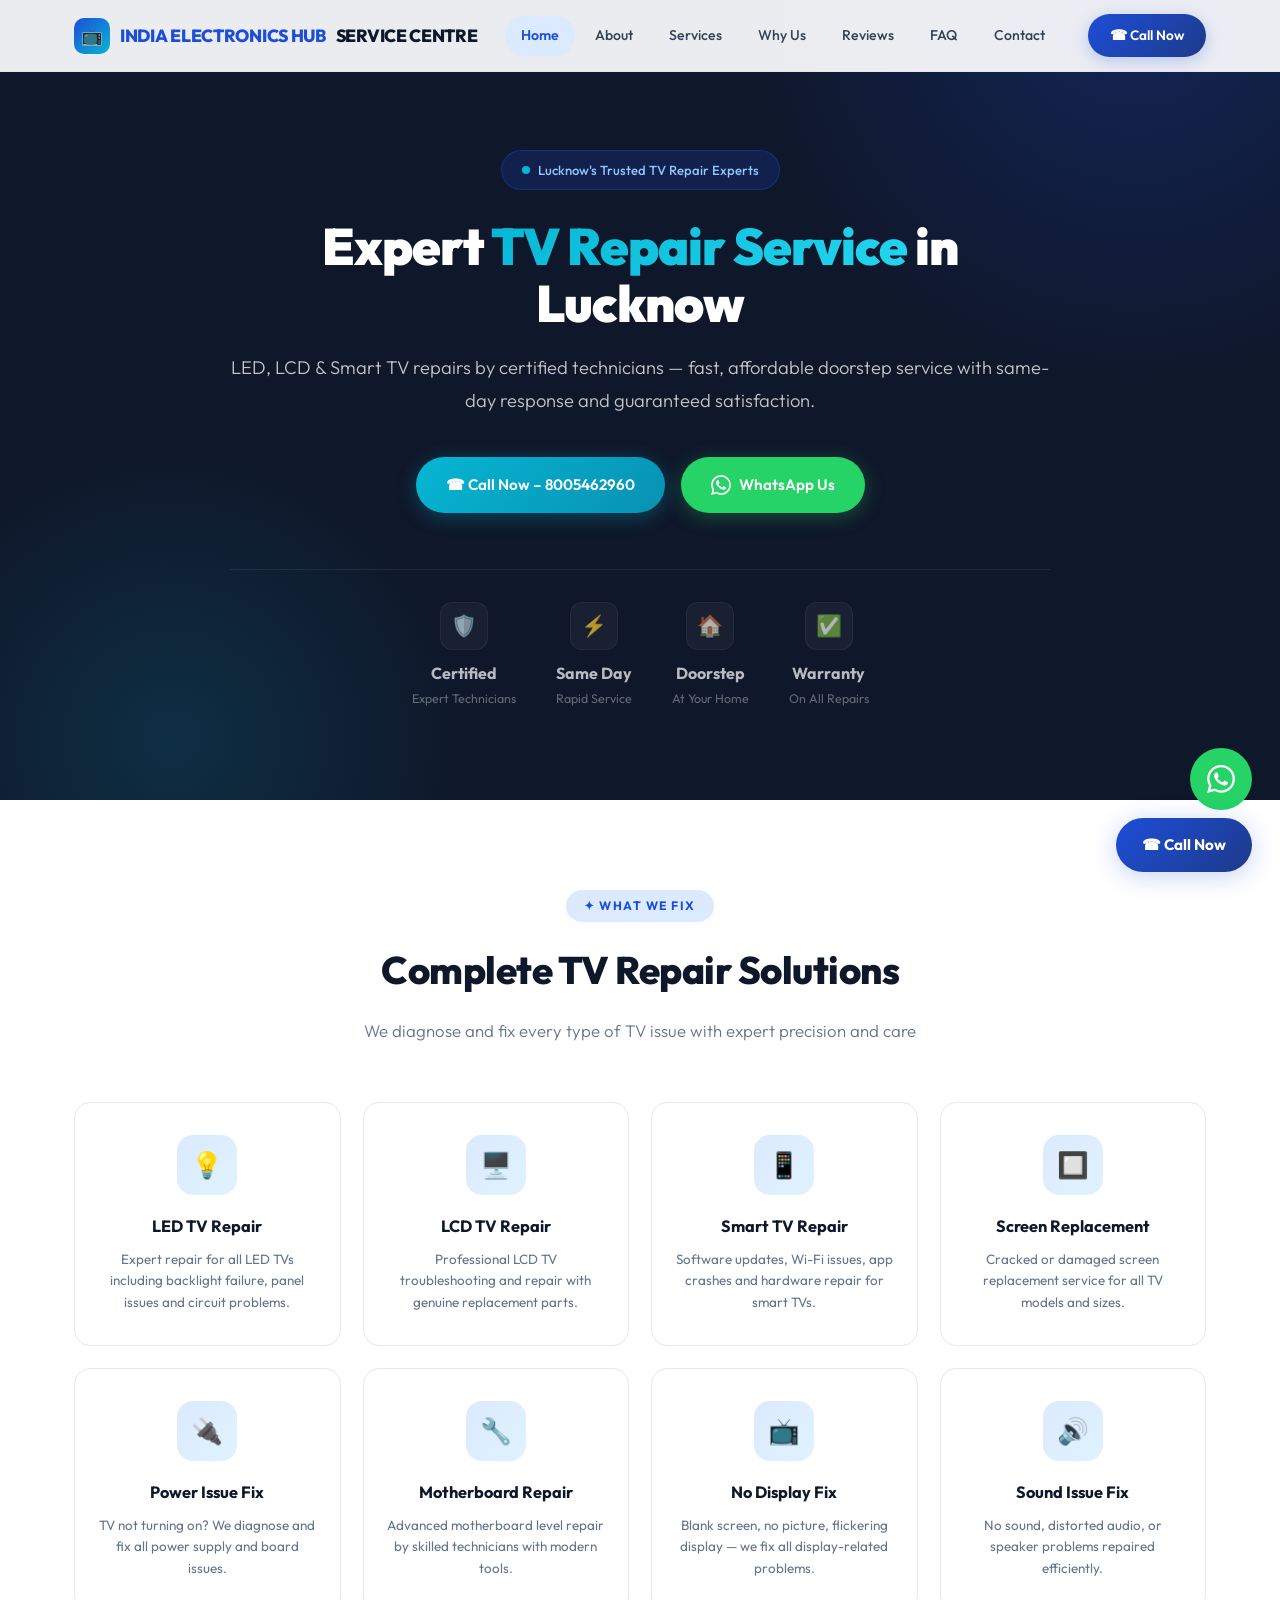
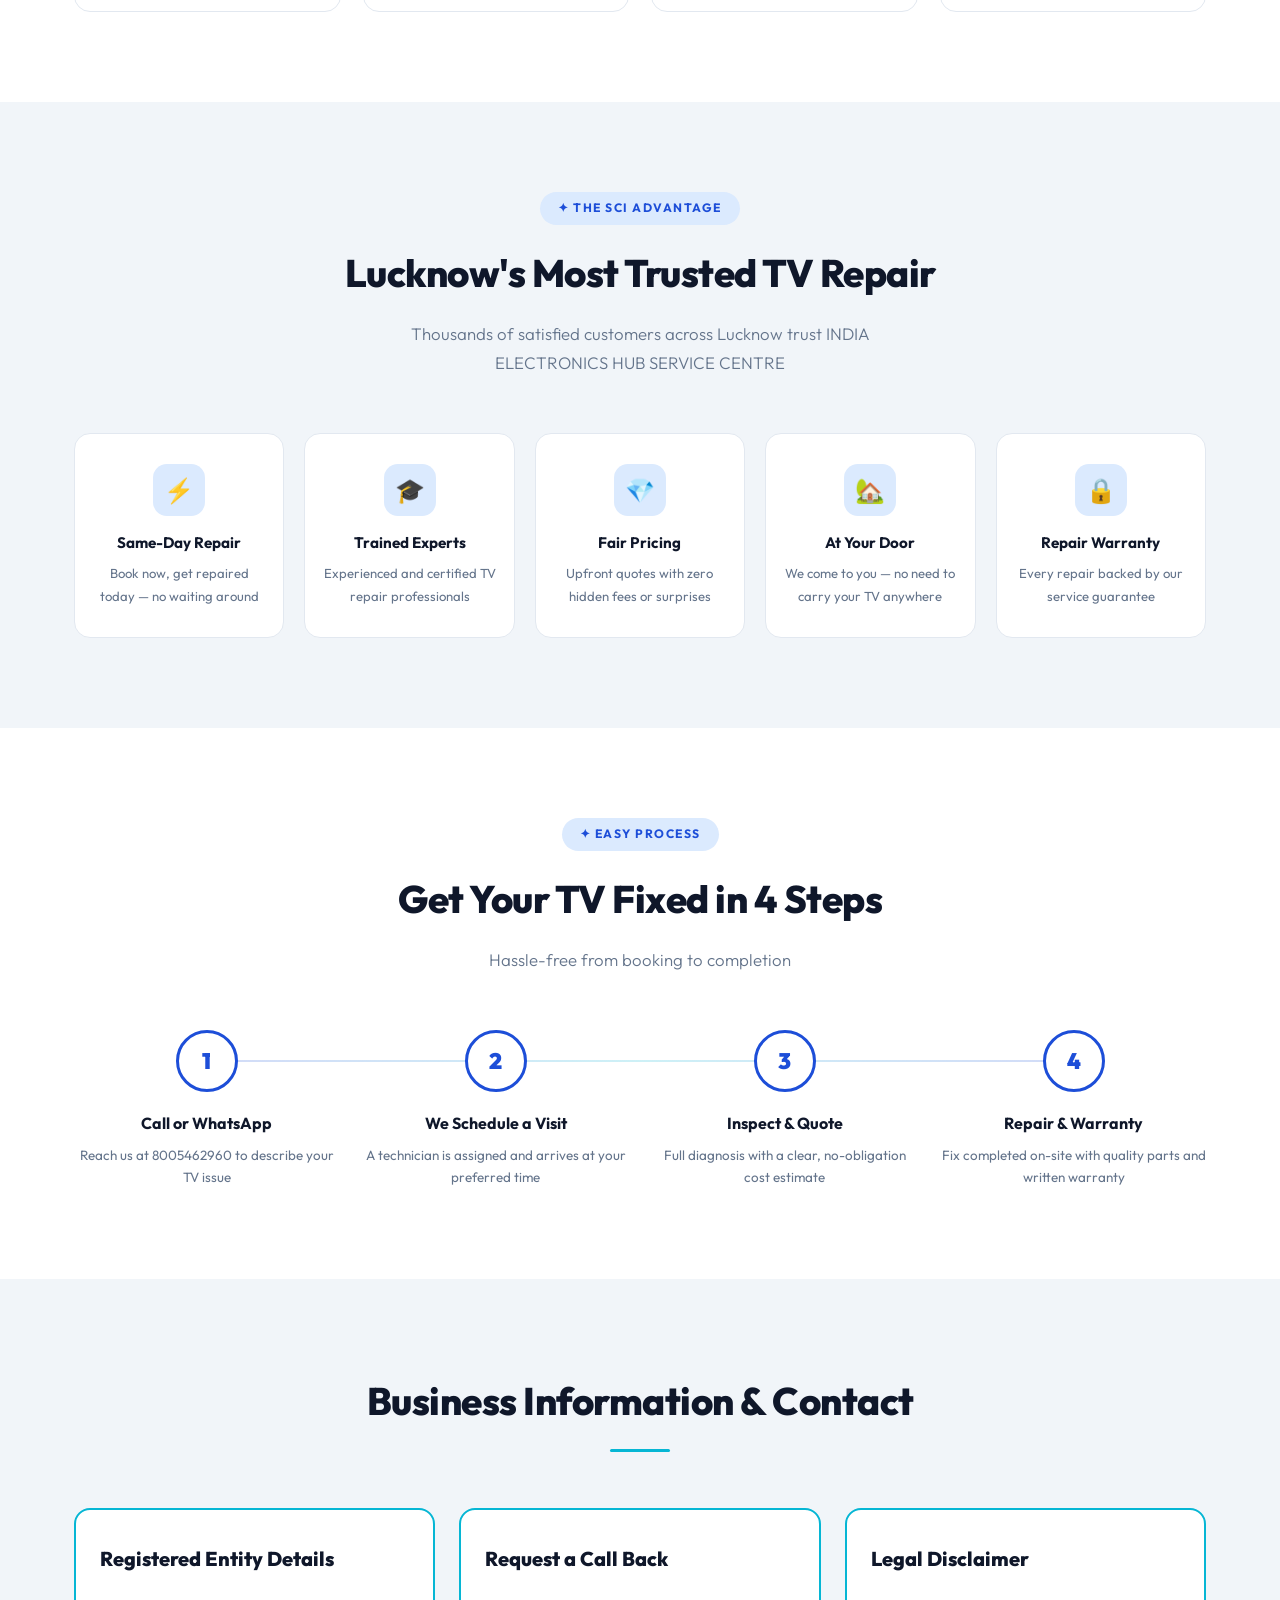
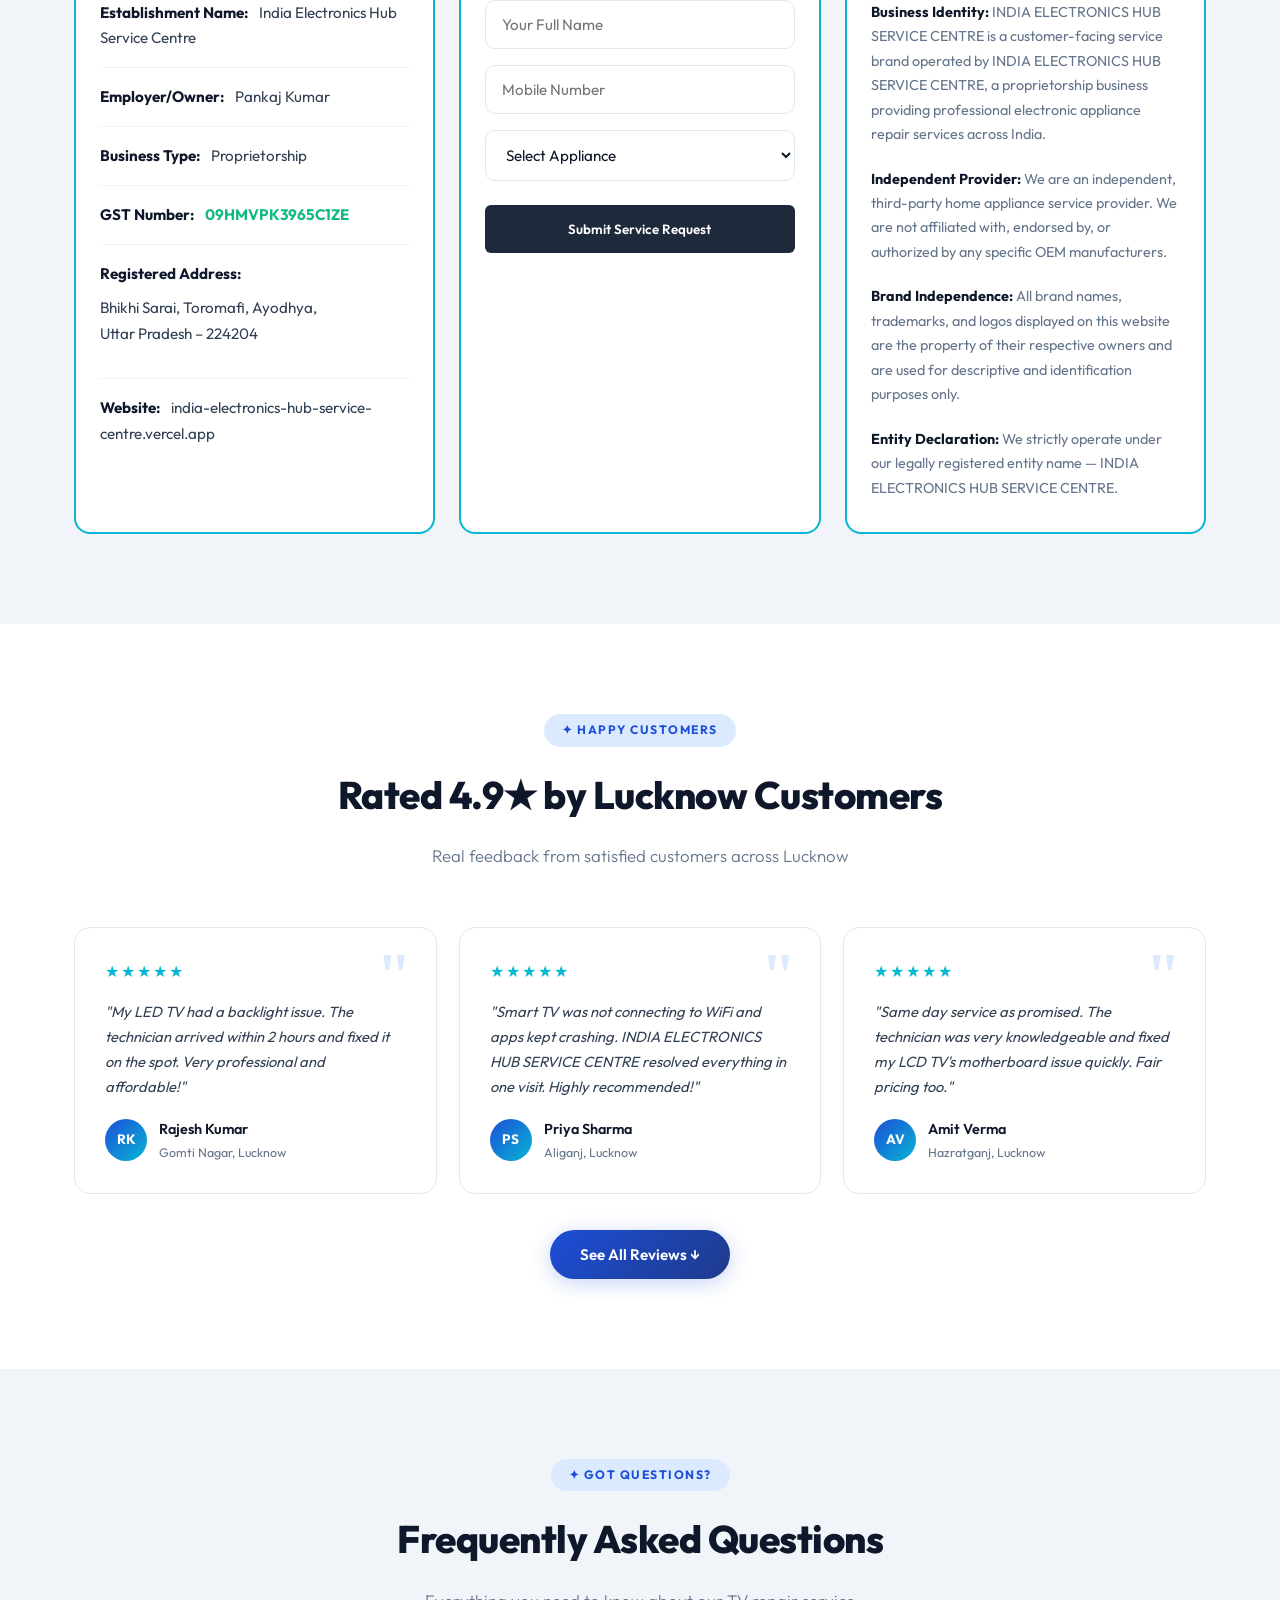
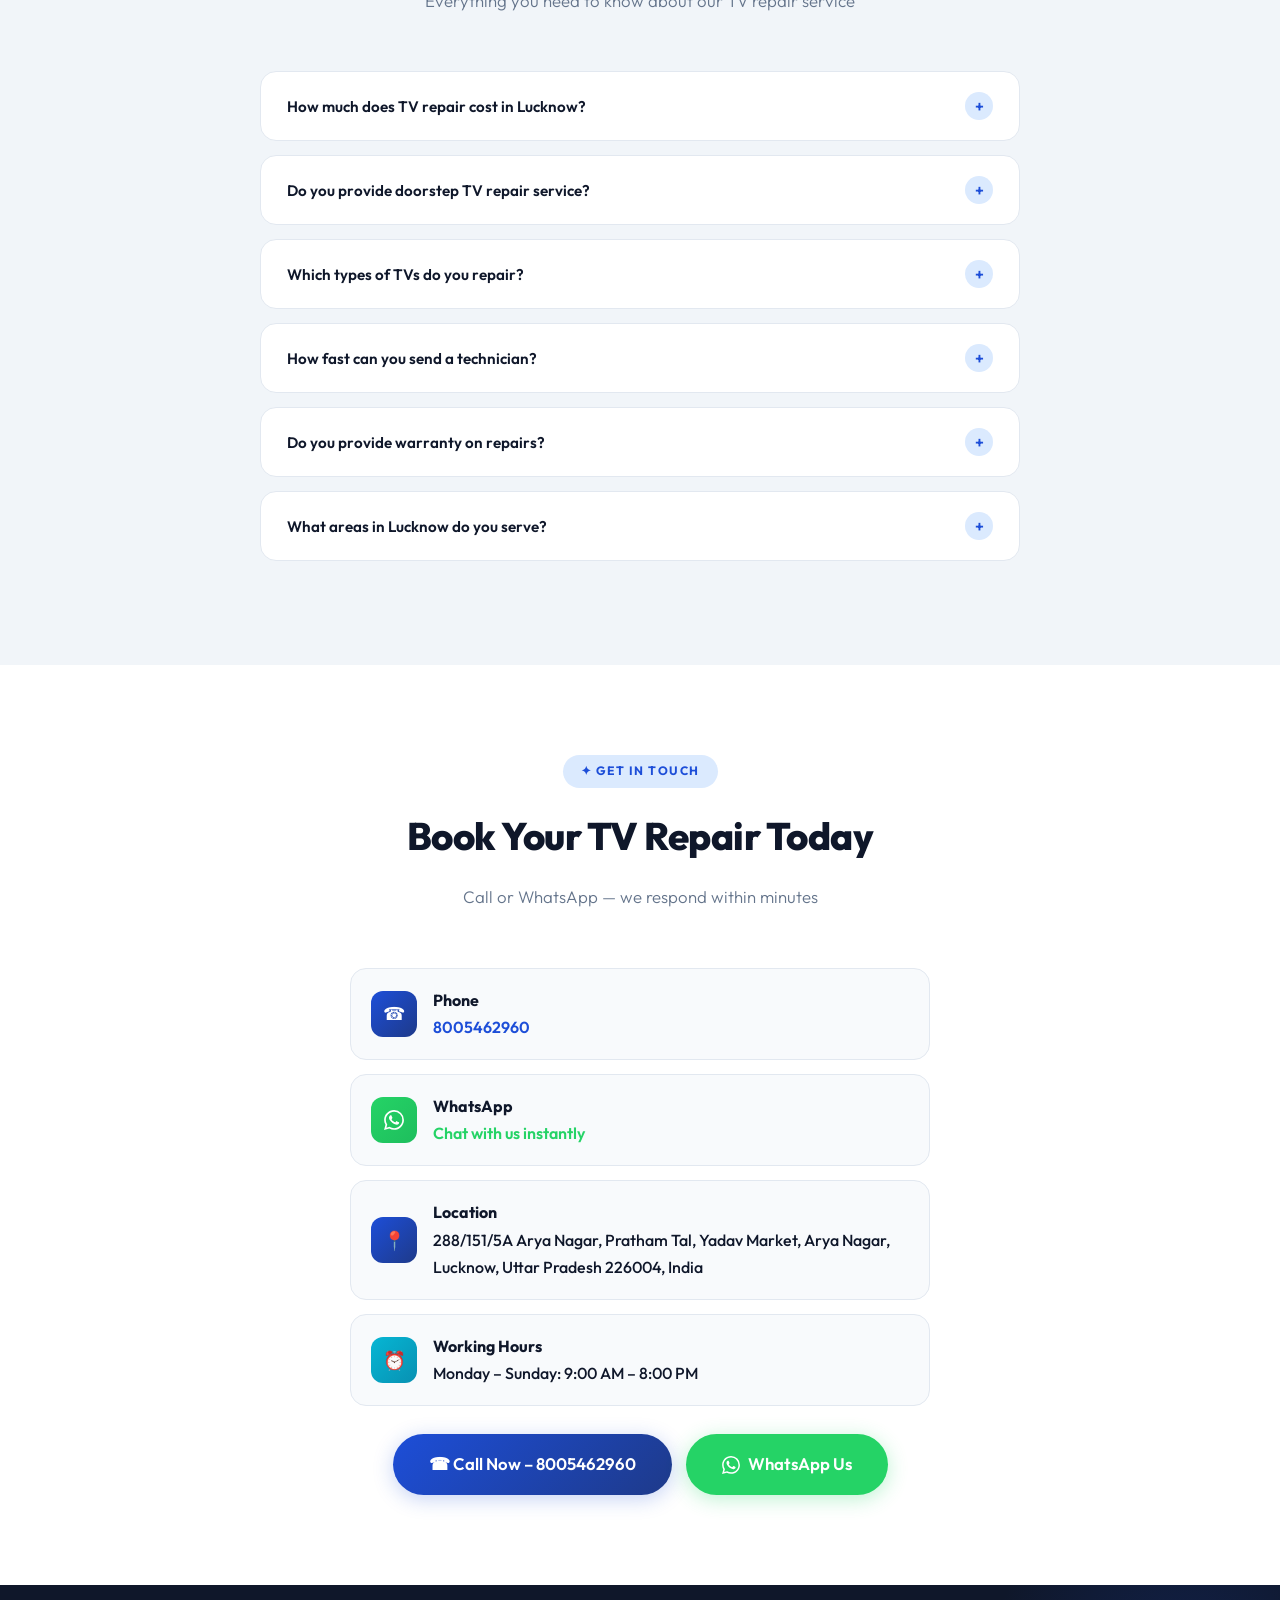
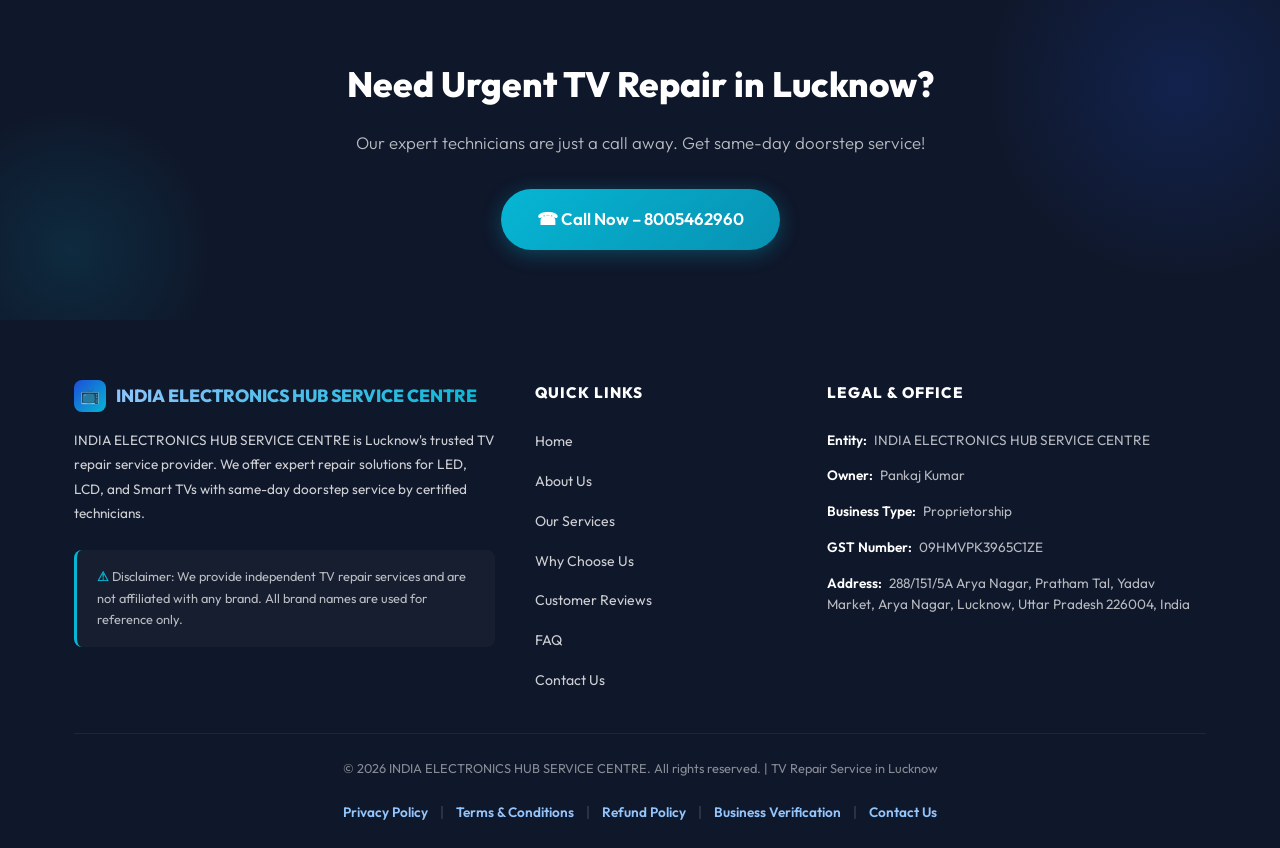
==== index.html @ 9b9910dc "Update About section, adjust card heights, and add About Us links" ====
<!DOCTYPE html>
<html lang="en">
<head>
<meta charset="UTF-8">
<meta name="viewport" content="width=device-width, initial-scale=1.0">
<title>INDIA ELECTRONICS HUB SERVICE CENTRE – Expert TV Repair Service in Lucknow | LED, LCD & Smart TV</title>
<meta name="description" content="INDIA ELECTRONICS HUB SERVICE CENTRE offers expert LED, LCD & Smart TV repair in Lucknow. Same-day doorstep service by certified technicians. Call 8005462960 for instant booking.">
<meta name="keywords" content="TV repair Lucknow, LED TV repair, LCD TV repair, Smart TV repair, TV service centre Lucknow, INDIA ELECTRONICS HUB SERVICE CENTRE">
<link rel="stylesheet" href="style.css">
<link rel="icon" type="image/svg+xml" href="data:image/svg+xml,<svg xmlns='http://www.w3.org/2000/svg' viewBox='0 0 100 100'><text y='.9em' font-size='90'>📺</text></svg>">
</head>
<body>

<!-- HEADER -->
<header class="header" id="header">
  <div class="header-inner">
    <a href="#home" class="logo">
      <span class="logo-icon">📺</span>
      INDIA ELECTRONICS HUB <span>SERVICE CENTRE</span>
    </a>
    <nav class="nav" id="desktopNav">
      <a href="#home" class="active">Home</a>
      <a href="#about">About</a>
      <a href="#services">Services</a>
      <a href="#why">Why Us</a>
      <a href="#reviews">Reviews</a>
      <a href="#faq">FAQ</a>
      <a href="contact.html">Contact</a>
    </nav>
    <a href="tel:8005462960" class="header-cta" id="headerCallBtn">&#9742; Call Now</a>
    <button class="menu-toggle" id="menuToggle" aria-label="Open menu">&#9776;</button>
  </div>
</header>

<!-- MOBILE NAV -->
<div class="mobile-nav" id="mobileNav">
  <button class="close-btn" id="closeNav" aria-label="Close menu">&times;</button>
  <a href="#home">Home</a>
  <a href="#about">About</a>
  <a href="#services">Services</a>
  <a href="#why">Why Us</a>
  <a href="#reviews">Reviews</a>
  <a href="#faq">FAQ</a>
  <a href="contact.html">Contact</a>
  <a href="tel:8005462960" class="mobile-phone-btn">&#9742; Call 8005462960</a>
</div>

<!-- HERO -->
<section class="hero" id="home">
  <div class="container">
    <div class="hero-content">
      <div class="hero-badge">
        <span class="badge-dot"></span>
        Lucknow's Trusted TV Repair Experts
      </div>
      <h1>Expert <span class="highlight">TV Repair Service</span> in Lucknow</h1>
      <p>LED, LCD & Smart TV repairs by certified technicians — fast, affordable doorstep service with same-day response and guaranteed satisfaction.</p>
      <div class="hero-buttons">
        <a href="tel:8005462960" class="btn btn-primary" id="heroCallBtn">&#9742; Call Now &ndash; 8005462960</a>
        <a href="https://wa.me/918005462960?text=Hi%2C%20I%20need%20TV%20repair%20service%20in%20Lucknow" target="_blank" class="btn btn-whatsapp" id="heroWhatsappBtn">
          <svg width="20" height="20" viewBox="0 0 24 24" fill="currentColor"><path d="M17.472 14.382c-.297-.149-1.758-.867-2.03-.967-.273-.099-.471-.148-.67.15-.197.297-.767.966-.94 1.164-.173.199-.347.223-.644.075-.297-.15-1.255-.463-2.39-1.475-.883-.788-1.48-1.761-1.653-2.059-.173-.297-.018-.458.13-.606.134-.133.298-.347.446-.52.149-.174.198-.298.298-.497.099-.198.05-.371-.025-.52-.075-.149-.669-1.612-.916-2.207-.242-.579-.487-.5-.669-.51-.173-.008-.371-.01-.57-.01-.198 0-.52.074-.792.372-.272.297-1.04 1.016-1.04 2.479 0 1.462 1.065 2.875 1.213 3.074.149.198 2.096 3.2 5.077 4.487.709.306 1.262.489 1.694.625.712.227 1.36.195 1.871.118.571-.085 1.758-.719 2.006-1.413.248-.694.248-1.289.173-1.413-.074-.124-.272-.198-.57-.347m-5.421 7.403h-.004a9.87 9.87 0 01-5.031-1.378l-.361-.214-3.741.982.998-3.648-.235-.374a9.86 9.86 0 01-1.51-5.26c.001-5.45 4.436-9.884 9.888-9.884 2.64 0 5.122 1.03 6.988 2.898a9.825 9.825 0 012.893 6.994c-.003 5.45-4.437 9.884-9.885 9.884m8.413-18.297A11.815 11.815 0 0012.05 0C5.495 0 .16 5.335.157 11.892c0 2.096.547 4.142 1.588 5.945L.057 24l6.305-1.654a11.882 11.882 0 005.683 1.448h.005c6.554 0 11.89-5.335 11.893-11.893a11.821 11.821 0 00-3.48-8.413z"/></svg>
          WhatsApp Us
        </a>
      </div>
      <div class="trust-bar">
        <div class="trust-item">
          <div class="t-icon">🛡️</div>
          <strong>Certified</strong>
          <span>Expert Technicians</span>
        </div>
        <div class="trust-item">
          <div class="t-icon">⚡</div>
          <strong>Same Day</strong>
          <span>Rapid Service</span>
        </div>
        <div class="trust-item">
          <div class="t-icon">🏠</div>
          <strong>Doorstep</strong>
          <span>At Your Home</span>
        </div>
        <div class="trust-item">
          <div class="t-icon">✅</div>
          <strong>Warranty</strong>
          <span>On All Repairs</span>
        </div>
      </div>
    </div>
  </div>
</section>

<!-- SERVICES -->
<section class="section" id="services">
  <div class="container">
    <div class="section-header">
      <div class="label">✦ What We Fix</div>
      <h2>Complete TV Repair Solutions</h2>
      <p>We diagnose and fix every type of TV issue with expert precision and care</p>
    </div>
    <div class="services-grid">
      <a href="tel:8005462960" class="service-card" id="serviceLed">
        <div class="s-icon">💡</div>
        <h3>LED TV Repair</h3>
        <p>Expert repair for all LED TVs including backlight failure, panel issues and circuit problems.</p>
      </a>
      <a href="tel:8005462960" class="service-card" id="serviceLcd">
        <div class="s-icon">🖥️</div>
        <h3>LCD TV Repair</h3>
        <p>Professional LCD TV troubleshooting and repair with genuine replacement parts.</p>
      </a>
      <a href="tel:8005462960" class="service-card" id="serviceSmart">
        <div class="s-icon">📱</div>
        <h3>Smart TV Repair</h3>
        <p>Software updates, Wi-Fi issues, app crashes and hardware repair for smart TVs.</p>
      </a>
      <a href="tel:8005462960" class="service-card" id="serviceScreen">
        <div class="s-icon">🔲</div>
        <h3>Screen Replacement</h3>
        <p>Cracked or damaged screen replacement service for all TV models and sizes.</p>
      </a>
      <a href="tel:8005462960" class="service-card" id="servicePower">
        <div class="s-icon">🔌</div>
        <h3>Power Issue Fix</h3>
        <p>TV not turning on? We diagnose and fix all power supply and board issues.</p>
      </a>
      <a href="tel:8005462960" class="service-card" id="serviceMotherboard">
        <div class="s-icon">🔧</div>
        <h3>Motherboard Repair</h3>
        <p>Advanced motherboard level repair by skilled technicians with modern tools.</p>
      </a>
      <a href="tel:8005462960" class="service-card" id="serviceDisplay">
        <div class="s-icon">📺</div>
        <h3>No Display Fix</h3>
        <p>Blank screen, no picture, flickering display — we fix all display-related problems.</p>
      </a>
      <a href="tel:8005462960" class="service-card" id="serviceSound">
        <div class="s-icon">🔊</div>
        <h3>Sound Issue Fix</h3>
        <p>No sound, distorted audio, or speaker problems repaired efficiently.</p>
      </a>
    </div>
  </div>
</section>

<!-- WHY CHOOSE US -->
<section class="section section-alt" id="why">
  <div class="container">
    <div class="section-header">
      <div class="label">✦ The SCI Advantage</div>
      <h2>Lucknow's Most Trusted TV Repair</h2>
      <p>Thousands of satisfied customers across Lucknow trust INDIA ELECTRONICS HUB SERVICE CENTRE</p>
    </div>
    <div class="why-grid">
      <div class="why-card" id="whySameDay">
        <div class="w-icon">⚡</div>
        <h3>Same-Day Repair</h3>
        <p>Book now, get repaired today — no waiting around</p>
      </div>
      <div class="why-card" id="whyCertified">
        <div class="w-icon">🎓</div>
        <h3>Trained Experts</h3>
        <p>Experienced and certified TV repair professionals</p>
      </div>
      <div class="why-card" id="whyPricing">
        <div class="w-icon">💎</div>
        <h3>Fair Pricing</h3>
        <p>Upfront quotes with zero hidden fees or surprises</p>
      </div>
      <div class="why-card" id="whyDoorstep">
        <div class="w-icon">🏡</div>
        <h3>At Your Door</h3>
        <p>We come to you — no need to carry your TV anywhere</p>
      </div>
      <div class="why-card" id="whyWarranty">
        <div class="w-icon">🔒</div>
        <h3>Repair Warranty</h3>
        <p>Every repair backed by our service guarantee</p>
      </div>
    </div>
  </div>
</section>

<!-- HOW IT WORKS -->
<section class="section" id="process">
  <div class="container">
    <div class="section-header">
      <div class="label">✦ Easy Process</div>
      <h2>Get Your TV Fixed in 4 Steps</h2>
      <p>Hassle-free from booking to completion</p>
    </div>
    <div class="process-grid">
      <div class="process-card" id="step1">
        <div class="step">1</div>
        <h3>Call or WhatsApp</h3>
        <p>Reach us at 8005462960 to describe your TV issue</p>
      </div>
      <div class="process-card" id="step2">
        <div class="step">2</div>
        <h3>We Schedule a Visit</h3>
        <p>A technician is assigned and arrives at your preferred time</p>
      </div>
      <div class="process-card" id="step3">
        <div class="step">3</div>
        <h3>Inspect & Quote</h3>
        <p>Full diagnosis with a clear, no-obligation cost estimate</p>
      </div>
      <div class="process-card" id="step4">
        <div class="step">4</div>
        <h3>Repair & Warranty</h3>
        <p>Fix completed on-site with quality parts and written warranty</p>
      </div>
    </div>
  </div>
</section>

<!-- ABOUT -->
<section class="section section-alt" id="about">
  <div class="container">
    <div class="section-header">
      <h2>Business Information & Contact</h2>
      <div style="width:60px;height:3px;background:var(--accent);margin:14px auto;border-radius:2px;"></div>
    </div>
    <div class="about-grid">
      <!-- Registered Entity Details -->
      <div class="about-card">
        <h3>Registered Entity Details</h3>
        <ul class="entity-details">
          <li><strong>Establishment Name:</strong> India Electronics Hub Service Centre</li>
          <li><strong>Employer/Owner:</strong> Pankaj Kumar</li>
          <li><strong>Business Type:</strong> Proprietorship</li>
          <li><strong>GST Number:</strong> <span class="gst-text">09HMVPK3965C1ZE</span></li>
          <li class="address-item"><strong>Registered Address:</strong><br>Bhikhi Sarai, Toromafi, Ayodhya,<br>Uttar Pradesh – 224204</li>
          <li style="border-top:1px dotted var(--border); margin-top:16px; padding-top:16px;"><strong>Website:</strong> india-electronics-hub-service-centre.vercel.app</li>
        </ul>
      </div>

      <!-- Request a Call Back -->
      <div class="about-card form-card">
        <h3>Request a Call Back</h3>
        <form class="callback-form">
          <input type="text" placeholder="Your Full Name" required>
          <input type="tel" placeholder="Mobile Number" required>
          <select required>
            <option value="" disabled selected>Select Appliance</option>
            <option value="led">LED TV</option>
            <option value="lcd">LCD TV</option>
            <option value="smart">Smart TV</option>
            <option value="other">Other</option>
          </select>
          <button type="submit" class="submit-btn">Submit Service Request</button>
        </form>
      </div>

      <!-- Legal Disclaimer -->
      <div class="about-card">
        <h3>Legal Disclaimer</h3>
        <div class="disclaimer-text">
          <p><strong>Business Identity:</strong> INDIA ELECTRONICS HUB SERVICE CENTRE is a customer-facing service brand operated by INDIA ELECTRONICS HUB SERVICE CENTRE, a proprietorship business providing professional electronic appliance repair services across India.</p>
          <p><strong>Independent Provider:</strong> We are an independent, third-party home appliance service provider. We are not affiliated with, endorsed by, or authorized by any specific OEM manufacturers.</p>
          <p><strong>Brand Independence:</strong> All brand names, trademarks, and logos displayed on this website are the property of their respective owners and are used for descriptive and identification purposes only.</p>
          <p><strong>Entity Declaration:</strong> We strictly operate under our legally registered entity name — INDIA ELECTRONICS HUB SERVICE CENTRE.</p>
        </div>
      </div>
    </div>
  </div>
</section>

<!-- REVIEWS -->
<section class="section" id="reviews">
  <div class="container">
    <div class="section-header">
      <div class="label">✦ Happy Customers</div>
      <h2>Rated 4.9★ by Lucknow Customers</h2>
      <p>Real feedback from satisfied customers across Lucknow</p>
    </div>
    <div class="reviews-grid">
      <div class="review-card" id="review1">
        <div class="review-stars">★★★★★</div>
        <p>"My LED TV had a backlight issue. The technician arrived within 2 hours and fixed it on the spot. Very professional and affordable!"</p>
        <div class="reviewer"><div class="reviewer-avatar">RK</div><div><div class="reviewer-name">Rajesh Kumar</div><div class="reviewer-loc">Gomti Nagar, Lucknow</div></div></div>
      </div>
      <div class="review-card" id="review2">
        <div class="review-stars">★★★★★</div>
        <p>"Smart TV was not connecting to WiFi and apps kept crashing. INDIA ELECTRONICS HUB SERVICE CENTRE resolved everything in one visit. Highly recommended!"</p>
        <div class="reviewer"><div class="reviewer-avatar">PS</div><div><div class="reviewer-name">Priya Sharma</div><div class="reviewer-loc">Aliganj, Lucknow</div></div></div>
      </div>
      <div class="review-card" id="review3">
        <div class="review-stars">★★★★★</div>
        <p>"Same day service as promised. The technician was very knowledgeable and fixed my LCD TV's motherboard issue quickly. Fair pricing too."</p>
        <div class="reviewer"><div class="reviewer-avatar">AV</div><div><div class="reviewer-name">Amit Verma</div><div class="reviewer-loc">Hazratganj, Lucknow</div></div></div>
      </div>
      <div class="review-card hidden-review" id="review4">
        <div class="review-stars">★★★★★</div>
        <p>"TV screen had lines appearing on it. Called them and they sent a technician within 2 hours. Great experience, very polite and skilled!"</p>
        <div class="reviewer"><div class="reviewer-avatar">SM</div><div><div class="reviewer-name">Sneha Mishra</div><div class="reviewer-loc">Indira Nagar, Lucknow</div></div></div>
      </div>
      <div class="review-card hidden-review" id="review5">
        <div class="review-stars">★★★★★</div>
        <p>"Very trustworthy service. No hidden charges and the repair was done right in front of me. Will definitely use again for any TV issues."</p>
        <div class="reviewer"><div class="reviewer-avatar">VG</div><div><div class="reviewer-name">Vikram Gupta</div><div class="reviewer-loc">Mahanagar, Lucknow</div></div></div>
      </div>
      <div class="review-card hidden-review" id="review6">
        <div class="review-stars">★★★★★</div>
        <p>"Power issue in my TV was fixed in 30 minutes. The technician explained the problem clearly. Very happy with the service and pricing."</p>
        <div class="reviewer"><div class="reviewer-avatar">NK</div><div><div class="reviewer-name">Neha Kapoor</div><div class="reviewer-loc">Arya Nagar, Lucknow</div></div></div>
      </div>
    </div>
    <div style="text-align:center;margin-top:36px">
      <button class="btn btn-secondary" id="seeAllReviewsBtn" onclick="toggleAllReviews()">See All Reviews ↓</button>
    </div>
  </div>
</section>

<!-- FAQ -->
<section class="section section-alt" id="faq">
  <div class="container">
    <div class="section-header">
      <div class="label">✦ Got Questions?</div>
      <h2>Frequently Asked Questions</h2>
      <p>Everything you need to know about our TV repair service</p>
    </div>
    <div class="faq-list">
      <div class="faq-item" id="faq1">
        <button class="faq-q" onclick="toggleFaq(this)">How much does TV repair cost in Lucknow? <span class="icon">+</span></button>
        <div class="faq-a">TV repair costs depend on the issue and TV model. Basic repairs start from ₹300. After diagnosis, our technician will provide an exact quote before proceeding with the repair.</div>
      </div>
      <div class="faq-item" id="faq2">
        <button class="faq-q" onclick="toggleFaq(this)">Do you provide doorstep TV repair service? <span class="icon">+</span></button>
        <div class="faq-a">Yes! We provide doorstep TV repair service across Lucknow. Our technician will visit your home and repair your TV on the spot in most cases.</div>
      </div>
      <div class="faq-item" id="faq3">
        <button class="faq-q" onclick="toggleFaq(this)">Which types of TVs do you repair? <span class="icon">+</span></button>
        <div class="faq-a">We repair all types of televisions — LED TVs, LCD TVs, Smart TVs, OLED TVs, QLED TVs, curved TVs, and Android TVs of all sizes from all manufacturers.</div>
      </div>
      <div class="faq-item" id="faq4">
        <button class="faq-q" onclick="toggleFaq(this)">How fast can you send a technician? <span class="icon">+</span></button>
        <div class="faq-a">We aim for same-day service across Lucknow. In most areas, a technician can reach you within 2-4 hours of booking. For urgent requests, we prioritize immediate dispatch.</div>
      </div>
      <div class="faq-item" id="faq5">
        <button class="faq-q" onclick="toggleFaq(this)">Do you provide warranty on repairs? <span class="icon">+</span></button>
        <div class="faq-a">Absolutely. All repairs and replacement parts come with a service warranty. The duration depends on the repair type and is communicated upfront before work begins.</div>
      </div>
      <div class="faq-item" id="faq6">
        <button class="faq-q" onclick="toggleFaq(this)">What areas in Lucknow do you serve? <span class="icon">+</span></button>
        <div class="faq-a">We serve all areas across Lucknow including Gomti Nagar, Hazratganj, Aliganj, Indira Nagar, Mahanagar, Arya Nagar, Alambagh, Chinhat, Rajajipuram, Vikas Nagar, and more.</div>
      </div>
    </div>
  </div>
</section>

<!-- CONTACT -->
<section class="section" id="contact">
  <div class="container">
    <div class="section-header">
      <div class="label">✦ Get In Touch</div>
      <h2>Book Your TV Repair Today</h2>
      <p>Call or WhatsApp — we respond within minutes</p>
    </div>
    <div style="max-width:580px;margin:0 auto">
      <div class="contact-detail" id="contactPhone">
        <div class="c-icon">&#9742;</div>
        <div><strong>Phone</strong><br><a href="tel:8005462960" style="color:var(--primary);font-weight:600">8005462960</a></div>
      </div>
      <div class="contact-detail" id="contactWhatsapp">
        <div class="c-icon" style="background:linear-gradient(135deg,var(--whatsapp),#1EBE5D)">
          <svg width="20" height="20" viewBox="0 0 24 24" fill="white"><path d="M17.472 14.382c-.297-.149-1.758-.867-2.03-.967-.273-.099-.471-.148-.67.15-.197.297-.767.966-.94 1.164-.173.199-.347.223-.644.075-.297-.15-1.255-.463-2.39-1.475-.883-.788-1.48-1.761-1.653-2.059-.173-.297-.018-.458.13-.606.134-.133.298-.347.446-.52.149-.174.198-.298.298-.497.099-.198.05-.371-.025-.52-.075-.149-.669-1.612-.916-2.207-.242-.579-.487-.5-.669-.51-.173-.008-.371-.01-.57-.01-.198 0-.52.074-.792.372-.272.297-1.04 1.016-1.04 2.479 0 1.462 1.065 2.875 1.213 3.074.149.198 2.096 3.2 5.077 4.487.709.306 1.262.489 1.694.625.712.227 1.36.195 1.871.118.571-.085 1.758-.719 2.006-1.413.248-.694.248-1.289.173-1.413-.074-.124-.272-.198-.57-.347m-5.421 7.403h-.004a9.87 9.87 0 01-5.031-1.378l-.361-.214-3.741.982.998-3.648-.235-.374a9.86 9.86 0 01-1.51-5.26c.001-5.45 4.436-9.884 9.888-9.884 2.64 0 5.122 1.03 6.988 2.898a9.825 9.825 0 012.893 6.994c-.003 5.45-4.437 9.884-9.885 9.884m8.413-18.297A11.815 11.815 0 0012.05 0C5.495 0 .16 5.335.157 11.892c0 2.096.547 4.142 1.588 5.945L.057 24l6.305-1.654a11.882 11.882 0 005.683 1.448h.005c6.554 0 11.89-5.335 11.893-11.893a11.821 11.821 0 00-3.48-8.413z"/></svg>
        </div>
        <div><strong>WhatsApp</strong><br><a href="https://wa.me/918005462960" target="_blank" style="color:var(--whatsapp);font-weight:600">Chat with us instantly</a></div>
      </div>
      <div class="contact-detail" id="contactArea">
        <div class="c-icon">📍</div>
        <div><strong>Location</strong><br>288/151/5A Arya Nagar, Pratham Tal, Yadav Market, Arya Nagar, Lucknow, Uttar Pradesh 226004, India</div>
      </div>
      <div class="contact-detail" id="contactHours">
        <div class="c-icon" style="background:linear-gradient(135deg,var(--accent),var(--accent-dark))">⏰</div>
        <div><strong>Working Hours</strong><br>Monday – Sunday: 9:00 AM – 8:00 PM</div>
      </div>
      <div style="text-align:center;margin-top:28px;display:flex;gap:14px;justify-content:center;flex-wrap:wrap">
        <a href="tel:8005462960" class="btn btn-secondary" style="padding:16px 36px;font-size:1.05rem" id="contactCallBtn">&#9742; Call Now – 8005462960</a>
        <a href="https://wa.me/918005462960?text=Hi%2C%20I%20need%20TV%20repair%20service%20in%20Lucknow" target="_blank" class="btn btn-whatsapp" style="padding:16px 36px;font-size:1.05rem" id="contactWaBtn">
          <svg width="18" height="18" viewBox="0 0 24 24" fill="currentColor"><path d="M17.472 14.382c-.297-.149-1.758-.867-2.03-.967-.273-.099-.471-.148-.67.15-.197.297-.767.966-.94 1.164-.173.199-.347.223-.644.075-.297-.15-1.255-.463-2.39-1.475-.883-.788-1.48-1.761-1.653-2.059-.173-.297-.018-.458.13-.606.134-.133.298-.347.446-.52.149-.174.198-.298.298-.497.099-.198.05-.371-.025-.52-.075-.149-.669-1.612-.916-2.207-.242-.579-.487-.5-.669-.51-.173-.008-.371-.01-.57-.01-.198 0-.52.074-.792.372-.272.297-1.04 1.016-1.04 2.479 0 1.462 1.065 2.875 1.213 3.074.149.198 2.096 3.2 5.077 4.487.709.306 1.262.489 1.694.625.712.227 1.36.195 1.871.118.571-.085 1.758-.719 2.006-1.413.248-.694.248-1.289.173-1.413-.074-.124-.272-.198-.57-.347m-5.421 7.403h-.004a9.87 9.87 0 01-5.031-1.378l-.361-.214-3.741.982.998-3.648-.235-.374a9.86 9.86 0 01-1.51-5.26c.001-5.45 4.436-9.884 9.888-9.884 2.64 0 5.122 1.03 6.988 2.898a9.825 9.825 0 012.893 6.994c-.003 5.45-4.437 9.884-9.885 9.884m8.413-18.297A11.815 11.815 0 0012.05 0C5.495 0 .16 5.335.157 11.892c0 2.096.547 4.142 1.588 5.945L.057 24l6.305-1.654a11.882 11.882 0 005.683 1.448h.005c6.554 0 11.89-5.335 11.893-11.893a11.821 11.821 0 00-3.48-8.413z"/></svg>
          WhatsApp Us
        </a>
      </div>
    </div>
  </div>
</section>

<!-- CTA BANNER -->
<section class="cta-banner" id="ctaBanner">
  <div class="container">
    <h2>Need Urgent TV Repair in Lucknow?</h2>
    <p>Our expert technicians are just a call away. Get same-day doorstep service!</p>
    <a href="tel:8005462960" class="btn btn-primary" style="font-size:1.05rem;padding:16px 36px" id="ctaCallBtn">&#9742; Call Now – 8005462960</a>
  </div>
</section>

<!-- FOOTER -->
<footer class="footer" id="siteFooter">
  <div class="container">
    <div class="footer-grid">
      <div class="footer-col-about">
        <div class="footer-logo">
          <span class="fl-icon">📺</span>
          <span class="fl-text">INDIA ELECTRONICS HUB SERVICE CENTRE</span>
        </div>
        <p class="footer-about">INDIA ELECTRONICS HUB SERVICE CENTRE is Lucknow's trusted TV repair service provider. We offer expert repair solutions for LED, LCD, and Smart TVs with same-day doorstep service by certified technicians.</p>
        <div class="footer-disclaimer">
          <span class="warning-icon">⚠</span> Disclaimer: We provide independent TV repair services and are not affiliated with any brand. All brand names are used for reference only.
        </div>
      </div>
      <div class="footer-col-links">
        <h4>QUICK LINKS</h4>
        <div class="footer-links">
          <a href="index.html">Home</a>
          <a href="index.html#about">About Us</a>
          <a href="index.html#services">Our Services</a>
          <a href="index.html#why">Why Choose Us</a>
          <a href="index.html#reviews">Customer Reviews</a>
          <a href="index.html#faq">FAQ</a>
          <a href="contact.html">Contact Us</a>
        </div>
      </div>
      <div class="footer-col-legal">
        <h4>LEGAL & OFFICE</h4>
        <ul class="legal-office-list">
          <li><strong>Entity:</strong> INDIA ELECTRONICS HUB SERVICE CENTRE</li>
          <li><strong>Owner:</strong> Pankaj Kumar</li>
          <li><strong>Business Type:</strong> Proprietorship</li>
          <li><strong>GST Number:</strong> 09HMVPK3965C1ZE</li>
          <li><strong>Address:</strong> 288/151/5A Arya Nagar, Pratham Tal, Yadav Market, Arya Nagar, Lucknow, Uttar Pradesh 226004, India</li>
        </ul>
      </div>
    </div>
    <div class="footer-bottom">
      <p class="copyright-text">&copy; 2026 INDIA ELECTRONICS HUB SERVICE CENTRE. All rights reserved. | TV Repair Service in Lucknow</p>
      <div class="footer-bottom-links">
        <a href="privacy-policy.html">Privacy Policy</a> <span class="sep">|</span> 
        <a href="terms-and-conditions.html">Terms & Conditions</a> <span class="sep">|</span> 
        <a href="refund-policy.html">Refund Policy</a> <span class="sep">|</span> 
        <a href="business-verification.html">Business Verification</a> <span class="sep">|</span> 
        <a href="contact.html">Contact Us</a>
      </div>
    </div>
  </div>
</footer>

<!-- FLOATING BUTTONS -->
<a href="https://wa.me/918005462960?text=Hi%2C%20I%20need%20TV%20repair%20service%20in%20Lucknow" target="_blank" class="floating-whatsapp" aria-label="WhatsApp" id="floatingWa">
  <svg width="28" height="28" viewBox="0 0 24 24" fill="white"><path d="M17.472 14.382c-.297-.149-1.758-.867-2.03-.967-.273-.099-.471-.148-.67.15-.197.297-.767.966-.94 1.164-.173.199-.347.223-.644.075-.297-.15-1.255-.463-2.39-1.475-.883-.788-1.48-1.761-1.653-2.059-.173-.297-.018-.458.13-.606.134-.133.298-.347.446-.52.149-.174.198-.298.298-.497.099-.198.05-.371-.025-.52-.075-.149-.669-1.612-.916-2.207-.242-.579-.487-.5-.669-.51-.173-.008-.371-.01-.57-.01-.198 0-.52.074-.792.372-.272.297-1.04 1.016-1.04 2.479 0 1.462 1.065 2.875 1.213 3.074.149.198 2.096 3.2 5.077 4.487.709.306 1.262.489 1.694.625.712.227 1.36.195 1.871.118.571-.085 1.758-.719 2.006-1.413.248-.694.248-1.289.173-1.413-.074-.124-.272-.198-.57-.347m-5.421 7.403h-.004a9.87 9.87 0 01-5.031-1.378l-.361-.214-3.741.982.998-3.648-.235-.374a9.86 9.86 0 01-1.51-5.26c.001-5.45 4.436-9.884 9.888-9.884 2.64 0 5.122 1.03 6.988 2.898a9.825 9.825 0 012.893 6.994c-.003 5.45-4.437 9.884-9.885 9.884m8.413-18.297A11.815 11.815 0 0012.05 0C5.495 0 .16 5.335.157 11.892c0 2.096.547 4.142 1.588 5.945L.057 24l6.305-1.654a11.882 11.882 0 005.683 1.448h.005c6.554 0 11.89-5.335 11.893-11.893a11.821 11.821 0 00-3.48-8.413z"/></svg>
</a>
<a href="tel:8005462960" class="floating-call" id="floatingCall">&#9742; Call Now</a>

<script>
// Sticky header effect
window.addEventListener("scroll", function() {
  document.getElementById("header").classList.toggle("scrolled", window.scrollY > 50);
});

// Mobile nav toggle
document.getElementById("menuToggle").addEventListener("click", function() {
  document.getElementById("mobileNav").classList.add("open");
});
document.getElementById("closeNav").addEventListener("click", function() {
  document.getElementById("mobileNav").classList.remove("open");
});

// Close mobile nav on link click
document.querySelectorAll('.mobile-nav a:not(.close-btn):not(.mobile-phone-btn)').forEach(function(link) {
  link.addEventListener('click', function() {
    document.getElementById('mobileNav').classList.remove('open');
  });
});

// FAQ accordion
function toggleFaq(btn) {
  var item = btn.parentElement;
  document.querySelectorAll('.faq-item.open').forEach(function(el) {
    if (el !== item) el.classList.remove('open');
  });
  item.classList.toggle("open");
}

// Scroll-triggered fade-in animation
var observerOptions = { threshold: 0.15, rootMargin: '0px 0px -40px 0px' };
var observer = new IntersectionObserver(function(entries) {
  entries.forEach(function(entry) {
    if (entry.isIntersecting) {
      entry.target.style.opacity = '1';
      entry.target.style.transform = 'translateY(0)';
    }
  });
}, observerOptions);

document.querySelectorAll('.service-card, .why-card, .process-card, .review-card:not(.hidden-review)').forEach(function(el) {
  el.style.opacity = '0';
  el.style.transform = 'translateY(24px)';
  el.style.transition = 'opacity 0.6s cubic-bezier(0.22,1,0.36,1), transform 0.6s cubic-bezier(0.22,1,0.36,1)';
  observer.observe(el);
});

// Toggle all reviews
function toggleAllReviews() {
  var hidden = document.querySelectorAll('.hidden-review');
  var btn = document.getElementById('seeAllReviewsBtn');
  var isShowing = hidden[0].style.display === 'block';
  hidden.forEach(function(el) {
    if (isShowing) {
      el.style.display = 'none';
    } else {
      el.style.display = 'block';
      el.style.opacity = '0';
      el.style.transform = 'translateY(24px)';
      el.style.transition = 'opacity 0.6s cubic-bezier(0.22,1,0.36,1), transform 0.6s cubic-bezier(0.22,1,0.36,1)';
      setTimeout(function() { el.style.opacity = '1'; el.style.transform = 'translateY(0)'; }, 50);
    }
  });
  btn.textContent = isShowing ? 'See All Reviews ↓' : 'Show Less ↑';
}
</script>
</body>
</html>
---- style.css ----
@import url('https://fonts.googleapis.com/css2?family=Outfit:wght@300;400;500;600;700;800;900&display=swap');

:root {
  /* Tech Blue & Electric Cyan premium palette */
  --primary: #1D4ED8;
  --primary-dark: #1E3A8A;
  --primary-light: #DBEAFE;
  --primary-glow: rgba(29,78,216,0.25);
  --accent: #06B6D4;
  --accent-dark: #0891B2;
  --accent-light: #CFFAFE;
  --dark: #0F172A;
  --dark-card: #1E293B;
  --text: #0F172A;
  --text-mid: #334155;
  --text-light: #64748B;
  --white: #FFFFFF;
  --off-white: #F8FAFC;
  --light-bg: #F1F5F9;
  --border: #E2E8F0;
  --success: #10B981;
  --whatsapp: #25D366;
  --shadow-sm: 0 2px 12px rgba(29,78,216,0.06);
  --shadow-md: 0 8px 30px rgba(29,78,216,0.10);
  --shadow-lg: 0 16px 50px rgba(29,78,216,0.14);
  --shadow-glow: 0 0 40px rgba(29,78,216,0.18);
  --radius: 16px;
  --radius-sm: 10px;
  --radius-xs: 6px;
  --ease: cubic-bezier(0.22, 1, 0.36, 1);
}

*, *::before, *::after { box-sizing: border-box; margin: 0; padding: 0; }
html { scroll-behavior: smooth; scroll-padding-top: 90px; }

body {
  font-family: 'Outfit', sans-serif;
  color: var(--text);
  line-height: 1.7;
  background: var(--white);
  -webkit-font-smoothing: antialiased;
  overflow-x: hidden;
}

a { text-decoration: none; color: inherit; }
ul { list-style: none; }
img { max-width: 100%; display: block; }
.container { max-width: 1180px; margin: 0 auto; padding: 0 24px; }

/* ===== ANIMATIONS ===== */
@keyframes floatY {
  0%, 100% { transform: translateY(0); }
  50% { transform: translateY(-8px); }
}
@keyframes shimmer {
  0% { background-position: -200% center; }
  100% { background-position: 200% center; }
}
@keyframes pulseGlow {
  0%, 100% { box-shadow: 0 0 0 0 var(--primary-glow); }
  50% { box-shadow: 0 0 0 12px rgba(29,78,216,0); }
}
@keyframes pulseWA {
  0%, 100% { box-shadow: 0 4px 20px rgba(37,211,102,0.35); }
  50% { box-shadow: 0 4px 35px rgba(37,211,102,0.55); }
}
@keyframes slideUp {
  from { opacity: 0; transform: translateY(30px); }
  to { opacity: 1; transform: translateY(0); }
}
@keyframes spinSlow {
  from { transform: rotate(0deg); }
  to { transform: rotate(360deg); }
}

/* ===== HEADER ===== */
.header {
  position: fixed; top: 0; left: 0; right: 0; z-index: 1000;
  background: rgba(255,255,255,0.92);
  backdrop-filter: blur(20px) saturate(180%);
  -webkit-backdrop-filter: blur(20px) saturate(180%);
  border-bottom: 1px solid rgba(226,221,240,0.5);
  transition: all 0.4s var(--ease);
}
.header.scrolled {
  box-shadow: var(--shadow-md);
  background: rgba(255,255,255,0.97);
}
.header-inner {
  display: flex; align-items: center; justify-content: space-between;
  padding: 14px 24px; max-width: 1180px; margin: 0 auto;
}
.logo {
  font-size: 1.1rem; font-weight: 800; color: var(--primary);
  display: flex; align-items: center; gap: 10px;
  letter-spacing: -0.3px;
}
.logo span { color: var(--dark); }
.logo-icon {
  width: 36px; height: 36px; border-radius: 10px;
  background: linear-gradient(135deg, var(--primary), var(--accent));
  display: flex; align-items: center; justify-content: center;
  font-size: 1.1rem; color: white;
}
.nav { display: flex; align-items: center; gap: 4px; }
.nav a {
  padding: 8px 16px; border-radius: 50px;
  font-size: 0.88rem; font-weight: 500; color: var(--text-mid);
  transition: all 0.3s var(--ease); position: relative;
}
.nav a:hover, .nav a.active {
  background: var(--primary-light); color: var(--primary); font-weight: 600;
}
.header-cta {
  display: inline-flex; align-items: center; gap: 6px;
  background: linear-gradient(135deg, var(--primary), var(--primary-dark));
  color: var(--white);
  padding: 10px 22px; border-radius: 50px;
  font-weight: 600; font-size: 0.85rem;
  transition: all 0.3s var(--ease);
  box-shadow: 0 4px 15px var(--primary-glow);
}
.header-cta:hover {
  transform: translateY(-2px);
  box-shadow: 0 6px 25px var(--primary-glow);
}
.menu-toggle {
  display: none; background: none; border: none; font-size: 1.5rem;
  color: var(--dark); cursor: pointer;
}

/* ===== HERO ===== */
.hero {
  padding: 150px 0 90px;
  background: var(--dark);
  position: relative; overflow: hidden; color: var(--white);
}
.hero::before {
  content: ''; position: absolute; top: -50%; right: -20%;
  width: 800px; height: 800px; border-radius: 50%;
  background: radial-gradient(circle, rgba(29,78,216,0.25) 0%, transparent 70%);
  animation: floatY 8s ease-in-out infinite;
}
.hero::after {
  content: ''; position: absolute; bottom: -30%; left: -10%;
  width: 600px; height: 600px; border-radius: 50%;
  background: radial-gradient(circle, rgba(6,182,212,0.15) 0%, transparent 70%);
  animation: floatY 10s ease-in-out infinite 2s;
}
.hero-content {
  position: relative; z-index: 2; text-align: center;
  max-width: 820px; margin: 0 auto;
  animation: slideUp 0.8s var(--ease);
}
.hero-badge {
  display: inline-flex; align-items: center; gap: 8px;
  background: rgba(29,78,216,0.2);
  border: 1px solid rgba(29,78,216,0.35);
  padding: 8px 20px; border-radius: 50px;
  font-size: 0.82rem; font-weight: 500; margin-bottom: 28px;
  backdrop-filter: blur(10px);
  color: #93C5FD;
}
.hero-badge .badge-dot {
  width: 8px; height: 8px; border-radius: 50%;
  background: var(--accent); animation: pulseGlow 2s infinite;
}
.hero h1 {
  font-size: 3.2rem; font-weight: 900; line-height: 1.1;
  margin-bottom: 20px; letter-spacing: -1px;
}
.hero h1 .highlight {
  background: linear-gradient(135deg, var(--accent), #22D3EE, var(--accent));
  background-size: 200% auto;
  -webkit-background-clip: text;
  -webkit-text-fill-color: transparent;
  background-clip: text;
  animation: shimmer 4s linear infinite;
}
.hero p {
  font-size: 1.15rem; opacity: 0.75; margin-bottom: 40px;
  line-height: 1.8; font-weight: 300;
}
.hero-buttons { display: flex; gap: 16px; justify-content: center; flex-wrap: wrap; }

/* Buttons */
.btn {
  display: inline-flex; align-items: center; gap: 8px;
  padding: 15px 30px; border-radius: 50px;
  font-weight: 600; font-size: 0.95rem;
  transition: all 0.35s var(--ease); border: none; cursor: pointer;
  font-family: 'Outfit', sans-serif; position: relative; overflow: hidden;
}
.btn-primary {
  background: linear-gradient(135deg, var(--accent), var(--accent-dark));
  color: var(--white);
  box-shadow: 0 4px 20px rgba(6,182,212,0.3);
}
.btn-primary:hover {
  transform: translateY(-3px);
  box-shadow: 0 8px 30px rgba(6,182,212,0.45);
}
.btn-whatsapp {
  background: var(--whatsapp); color: var(--white);
  box-shadow: 0 4px 20px rgba(37,211,102,0.3);
}
.btn-whatsapp:hover {
  background: #1EBE5D; transform: translateY(-3px);
  box-shadow: 0 8px 30px rgba(37,211,102,0.4);
}
.btn-secondary {
  background: linear-gradient(135deg, var(--primary), var(--primary-dark));
  color: var(--white);
  box-shadow: 0 4px 20px var(--primary-glow);
}
.btn-secondary:hover {
  transform: translateY(-3px);
  box-shadow: 0 8px 30px var(--primary-glow);
}

/* Trust Bar */
.trust-bar {
  display: flex; justify-content: center; gap: 40px;
  margin-top: 56px; padding-top: 32px;
  border-top: 1px solid rgba(255,255,255,0.08);
}
.trust-item { text-align: center; font-size: 0.82rem; opacity: 0.7; }
.trust-item .t-icon {
  width: 48px; height: 48px; border-radius: 12px;
  background: rgba(255,255,255,0.06);
  border: 1px solid rgba(255,255,255,0.08);
  display: flex; align-items: center; justify-content: center;
  font-size: 1.3rem; margin: 0 auto 10px;
}
.trust-item strong { display: block; font-size: 1rem; color: var(--white); }
.trust-item span { font-size: 0.78rem; color: rgba(255,255,255,0.5); }

/* ===== SECTIONS ===== */
.section { padding: 90px 0; }
.section-alt { background: var(--light-bg); }
.section-header { text-align: center; margin-bottom: 56px; }
.section-header .label {
  display: inline-flex; align-items: center; gap: 6px;
  background: var(--primary-light); color: var(--primary);
  padding: 6px 18px; border-radius: 50px;
  font-size: 0.76rem; font-weight: 700; text-transform: uppercase;
  letter-spacing: 1.5px; margin-bottom: 16px;
}
.section-header h2 {
  font-size: 2.4rem; font-weight: 800; color: var(--dark);
  margin-bottom: 14px; letter-spacing: -0.5px;
}
.section-header > p {
  color: var(--text-light); max-width: 560px; margin: 0 auto;
  font-size: 1.05rem; font-weight: 300;
}

/* ===== SERVICES ===== */
.services-grid {
  display: grid; grid-template-columns: repeat(4, 1fr); gap: 22px;
}
.service-card {
  background: var(--white); border: 1px solid var(--border);
  border-radius: var(--radius); padding: 32px 22px;
  text-align: center; transition: all 0.4s var(--ease);
  position: relative;
}
.service-card::before {
  content: ''; position: absolute; top: 0; left: 50%;
  transform: translateX(-50%); width: 50px; height: 3px;
  background: linear-gradient(90deg, var(--primary), var(--accent));
  border-radius: 0 0 4px 4px; opacity: 0;
  transition: all 0.4s var(--ease);
}
.service-card:hover {
  transform: translateY(-8px);
  box-shadow: var(--shadow-lg);
  border-color: rgba(29,78,216,0.2);
}
.service-card:hover::before { opacity: 1; width: 80px; }
a.service-card { display: block; color: inherit; cursor: pointer; }
.service-card .s-icon {
  width: 60px; height: 60px; border-radius: 16px;
  background: linear-gradient(135deg, var(--primary-light), #E0F2FE);
  color: var(--primary);
  display: flex; align-items: center; justify-content: center;
  font-size: 1.6rem; margin: 0 auto 18px;
  transition: all 0.4s var(--ease);
}
.service-card:hover .s-icon {
  background: linear-gradient(135deg, var(--primary), var(--primary-dark));
  color: white; transform: scale(1.08);
}
.service-card h3 { font-size: 1.02rem; font-weight: 700; margin-bottom: 8px; }
.service-card p { font-size: 0.84rem; color: var(--text-light); line-height: 1.6; }

/* ===== BRANDS ===== */
.brands-grid {
  display: grid; grid-template-columns: repeat(6, 1fr); gap: 16px;
}
.brand-card {
  background: var(--white); border: 1px solid var(--border);
  border-radius: var(--radius); padding: 22px 14px;
  text-align: center; transition: all 0.4s var(--ease);
  cursor: pointer; position: relative; overflow: hidden;
}
.brand-card::after {
  content: ''; position: absolute; inset: 0;
  background: linear-gradient(135deg, rgba(29,78,216,0.05), rgba(6,182,212,0.05));
  opacity: 0; transition: opacity 0.4s var(--ease);
}
.brand-card:hover {
  transform: translateY(-5px); box-shadow: var(--shadow-md);
  border-color: rgba(29,78,216,0.25);
}
.brand-card:hover::after { opacity: 1; }
.brand-card .b-dot {
  width: 40px; height: 40px; border-radius: 50%;
  margin: 0 auto 10px;
  display: flex; align-items: center; justify-content: center;
  font-size: 1.2rem; font-weight: 800; color: white;
  position: relative; z-index: 1;
}
.brand-card h3 { font-size: 0.85rem; font-weight: 700; position: relative; z-index: 1; }

/* ===== WHY CHOOSE ===== */
.why-grid { display: grid; grid-template-columns: repeat(5, 1fr); gap: 20px; }
.why-card {
  text-align: center; padding: 30px 18px;
  background: var(--white); border-radius: var(--radius);
  border: 1px solid var(--border); transition: all 0.4s var(--ease);
  position: relative; overflow: hidden;
}
.why-card::before {
  content: ''; position: absolute; bottom: 0; left: 0; right: 0;
  height: 3px;
  background: linear-gradient(90deg, var(--primary), var(--accent));
  transform: scaleX(0); transition: transform 0.4s var(--ease);
}
.why-card:hover { transform: translateY(-5px); box-shadow: var(--shadow-md); }
.why-card:hover::before { transform: scaleX(1); }
.why-card .w-icon {
  width: 52px; height: 52px; border-radius: 14px;
  background: var(--primary-light);
  display: flex; align-items: center; justify-content: center;
  font-size: 1.5rem; margin: 0 auto 14px;
  transition: all 0.4s var(--ease);
}
.why-card:hover .w-icon {
  background: linear-gradient(135deg, var(--primary), var(--primary-dark));
  color: white; transform: rotate(-5deg) scale(1.05);
}
.why-card h3 { font-size: 0.95rem; font-weight: 700; margin-bottom: 6px; }
.why-card p { font-size: 0.82rem; color: var(--text-light); }

/* ===== PROCESS ===== */
.process-grid {
  display: grid; grid-template-columns: repeat(4, 1fr); gap: 24px;
  position: relative;
}
.process-grid::before {
  content: ''; position: absolute; top: 30px;
  left: calc(12.5% + 12px); right: calc(12.5% + 12px);
  height: 2px; background: linear-gradient(90deg,
    var(--primary), var(--accent), var(--primary));
  opacity: 0.2;
}
.process-card { text-align: center; position: relative; z-index: 1; }
.process-card .step {
  width: 62px; height: 62px; border-radius: 50%;
  background: var(--white);
  border: 3px solid var(--primary);
  color: var(--primary); display: flex; align-items: center; justify-content: center;
  font-size: 1.4rem; font-weight: 900; margin: 0 auto 18px;
  transition: all 0.4s var(--ease); position: relative;
}
.process-card:hover .step {
  background: linear-gradient(135deg, var(--primary), var(--accent));
  border-color: transparent; color: white;
  transform: scale(1.1);
  box-shadow: 0 0 30px var(--primary-glow);
}
.process-card h3 { font-size: 1rem; font-weight: 700; margin-bottom: 6px; }
.process-card p { font-size: 0.84rem; color: var(--text-light); }

/* ===== REVIEWS ===== */
.reviews-grid { display: grid; grid-template-columns: repeat(3, 1fr); gap: 22px; }
.hidden-review { display: none; }
.review-card {
  background: var(--white); border: 1px solid var(--border);
  border-radius: var(--radius); padding: 30px;
  transition: all 0.4s var(--ease); position: relative;
}
.review-card::before {
  content: '"'; position: absolute; top: 16px; right: 24px;
  font-size: 4rem; font-weight: 900; color: var(--primary-light);
  line-height: 1; font-family: Georgia, serif;
}
.review-card:hover { box-shadow: var(--shadow-md); transform: translateY(-3px); }
.review-stars { color: var(--accent); font-size: 1rem; margin-bottom: 14px; letter-spacing: 2px; }
.review-card > p {
  font-size: 0.92rem; color: var(--text-mid); margin-bottom: 18px;
  font-style: italic; line-height: 1.7; position: relative; z-index: 1;
}
.reviewer { display: flex; align-items: center; gap: 12px; }
.reviewer-avatar {
  width: 42px; height: 42px; border-radius: 50%;
  background: linear-gradient(135deg, var(--primary), var(--accent));
  color: white; display: flex; align-items: center; justify-content: center;
  font-weight: 700; font-size: 0.85rem;
}
.reviewer-name { font-weight: 600; font-size: 0.9rem; }
.reviewer-loc { font-size: 0.78rem; color: var(--text-light); }

/* ===== FAQ ===== */
.faq-list { max-width: 760px; margin: 0 auto; }
.faq-item {
  border: 1px solid var(--border); border-radius: var(--radius);
  margin-bottom: 14px; overflow: hidden; background: var(--white);
  transition: all 0.3s var(--ease);
}
.faq-item:hover { border-color: rgba(29,78,216,0.2); }
.faq-item.open { border-color: var(--primary); box-shadow: var(--shadow-sm); }
.faq-q {
  width: 100%; padding: 20px 26px; background: none; border: none;
  display: flex; align-items: center; justify-content: space-between;
  font-size: 0.95rem; font-weight: 600; font-family: 'Outfit', sans-serif;
  color: var(--text); cursor: pointer; text-align: left;
  transition: all 0.3s var(--ease);
}
.faq-q:hover { color: var(--primary); }
.faq-q .icon {
  width: 28px; height: 28px; border-radius: 50%;
  background: var(--primary-light); color: var(--primary);
  display: flex; align-items: center; justify-content: center;
  font-size: 1rem; font-weight: 600; flex-shrink: 0;
  transition: all 0.4s var(--ease);
}
.faq-item.open .faq-q .icon {
  transform: rotate(45deg);
  background: var(--primary); color: white;
}
.faq-a {
  max-height: 0; overflow: hidden; transition: max-height 0.4s var(--ease);
  padding: 0 26px; font-size: 0.9rem; color: var(--text-light); line-height: 1.8;
}
.faq-item.open .faq-a { max-height: 300px; padding: 0 26px 20px; }

/* ===== CONTACT ===== */
.contact-detail {
  display: flex; align-items: center; gap: 16px;
  padding: 18px 20px; background: var(--off-white); border-radius: var(--radius);
  margin-bottom: 14px; font-weight: 500;
  border: 1px solid var(--border);
  transition: all 0.3s var(--ease);
}
.contact-detail:hover {
  border-color: rgba(29,78,216,0.2);
  box-shadow: var(--shadow-sm);
}
.contact-detail .c-icon {
  width: 46px; height: 46px; border-radius: 12px;
  background: linear-gradient(135deg, var(--primary), var(--primary-dark));
  color: var(--white);
  display: flex; align-items: center; justify-content: center;
  font-size: 1.15rem; flex-shrink: 0;
}

/* ===== CTA BANNER ===== */
.cta-banner {
  padding: 70px 0; text-align: center;
  background: var(--dark);
  position: relative; overflow: hidden;
  color: var(--white);
}
.cta-banner::before {
  content: ''; position: absolute; top: -100px; right: -100px;
  width: 400px; height: 400px; border-radius: 50%;
  background: radial-gradient(circle, rgba(29,78,216,0.2), transparent 70%);
}
.cta-banner::after {
  content: ''; position: absolute; bottom: -80px; left: -80px;
  width: 300px; height: 300px; border-radius: 50%;
  background: radial-gradient(circle, rgba(6,182,212,0.12), transparent 70%);
}
.cta-banner .container { position: relative; z-index: 1; }
.cta-banner h2 { font-size: 2.2rem; font-weight: 800; margin-bottom: 14px; }
.cta-banner p { opacity: 0.7; margin-bottom: 32px; font-size: 1.05rem; font-weight: 300; }

/* ===== FOOTER ===== */
.footer {
  background: var(--dark); color: rgba(255,255,255,0.7);
  padding: 60px 0 0;
  font-size: 0.85rem;
  font-family: 'Outfit', sans-serif;
}
.footer-grid {
  display: grid; grid-template-columns: 2fr 1.2fr 1.8fr; gap: 40px;
  margin-bottom: 40px;
}
.footer-logo {
  font-size: 1.1rem; font-weight: 800; margin-bottom: 16px;
  display: flex; align-items: center; gap: 10px;
}
.footer-logo .fl-icon {
  width: 32px; height: 32px; border-radius: 8px;
  background: linear-gradient(135deg, var(--primary), var(--accent));
  display: flex; align-items: center; justify-content: center;
  font-size: 1rem;
}
.footer-logo .fl-text {
  background: linear-gradient(135deg, #93C5FD, var(--accent));
  -webkit-background-clip: text; -webkit-text-fill-color: transparent;
  background-clip: text;
}
.footer h4 {
  color: var(--white); font-size: 0.95rem; margin-bottom: 24px;
  text-transform: uppercase; letter-spacing: 1px; font-weight: 800;
}
.footer-about { font-size: 0.85rem; line-height: 1.8; margin-bottom: 24px; color: rgba(255,255,255,0.8); }
.footer-disclaimer {
  background: rgba(255,255,255,0.03); border-radius: 8px;
  padding: 16px 20px; font-size: 0.8rem;
  border-left: 3px solid var(--accent);
  line-height: 1.7; color: rgba(255,255,255,0.7);
}
.footer-disclaimer .warning-icon { color: var(--accent); font-weight: bold; }
.footer-links {
  display: flex; flex-direction: column; gap: 16px;
}
.footer-links a {
  display: inline-block; font-size: 0.88rem; color: rgba(255,255,255,0.8);
  transition: all 0.3s var(--ease);
}
.footer-links a:hover { color: var(--accent); padding-left: 4px; }
.legal-office-list {
  list-style: none; padding: 0; margin: 0;
}
.legal-office-list li {
  margin-bottom: 14px; font-size: 0.85rem; color: rgba(255,255,255,0.7); line-height: 1.6;
}
.legal-office-list li strong { color: var(--white); font-weight: 600; margin-right: 4px; }
.footer-bottom {
  border-top: 1px solid rgba(255,255,255,0.06);
  padding: 24px 0;
  display: flex; flex-direction: column; align-items: center; gap: 12px;
}
.copyright-text {
  font-size: 0.8rem; color: rgba(255,255,255,0.5); text-align: center; margin-bottom: 8px;
}
.footer-bottom-links {
  display: flex; gap: 12px; align-items: center; justify-content: center;
  flex-wrap: wrap;
}
.footer-bottom-links a {
  color: #93C5FD; font-weight: 600; font-size: 0.85rem;
  transition: color 0.3s ease;
}
.footer-bottom-links a:hover { color: var(--accent); }
.footer-bottom-links .sep { color: rgba(255,255,255,0.2); font-size: 0.9rem; }

/* ===== FLOATING BUTTONS ===== */
.floating-whatsapp {
  position: fixed; bottom: 90px; right: 28px; z-index: 999;
  width: 62px; height: 62px; border-radius: 50%;
  background: var(--whatsapp); color: var(--white);
  display: flex; align-items: center; justify-content: center;
  font-size: 1.8rem;
  transition: all 0.35s var(--ease); animation: pulseWA 2.5s infinite;
}
.floating-whatsapp:hover { transform: scale(1.1) rotate(-5deg); }
.floating-call {
  position: fixed; bottom: 28px; right: 28px; z-index: 999;
  display: flex; align-items: center; gap: 8px;
  background: linear-gradient(135deg, var(--primary), var(--primary-dark));
  color: var(--white);
  padding: 14px 26px; border-radius: 50px;
  font-weight: 700; font-size: 0.95rem;
  box-shadow: 0 4px 25px var(--primary-glow);
  transition: all 0.35s var(--ease); animation: pulseGlow 2.5s infinite;
}
.floating-call:hover {
  transform: scale(1.05) translateY(-2px);
  box-shadow: 0 8px 35px var(--primary-glow);
}

/* ===== MOBILE NAV ===== */
.mobile-nav {
  display: none; position: fixed; top: 0; left: 0; right: 0; bottom: 0;
  background: rgba(15,23,42,0.97); backdrop-filter: blur(20px);
  z-index: 9999; flex-direction: column;
  align-items: center; justify-content: center; gap: 8px;
}
.mobile-nav.open { display: flex; }
.mobile-nav a {
  color: var(--white); font-size: 1.3rem; font-weight: 600;
  padding: 14px 36px; border-radius: var(--radius-sm);
  transition: all 0.3s var(--ease); text-align: center;
}
.mobile-nav a:hover { background: rgba(29,78,216,0.2); }
.mobile-nav .close-btn {
  position: absolute; top: 18px; right: 18px;
  background: rgba(255,255,255,0.08);
  border: 2px solid rgba(255,255,255,0.15);
  color: var(--white); width: 50px; height: 50px;
  font-size: 1.5rem; cursor: pointer; border-radius: 50%;
  display: flex; align-items: center; justify-content: center;
  transition: all 0.3s var(--ease); z-index: 10000;
}
.mobile-nav .close-btn:hover { background: rgba(29,78,216,0.3); }
.mobile-nav .mobile-phone-btn {
  display: flex; align-items: center; justify-content: center; gap: 10px;
  margin-top: 24px; padding: 16px 40px;
  background: linear-gradient(135deg, var(--primary), var(--accent));
  color: var(--white);
  border-radius: 50px; font-size: 1.15rem; font-weight: 700;
  box-shadow: 0 4px 25px var(--primary-glow);
}

/* ===== PAGE HERO (Sub-pages) ===== */
.page-hero {
  padding: 150px 0 70px;
  background: var(--dark);
  position: relative; overflow: hidden; color: var(--white);
}
.page-hero::before {
  content: ''; position: absolute; top: -40%; right: -15%;
  width: 600px; height: 600px; border-radius: 50%;
  background: radial-gradient(circle, rgba(29,78,216,0.2) 0%, transparent 70%);
  animation: floatY 8s ease-in-out infinite;
}
.page-hero::after {
  content: ''; position: absolute; bottom: -30%; left: -10%;
  width: 400px; height: 400px; border-radius: 50%;
  background: radial-gradient(circle, rgba(6,182,212,0.12) 0%, transparent 70%);
  animation: floatY 10s ease-in-out infinite 2s;
}
.page-hero-content {
  position: relative; z-index: 2; text-align: center;
  max-width: 720px; margin: 0 auto;
  animation: slideUp 0.8s var(--ease);
}
.page-hero h1 {
  font-size: 2.8rem; font-weight: 900; line-height: 1.15;
  margin-bottom: 16px; letter-spacing: -0.5px;
}
.page-hero h1 .highlight {
  background: linear-gradient(135deg, var(--accent), #22D3EE, var(--accent));
  background-size: 200% auto;
  -webkit-background-clip: text;
  -webkit-text-fill-color: transparent;
  background-clip: text;
  animation: shimmer 4s linear infinite;
}
.page-hero p {
  font-size: 1.05rem; opacity: 0.7; line-height: 1.8; font-weight: 300;
}

/* ===== LEGAL CONTENT (Privacy, Terms, Refund) ===== */
.legal-content {
  max-width: 820px; margin: 0 auto;
}
.legal-updated {
  display: inline-flex; align-items: center; gap: 8px;
  background: var(--primary-light); color: var(--primary);
  padding: 8px 20px; border-radius: 50px;
  font-size: 0.82rem; font-weight: 600; margin-bottom: 36px;
}
.legal-update-icon { font-size: 1rem; }
.legal-card {
  background: var(--white); border: 1px solid var(--border);
  border-radius: var(--radius); padding: 32px 36px;
  margin-bottom: 20px; transition: all 0.3s var(--ease);
}
.legal-card:hover {
  border-color: rgba(29,78,216,0.15);
  box-shadow: var(--shadow-sm);
}
.legal-card h2 {
  font-size: 1.25rem; font-weight: 800; color: var(--dark);
  margin-bottom: 16px; padding-bottom: 12px;
  border-bottom: 2px solid var(--primary-light);
}
.legal-card h3 {
  font-size: 1rem; font-weight: 700; color: var(--text);
  margin: 18px 0 10px;
}
.legal-card p {
  font-size: 0.92rem; color: var(--text-mid); line-height: 1.85;
  margin-bottom: 12px;
}
.legal-card ul {
  padding-left: 0; margin: 12px 0;
}
.legal-card ul li {
  position: relative; padding-left: 22px;
  font-size: 0.9rem; color: var(--text-mid); line-height: 1.85;
  margin-bottom: 8px;
}
.legal-card ul li::before {
  content: ''; position: absolute; left: 0; top: 11px;
  width: 8px; height: 8px; border-radius: 50%;
  background: linear-gradient(135deg, var(--primary), var(--accent));
}
.legal-card ul li strong { color: var(--text); }
.legal-card a { color: var(--primary); font-weight: 600; }
.legal-card a:hover { text-decoration: underline; }
.legal-highlight {
  background: var(--accent-light); border: 1px solid rgba(6,182,212,0.3);
  border-radius: var(--radius-sm); padding: 18px 22px; margin: 14px 0;
  border-left: 4px solid var(--accent);
}
.legal-highlight p { margin: 0; color: var(--text); }

/* Legal Contact Card */
.legal-card-contact {
  background: linear-gradient(135deg, rgba(29,78,216,0.03), rgba(6,182,212,0.03));
  border-color: rgba(29,78,216,0.15);
}
.legal-contact-info {
  display: flex; flex-direction: column; gap: 12px; margin-top: 16px;
}
.legal-contact-item {
  display: flex; align-items: center; gap: 14px;
  padding: 12px 16px; background: var(--white);
  border-radius: var(--radius-sm); border: 1px solid var(--border);
  transition: all 0.3s var(--ease);
}
.legal-contact-item:hover {
  border-color: rgba(29,78,216,0.2);
  box-shadow: var(--shadow-sm);
}
.lc-icon {
  width: 38px; height: 38px; border-radius: 10px;
  background: linear-gradient(135deg, var(--primary), var(--primary-dark));
  color: var(--white);
  display: flex; align-items: center; justify-content: center;
  font-size: 1rem; flex-shrink: 0;
}
.lc-icon-wa {
  background: linear-gradient(135deg, var(--whatsapp), #1EBE5D);
}

/* ===== ABOUT SECTION ===== */
.about-grid { display: grid; grid-template-columns: repeat(3, 1fr); gap: 24px; align-items: stretch; }
.about-card {
  background: var(--white); border: 2px solid var(--accent);
  border-radius: var(--radius); padding: 32px 24px;
}
.about-card h3 {
  font-size: 1.25rem; font-weight: 800; color: var(--dark);
  margin-bottom: 24px;
}
.entity-details { list-style: none; padding: 0; margin: 0; }
.entity-details li {
  font-size: 0.95rem; color: var(--text-mid); padding-bottom: 16px; margin-bottom: 16px;
  border-bottom: 1px dotted var(--border);
}
.entity-details li:last-child { border-bottom: none; margin-bottom: 0; padding-bottom: 0; }
.entity-details li strong { color: var(--text); display: inline-block; margin-right: 8px; }
.gst-text { color: var(--success); font-weight: 700; }
.address-item { border-bottom: none !important; }
.address-item strong { display: block; margin-bottom: 8px; }

.callback-form { display: flex; flex-direction: column; gap: 16px; }
.callback-form input, .callback-form select {
  width: 100%; padding: 14px 16px; border: 1px solid var(--border);
  border-radius: var(--radius-sm); font-family: 'Outfit', sans-serif;
  font-size: 0.95rem; color: var(--text); background: var(--white); outline: none;
}
.callback-form input:focus, .callback-form select:focus {
  border-color: var(--accent); box-shadow: 0 0 0 3px var(--accent-light);
}
.submit-btn {
  background: var(--dark-card); color: var(--white); width: 100%;
  justify-content: center; padding: 16px; margin-top: 8px; border-radius: var(--radius-xs);
  border: none; cursor: pointer; font-weight: 600; font-family: 'Outfit', sans-serif;
  transition: all 0.3s var(--ease);
}
.submit-btn:hover { background: var(--dark); }

.disclaimer-text p {
  font-size: 0.9rem; color: var(--text-light); line-height: 1.7;
  margin-bottom: 20px;
}
.disclaimer-text p:last-child { margin-bottom: 0; }
.disclaimer-text strong { color: var(--text); font-weight: 700; }

@media (max-width: 992px) {
  .about-grid { grid-template-columns: 1fr; }
}

/* ===== CONTACT PAGE ===== */
.contact-page-grid {
  display: grid; grid-template-columns: 1.2fr 1fr; gap: 40px;
  align-items: start;
}
.contact-form-wrapper {
  background: var(--white); border: 1px solid var(--border);
  border-radius: var(--radius); padding: 40px;
  box-shadow: var(--shadow-sm);
}
.form-header { margin-bottom: 28px; }
.form-header h2 {
  font-size: 1.5rem; font-weight: 800; color: var(--dark);
  margin-bottom: 6px;
}
.form-header p { color: var(--text-light); font-size: 0.92rem; }
.contact-form { display: flex; flex-direction: column; gap: 18px; }
.form-row { display: grid; grid-template-columns: 1fr 1fr; gap: 18px; }
.form-group { display: flex; flex-direction: column; gap: 6px; }
.form-group label {
  font-size: 0.85rem; font-weight: 600; color: var(--text);
}
.form-group .required { color: #EF4444; }
.form-group input,
.form-group select,
.form-group textarea {
  padding: 13px 16px; border: 1px solid var(--border);
  border-radius: var(--radius-sm); font-family: 'Outfit', sans-serif;
  font-size: 0.92rem; color: var(--text);
  background: var(--off-white); transition: all 0.3s var(--ease);
  outline: none;
}
.form-group input:focus,
.form-group select:focus,
.form-group textarea:focus {
  border-color: var(--primary); box-shadow: 0 0 0 3px var(--primary-glow);
  background: var(--white);
}
.form-group input::placeholder,
.form-group textarea::placeholder {
  color: var(--text-light); font-weight: 300;
}
.form-group textarea { resize: vertical; min-height: 100px; }
.form-group select { cursor: pointer; }
.form-submit-btn {
  width: 100%; justify-content: center; padding: 16px;
  font-size: 1rem; margin-top: 4px;
}
.form-success {
  text-align: center; padding: 48px 24px;
  animation: slideUp 0.5s var(--ease);
}
.form-success .success-icon { font-size: 3.5rem; margin-bottom: 16px; }
.form-success h3 {
  font-size: 1.4rem; font-weight: 800; color: var(--dark);
  margin-bottom: 10px;
}
.form-success p { color: var(--text-light); font-size: 0.95rem; }

/* Contact Sidebar */
.contact-info-sidebar { display: flex; flex-direction: column; gap: 24px; }
.info-card {
  background: var(--white); border: 1px solid var(--border);
  border-radius: var(--radius); overflow: hidden;
  box-shadow: var(--shadow-sm);
}
.info-card-header {
  padding: 24px 28px 18px;
  background: linear-gradient(135deg, rgba(29,78,216,0.04), rgba(6,182,212,0.04));
  border-bottom: 1px solid var(--border);
}
.info-card-header h3 {
  font-size: 1.15rem; font-weight: 800; color: var(--dark);
  margin-bottom: 4px;
}
.info-card-header p { color: var(--text-light); font-size: 0.85rem; }
.info-items { padding: 8px 14px; }
.info-item {
  display: flex; align-items: center; gap: 14px;
  padding: 14px; border-radius: var(--radius-sm);
  transition: all 0.3s var(--ease); cursor: default;
}
a.info-item { cursor: pointer; }
.info-item:hover { background: var(--light-bg); }
.info-icon {
  width: 42px; height: 42px; border-radius: 12px;
  background: linear-gradient(135deg, var(--primary), var(--primary-dark));
  color: var(--white);
  display: flex; align-items: center; justify-content: center;
  font-size: 1.1rem; flex-shrink: 0;
}
.info-icon-wa {
  background: linear-gradient(135deg, var(--whatsapp), #1EBE5D);
}
.info-icon-hours {
  background: linear-gradient(135deg, var(--accent), var(--accent-dark));
}
.info-item strong {
  display: block; font-size: 0.88rem; font-weight: 700; color: var(--text);
}
.info-item span {
  font-size: 0.82rem; color: var(--text-light);
}

/* Map Card */
.map-card {
  background: var(--white); border: 1px solid var(--border);
  border-radius: var(--radius); padding: 24px;
  box-shadow: var(--shadow-sm);
}
.map-card h3 {
  font-size: 1.05rem; font-weight: 700; color: var(--dark);
  margin-bottom: 14px;
}
.map-embed { border-radius: 12px; overflow: hidden; margin-bottom: 12px; }
.map-note {
  font-size: 0.82rem; color: var(--text-light);
  text-align: center; margin-top: 8px;
}

/* ===== REFUND HIGHLIGHTS ===== */
.refund-highlights {
  display: grid; grid-template-columns: repeat(3, 1fr); gap: 18px;
  margin-bottom: 36px;
}
.refund-highlight-card {
  text-align: center; padding: 28px 18px;
  background: var(--white); border: 1px solid var(--border);
  border-radius: var(--radius);
  transition: all 0.4s var(--ease);
}
.refund-highlight-card:hover {
  transform: translateY(-5px); box-shadow: var(--shadow-md);
  border-color: rgba(29,78,216,0.2);
}
.rh-icon {
  width: 52px; height: 52px; border-radius: 14px;
  background: var(--primary-light);
  display: flex; align-items: center; justify-content: center;
  font-size: 1.5rem; margin: 0 auto 12px;
}
.refund-highlight-card h3 {
  font-size: 0.95rem; font-weight: 700; color: var(--dark);
  margin-bottom: 4px;
}
.refund-highlight-card p {
  font-size: 0.82rem; color: var(--text-light); line-height: 1.6;
}

/* Refund Scenarios */
.refund-scenario {
  border-radius: var(--radius-sm); padding: 18px 22px; margin: 16px 0;
}
.refund-scenario h3 { margin: 0 0 12px; font-size: 0.95rem; }
.refund-eligible {
  background: rgba(16,185,129,0.06); border: 1px solid rgba(16,185,129,0.2);
  border-left: 4px solid var(--success);
}
.refund-ineligible {
  background: rgba(239,68,68,0.04); border: 1px solid rgba(239,68,68,0.15);
  border-left: 4px solid #EF4444;
}

/* Refund Steps */
.refund-steps { display: flex; flex-direction: column; gap: 16px; margin-top: 16px; }
.refund-step {
  display: flex; align-items: flex-start; gap: 16px;
  padding: 16px; background: var(--off-white);
  border-radius: var(--radius-sm); border: 1px solid var(--border);
}
.rs-number {
  width: 38px; height: 38px; border-radius: 50%;
  background: linear-gradient(135deg, var(--primary), var(--accent));
  color: var(--white); display: flex; align-items: center; justify-content: center;
  font-weight: 800; font-size: 0.95rem; flex-shrink: 0;
}
.refund-step h4 {
  font-size: 0.92rem; font-weight: 700; color: var(--dark);
  margin-bottom: 2px;
}
.refund-step p {
  font-size: 0.85rem; color: var(--text-mid); line-height: 1.7; margin: 0;
}

/* Timeline Table */
.timeline-table { overflow-x: auto; margin-top: 16px; }
.timeline-table table {
  width: 100%; border-collapse: collapse;
  border-radius: var(--radius-sm); overflow: hidden;
  border: 1px solid var(--border);
}
.timeline-table th {
  background: linear-gradient(135deg, var(--primary), var(--primary-dark));
  color: var(--white); padding: 14px 18px;
  font-size: 0.85rem; font-weight: 700; text-align: left;
}
.timeline-table td {
  padding: 14px 18px; font-size: 0.88rem; color: var(--text-mid);
  border-bottom: 1px solid var(--border);
}
.timeline-table tr:last-child td { border-bottom: none; }
.timeline-table tr:hover td { background: var(--light-bg); }

/* ===== RESPONSIVE ===== */
@media (max-width: 1024px) {
  .services-grid { grid-template-columns: repeat(2, 1fr); }
  .why-grid { grid-template-columns: repeat(3, 1fr); }
  .brands-grid { grid-template-columns: repeat(3, 1fr); }
  .footer-grid { grid-template-columns: 1fr 1fr; }
  .contact-page-grid { grid-template-columns: 1fr; }
  .refund-highlights { grid-template-columns: repeat(3, 1fr); }
}
@media (max-width: 768px) {
  .nav { display: none; }
  .menu-toggle { display: block; }
  .header-inner { padding: 10px 16px; }
  .logo { font-size: 0.75rem; gap: 6px; flex-wrap: wrap; max-width: 70%; line-height: 1.2; }
  .logo-icon { width: 28px; height: 28px; font-size: 0.85rem; border-radius: 6px; }
  .header-cta { display: none; }
  .hero { padding: 130px 0 70px; }
  .hero h1 { font-size: 2rem; }
  .hero p { font-size: 0.95rem; }
  .section { padding: 60px 0; }
  .section-header h2 { font-size: 1.7rem; }
  .services-grid { grid-template-columns: 1fr 1fr; gap: 14px; }
  .why-grid { grid-template-columns: 1fr 1fr; }
  .process-grid { grid-template-columns: 1fr 1fr; gap: 18px; }
  .process-grid::before { display: none; }
  .reviews-grid { grid-template-columns: 1fr; }
  .trust-bar { flex-wrap: wrap; gap: 20px; }
  .hero-buttons { flex-direction: column; align-items: center; }
  .brands-grid { grid-template-columns: repeat(3, 1fr); gap: 12px; }
  .footer-grid { grid-template-columns: 1fr; gap: 32px; }
  .footer { padding-bottom: 80px; }
  .floating-whatsapp { bottom: 85px; right: 20px; width: 56px; height: 56px; font-size: 1.6rem; }
  .floating-call { 
    bottom: 0; left: 0; right: 0; width: 100%; border-radius: 0; 
    justify-content: center; padding: 16px; font-size: 1.1rem; 
    box-shadow: 0 -4px 25px rgba(29,78,216,0.3); animation: none;
  }
  .cta-banner h2 { font-size: 1.6rem; }
  .page-hero { padding: 130px 0 60px; }
  .page-hero h1 { font-size: 2rem; }
  .page-hero p { font-size: 0.92rem; }
  .contact-page-grid { grid-template-columns: 1fr; gap: 28px; }
  .contact-form-wrapper { padding: 28px 22px; }
  .legal-card { padding: 24px 22px; }
  .form-row { grid-template-columns: 1fr; }
  .refund-highlights { grid-template-columns: 1fr; }
}
@media (max-width: 480px) {
  .services-grid { grid-template-columns: 1fr; }
  .why-grid { grid-template-columns: 1fr; }
  .process-grid { grid-template-columns: 1fr; }
  .brands-grid { grid-template-columns: repeat(2, 1fr); }
  .hero h1 { font-size: 1.7rem; }
  .trust-bar { gap: 14px; }
  .trust-item .t-icon { width: 40px; height: 40px; font-size: 1.1rem; }
  .page-hero h1 { font-size: 1.7rem; }
  .legal-card { padding: 20px 18px; }
  .legal-card h2 { font-size: 1.1rem; }
  .contact-form-wrapper { padding: 22px 16px; }
}
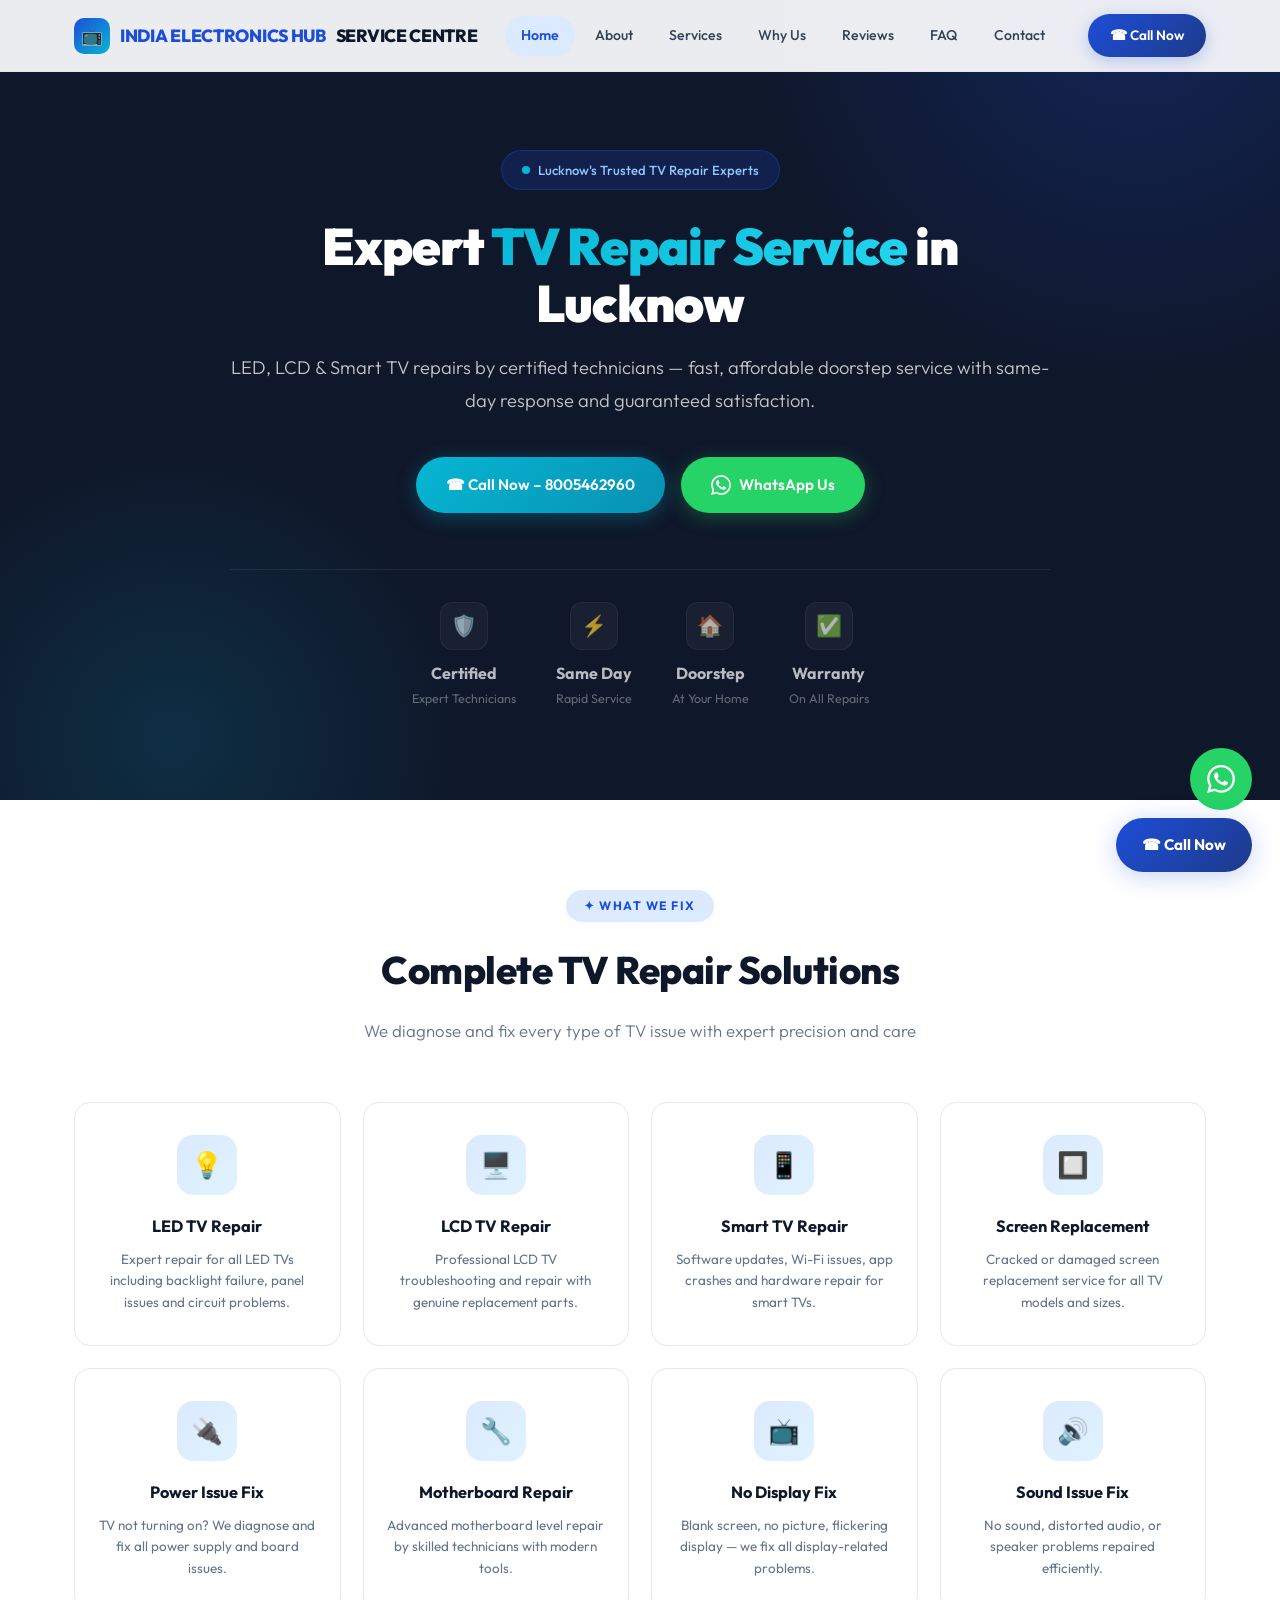
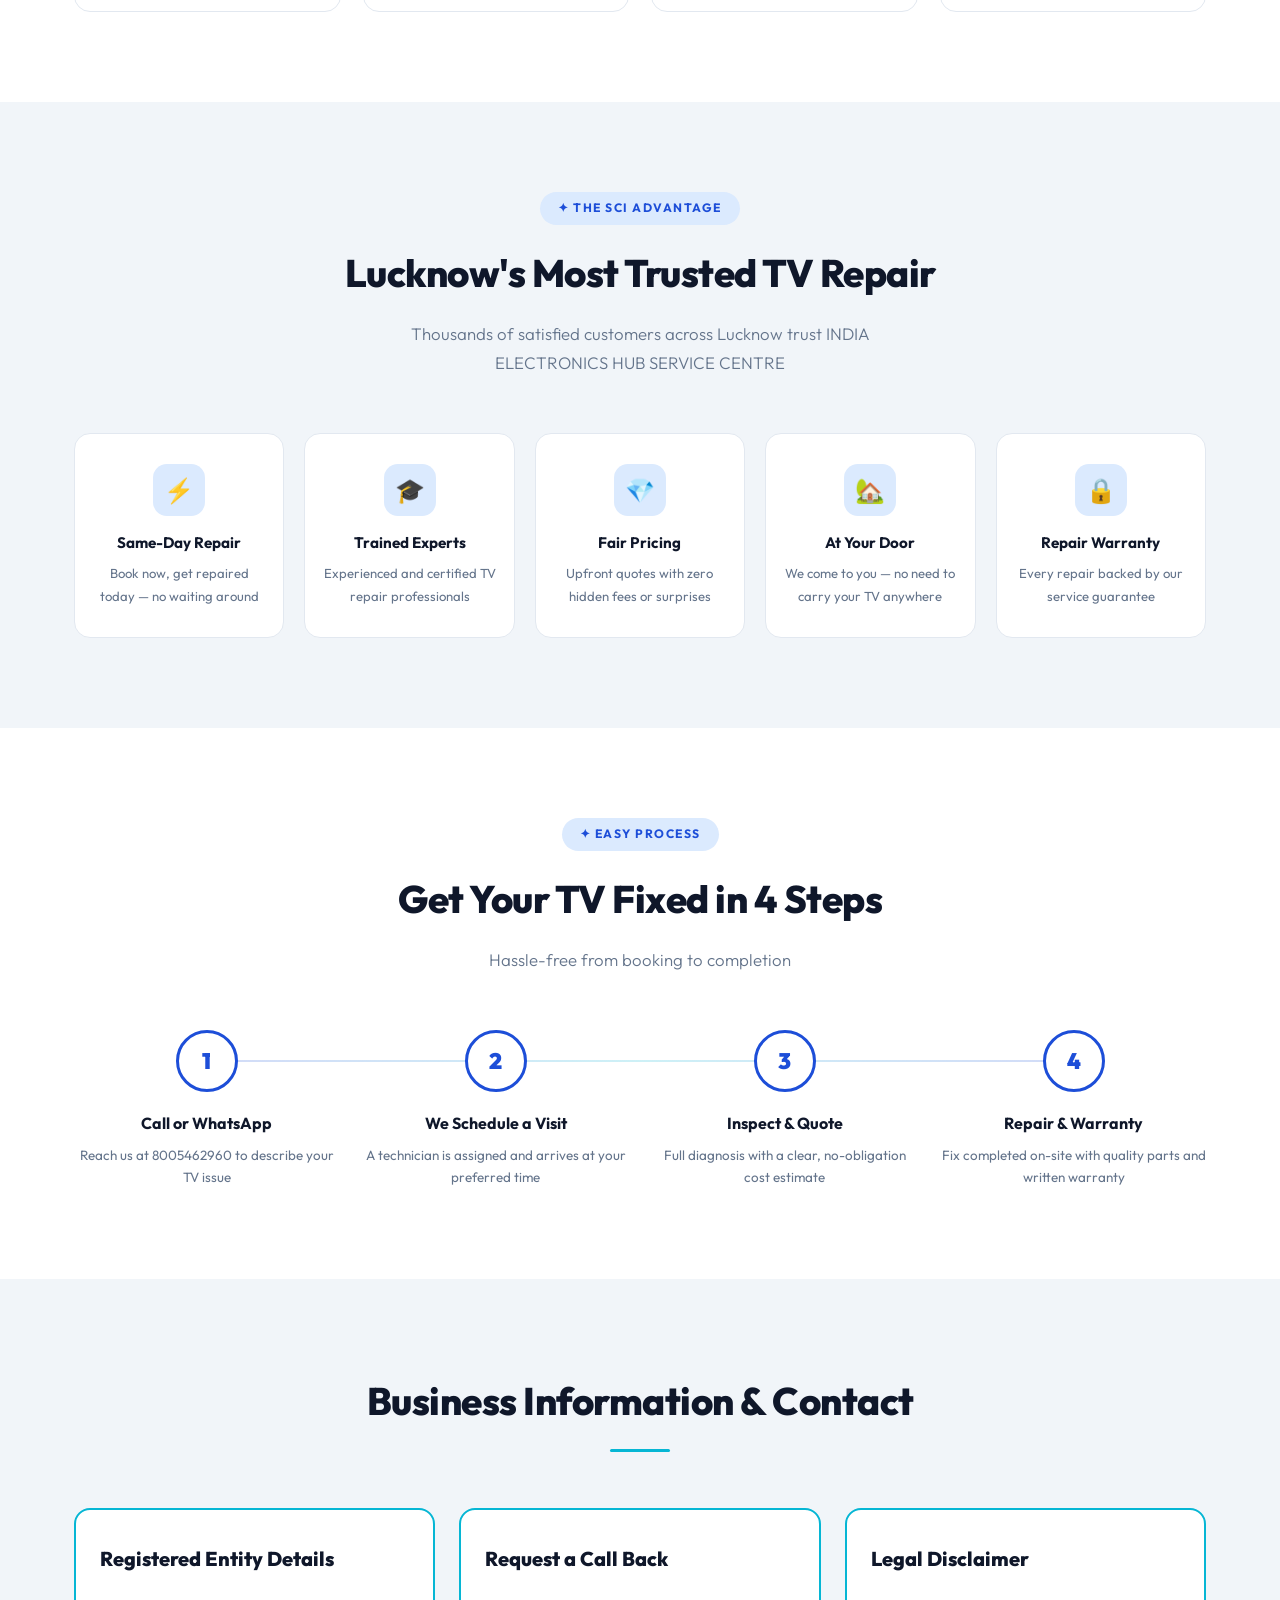
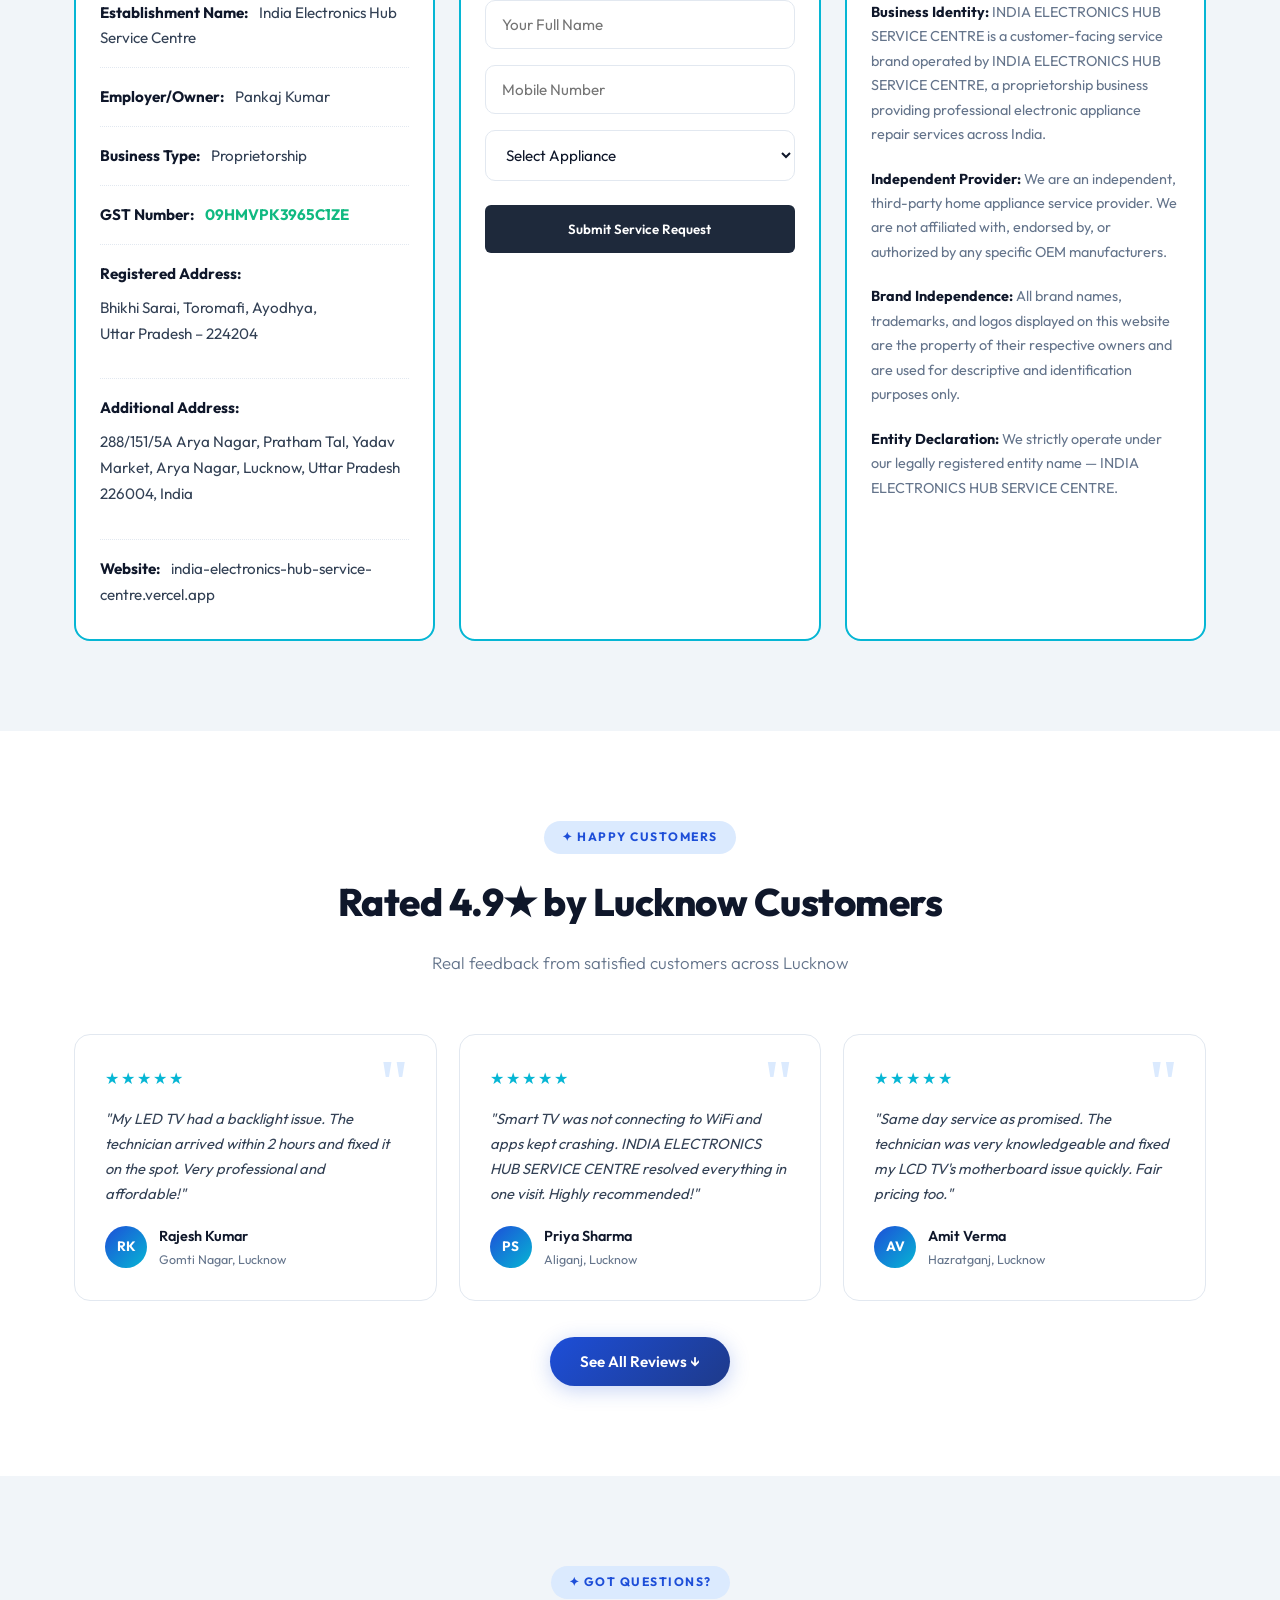
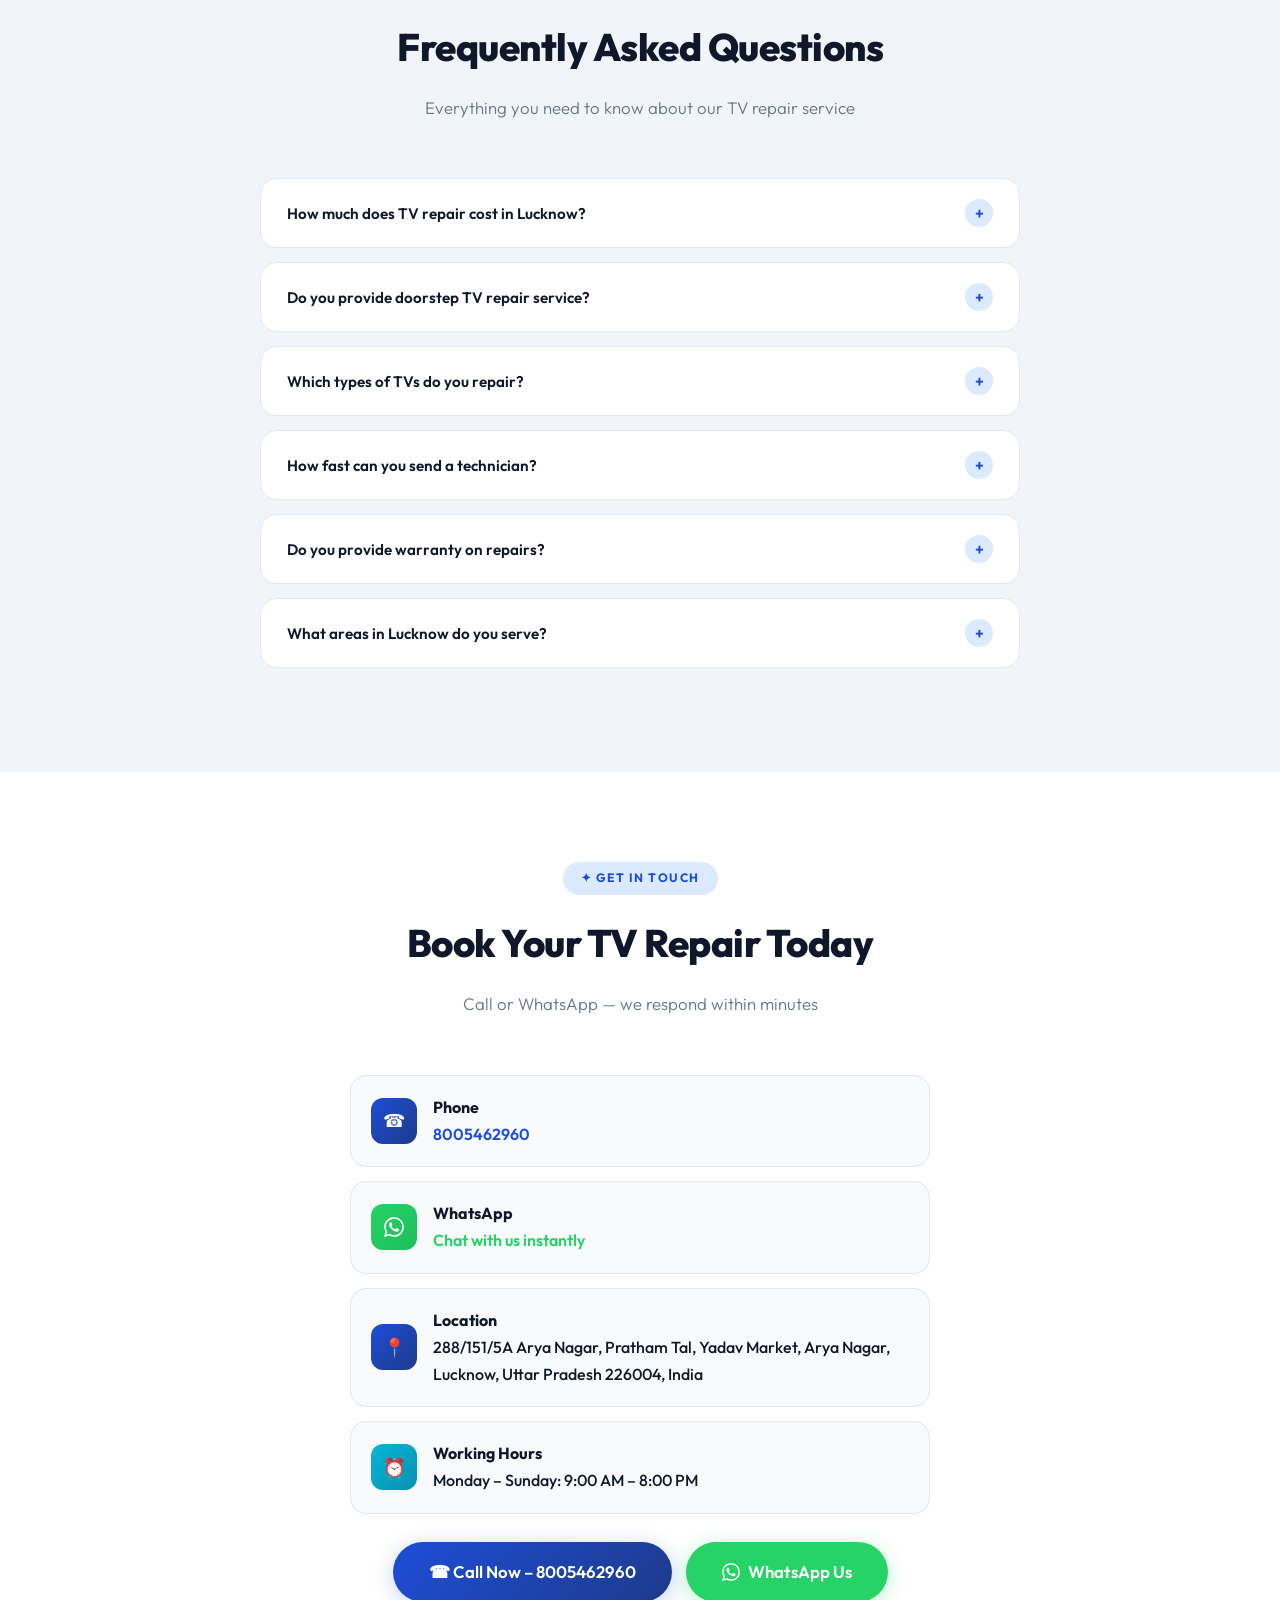
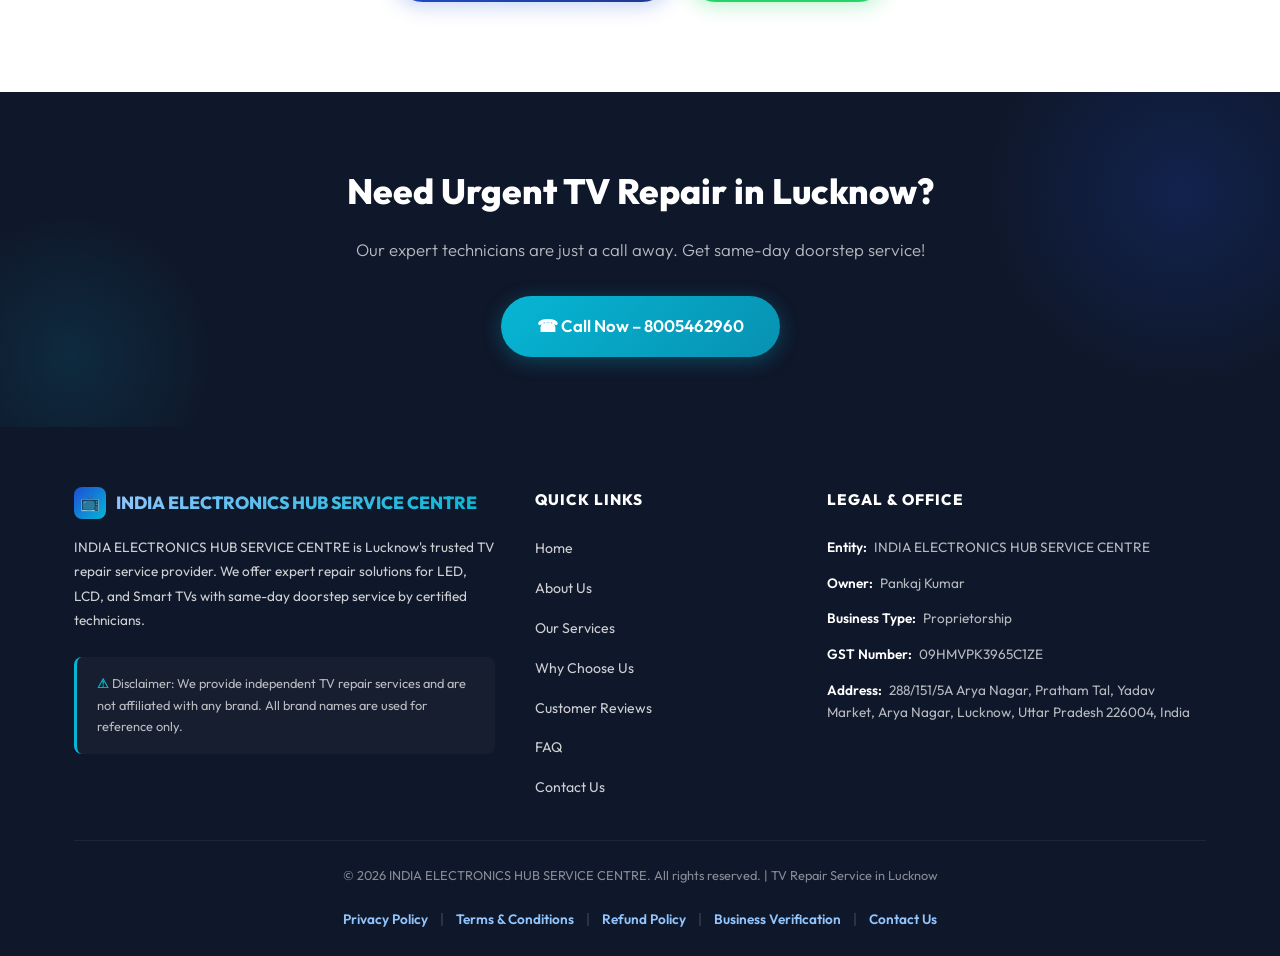
==== commit 08935dbe: "Update registered and additional address in About section" ====
--- a/index.html
+++ b/index.html
@@ -229,6 +229,7 @@
           <li><strong>Business Type:</strong> Proprietorship</li>
           <li><strong>GST Number:</strong> <span class="gst-text">09HMVPK3965C1ZE</span></li>
           <li class="address-item"><strong>Registered Address:</strong><br>Bhikhi Sarai, Toromafi, Ayodhya,<br>Uttar Pradesh – 224204</li>
+          <li class="address-item" style="border-top:1px dotted var(--border); margin-top:16px; padding-top:16px;"><strong>Additional Address:</strong><br>288/151/5A Arya Nagar, Pratham Tal, Yadav Market, Arya Nagar, Lucknow, Uttar Pradesh 226004, India</li>
           <li style="border-top:1px dotted var(--border); margin-top:16px; padding-top:16px;"><strong>Website:</strong> india-electronics-hub-service-centre.vercel.app</li>
         </ul>
       </div>
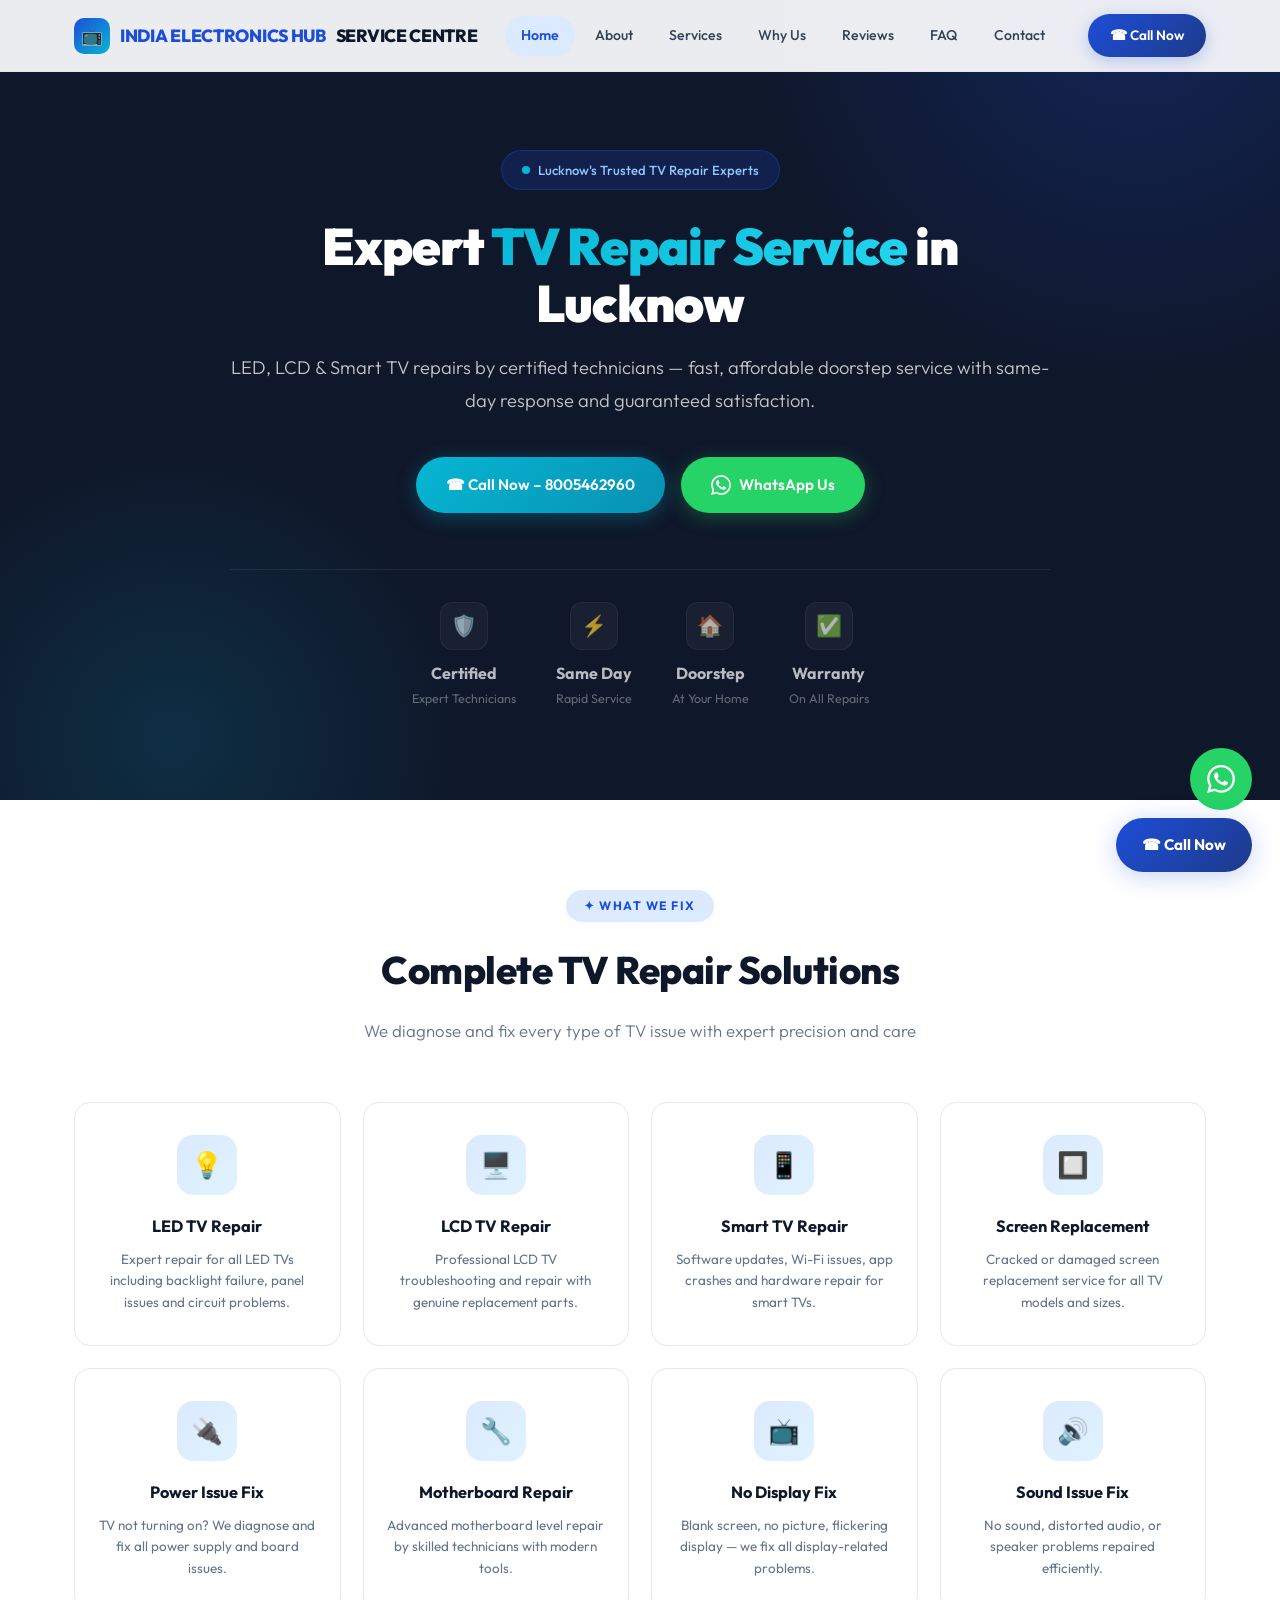
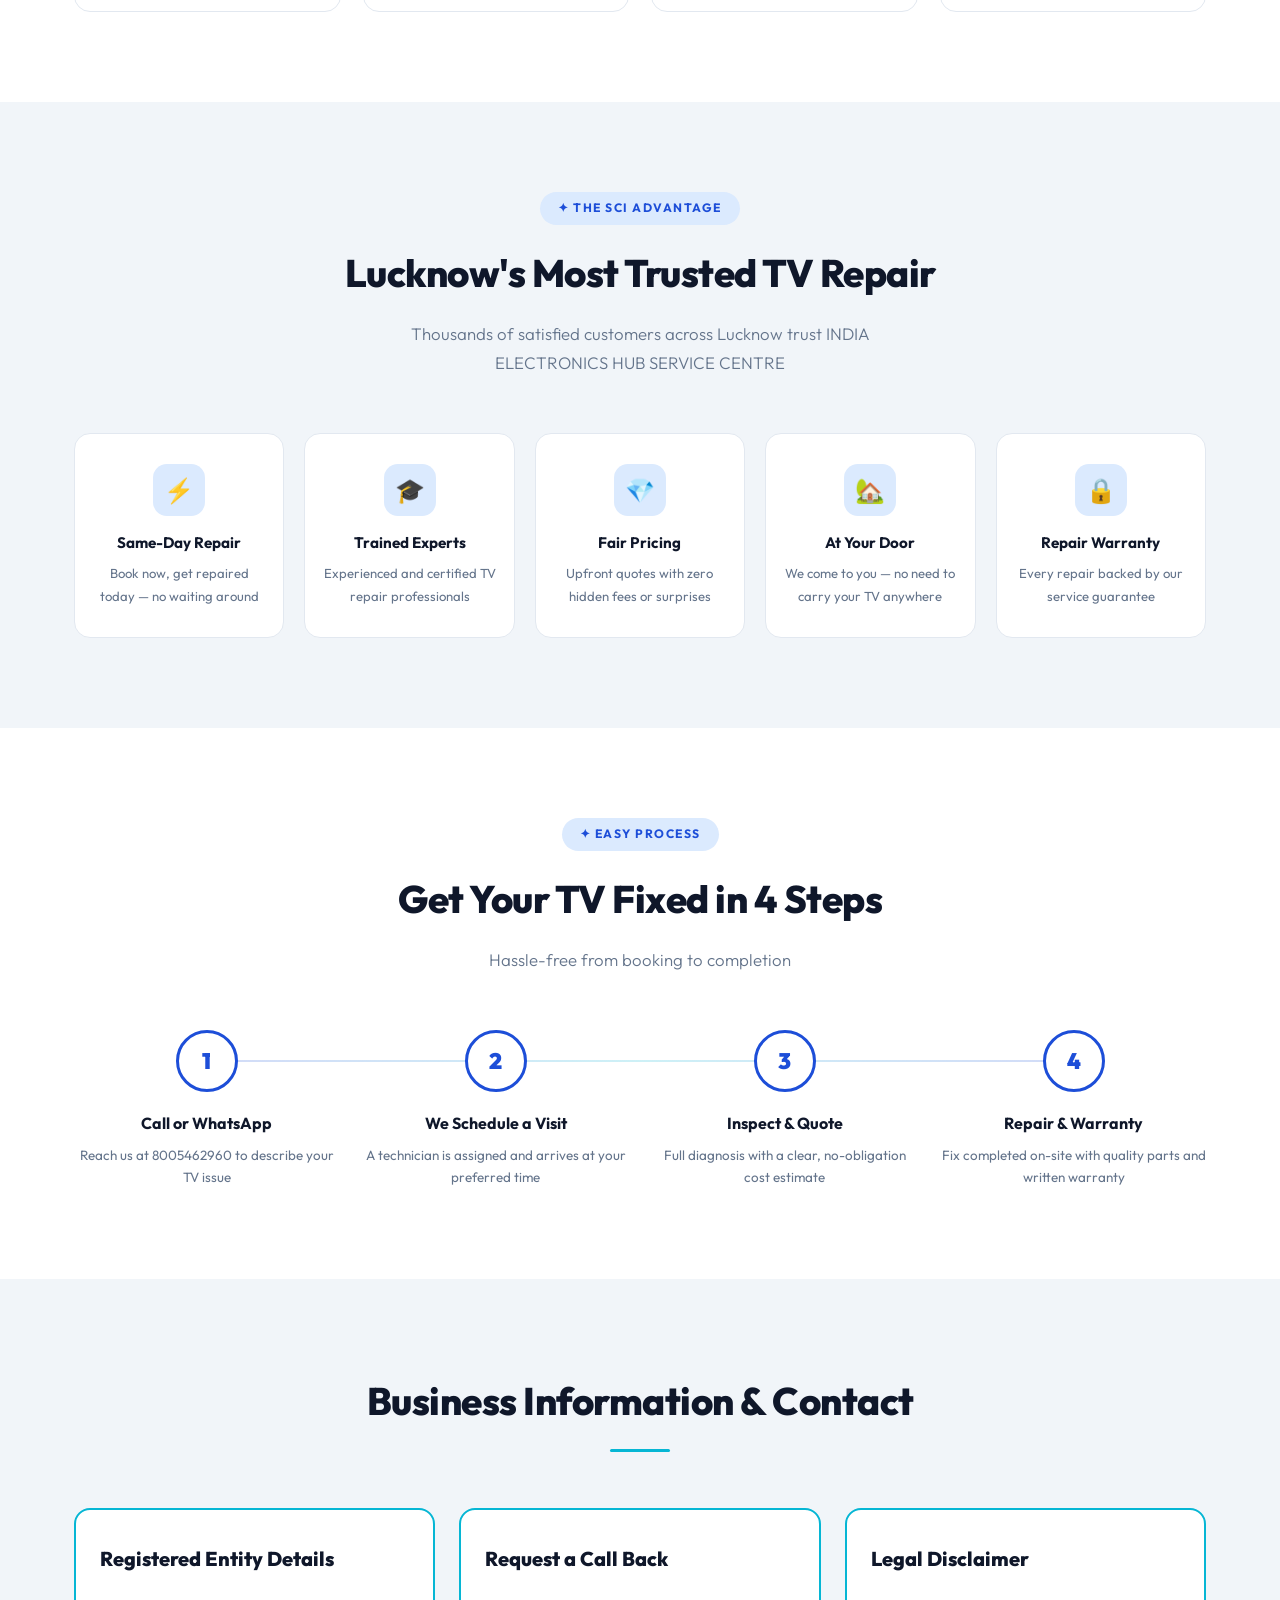
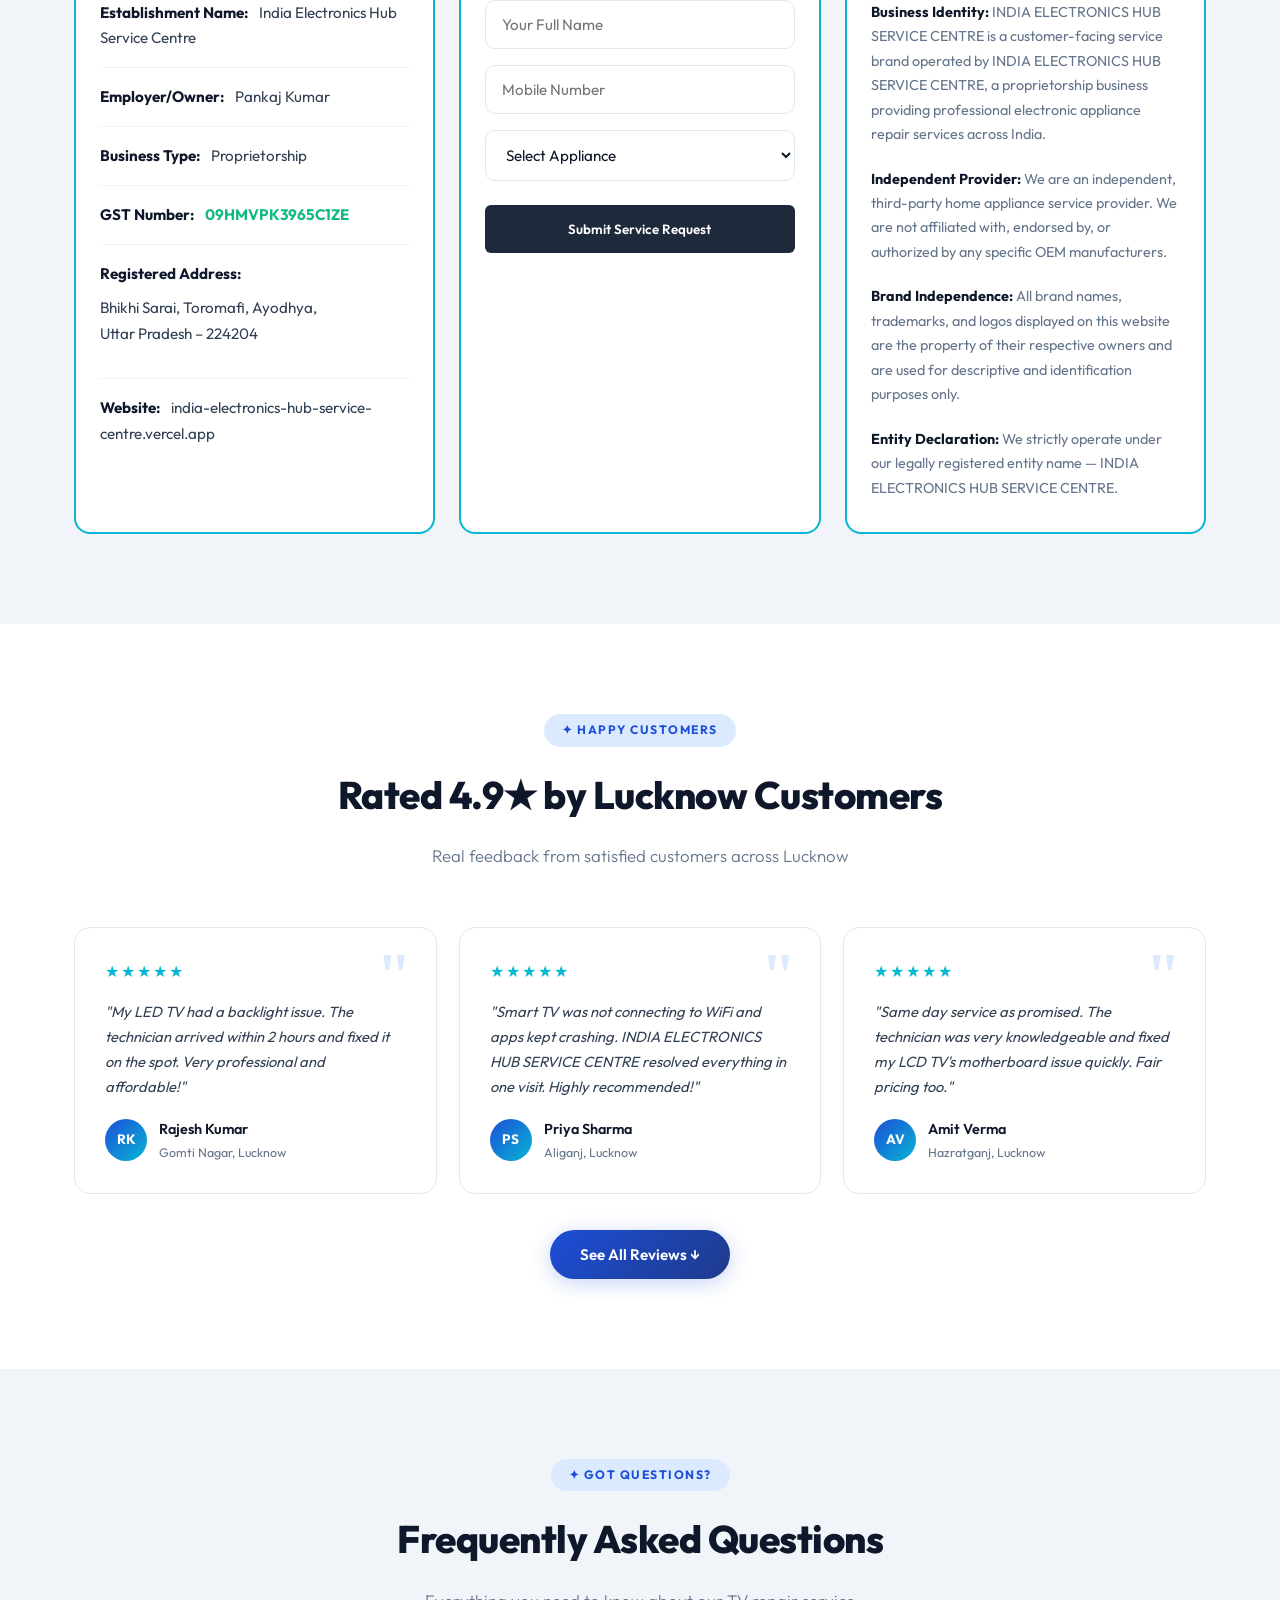
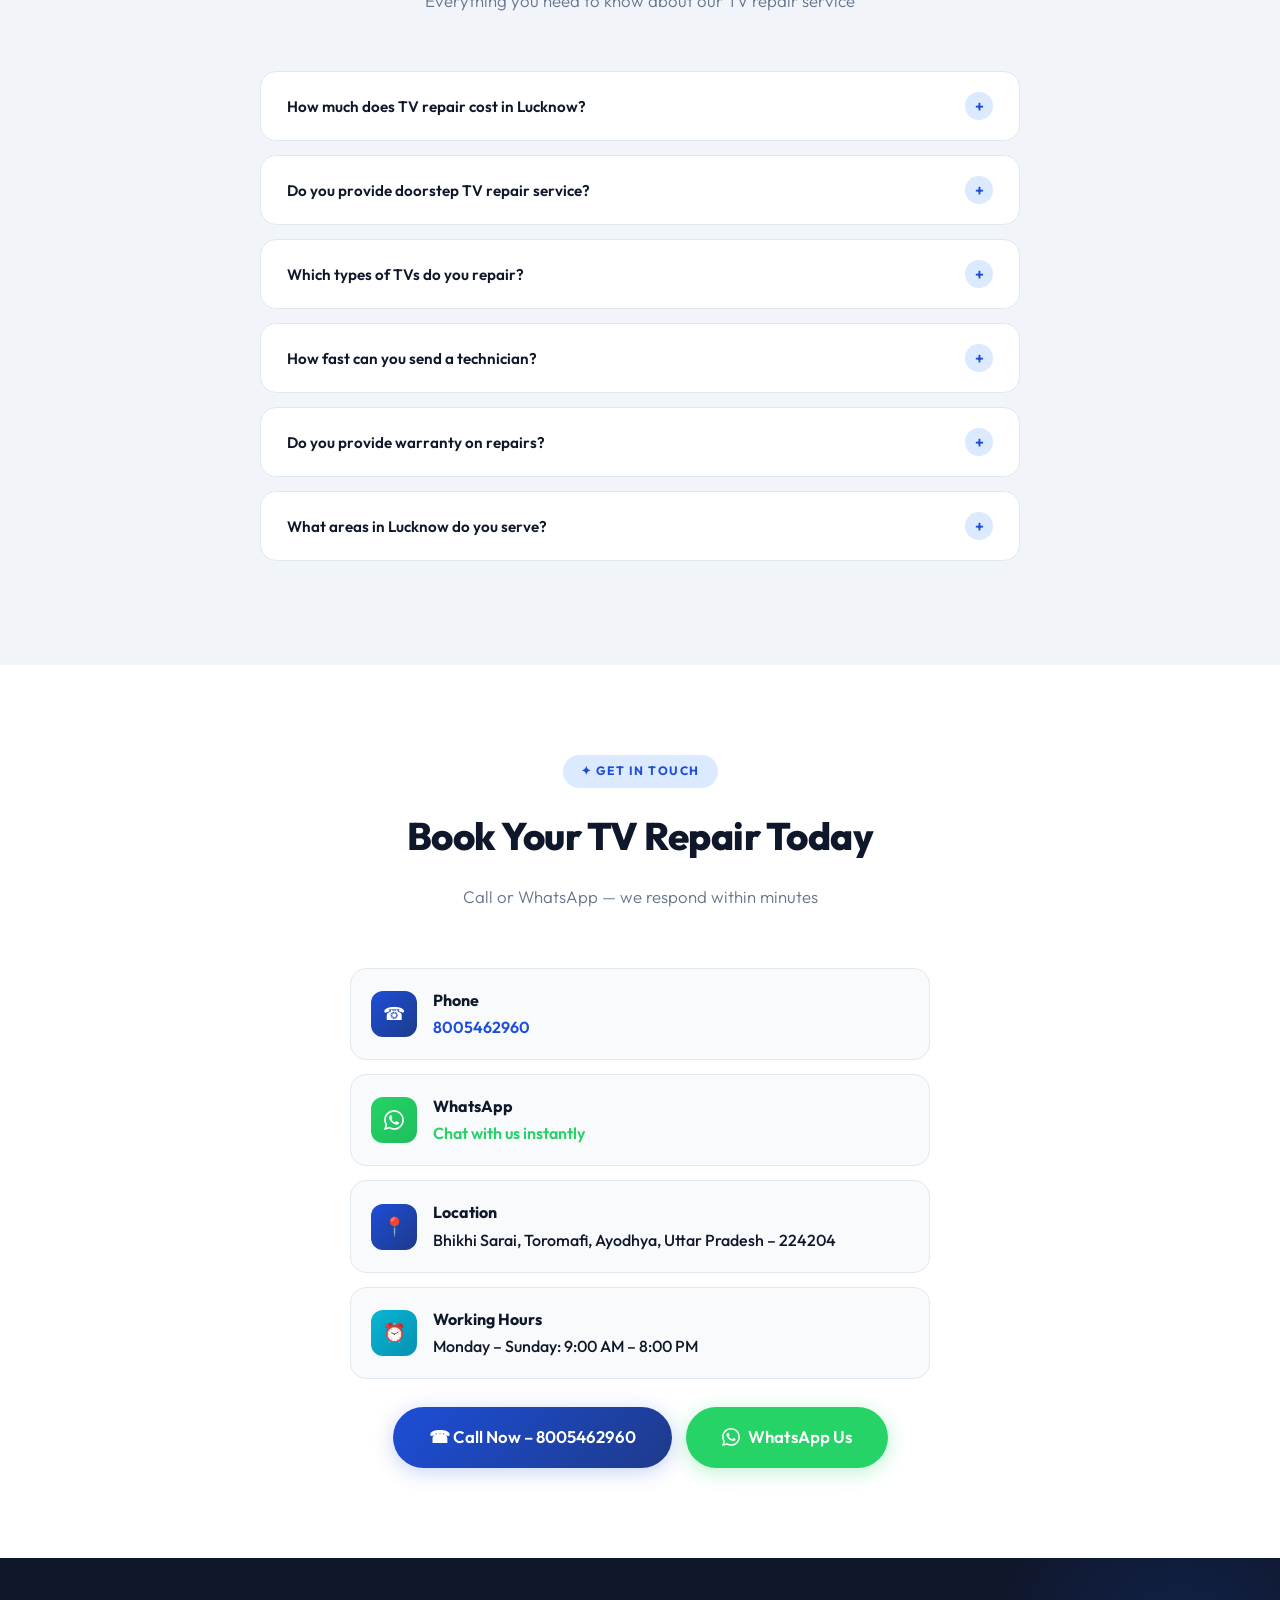
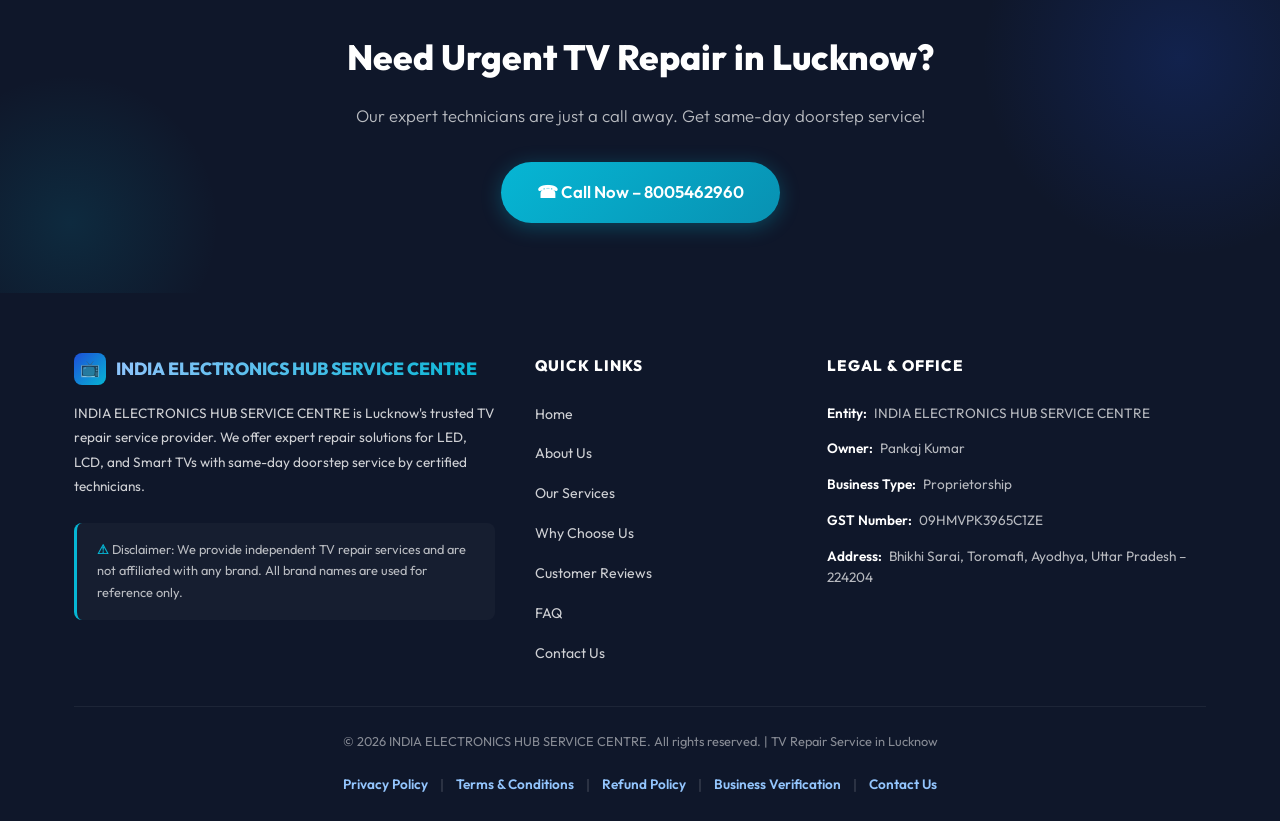
==== commit 679a62f1: "Update address to Ayodhya" ====
--- a/index.html
+++ b/index.html
@@ -229,7 +229,7 @@
           <li><strong>Business Type:</strong> Proprietorship</li>
           <li><strong>GST Number:</strong> <span class="gst-text">09HMVPK3965C1ZE</span></li>
           <li class="address-item"><strong>Registered Address:</strong><br>Bhikhi Sarai, Toromafi, Ayodhya,<br>Uttar Pradesh – 224204</li>
-          <li class="address-item" style="border-top:1px dotted var(--border); margin-top:16px; padding-top:16px;"><strong>Additional Address:</strong><br>288/151/5A Arya Nagar, Pratham Tal, Yadav Market, Arya Nagar, Lucknow, Uttar Pradesh 226004, India</li>
+
           <li style="border-top:1px dotted var(--border); margin-top:16px; padding-top:16px;"><strong>Website:</strong> india-electronics-hub-service-centre.vercel.app</li>
         </ul>
       </div>
@@ -369,7 +369,7 @@
       </div>
       <div class="contact-detail" id="contactArea">
         <div class="c-icon">📍</div>
-        <div><strong>Location</strong><br>288/151/5A Arya Nagar, Pratham Tal, Yadav Market, Arya Nagar, Lucknow, Uttar Pradesh 226004, India</div>
+        <div><strong>Location</strong><br>Bhikhi Sarai, Toromafi, Ayodhya, Uttar Pradesh – 224204</div>
       </div>
       <div class="contact-detail" id="contactHours">
         <div class="c-icon" style="background:linear-gradient(135deg,var(--accent),var(--accent-dark))">⏰</div>
@@ -428,7 +428,7 @@
           <li><strong>Owner:</strong> Pankaj Kumar</li>
           <li><strong>Business Type:</strong> Proprietorship</li>
           <li><strong>GST Number:</strong> 09HMVPK3965C1ZE</li>
-          <li><strong>Address:</strong> 288/151/5A Arya Nagar, Pratham Tal, Yadav Market, Arya Nagar, Lucknow, Uttar Pradesh 226004, India</li>
+          <li><strong>Address:</strong> Bhikhi Sarai, Toromafi, Ayodhya, Uttar Pradesh – 224204</li>
         </ul>
       </div>
     </div>
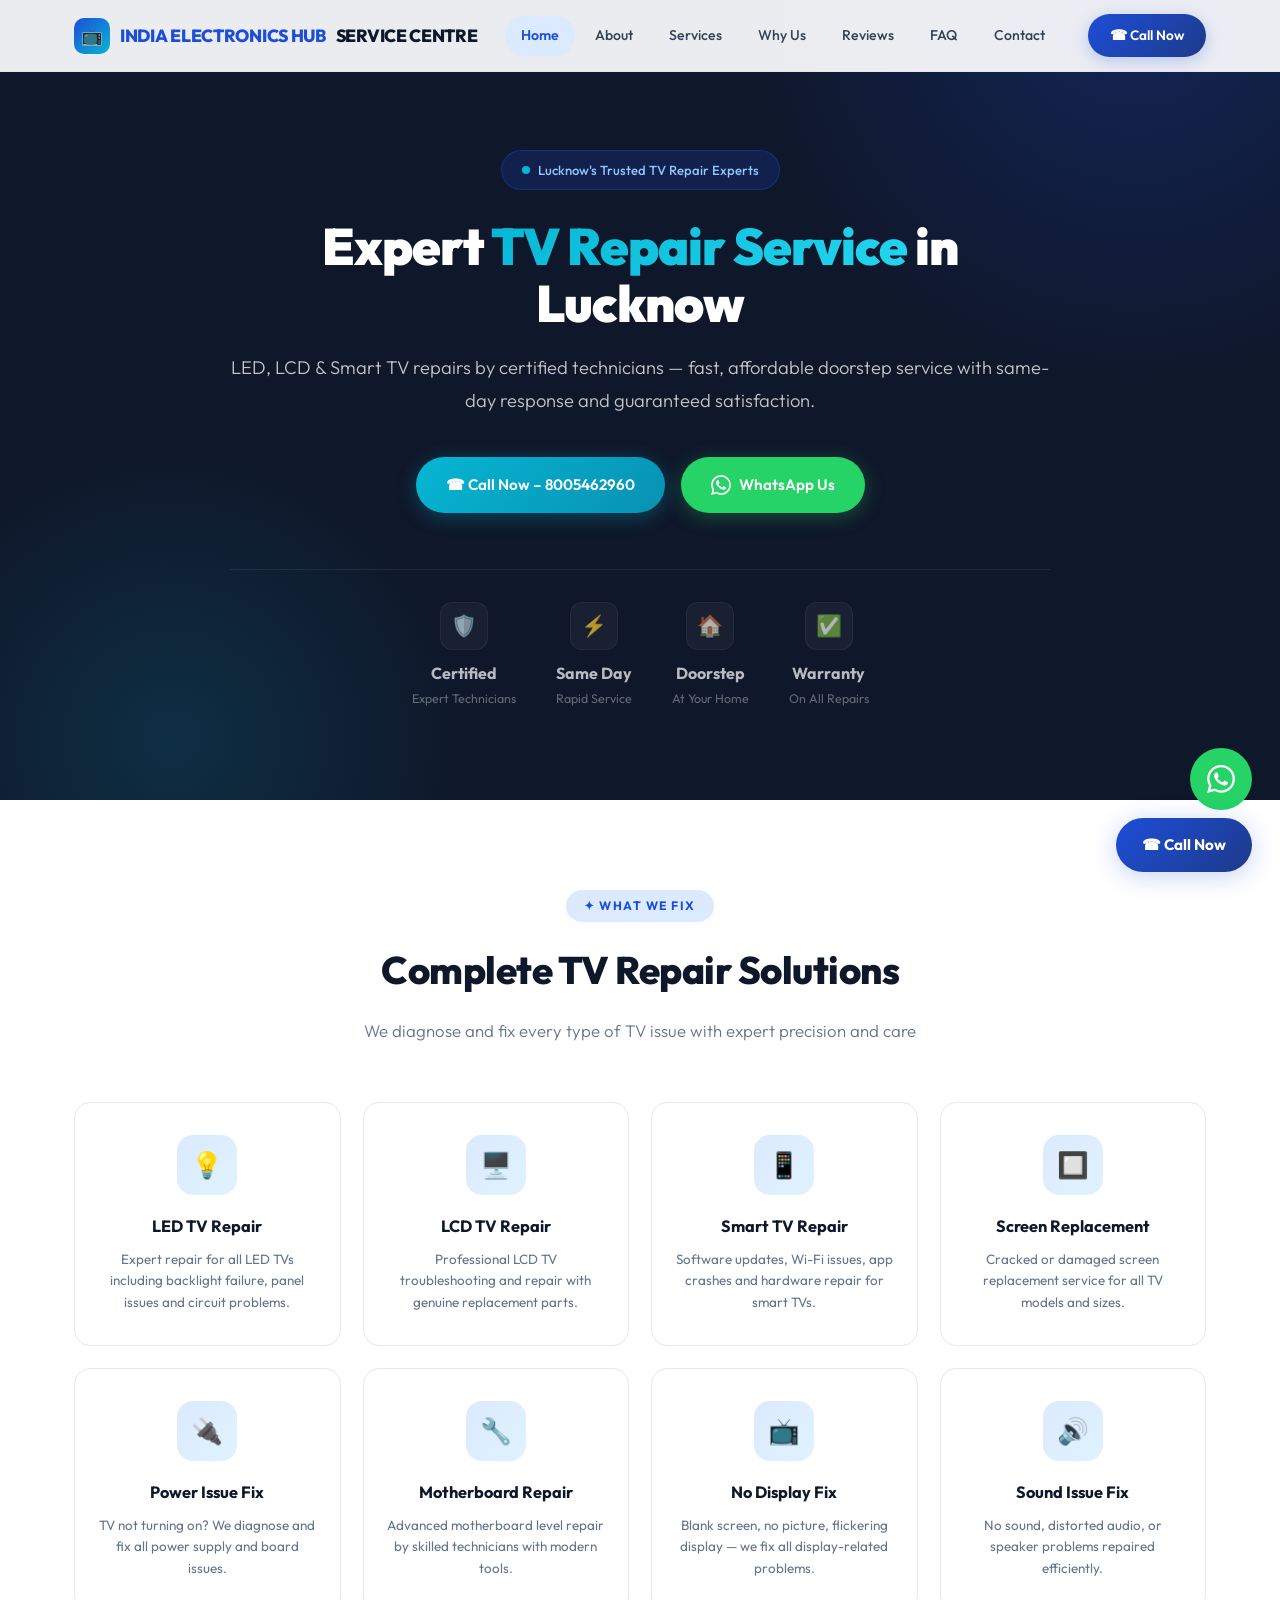
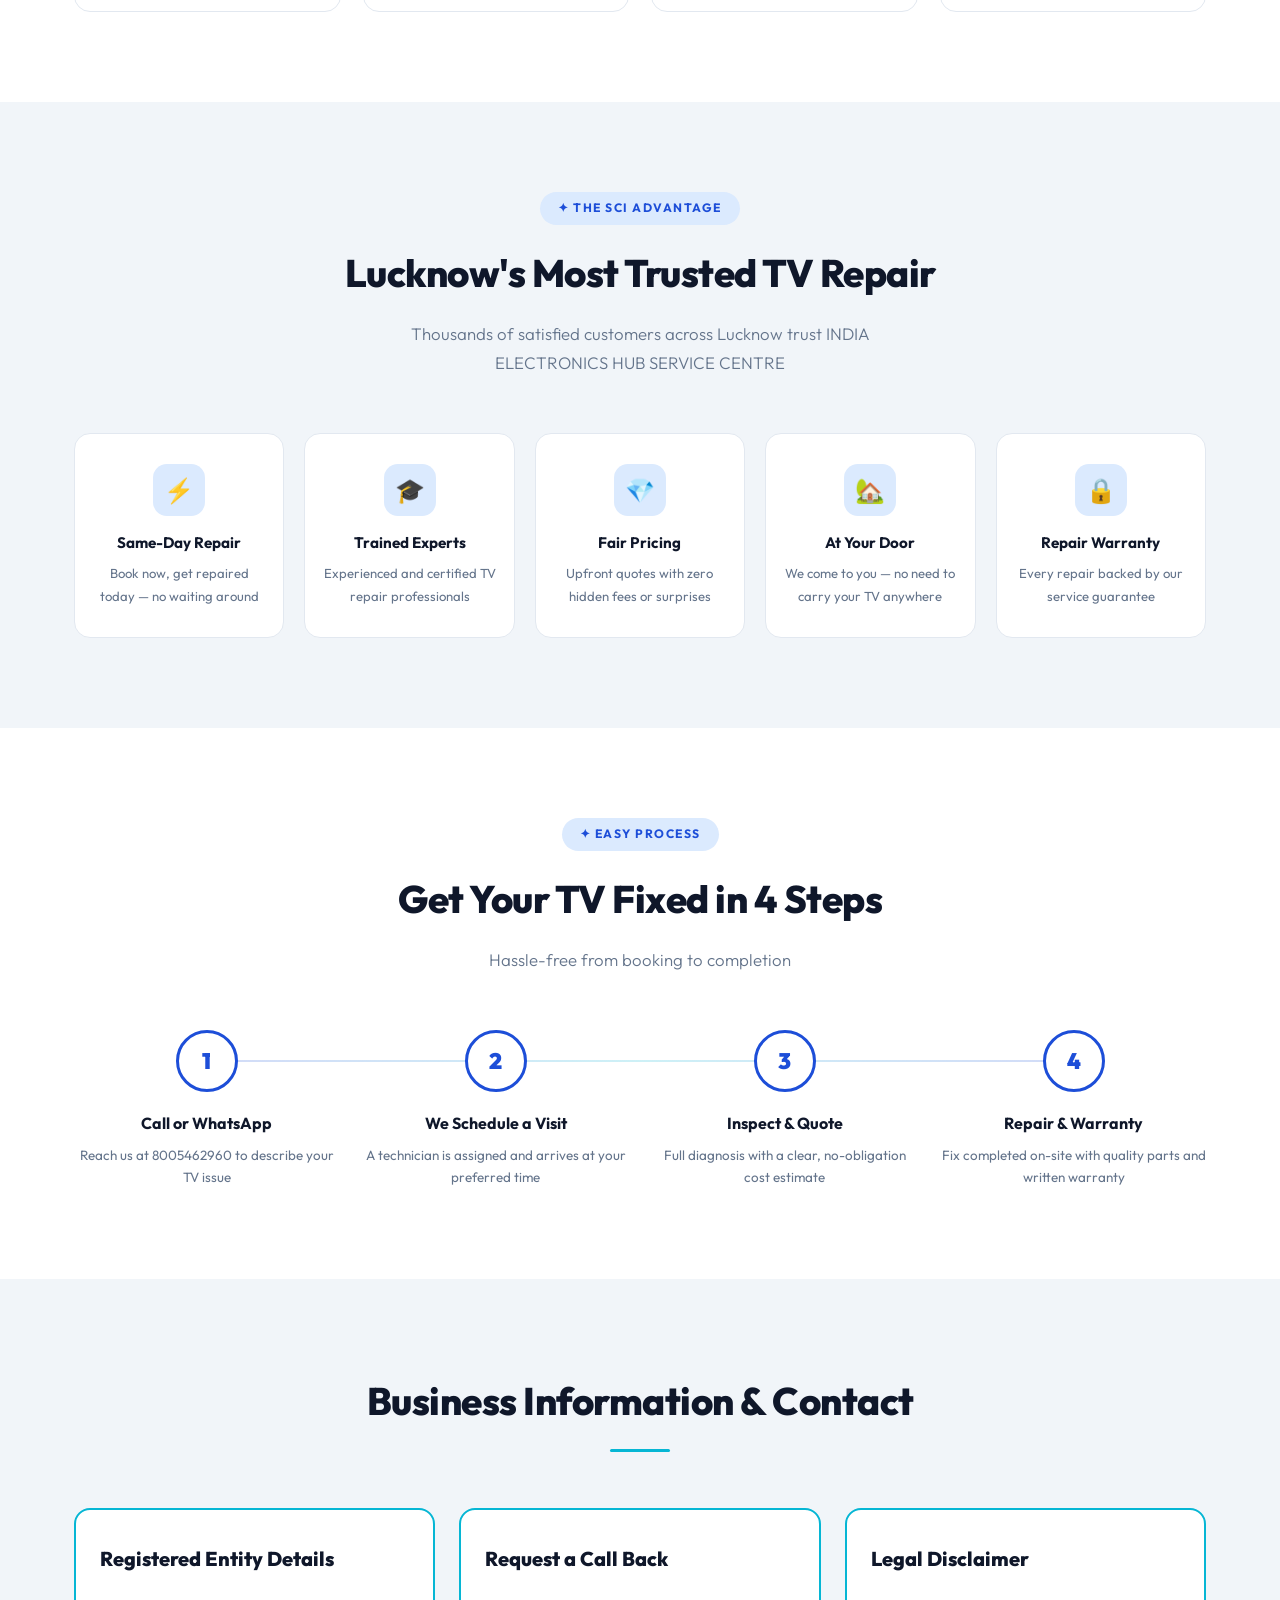
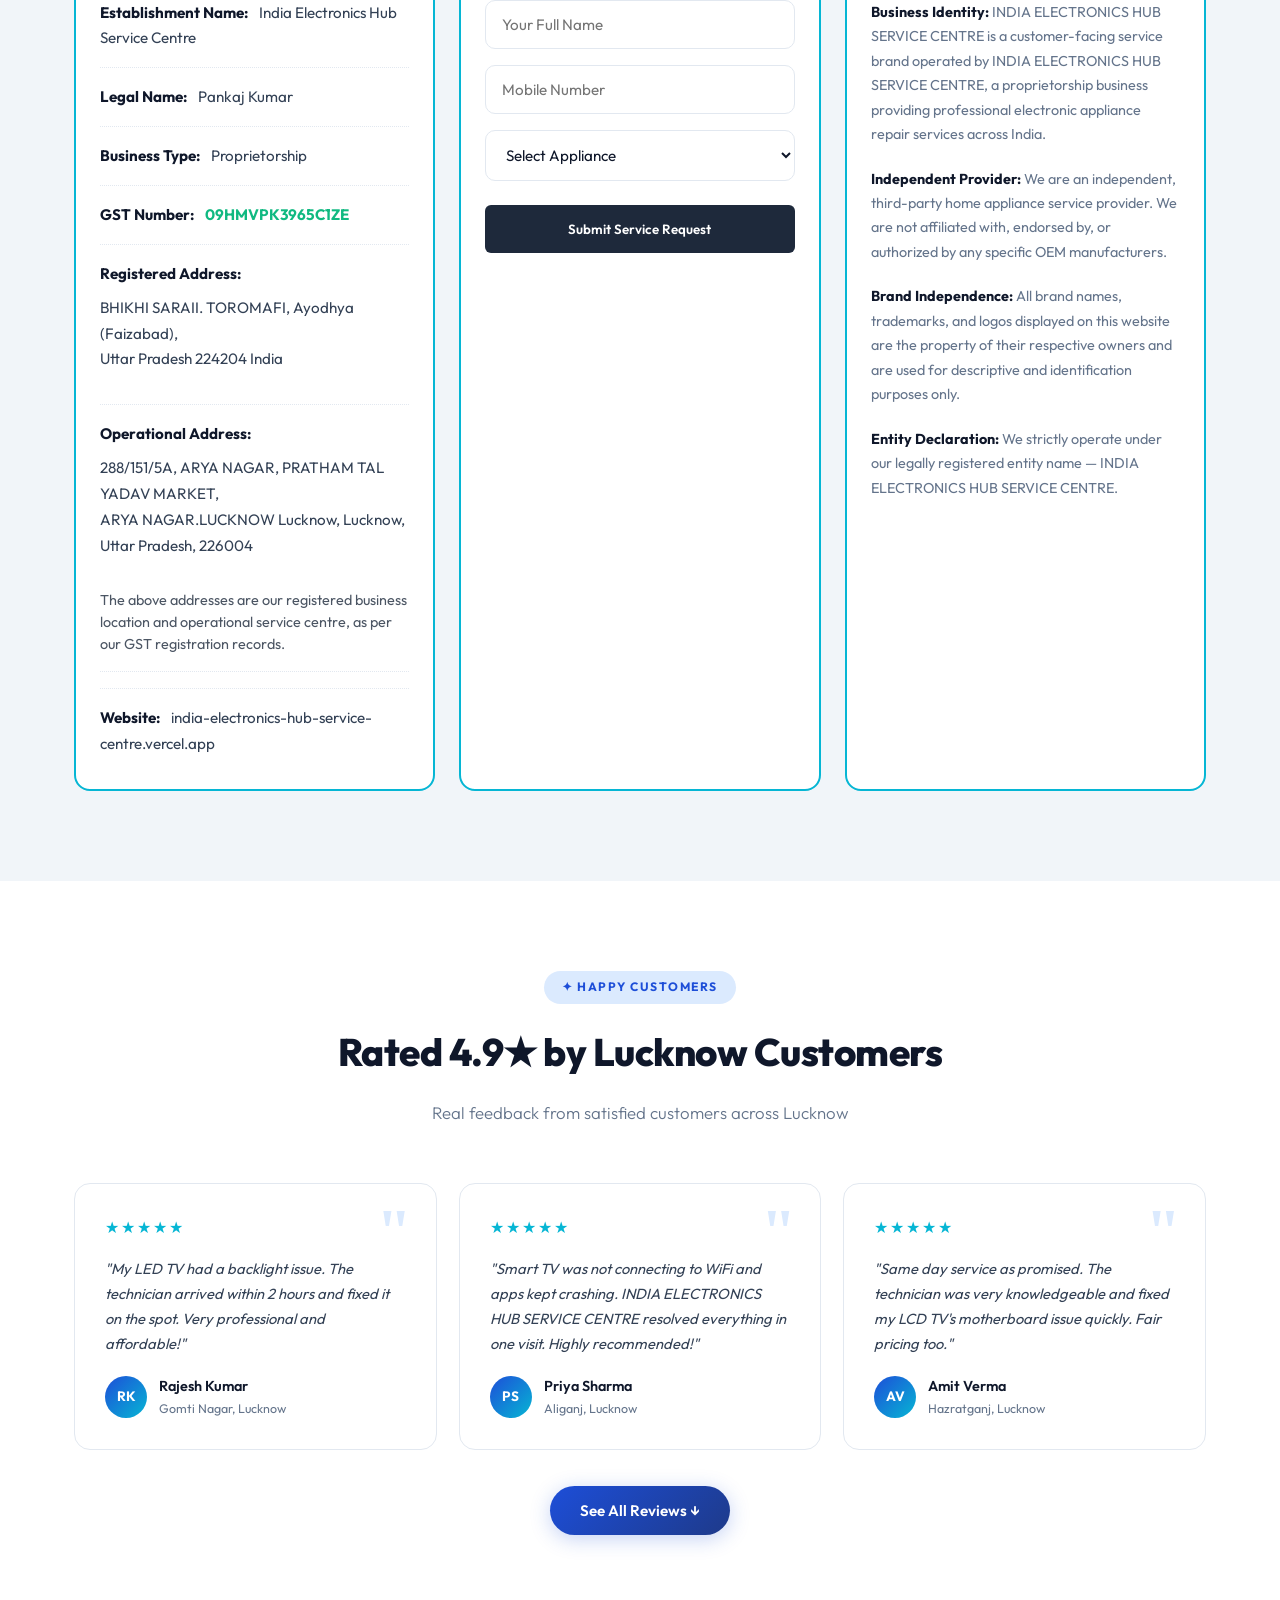
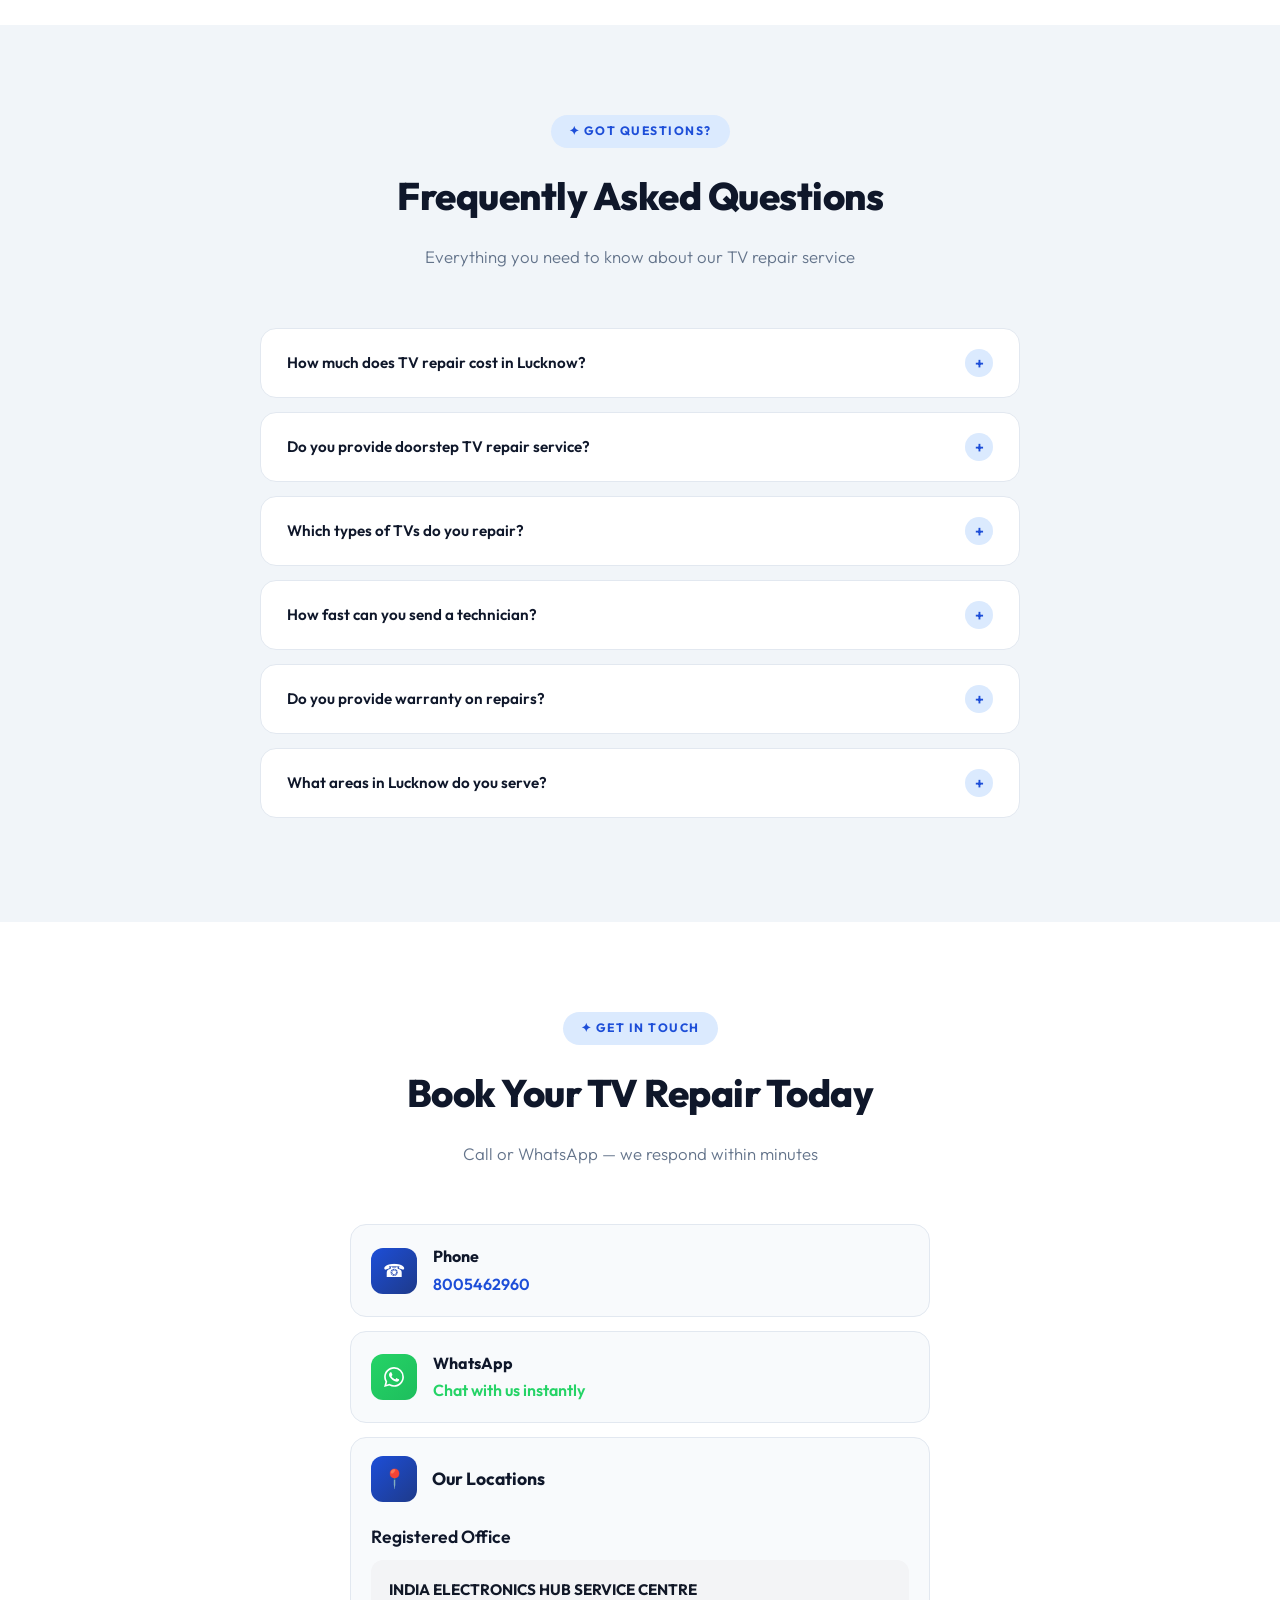
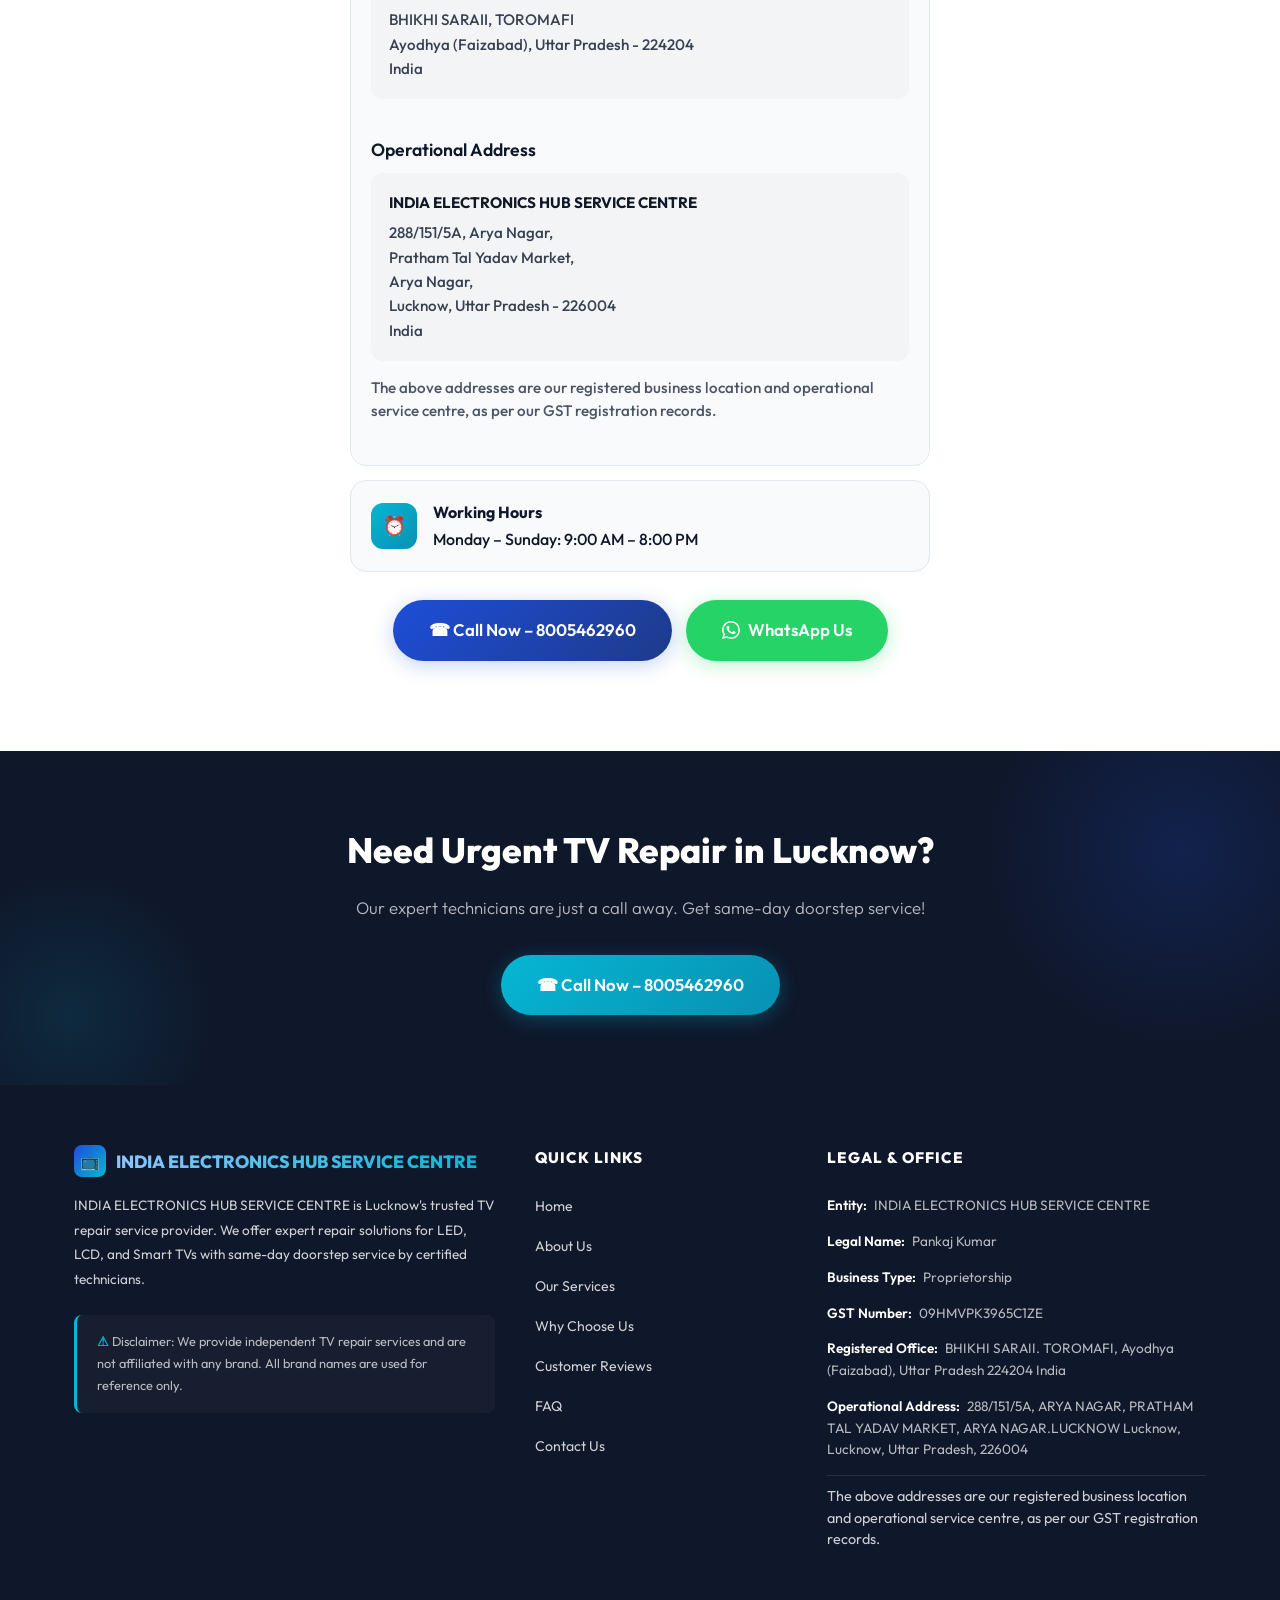
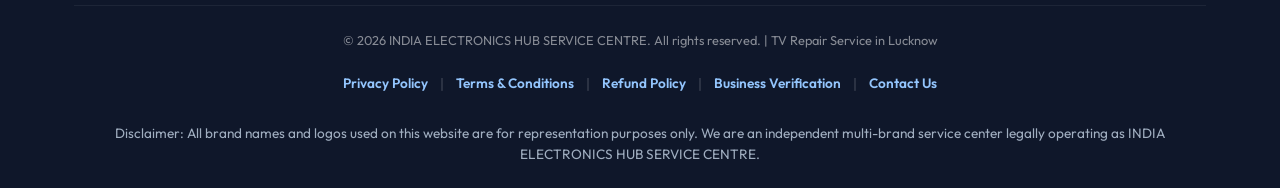
==== commit b36306f1: "Update addresses, add GBP SEO signals, and fix disclaimers" ====
--- a/index.html
+++ b/index.html
@@ -8,6 +8,40 @@
 <meta name="keywords" content="TV repair Lucknow, LED TV repair, LCD TV repair, Smart TV repair, TV service centre Lucknow, INDIA ELECTRONICS HUB SERVICE CENTRE">
 <link rel="stylesheet" href="style.css">
 <link rel="icon" type="image/svg+xml" href="data:image/svg+xml,<svg xmlns='http://www.w3.org/2000/svg' viewBox='0 0 100 100'><text y='.9em' font-size='90'>📺</text></svg>">
+<link rel="canonical" href="https://india-electronics-hub-service-centre.vercel.app/">
+<meta property="og:title" content="INDIA ELECTRONICS HUB SERVICE CENTRE - TV Repair">
+<meta property="og:description" content="Expert LED, LCD & Smart TV repair in Lucknow. Same-day doorstep service. Call 8005462960.">
+<meta property="og:url" content="https://india-electronics-hub-service-centre.vercel.app/">
+<meta property="og:type" content="website">
+<script type="application/ld+json">
+{
+  "@context": "https://schema.org",
+  "@type": "LocalBusiness",
+  "name": "INDIA ELECTRONICS HUB SERVICE CENTRE",
+  "url": "https://india-electronics-hub-service-centre.vercel.app/",
+  "telephone": "+918005462960",
+  "address": [
+    {
+      "@type": "PostalAddress",
+      "streetAddress": "BHIKHI SARAII, TOROMAFI",
+      "addressLocality": "Ayodhya",
+      "addressRegion": "UP",
+      "postalCode": "224204",
+      "addressCountry": "IN"
+    },
+    {
+      "@type": "PostalAddress",
+      "streetAddress": "288/151/5A, ARYA NAGAR, PRATHAM TAL YADAV MARKET",
+      "addressLocality": "Lucknow",
+      "addressRegion": "UP",
+      "postalCode": "226004",
+      "addressCountry": "IN"
+    }
+  ],
+  "areaServed": ["Lucknow", "Ayodhya"],
+  "priceRange": "₹₹"
+}
+</script>
 </head>
 <body>
 
@@ -225,10 +259,12 @@
         <h3>Registered Entity Details</h3>
         <ul class="entity-details">
           <li><strong>Establishment Name:</strong> India Electronics Hub Service Centre</li>
-          <li><strong>Employer/Owner:</strong> Pankaj Kumar</li>
+          <li><strong>Legal Name:</strong> Pankaj Kumar</li>
           <li><strong>Business Type:</strong> Proprietorship</li>
           <li><strong>GST Number:</strong> <span class="gst-text">09HMVPK3965C1ZE</span></li>
-          <li class="address-item"><strong>Registered Address:</strong><br>Bhikhi Sarai, Toromafi, Ayodhya,<br>Uttar Pradesh – 224204</li>
+          <li class="address-item"><strong>Registered Address:</strong><br>BHIKHI SARAII. TOROMAFI, Ayodhya (Faizabad),<br>Uttar Pradesh 224204 India</li>
+          <li class="address-item" style="border-top:1px dotted var(--border); margin-top:16px; padding-top:16px;"><strong>Operational Address:</strong><br>288/151/5A, ARYA NAGAR, PRATHAM TAL YADAV MARKET,<br>ARYA NAGAR.LUCKNOW Lucknow, Lucknow,<br>Uttar Pradesh, 226004</li>
+          <li class="address-note" style="margin-top:10px; font-size:0.9rem; color: #4b5563; line-height:1.5;">The above addresses are our registered business location and operational service centre, as per our GST registration records.</li>
 
           <li style="border-top:1px dotted var(--border); margin-top:16px; padding-top:16px;"><strong>Website:</strong> india-electronics-hub-service-centre.vercel.app</li>
         </ul>
@@ -367,9 +403,33 @@
         </div>
         <div><strong>WhatsApp</strong><br><a href="https://wa.me/918005462960" target="_blank" style="color:var(--whatsapp);font-weight:600">Chat with us instantly</a></div>
       </div>
-      <div class="contact-detail" id="contactArea">
-        <div class="c-icon">📍</div>
-        <div><strong>Location</strong><br>Bhikhi Sarai, Toromafi, Ayodhya, Uttar Pradesh – 224204</div>
+      <div class="contact-detail" id="contactArea" style="flex-direction: column; align-items: stretch; gap: 0;">
+        <div style="display: flex; align-items: center; gap: 15px; margin-bottom: 5px;">
+          <div class="c-icon">📍</div>
+          <strong style="font-size:1.1rem; color: var(--text-dark);">Our Locations</strong>
+        </div>
+        
+        <div class="address-card-heading" style="margin-top: 15px;">Registered Office</div>
+        <div class="address-custom-card">
+          <strong>INDIA ELECTRONICS HUB SERVICE CENTRE</strong>
+          BHIKHI SARAII, TOROMAFI<br>
+          Ayodhya (Faizabad), Uttar Pradesh - 224204<br>
+          India
+        </div>
+
+        <div class="address-card-heading">Operational Address</div>
+        <div class="address-custom-card">
+          <strong>INDIA ELECTRONICS HUB SERVICE CENTRE</strong>
+          288/151/5A, Arya Nagar,<br>
+          Pratham Tal Yadav Market,<br>
+          Arya Nagar,<br>
+          Lucknow, Uttar Pradesh - 226004<br>
+          India
+        </div>
+
+        <div class="address-note">
+          The above addresses are our registered business location and operational service centre, as per our GST registration records.
+        </div>
       </div>
       <div class="contact-detail" id="contactHours">
         <div class="c-icon" style="background:linear-gradient(135deg,var(--accent),var(--accent-dark))">⏰</div>
@@ -425,10 +485,12 @@
         <h4>LEGAL & OFFICE</h4>
         <ul class="legal-office-list">
           <li><strong>Entity:</strong> INDIA ELECTRONICS HUB SERVICE CENTRE</li>
-          <li><strong>Owner:</strong> Pankaj Kumar</li>
+          <li><strong>Legal Name:</strong> Pankaj Kumar</li>
           <li><strong>Business Type:</strong> Proprietorship</li>
           <li><strong>GST Number:</strong> 09HMVPK3965C1ZE</li>
-          <li><strong>Address:</strong> Bhikhi Sarai, Toromafi, Ayodhya, Uttar Pradesh – 224204</li>
+          <li><strong>Registered Office:</strong> <address style="display:inline;font-style:normal;">BHIKHI SARAII. TOROMAFI, Ayodhya (Faizabad), Uttar Pradesh 224204 India</address></li>
+          <li><strong>Operational Address:</strong> <address style="display:inline;font-style:normal;">288/151/5A, ARYA NAGAR, PRATHAM TAL YADAV MARKET, ARYA NAGAR.LUCKNOW Lucknow, Lucknow, Uttar Pradesh, 226004</address></li>
+          <li style="margin-top:10px; font-size:0.9rem; color:rgba(255,255,255,0.8); line-height:1.5; border-top:1px solid rgba(255,255,255,0.1); padding-top:10px;">The above addresses are our registered business location and operational service centre, as per our GST registration records.</li>
         </ul>
       </div>
     </div>
@@ -441,6 +503,7 @@
         <a href="business-verification.html">Business Verification</a> <span class="sep">|</span> 
         <a href="contact.html">Contact Us</a>
       </div>
+      <p class="disclaimer-text" style="font-size: 0.85rem; color: #a0aec0; margin-top: 15px; text-align: center; line-height: 1.5; padding: 0 15px;">Disclaimer: All brand names and logos used on this website are for representation purposes only. We are an independent multi-brand service center legally operating as INDIA ELECTRONICS HUB SERVICE CENTRE.</p>
     </div>
   </div>
 </footer>
--- a/style.css
+++ b/style.css
@@ -1053,3 +1053,34 @@
   .legal-card h2 { font-size: 1.1rem; }
   .contact-form-wrapper { padding: 22px 16px; }
 }
+
+/* Custom Address Cards */
+.address-card-heading {
+  font-size: 1.1rem;
+  font-weight: 600;
+  margin-top: 20px;
+  margin-bottom: 8px;
+  color: var(--text-dark);
+}
+.address-custom-card {
+  background-color: #f3f4f6;
+  border-radius: 12px;
+  padding: 18px;
+  font-size: 0.95rem;
+  line-height: 1.6;
+  color: #374151;
+  margin-bottom: 16px;
+  word-break: break-word;
+}
+.address-custom-card strong {
+  color: #111827;
+  font-weight: 700;
+  display: block;
+  margin-bottom: 6px;
+}
+.address-note {
+  font-size: 0.95rem;
+  color: #4b5563;
+  margin-bottom: 24px;
+  line-height: 1.5;
+}
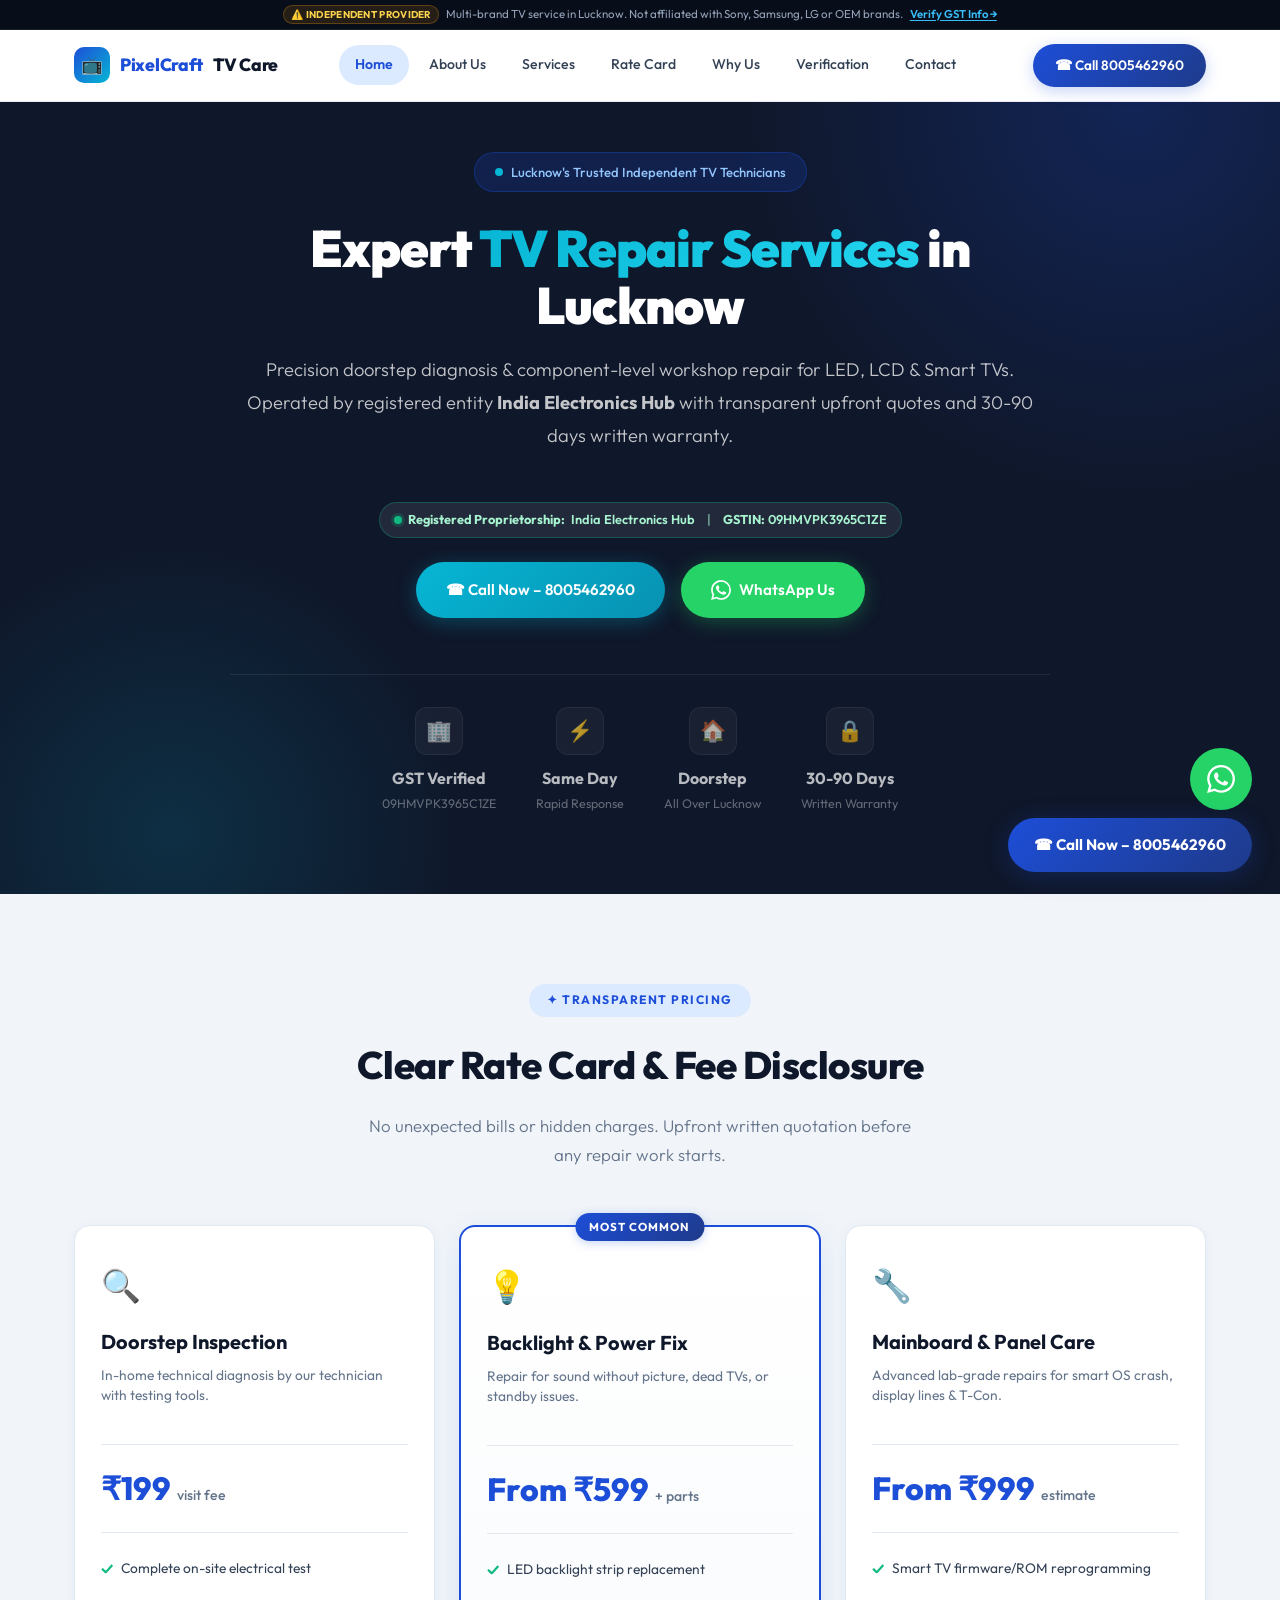
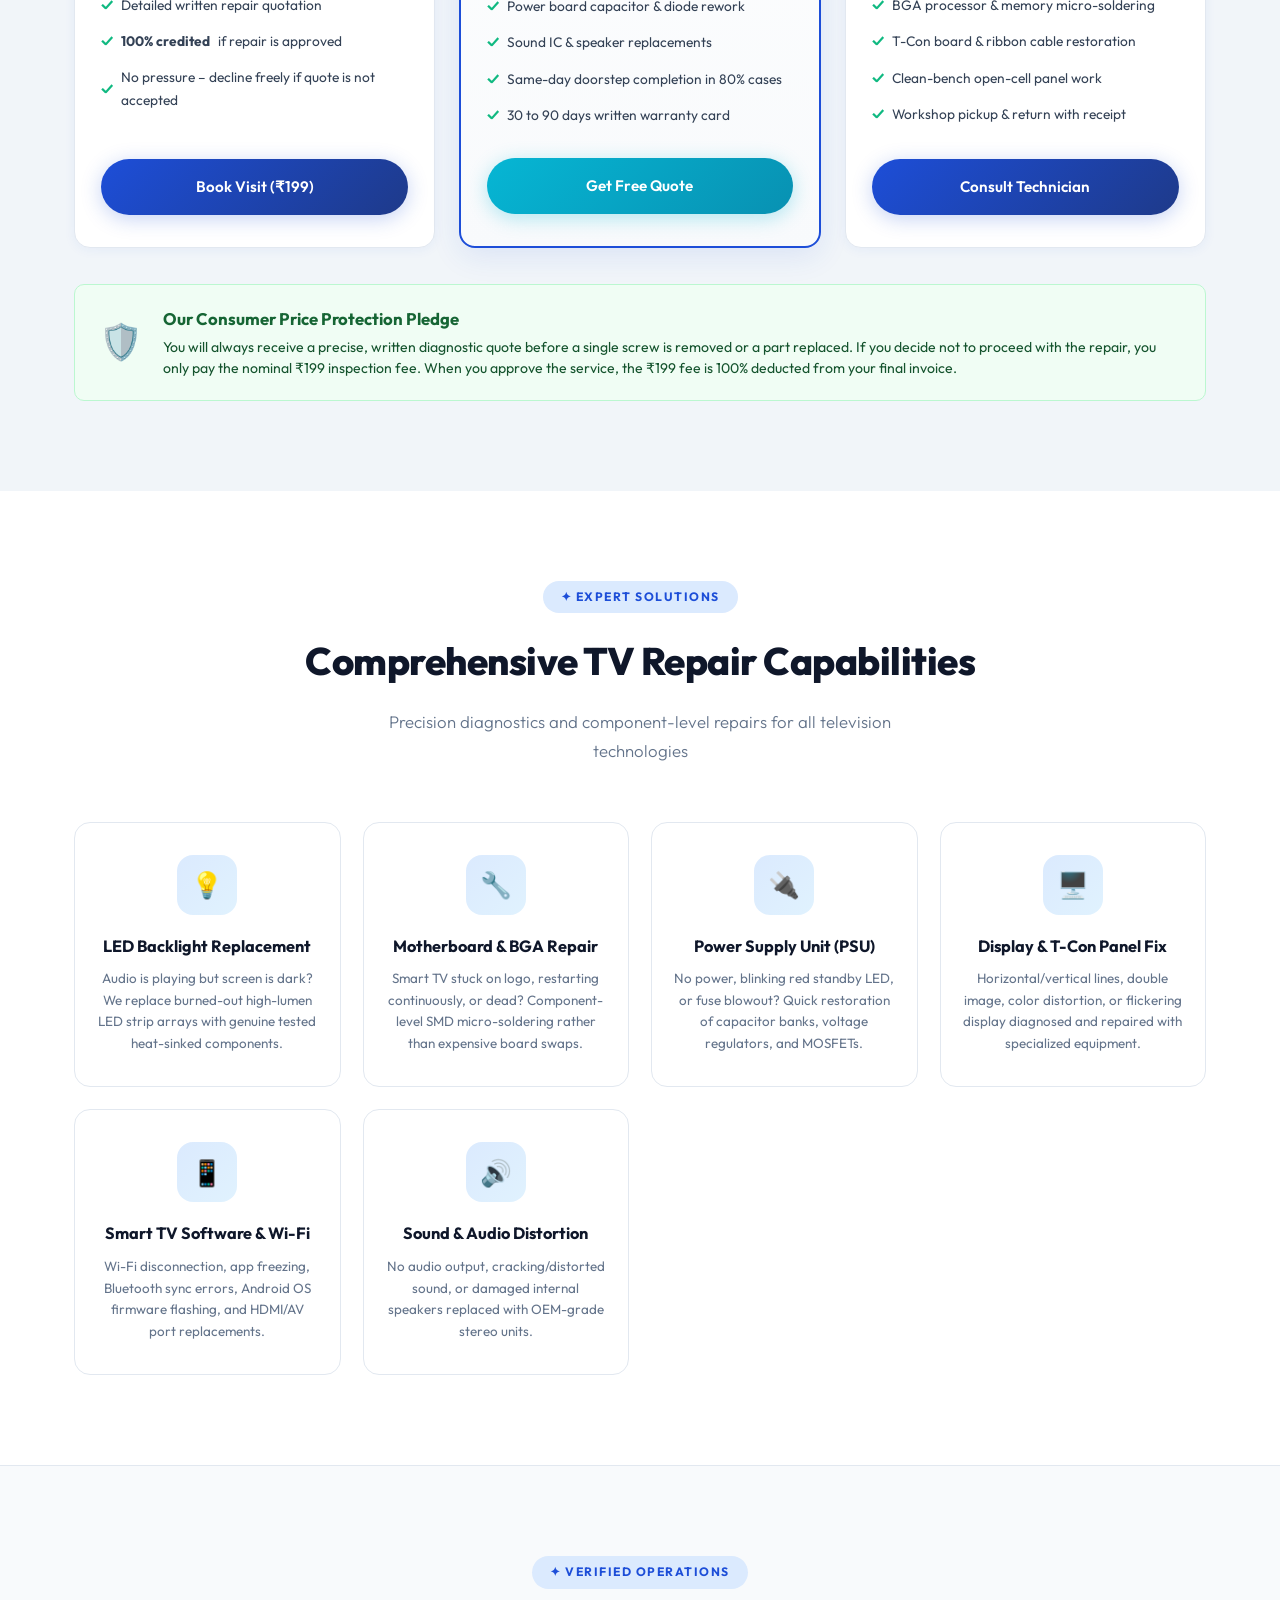
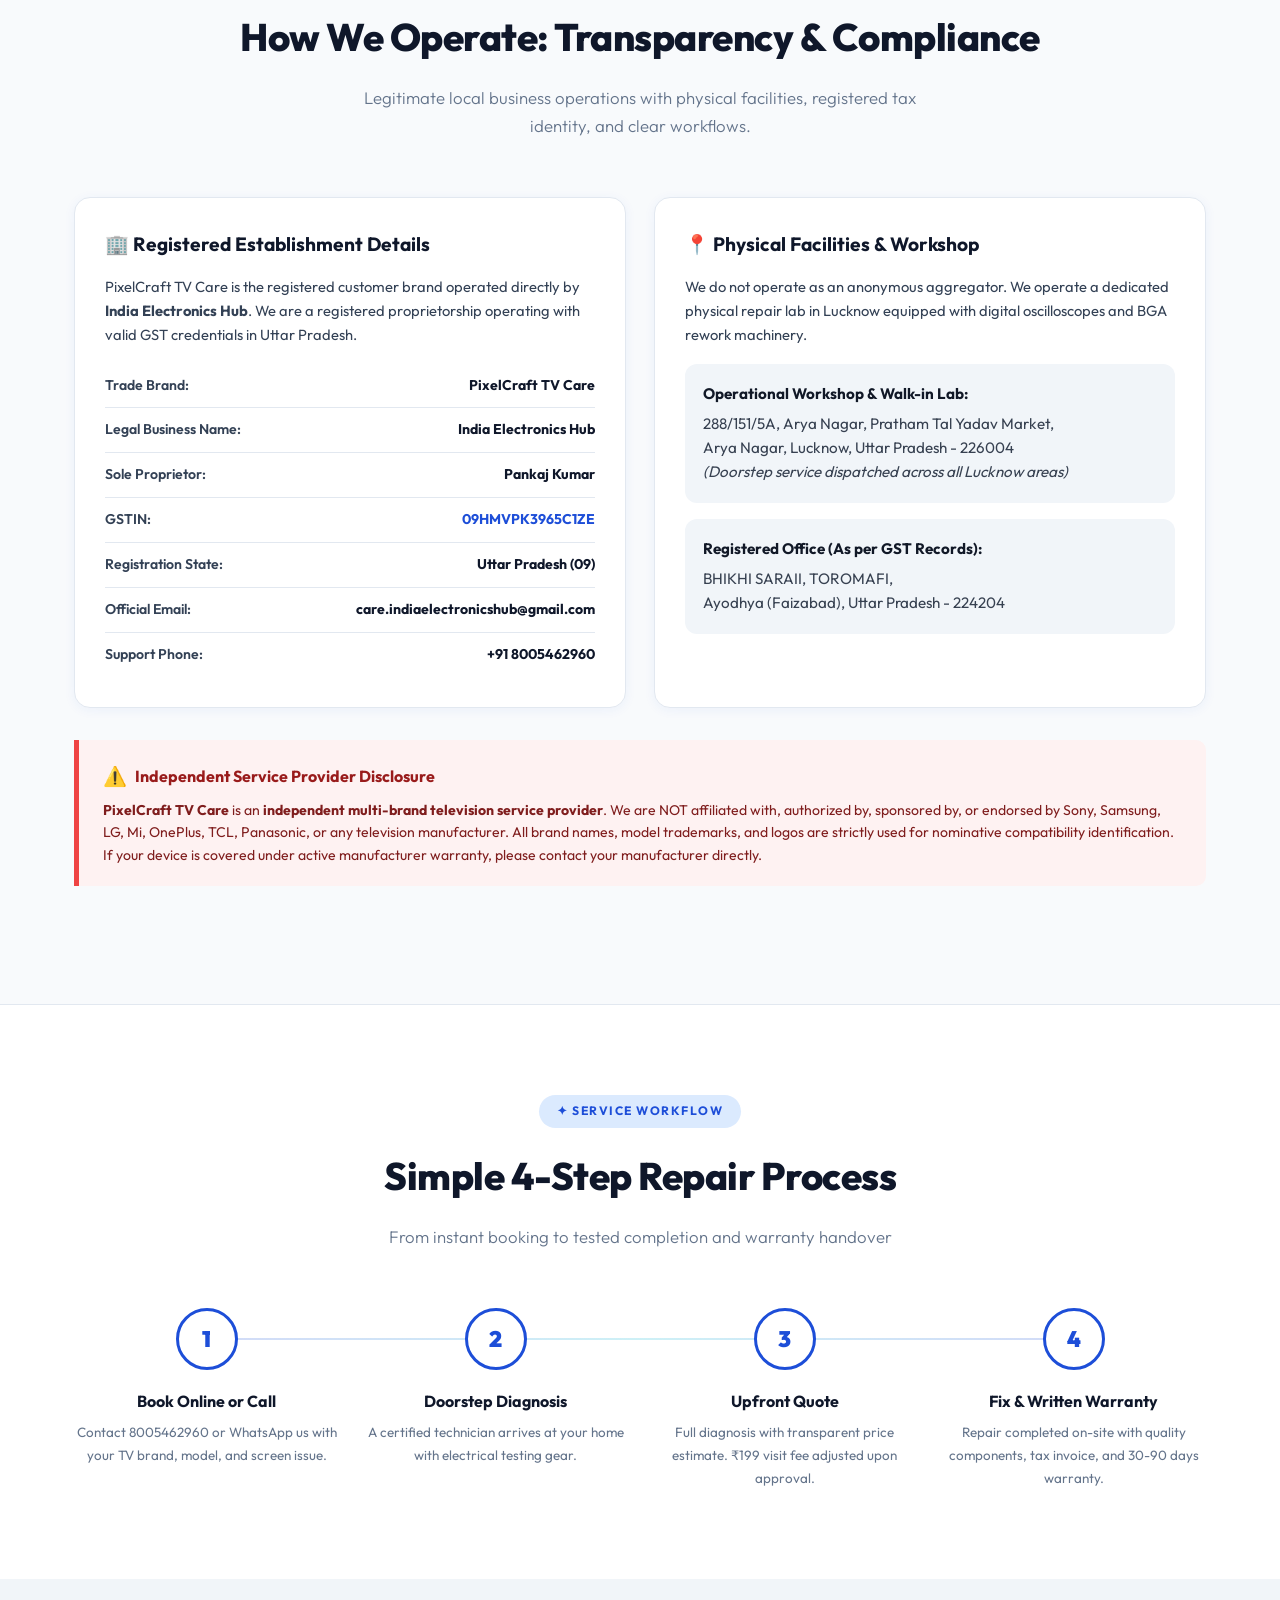
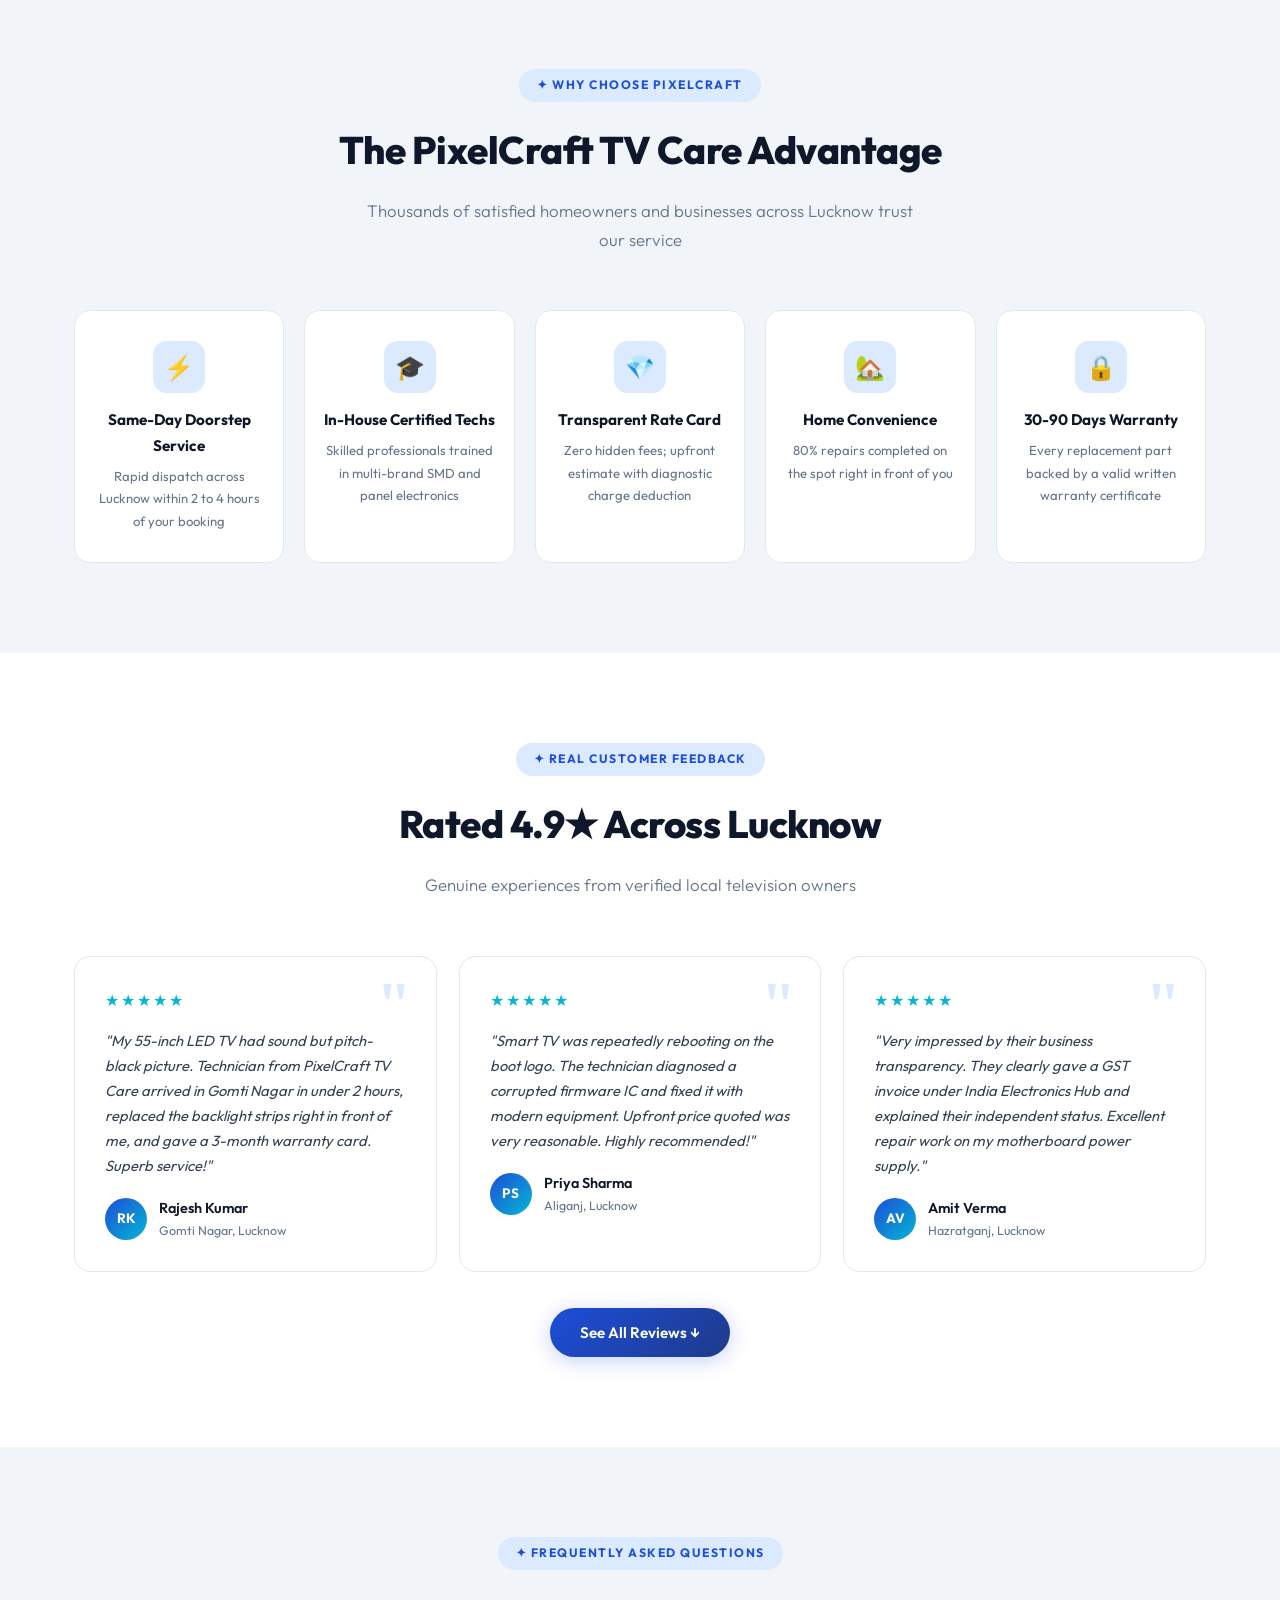
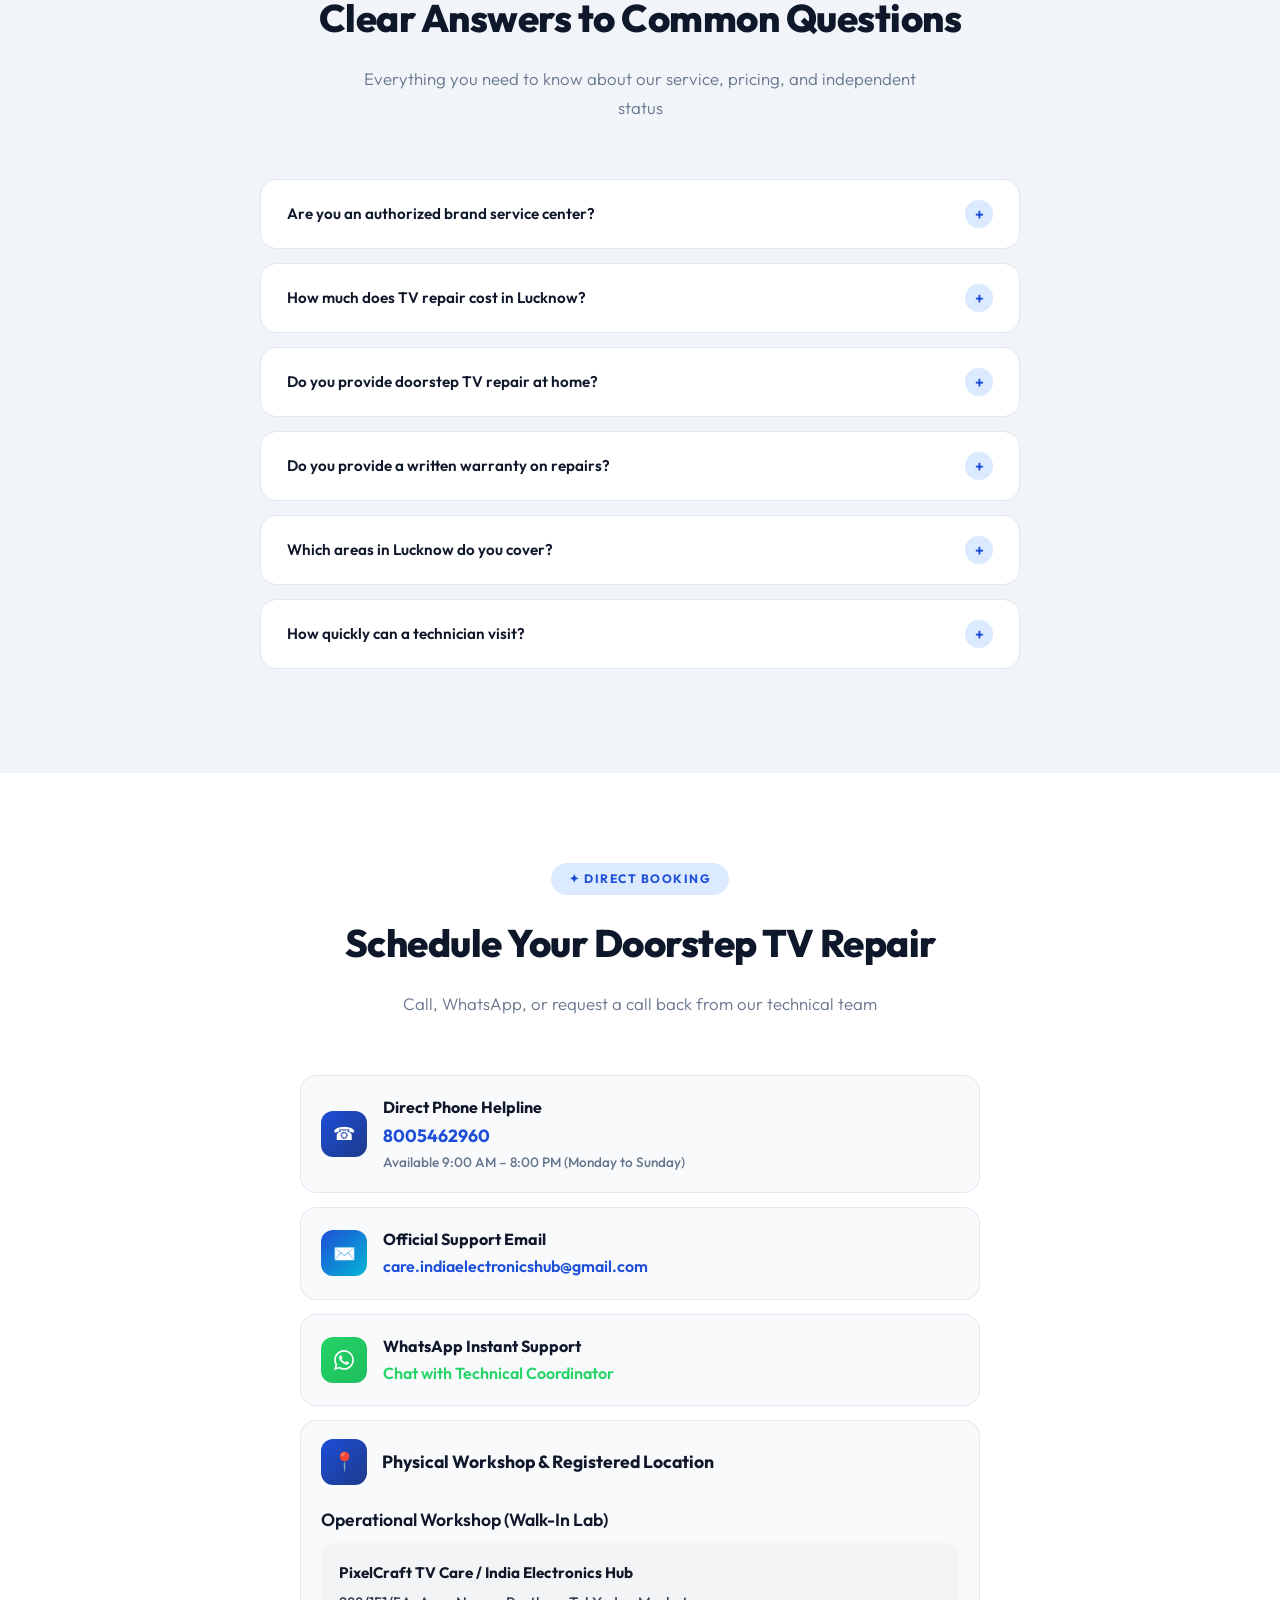
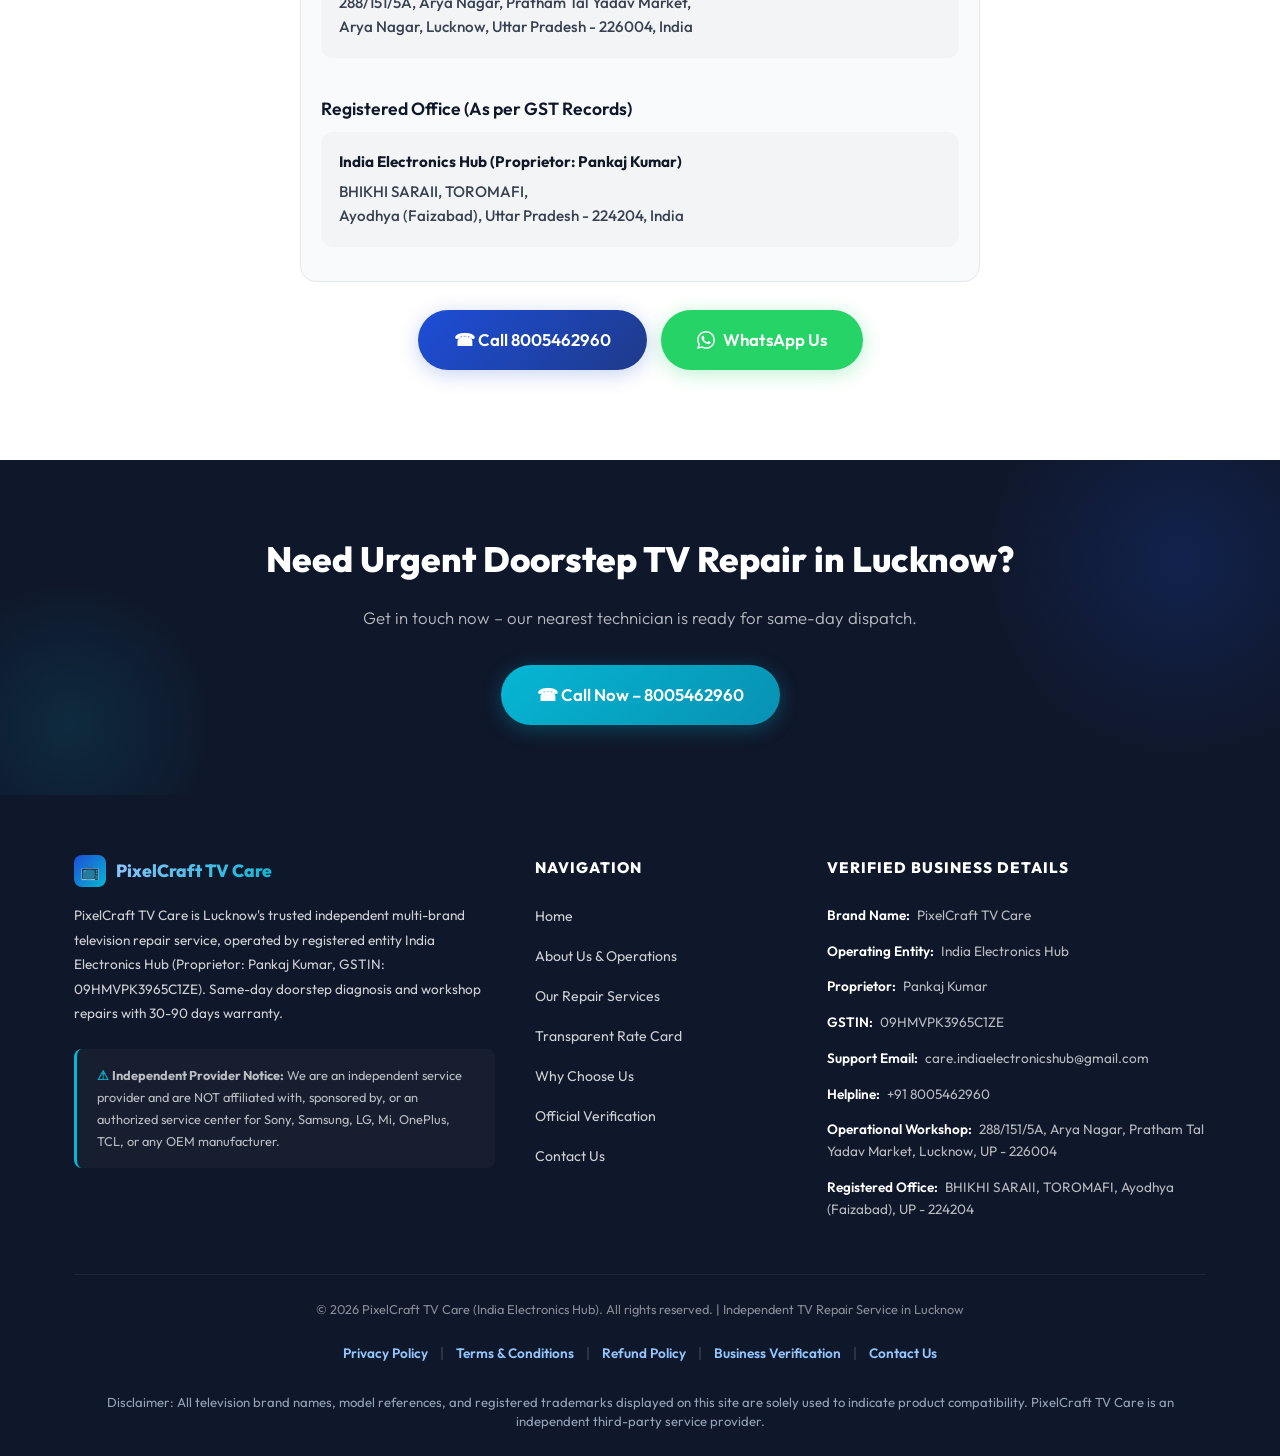
==== commit d1cd242b: "Revamp site for Google Ads BOV compliance, rebrand to PixelCraft TV Care, and mobile optimization" ====
--- a/index.html
+++ b/index.html
@@ -3,23 +3,25 @@
 <head>
 <meta charset="UTF-8">
 <meta name="viewport" content="width=device-width, initial-scale=1.0">
-<title>INDIA ELECTRONICS HUB SERVICE CENTRE – Expert TV Repair Service in Lucknow | LED, LCD & Smart TV</title>
-<meta name="description" content="INDIA ELECTRONICS HUB SERVICE CENTRE offers expert LED, LCD & Smart TV repair in Lucknow. Same-day doorstep service by certified technicians. Call 8005462960 for instant booking.">
-<meta name="keywords" content="TV repair Lucknow, LED TV repair, LCD TV repair, Smart TV repair, TV service centre Lucknow, INDIA ELECTRONICS HUB SERVICE CENTRE">
+<title>PixelCraft TV Care – Independent TV Repair Service in Lucknow | LED, LCD & Smart TV</title>
+<meta name="description" content="PixelCraft TV Care offers expert LED, LCD & Smart TV repair in Lucknow. Same-day doorstep service by certified technicians. Operated by India Electronics Hub (GSTIN: 09HMVPK3965C1ZE). Call 8005462960.">
+<meta name="keywords" content="TV repair Lucknow, LED TV repair Lucknow, Smart TV repair Lucknow, LCD TV service Lucknow, PixelCraft TV Care, India Electronics Hub, Pankaj Kumar">
 <link rel="stylesheet" href="style.css">
 <link rel="icon" type="image/svg+xml" href="data:image/svg+xml,<svg xmlns='http://www.w3.org/2000/svg' viewBox='0 0 100 100'><text y='.9em' font-size='90'>📺</text></svg>">
 <link rel="canonical" href="https://india-electronics-hub-service-centre.vercel.app/">
-<meta property="og:title" content="INDIA ELECTRONICS HUB SERVICE CENTRE - TV Repair">
-<meta property="og:description" content="Expert LED, LCD & Smart TV repair in Lucknow. Same-day doorstep service. Call 8005462960.">
+<meta property="og:title" content="PixelCraft TV Care - Independent TV Repair Lucknow">
+<meta property="og:description" content="Expert LED, LCD & Smart TV repair in Lucknow. Same-day doorstep service by India Electronics Hub (GST: 09HMVPK3965C1ZE). Call 8005462960.">
 <meta property="og:url" content="https://india-electronics-hub-service-centre.vercel.app/">
 <meta property="og:type" content="website">
 <script type="application/ld+json">
 {
   "@context": "https://schema.org",
   "@type": "LocalBusiness",
-  "name": "INDIA ELECTRONICS HUB SERVICE CENTRE",
+  "name": "PixelCraft TV Care",
+  "alternateName": "India Electronics Hub",
   "url": "https://india-electronics-hub-service-centre.vercel.app/",
   "telephone": "+918005462960",
+  "email": "care.indiaelectronicshub@gmail.com",
   "address": [
     {
       "@type": "PostalAddress",
@@ -38,30 +40,48 @@
       "addressCountry": "IN"
     }
   ],
+  "openingHoursSpecification": [
+    {
+      "@type": "OpeningHoursSpecification",
+      "dayOfWeek": ["Monday","Tuesday","Wednesday","Thursday","Friday","Saturday","Sunday"],
+      "opens": "09:00",
+      "closes": "20:00"
+    }
+  ],
   "areaServed": ["Lucknow", "Ayodhya"],
-  "priceRange": "₹₹"
+  "priceRange": "₹₹",
+  "taxID": "09HMVPK3965C1ZE"
 }
 </script>
 </head>
 <body>
 
+<!-- TOP COMPLIANCE BAR -->
+<div class="top-compliance-bar">
+  <div class="top-compliance-inner">
+    <span class="compliance-tag">⚠️ Independent Provider</span>
+    <span class="compliance-text">Multi-brand TV service in Lucknow. Not affiliated with Sony, Samsung, LG or OEM brands.</span>
+    <a href="business-verification.html" class="compliance-link">Verify GST Info &rarr;</a>
+  </div>
+</div>
+
 <!-- HEADER -->
 <header class="header" id="header">
   <div class="header-inner">
-    <a href="#home" class="logo">
+    <a href="index.html" class="logo">
       <span class="logo-icon">📺</span>
-      INDIA ELECTRONICS HUB <span>SERVICE CENTRE</span>
+      PixelCraft <span>TV Care</span>
     </a>
     <nav class="nav" id="desktopNav">
-      <a href="#home" class="active">Home</a>
-      <a href="#about">About</a>
+      <a href="index.html" class="active">Home</a>
+      <a href="about.html">About Us</a>
       <a href="#services">Services</a>
+      <a href="#pricing">Rate Card</a>
       <a href="#why">Why Us</a>
-      <a href="#reviews">Reviews</a>
-      <a href="#faq">FAQ</a>
+      <a href="business-verification.html">Verification</a>
       <a href="contact.html">Contact</a>
     </nav>
-    <a href="tel:8005462960" class="header-cta" id="headerCallBtn">&#9742; Call Now</a>
+    <a href="tel:8005462960" class="header-cta" id="headerCallBtn">&#9742; Call 8005462960</a>
     <button class="menu-toggle" id="menuToggle" aria-label="Open menu">&#9776;</button>
   </div>
 </header>
@@ -69,12 +89,12 @@
 <!-- MOBILE NAV -->
 <div class="mobile-nav" id="mobileNav">
   <button class="close-btn" id="closeNav" aria-label="Close menu">&times;</button>
-  <a href="#home">Home</a>
-  <a href="#about">About</a>
+  <a href="index.html">Home</a>
+  <a href="about.html">About Us</a>
   <a href="#services">Services</a>
+  <a href="#pricing">Rate Card</a>
   <a href="#why">Why Us</a>
-  <a href="#reviews">Reviews</a>
-  <a href="#faq">FAQ</a>
+  <a href="business-verification.html">Verification</a>
   <a href="contact.html">Contact</a>
   <a href="tel:8005462960" class="mobile-phone-btn">&#9742; Call 8005462960</a>
 </div>
@@ -85,10 +105,22 @@
     <div class="hero-content">
       <div class="hero-badge">
         <span class="badge-dot"></span>
-        Lucknow's Trusted TV Repair Experts
-      </div>
-      <h1>Expert <span class="highlight">TV Repair Service</span> in Lucknow</h1>
-      <p>LED, LCD & Smart TV repairs by certified technicians — fast, affordable doorstep service with same-day response and guaranteed satisfaction.</p>
+        Lucknow's Trusted Independent TV Technicians
+      </div>
+      <h1>Expert <span class="highlight">TV Repair Services</span> in Lucknow</h1>
+      <p>Precision doorstep diagnosis & component-level workshop repair for LED, LCD & Smart TVs. Operated by registered entity <strong>India Electronics Hub</strong> with transparent upfront quotes and 30-90 days written warranty.</p>
+      
+      <div style="margin-bottom: 24px;">
+        <div class="verified-entity-badge" style="background:rgba(255,255,255,0.08);color:#A7F3D0;border-color:rgba(16,185,129,0.3);">
+          <span style="display:inline-flex;align-items:center;gap:6px;">
+            <span class="verified-dot"></span>
+            <strong>Registered Proprietorship:</strong> India Electronics Hub
+          </span>
+          <span style="opacity:0.6;margin:0 4px;">|</span>
+          <span><strong>GSTIN:</strong> 09HMVPK3965C1ZE</span>
+        </div>
+      </div>
+
       <div class="hero-buttons">
         <a href="tel:8005462960" class="btn btn-primary" id="heroCallBtn">&#9742; Call Now &ndash; 8005462960</a>
         <a href="https://wa.me/918005462960?text=Hi%2C%20I%20need%20TV%20repair%20service%20in%20Lucknow" target="_blank" class="btn btn-whatsapp" id="heroWhatsappBtn">
@@ -96,27 +128,110 @@
           WhatsApp Us
         </a>
       </div>
+
       <div class="trust-bar">
         <div class="trust-item">
-          <div class="t-icon">🛡️</div>
-          <strong>Certified</strong>
-          <span>Expert Technicians</span>
+          <div class="t-icon">🏢</div>
+          <strong>GST Verified</strong>
+          <span>09HMVPK3965C1ZE</span>
         </div>
         <div class="trust-item">
           <div class="t-icon">⚡</div>
           <strong>Same Day</strong>
-          <span>Rapid Service</span>
+          <span>Rapid Response</span>
         </div>
         <div class="trust-item">
           <div class="t-icon">🏠</div>
           <strong>Doorstep</strong>
-          <span>At Your Home</span>
+          <span>All Over Lucknow</span>
         </div>
         <div class="trust-item">
-          <div class="t-icon">✅</div>
-          <strong>Warranty</strong>
-          <span>On All Repairs</span>
-        </div>
+          <div class="t-icon">🔒</div>
+          <strong>30-90 Days</strong>
+          <span>Written Warranty</span>
+        </div>
+      </div>
+    </div>
+  </div>
+</section>
+
+<!-- TRANSPARENT PRICING & RATE CARD (CRUCIAL FOR GOOGLE ADS VERIFICATION) -->
+<section class="section section-alt" id="pricing">
+  <div class="container">
+    <div class="section-header">
+      <div class="label">✦ Transparent Pricing</div>
+      <h2>Clear Rate Card & Fee Disclosure</h2>
+      <p>No unexpected bills or hidden charges. Upfront written quotation before any repair work starts.</p>
+    </div>
+
+    <div class="pricing-grid">
+      <!-- Card 1: Doorstep Inspection -->
+      <div class="pricing-card">
+        <div class="pricing-header">
+          <div class="pricing-icon">🔍</div>
+          <h3 class="pricing-title">Doorstep Inspection</h3>
+          <p class="pricing-desc">In-home technical diagnosis by our technician with testing tools.</p>
+        </div>
+        <div class="pricing-cost">
+          <div class="pricing-amount">₹199 <span>visit fee</span></div>
+        </div>
+        <ul class="pricing-features">
+          <li>Complete on-site electrical test</li>
+          <li>Detailed written repair quotation</li>
+          <li><strong>100% credited</strong> if repair is approved</li>
+          <li>No pressure &ndash; decline freely if quote is not accepted</li>
+        </ul>
+        <a href="tel:8005462960" class="btn btn-secondary" style="width:100%;justify-content:center;">Book Visit (₹199)</a>
+      </div>
+
+      <!-- Card 2: Modular & Board Fixes (Featured) -->
+      <div class="pricing-card featured">
+        <div class="pricing-badge">Most Common</div>
+        <div class="pricing-header">
+          <div class="pricing-icon">💡</div>
+          <h3 class="pricing-title">Backlight & Power Fix</h3>
+          <p class="pricing-desc">Repair for sound without picture, dead TVs, or standby issues.</p>
+        </div>
+        <div class="pricing-cost">
+          <div class="pricing-amount">From ₹599 <span>+ parts</span></div>
+        </div>
+        <ul class="pricing-features">
+          <li>LED backlight strip replacement</li>
+          <li>Power board capacitor & diode rework</li>
+          <li>Sound IC & speaker replacements</li>
+          <li>Same-day doorstep completion in 80% cases</li>
+          <li>30 to 90 days written warranty card</li>
+        </ul>
+        <a href="tel:8005462960" class="btn btn-primary" style="width:100%;justify-content:center;">Get Free Quote</a>
+      </div>
+
+      <!-- Card 3: Advanced Motherboard & Panel -->
+      <div class="pricing-card">
+        <div class="pricing-header">
+          <div class="pricing-icon">🔧</div>
+          <h3 class="pricing-title">Mainboard & Panel Care</h3>
+          <p class="pricing-desc">Advanced lab-grade repairs for smart OS crash, display lines & T-Con.</p>
+        </div>
+        <div class="pricing-cost">
+          <div class="pricing-amount">From ₹999 <span>estimate</span></div>
+        </div>
+        <ul class="pricing-features">
+          <li>Smart TV firmware/ROM reprogramming</li>
+          <li>BGA processor & memory micro-soldering</li>
+          <li>T-Con board & ribbon cable restoration</li>
+          <li>Clean-bench open-cell panel work</li>
+          <li>Workshop pickup & return with receipt</li>
+        </ul>
+        <a href="tel:8005462960" class="btn btn-secondary" style="width:100%;justify-content:center;">Consult Technician</a>
+      </div>
+    </div>
+
+    <!-- Pricing Guarantee Box -->
+    <div class="pricing-guarantee-box">
+      <div class="pricing-guarantee-icon">🛡️</div>
+      <div class="pricing-guarantee-content">
+        <h4>Our Consumer Price Protection Pledge</h4>
+        <p>You will always receive a precise, written diagnostic quote before a single screw is removed or a part replaced. If you decide not to proceed with the repair, you only pay the nominal ₹199 inspection fee. When you approve the service, the ₹199 fee is 100% deducted from your final invoice.</p>
       </div>
     </div>
   </div>
@@ -126,51 +241,128 @@
 <section class="section" id="services">
   <div class="container">
     <div class="section-header">
-      <div class="label">✦ What We Fix</div>
-      <h2>Complete TV Repair Solutions</h2>
-      <p>We diagnose and fix every type of TV issue with expert precision and care</p>
+      <div class="label">✦ Expert Solutions</div>
+      <h2>Comprehensive TV Repair Capabilities</h2>
+      <p>Precision diagnostics and component-level repairs for all television technologies</p>
     </div>
     <div class="services-grid">
       <a href="tel:8005462960" class="service-card" id="serviceLed">
         <div class="s-icon">💡</div>
-        <h3>LED TV Repair</h3>
-        <p>Expert repair for all LED TVs including backlight failure, panel issues and circuit problems.</p>
+        <h3>LED Backlight Replacement</h3>
+        <p>Audio is playing but screen is dark? We replace burned-out high-lumen LED strip arrays with genuine tested heat-sinked components.</p>
       </a>
-      <a href="tel:8005462960" class="service-card" id="serviceLcd">
+      <a href="tel:8005462960" class="service-card" id="serviceMotherboard">
+        <div class="s-icon">🔧</div>
+        <h3>Motherboard & BGA Repair</h3>
+        <p>Smart TV stuck on logo, restarting continuously, or dead? Component-level SMD micro-soldering rather than expensive board swaps.</p>
+      </a>
+      <a href="tel:8005462960" class="service-card" id="servicePower">
+        <div class="s-icon">🔌</div>
+        <h3>Power Supply Unit (PSU)</h3>
+        <p>No power, blinking red standby LED, or fuse blowout? Quick restoration of capacitor banks, voltage regulators, and MOSFETs.</p>
+      </a>
+      <a href="tel:8005462960" class="service-card" id="serviceDisplay">
         <div class="s-icon">🖥️</div>
-        <h3>LCD TV Repair</h3>
-        <p>Professional LCD TV troubleshooting and repair with genuine replacement parts.</p>
+        <h3>Display & T-Con Panel Fix</h3>
+        <p>Horizontal/vertical lines, double image, color distortion, or flickering display diagnosed and repaired with specialized equipment.</p>
       </a>
       <a href="tel:8005462960" class="service-card" id="serviceSmart">
         <div class="s-icon">📱</div>
-        <h3>Smart TV Repair</h3>
-        <p>Software updates, Wi-Fi issues, app crashes and hardware repair for smart TVs.</p>
-      </a>
-      <a href="tel:8005462960" class="service-card" id="serviceScreen">
-        <div class="s-icon">🔲</div>
-        <h3>Screen Replacement</h3>
-        <p>Cracked or damaged screen replacement service for all TV models and sizes.</p>
-      </a>
-      <a href="tel:8005462960" class="service-card" id="servicePower">
-        <div class="s-icon">🔌</div>
-        <h3>Power Issue Fix</h3>
-        <p>TV not turning on? We diagnose and fix all power supply and board issues.</p>
-      </a>
-      <a href="tel:8005462960" class="service-card" id="serviceMotherboard">
-        <div class="s-icon">🔧</div>
-        <h3>Motherboard Repair</h3>
-        <p>Advanced motherboard level repair by skilled technicians with modern tools.</p>
-      </a>
-      <a href="tel:8005462960" class="service-card" id="serviceDisplay">
-        <div class="s-icon">📺</div>
-        <h3>No Display Fix</h3>
-        <p>Blank screen, no picture, flickering display — we fix all display-related problems.</p>
+        <h3>Smart TV Software & Wi-Fi</h3>
+        <p>Wi-Fi disconnection, app freezing, Bluetooth sync errors, Android OS firmware flashing, and HDMI/AV port replacements.</p>
       </a>
       <a href="tel:8005462960" class="service-card" id="serviceSound">
         <div class="s-icon">🔊</div>
-        <h3>Sound Issue Fix</h3>
-        <p>No sound, distorted audio, or speaker problems repaired efficiently.</p>
+        <h3>Sound & Audio Distortion</h3>
+        <p>No audio output, cracking/distorted sound, or damaged internal speakers replaced with OEM-grade stereo units.</p>
       </a>
+    </div>
+  </div>
+</section>
+
+<!-- OPERATIONAL TRANSPARENCY & VERIFIED BUSINESS SHOWCASE -->
+<section class="section transparency-section" id="transparency">
+  <div class="container">
+    <div class="section-header">
+      <div class="label">✦ Verified Operations</div>
+      <h2>How We Operate: Transparency & Compliance</h2>
+      <p>Legitimate local business operations with physical facilities, registered tax identity, and clear workflows.</p>
+    </div>
+
+    <div class="transparency-grid">
+      <!-- Card 1: Registered Entity Details -->
+      <div class="transparency-card">
+        <h3>🏢 Registered Establishment Details</h3>
+        <p>PixelCraft TV Care is the registered customer brand operated directly by <strong>India Electronics Hub</strong>. We are a registered proprietorship operating with valid GST credentials in Uttar Pradesh.</p>
+        
+        <ul class="verification-kv-list">
+          <li><span class="kv-key">Trade Brand:</span> <span class="kv-value">PixelCraft TV Care</span></li>
+          <li><span class="kv-key">Legal Business Name:</span> <span class="kv-value">India Electronics Hub</span></li>
+          <li><span class="kv-key">Sole Proprietor:</span> <span class="kv-value">Pankaj Kumar</span></li>
+          <li><span class="kv-key">GSTIN:</span> <span class="kv-value" style="color:var(--primary)">09HMVPK3965C1ZE</span></li>
+          <li><span class="kv-key">Registration State:</span> <span class="kv-value">Uttar Pradesh (09)</span></li>
+          <li><span class="kv-key">Official Email:</span> <span class="kv-value">care.indiaelectronicshub@gmail.com</span></li>
+          <li><span class="kv-key">Support Phone:</span> <span class="kv-value">+91 8005462960</span></li>
+        </ul>
+      </div>
+
+      <!-- Card 2: Physical Workshop & Service Area -->
+      <div class="transparency-card">
+        <h3>📍 Physical Facilities & Workshop</h3>
+        <p>We do not operate as an anonymous aggregator. We operate a dedicated physical repair lab in Lucknow equipped with digital oscilloscopes and BGA rework machinery.</p>
+
+        <div class="address-custom-card" style="margin-top:14px;background:#F1F5F9;">
+          <strong>Operational Workshop & Walk-in Lab:</strong>
+          288/151/5A, Arya Nagar, Pratham Tal Yadav Market,<br>
+          Arya Nagar, Lucknow, Uttar Pradesh - 226004<br>
+          <em>(Doorstep service dispatched across all Lucknow areas)</em>
+        </div>
+
+        <div class="address-custom-card" style="background:#F1F5F9;">
+          <strong>Registered Office (As per GST Records):</strong>
+          BHIKHI SARAII, TOROMAFI,<br>
+          Ayodhya (Faizabad), Uttar Pradesh - 224204
+        </div>
+      </div>
+    </div>
+
+    <!-- Prominent Disclaimer Box -->
+    <div class="prominent-disclaimer-box" style="margin-top:32px;">
+      <h4><span style="font-size:1.2rem">⚠️</span> Independent Service Provider Disclosure</h4>
+      <p><strong>PixelCraft TV Care</strong> is an <strong>independent multi-brand television service provider</strong>. We are NOT affiliated with, authorized by, sponsored by, or endorsed by Sony, Samsung, LG, Mi, OnePlus, TCL, Panasonic, or any television manufacturer. All brand names, model trademarks, and logos are strictly used for nominative compatibility identification. If your device is covered under active manufacturer warranty, please contact your manufacturer directly.</p>
+    </div>
+  </div>
+</section>
+
+<!-- HOW IT WORKS -->
+<section class="section" id="process">
+  <div class="container">
+    <div class="section-header">
+      <div class="label">✦ Service Workflow</div>
+      <h2>Simple 4-Step Repair Process</h2>
+      <p>From instant booking to tested completion and warranty handover</p>
+    </div>
+    <div class="process-grid">
+      <div class="process-card" id="step1">
+        <div class="step">1</div>
+        <h3>Book Online or Call</h3>
+        <p>Contact 8005462960 or WhatsApp us with your TV brand, model, and screen issue.</p>
+      </div>
+      <div class="process-card" id="step2">
+        <div class="step">2</div>
+        <h3>Doorstep Diagnosis</h3>
+        <p>A certified technician arrives at your home with electrical testing gear.</p>
+      </div>
+      <div class="process-card" id="step3">
+        <div class="step">3</div>
+        <h3>Upfront Quote</h3>
+        <p>Full diagnosis with transparent price estimate. ₹199 visit fee adjusted upon approval.</p>
+      </div>
+      <div class="process-card" id="step4">
+        <div class="step">4</div>
+        <h3>Fix & Written Warranty</h3>
+        <p>Repair completed on-site with quality components, tax invoice, and 30-90 days warranty.</p>
+      </div>
     </div>
   </div>
 </section>
@@ -179,123 +371,35 @@
 <section class="section section-alt" id="why">
   <div class="container">
     <div class="section-header">
-      <div class="label">✦ The SCI Advantage</div>
-      <h2>Lucknow's Most Trusted TV Repair</h2>
-      <p>Thousands of satisfied customers across Lucknow trust INDIA ELECTRONICS HUB SERVICE CENTRE</p>
+      <div class="label">✦ Why Choose PixelCraft</div>
+      <h2>The PixelCraft TV Care Advantage</h2>
+      <p>Thousands of satisfied homeowners and businesses across Lucknow trust our service</p>
     </div>
     <div class="why-grid">
       <div class="why-card" id="whySameDay">
         <div class="w-icon">⚡</div>
-        <h3>Same-Day Repair</h3>
-        <p>Book now, get repaired today — no waiting around</p>
+        <h3>Same-Day Doorstep Service</h3>
+        <p>Rapid dispatch across Lucknow within 2 to 4 hours of your booking</p>
       </div>
       <div class="why-card" id="whyCertified">
         <div class="w-icon">🎓</div>
-        <h3>Trained Experts</h3>
-        <p>Experienced and certified TV repair professionals</p>
+        <h3>In-House Certified Techs</h3>
+        <p>Skilled professionals trained in multi-brand SMD and panel electronics</p>
       </div>
       <div class="why-card" id="whyPricing">
         <div class="w-icon">💎</div>
-        <h3>Fair Pricing</h3>
-        <p>Upfront quotes with zero hidden fees or surprises</p>
+        <h3>Transparent Rate Card</h3>
+        <p>Zero hidden fees; upfront estimate with diagnostic charge deduction</p>
       </div>
       <div class="why-card" id="whyDoorstep">
         <div class="w-icon">🏡</div>
-        <h3>At Your Door</h3>
-        <p>We come to you — no need to carry your TV anywhere</p>
+        <h3>Home Convenience</h3>
+        <p>80% repairs completed on the spot right in front of you</p>
       </div>
       <div class="why-card" id="whyWarranty">
         <div class="w-icon">🔒</div>
-        <h3>Repair Warranty</h3>
-        <p>Every repair backed by our service guarantee</p>
-      </div>
-    </div>
-  </div>
-</section>
-
-<!-- HOW IT WORKS -->
-<section class="section" id="process">
-  <div class="container">
-    <div class="section-header">
-      <div class="label">✦ Easy Process</div>
-      <h2>Get Your TV Fixed in 4 Steps</h2>
-      <p>Hassle-free from booking to completion</p>
-    </div>
-    <div class="process-grid">
-      <div class="process-card" id="step1">
-        <div class="step">1</div>
-        <h3>Call or WhatsApp</h3>
-        <p>Reach us at 8005462960 to describe your TV issue</p>
-      </div>
-      <div class="process-card" id="step2">
-        <div class="step">2</div>
-        <h3>We Schedule a Visit</h3>
-        <p>A technician is assigned and arrives at your preferred time</p>
-      </div>
-      <div class="process-card" id="step3">
-        <div class="step">3</div>
-        <h3>Inspect & Quote</h3>
-        <p>Full diagnosis with a clear, no-obligation cost estimate</p>
-      </div>
-      <div class="process-card" id="step4">
-        <div class="step">4</div>
-        <h3>Repair & Warranty</h3>
-        <p>Fix completed on-site with quality parts and written warranty</p>
-      </div>
-    </div>
-  </div>
-</section>
-
-<!-- ABOUT -->
-<section class="section section-alt" id="about">
-  <div class="container">
-    <div class="section-header">
-      <h2>Business Information & Contact</h2>
-      <div style="width:60px;height:3px;background:var(--accent);margin:14px auto;border-radius:2px;"></div>
-    </div>
-    <div class="about-grid">
-      <!-- Registered Entity Details -->
-      <div class="about-card">
-        <h3>Registered Entity Details</h3>
-        <ul class="entity-details">
-          <li><strong>Establishment Name:</strong> India Electronics Hub Service Centre</li>
-          <li><strong>Legal Name:</strong> Pankaj Kumar</li>
-          <li><strong>Business Type:</strong> Proprietorship</li>
-          <li><strong>GST Number:</strong> <span class="gst-text">09HMVPK3965C1ZE</span></li>
-          <li class="address-item"><strong>Registered Address:</strong><br>BHIKHI SARAII. TOROMAFI, Ayodhya (Faizabad),<br>Uttar Pradesh 224204 India</li>
-          <li class="address-item" style="border-top:1px dotted var(--border); margin-top:16px; padding-top:16px;"><strong>Operational Address:</strong><br>288/151/5A, ARYA NAGAR, PRATHAM TAL YADAV MARKET,<br>ARYA NAGAR.LUCKNOW Lucknow, Lucknow,<br>Uttar Pradesh, 226004</li>
-          <li class="address-note" style="margin-top:10px; font-size:0.9rem; color: #4b5563; line-height:1.5;">The above addresses are our registered business location and operational service centre, as per our GST registration records.</li>
-
-          <li style="border-top:1px dotted var(--border); margin-top:16px; padding-top:16px;"><strong>Website:</strong> india-electronics-hub-service-centre.vercel.app</li>
-        </ul>
-      </div>
-
-      <!-- Request a Call Back -->
-      <div class="about-card form-card">
-        <h3>Request a Call Back</h3>
-        <form class="callback-form">
-          <input type="text" placeholder="Your Full Name" required>
-          <input type="tel" placeholder="Mobile Number" required>
-          <select required>
-            <option value="" disabled selected>Select Appliance</option>
-            <option value="led">LED TV</option>
-            <option value="lcd">LCD TV</option>
-            <option value="smart">Smart TV</option>
-            <option value="other">Other</option>
-          </select>
-          <button type="submit" class="submit-btn">Submit Service Request</button>
-        </form>
-      </div>
-
-      <!-- Legal Disclaimer -->
-      <div class="about-card">
-        <h3>Legal Disclaimer</h3>
-        <div class="disclaimer-text">
-          <p><strong>Business Identity:</strong> INDIA ELECTRONICS HUB SERVICE CENTRE is a customer-facing service brand operated by INDIA ELECTRONICS HUB SERVICE CENTRE, a proprietorship business providing professional electronic appliance repair services across India.</p>
-          <p><strong>Independent Provider:</strong> We are an independent, third-party home appliance service provider. We are not affiliated with, endorsed by, or authorized by any specific OEM manufacturers.</p>
-          <p><strong>Brand Independence:</strong> All brand names, trademarks, and logos displayed on this website are the property of their respective owners and are used for descriptive and identification purposes only.</p>
-          <p><strong>Entity Declaration:</strong> We strictly operate under our legally registered entity name — INDIA ELECTRONICS HUB SERVICE CENTRE.</p>
-        </div>
+        <h3>30-90 Days Warranty</h3>
+        <p>Every replacement part backed by a valid written warranty certificate</p>
       </div>
     </div>
   </div>
@@ -305,39 +409,39 @@
 <section class="section" id="reviews">
   <div class="container">
     <div class="section-header">
-      <div class="label">✦ Happy Customers</div>
-      <h2>Rated 4.9★ by Lucknow Customers</h2>
-      <p>Real feedback from satisfied customers across Lucknow</p>
+      <div class="label">✦ Real Customer Feedback</div>
+      <h2>Rated 4.9★ Across Lucknow</h2>
+      <p>Genuine experiences from verified local television owners</p>
     </div>
     <div class="reviews-grid">
       <div class="review-card" id="review1">
         <div class="review-stars">★★★★★</div>
-        <p>"My LED TV had a backlight issue. The technician arrived within 2 hours and fixed it on the spot. Very professional and affordable!"</p>
+        <p>"My 55-inch LED TV had sound but pitch-black picture. Technician from PixelCraft TV Care arrived in Gomti Nagar in under 2 hours, replaced the backlight strips right in front of me, and gave a 3-month warranty card. Superb service!"</p>
         <div class="reviewer"><div class="reviewer-avatar">RK</div><div><div class="reviewer-name">Rajesh Kumar</div><div class="reviewer-loc">Gomti Nagar, Lucknow</div></div></div>
       </div>
       <div class="review-card" id="review2">
         <div class="review-stars">★★★★★</div>
-        <p>"Smart TV was not connecting to WiFi and apps kept crashing. INDIA ELECTRONICS HUB SERVICE CENTRE resolved everything in one visit. Highly recommended!"</p>
+        <p>"Smart TV was repeatedly rebooting on the boot logo. The technician diagnosed a corrupted firmware IC and fixed it with modern equipment. Upfront price quoted was very reasonable. Highly recommended!"</p>
         <div class="reviewer"><div class="reviewer-avatar">PS</div><div><div class="reviewer-name">Priya Sharma</div><div class="reviewer-loc">Aliganj, Lucknow</div></div></div>
       </div>
       <div class="review-card" id="review3">
         <div class="review-stars">★★★★★</div>
-        <p>"Same day service as promised. The technician was very knowledgeable and fixed my LCD TV's motherboard issue quickly. Fair pricing too."</p>
+        <p>"Very impressed by their business transparency. They clearly gave a GST invoice under India Electronics Hub and explained their independent status. Excellent repair work on my motherboard power supply."</p>
         <div class="reviewer"><div class="reviewer-avatar">AV</div><div><div class="reviewer-name">Amit Verma</div><div class="reviewer-loc">Hazratganj, Lucknow</div></div></div>
       </div>
       <div class="review-card hidden-review" id="review4">
         <div class="review-stars">★★★★★</div>
-        <p>"TV screen had lines appearing on it. Called them and they sent a technician within 2 hours. Great experience, very polite and skilled!"</p>
+        <p>"Screen had faint horizontal flickering. The technician inspected the T-Con ribbon cables and fixed the issue without demanding an expensive panel change. Very honest team."</p>
         <div class="reviewer"><div class="reviewer-avatar">SM</div><div><div class="reviewer-name">Sneha Mishra</div><div class="reviewer-loc">Indira Nagar, Lucknow</div></div></div>
       </div>
       <div class="review-card hidden-review" id="review5">
         <div class="review-stars">★★★★★</div>
-        <p>"Very trustworthy service. No hidden charges and the repair was done right in front of me. Will definitely use again for any TV issues."</p>
+        <p>"Zero hidden charges. They clearly told me the inspection charge of ₹199 would be deducted from my final bill, which they did. The repair was completed in 45 minutes."</p>
         <div class="reviewer"><div class="reviewer-avatar">VG</div><div><div class="reviewer-name">Vikram Gupta</div><div class="reviewer-loc">Mahanagar, Lucknow</div></div></div>
       </div>
       <div class="review-card hidden-review" id="review6">
         <div class="review-stars">★★★★★</div>
-        <p>"Power issue in my TV was fixed in 30 minutes. The technician explained the problem clearly. Very happy with the service and pricing."</p>
+        <p>"Power surge killed my TV during a thunderstorm. Technician replaced the internal surge diode and capacitors on the power supply board. Saved me from buying a new TV."</p>
         <div class="reviewer"><div class="reviewer-avatar">NK</div><div><div class="reviewer-name">Neha Kapoor</div><div class="reviewer-loc">Arya Nagar, Lucknow</div></div></div>
       </div>
     </div>
@@ -351,92 +455,99 @@
 <section class="section section-alt" id="faq">
   <div class="container">
     <div class="section-header">
-      <div class="label">✦ Got Questions?</div>
-      <h2>Frequently Asked Questions</h2>
-      <p>Everything you need to know about our TV repair service</p>
+      <div class="label">✦ Frequently Asked Questions</div>
+      <h2>Clear Answers to Common Questions</h2>
+      <p>Everything you need to know about our service, pricing, and independent status</p>
     </div>
     <div class="faq-list">
       <div class="faq-item" id="faq1">
+        <button class="faq-q" onclick="toggleFaq(this)">Are you an authorized brand service center? <span class="icon">+</span></button>
+        <div class="faq-a">No. PixelCraft TV Care is an <strong>independent multi-brand third-party television repair facility</strong> operated by India Electronics Hub (Proprietor: Pankaj Kumar, GSTIN: 09HMVPK3965C1ZE). We are not affiliated with, endorsed by, or authorized by Samsung, Sony, LG, Mi, or any specific TV manufacturer. We specialize in post-warranty repair solutions with genuine-grade tested components.</div>
+      </div>
+      <div class="faq-item" id="faq2">
         <button class="faq-q" onclick="toggleFaq(this)">How much does TV repair cost in Lucknow? <span class="icon">+</span></button>
-        <div class="faq-a">TV repair costs depend on the issue and TV model. Basic repairs start from ₹300. After diagnosis, our technician will provide an exact quote before proceeding with the repair.</div>
-      </div>
-      <div class="faq-item" id="faq2">
-        <button class="faq-q" onclick="toggleFaq(this)">Do you provide doorstep TV repair service? <span class="icon">+</span></button>
-        <div class="faq-a">Yes! We provide doorstep TV repair service across Lucknow. Our technician will visit your home and repair your TV on the spot in most cases.</div>
+        <div class="faq-a">Our doorstep inspection/visiting fee is ₹199. After thorough electrical diagnosis, our technician provides an exact written quote based on the faulty component (e.g. backlight strips from ₹599, power supply rework from ₹599). If you approve the repair, the <strong>entire ₹199 visit fee is credited</strong> towards your repair bill.</div>
       </div>
       <div class="faq-item" id="faq3">
-        <button class="faq-q" onclick="toggleFaq(this)">Which types of TVs do you repair? <span class="icon">+</span></button>
-        <div class="faq-a">We repair all types of televisions — LED TVs, LCD TVs, Smart TVs, OLED TVs, QLED TVs, curved TVs, and Android TVs of all sizes from all manufacturers.</div>
+        <button class="faq-q" onclick="toggleFaq(this)">Do you provide doorstep TV repair at home? <span class="icon">+</span></button>
+        <div class="faq-a">Yes! More than 80% of common TV issues (LED backlights, power supply capacitors, speaker faults, software crashes) are diagnosed and repaired right at your home in your presence. In rare cases requiring BGA micro-soldering or panel bonding, the unit is taken to our Arya Nagar workshop with a signed acknowledgement receipt.</div>
       </div>
       <div class="faq-item" id="faq4">
-        <button class="faq-q" onclick="toggleFaq(this)">How fast can you send a technician? <span class="icon">+</span></button>
-        <div class="faq-a">We aim for same-day service across Lucknow. In most areas, a technician can reach you within 2-4 hours of booking. For urgent requests, we prioritize immediate dispatch.</div>
+        <button class="faq-q" onclick="toggleFaq(this)">Do you provide a written warranty on repairs? <span class="icon">+</span></button>
+        <div class="faq-a">Yes. Every repair and replacement component is backed by our official written warranty certificate (ranging from 30 to 90 days depending on the component). If the same fault reoccurs within the warranty period, we fix it free of charge.</div>
       </div>
       <div class="faq-item" id="faq5">
-        <button class="faq-q" onclick="toggleFaq(this)">Do you provide warranty on repairs? <span class="icon">+</span></button>
-        <div class="faq-a">Absolutely. All repairs and replacement parts come with a service warranty. The duration depends on the repair type and is communicated upfront before work begins.</div>
+        <button class="faq-q" onclick="toggleFaq(this)">Which areas in Lucknow do you cover? <span class="icon">+</span></button>
+        <div class="faq-a">We provide same-day doorstep service across all sectors and localities of Lucknow, including Gomti Nagar, Hazratganj, Aliganj, Indira Nagar, Mahanagar, Arya Nagar, Alambagh, Charbagh, Chinhat, Rajajipuram, Vikas Nagar, Ashiyana, and surrounding areas.</div>
       </div>
       <div class="faq-item" id="faq6">
-        <button class="faq-q" onclick="toggleFaq(this)">What areas in Lucknow do you serve? <span class="icon">+</span></button>
-        <div class="faq-a">We serve all areas across Lucknow including Gomti Nagar, Hazratganj, Aliganj, Indira Nagar, Mahanagar, Arya Nagar, Alambagh, Chinhat, Rajajipuram, Vikas Nagar, and more.</div>
-      </div>
-    </div>
-  </div>
-</section>
-
-<!-- CONTACT -->
+        <button class="faq-q" onclick="toggleFaq(this)">How quickly can a technician visit? <span class="icon">+</span></button>
+        <div class="faq-a">We aim for same-day dispatch. In most Lucknow areas, our nearest mobile technician can arrive at your premises within 2 to 4 hours of confirmation. For emergency requests, priority dispatch is available.</div>
+      </div>
+    </div>
+  </div>
+</section>
+
+<!-- CONTACT & BOOKING -->
 <section class="section" id="contact">
   <div class="container">
     <div class="section-header">
-      <div class="label">✦ Get In Touch</div>
-      <h2>Book Your TV Repair Today</h2>
-      <p>Call or WhatsApp — we respond within minutes</p>
-    </div>
-    <div style="max-width:580px;margin:0 auto">
+      <div class="label">✦ Direct Booking</div>
+      <h2>Schedule Your Doorstep TV Repair</h2>
+      <p>Call, WhatsApp, or request a call back from our technical team</p>
+    </div>
+
+    <div style="max-width:680px;margin:0 auto">
       <div class="contact-detail" id="contactPhone">
         <div class="c-icon">&#9742;</div>
-        <div><strong>Phone</strong><br><a href="tel:8005462960" style="color:var(--primary);font-weight:600">8005462960</a></div>
-      </div>
+        <div>
+          <strong>Direct Phone Helpline</strong><br>
+          <a href="tel:8005462960" style="color:var(--primary);font-weight:700;font-size:1.1rem">8005462960</a>
+          <span style="font-size:0.85rem;color:var(--text-light);display:block;">Available 9:00 AM – 8:00 PM (Monday to Sunday)</span>
+        </div>
+      </div>
+
+      <div class="contact-detail" id="contactEmail">
+        <div class="c-icon" style="background:linear-gradient(135deg,var(--primary),var(--accent))">✉️</div>
+        <div>
+          <strong>Official Support Email</strong><br>
+          <a href="mailto:care.indiaelectronicshub@gmail.com" style="color:var(--primary);font-weight:600">care.indiaelectronicshub@gmail.com</a>
+        </div>
+      </div>
+
       <div class="contact-detail" id="contactWhatsapp">
         <div class="c-icon" style="background:linear-gradient(135deg,var(--whatsapp),#1EBE5D)">
           <svg width="20" height="20" viewBox="0 0 24 24" fill="white"><path d="M17.472 14.382c-.297-.149-1.758-.867-2.03-.967-.273-.099-.471-.148-.67.15-.197.297-.767.966-.94 1.164-.173.199-.347.223-.644.075-.297-.15-1.255-.463-2.39-1.475-.883-.788-1.48-1.761-1.653-2.059-.173-.297-.018-.458.13-.606.134-.133.298-.347.446-.52.149-.174.198-.298.298-.497.099-.198.05-.371-.025-.52-.075-.149-.669-1.612-.916-2.207-.242-.579-.487-.5-.669-.51-.173-.008-.371-.01-.57-.01-.198 0-.52.074-.792.372-.272.297-1.04 1.016-1.04 2.479 0 1.462 1.065 2.875 1.213 3.074.149.198 2.096 3.2 5.077 4.487.709.306 1.262.489 1.694.625.712.227 1.36.195 1.871.118.571-.085 1.758-.719 2.006-1.413.248-.694.248-1.289.173-1.413-.074-.124-.272-.198-.57-.347m-5.421 7.403h-.004a9.87 9.87 0 01-5.031-1.378l-.361-.214-3.741.982.998-3.648-.235-.374a9.86 9.86 0 01-1.51-5.26c.001-5.45 4.436-9.884 9.888-9.884 2.64 0 5.122 1.03 6.988 2.898a9.825 9.825 0 012.893 6.994c-.003 5.45-4.437 9.884-9.885 9.884m8.413-18.297A11.815 11.815 0 0012.05 0C5.495 0 .16 5.335.157 11.892c0 2.096.547 4.142 1.588 5.945L.057 24l6.305-1.654a11.882 11.882 0 005.683 1.448h.005c6.554 0 11.89-5.335 11.893-11.893a11.821 11.821 0 00-3.48-8.413z"/></svg>
         </div>
-        <div><strong>WhatsApp</strong><br><a href="https://wa.me/918005462960" target="_blank" style="color:var(--whatsapp);font-weight:600">Chat with us instantly</a></div>
-      </div>
-      <div class="contact-detail" id="contactArea" style="flex-direction: column; align-items: stretch; gap: 0;">
+        <div>
+          <strong>WhatsApp Instant Support</strong><br>
+          <a href="https://wa.me/918005462960?text=Hi%2C%20I%20need%20TV%20repair%20service%20in%20Lucknow" target="_blank" style="color:var(--whatsapp);font-weight:600">Chat with Technical Coordinator</a>
+        </div>
+      </div>
+
+      <div class="contact-detail" id="contactLocation" style="flex-direction: column; align-items: stretch; gap: 0;">
         <div style="display: flex; align-items: center; gap: 15px; margin-bottom: 5px;">
           <div class="c-icon">📍</div>
-          <strong style="font-size:1.1rem; color: var(--text-dark);">Our Locations</strong>
+          <strong style="font-size:1.1rem; color: var(--text);">Physical Workshop & Registered Location</strong>
         </div>
         
-        <div class="address-card-heading" style="margin-top: 15px;">Registered Office</div>
+        <div class="address-card-heading" style="margin-top: 15px;">Operational Workshop (Walk-In Lab)</div>
         <div class="address-custom-card">
-          <strong>INDIA ELECTRONICS HUB SERVICE CENTRE</strong>
-          BHIKHI SARAII, TOROMAFI<br>
-          Ayodhya (Faizabad), Uttar Pradesh - 224204<br>
-          India
-        </div>
-
-        <div class="address-card-heading">Operational Address</div>
+          <strong>PixelCraft TV Care / India Electronics Hub</strong>
+          288/151/5A, Arya Nagar, Pratham Tal Yadav Market,<br>
+          Arya Nagar, Lucknow, Uttar Pradesh - 226004, India
+        </div>
+
+        <div class="address-card-heading">Registered Office (As per GST Records)</div>
         <div class="address-custom-card">
-          <strong>INDIA ELECTRONICS HUB SERVICE CENTRE</strong>
-          288/151/5A, Arya Nagar,<br>
-          Pratham Tal Yadav Market,<br>
-          Arya Nagar,<br>
-          Lucknow, Uttar Pradesh - 226004<br>
-          India
-        </div>
-
-        <div class="address-note">
-          The above addresses are our registered business location and operational service centre, as per our GST registration records.
-        </div>
-      </div>
-      <div class="contact-detail" id="contactHours">
-        <div class="c-icon" style="background:linear-gradient(135deg,var(--accent),var(--accent-dark))">⏰</div>
-        <div><strong>Working Hours</strong><br>Monday – Sunday: 9:00 AM – 8:00 PM</div>
-      </div>
+          <strong>India Electronics Hub (Proprietor: Pankaj Kumar)</strong>
+          BHIKHI SARAII, TOROMAFI,<br>
+          Ayodhya (Faizabad), Uttar Pradesh - 224204, India
+        </div>
+      </div>
+
       <div style="text-align:center;margin-top:28px;display:flex;gap:14px;justify-content:center;flex-wrap:wrap">
-        <a href="tel:8005462960" class="btn btn-secondary" style="padding:16px 36px;font-size:1.05rem" id="contactCallBtn">&#9742; Call Now – 8005462960</a>
+        <a href="tel:8005462960" class="btn btn-secondary" style="padding:16px 36px;font-size:1.05rem" id="contactCallBtn">&#9742; Call 8005462960</a>
         <a href="https://wa.me/918005462960?text=Hi%2C%20I%20need%20TV%20repair%20service%20in%20Lucknow" target="_blank" class="btn btn-whatsapp" style="padding:16px 36px;font-size:1.05rem" id="contactWaBtn">
           <svg width="18" height="18" viewBox="0 0 24 24" fill="currentColor"><path d="M17.472 14.382c-.297-.149-1.758-.867-2.03-.967-.273-.099-.471-.148-.67.15-.197.297-.767.966-.94 1.164-.173.199-.347.223-.644.075-.297-.15-1.255-.463-2.39-1.475-.883-.788-1.48-1.761-1.653-2.059-.173-.297-.018-.458.13-.606.134-.133.298-.347.446-.52.149-.174.198-.298.298-.497.099-.198.05-.371-.025-.52-.075-.149-.669-1.612-.916-2.207-.242-.579-.487-.5-.669-.51-.173-.008-.371-.01-.57-.01-.198 0-.52.074-.792.372-.272.297-1.04 1.016-1.04 2.479 0 1.462 1.065 2.875 1.213 3.074.149.198 2.096 3.2 5.077 4.487.709.306 1.262.489 1.694.625.712.227 1.36.195 1.871.118.571-.085 1.758-.719 2.006-1.413.248-.694.248-1.289.173-1.413-.074-.124-.272-.198-.57-.347m-5.421 7.403h-.004a9.87 9.87 0 01-5.031-1.378l-.361-.214-3.741.982.998-3.648-.235-.374a9.86 9.86 0 01-1.51-5.26c.001-5.45 4.436-9.884 9.888-9.884 2.64 0 5.122 1.03 6.988 2.898a9.825 9.825 0 012.893 6.994c-.003 5.45-4.437 9.884-9.885 9.884m8.413-18.297A11.815 11.815 0 0012.05 0C5.495 0 .16 5.335.157 11.892c0 2.096.547 4.142 1.588 5.945L.057 24l6.305-1.654a11.882 11.882 0 005.683 1.448h.005c6.554 0 11.89-5.335 11.893-11.893a11.821 11.821 0 00-3.48-8.413z"/></svg>
           WhatsApp Us
@@ -449,9 +560,9 @@
 <!-- CTA BANNER -->
 <section class="cta-banner" id="ctaBanner">
   <div class="container">
-    <h2>Need Urgent TV Repair in Lucknow?</h2>
-    <p>Our expert technicians are just a call away. Get same-day doorstep service!</p>
-    <a href="tel:8005462960" class="btn btn-primary" style="font-size:1.05rem;padding:16px 36px" id="ctaCallBtn">&#9742; Call Now – 8005462960</a>
+    <h2>Need Urgent Doorstep TV Repair in Lucknow?</h2>
+    <p>Get in touch now &ndash; our nearest technician is ready for same-day dispatch.</p>
+    <a href="tel:8005462960" class="btn btn-primary" style="font-size:1.05rem;padding:16px 36px" id="ctaCallBtn">&#9742; Call Now &ndash; 8005462960</a>
   </div>
 </section>
 
@@ -462,40 +573,41 @@
       <div class="footer-col-about">
         <div class="footer-logo">
           <span class="fl-icon">📺</span>
-          <span class="fl-text">INDIA ELECTRONICS HUB SERVICE CENTRE</span>
-        </div>
-        <p class="footer-about">INDIA ELECTRONICS HUB SERVICE CENTRE is Lucknow's trusted TV repair service provider. We offer expert repair solutions for LED, LCD, and Smart TVs with same-day doorstep service by certified technicians.</p>
+          <span class="fl-text">PixelCraft TV Care</span>
+        </div>
+        <p class="footer-about">PixelCraft TV Care is Lucknow's trusted independent multi-brand television repair service, operated by registered entity India Electronics Hub (Proprietor: Pankaj Kumar, GSTIN: 09HMVPK3965C1ZE). Same-day doorstep diagnosis and workshop repairs with 30-90 days warranty.</p>
         <div class="footer-disclaimer">
-          <span class="warning-icon">⚠</span> Disclaimer: We provide independent TV repair services and are not affiliated with any brand. All brand names are used for reference only.
+          <span class="warning-icon">⚠</span> <strong>Independent Provider Notice:</strong> We are an independent service provider and are NOT affiliated with, sponsored by, or an authorized service center for Sony, Samsung, LG, Mi, OnePlus, TCL, or any OEM manufacturer.
         </div>
       </div>
       <div class="footer-col-links">
-        <h4>QUICK LINKS</h4>
+        <h4>NAVIGATION</h4>
         <div class="footer-links">
           <a href="index.html">Home</a>
-          <a href="index.html#about">About Us</a>
-          <a href="index.html#services">Our Services</a>
-          <a href="index.html#why">Why Choose Us</a>
-          <a href="index.html#reviews">Customer Reviews</a>
-          <a href="index.html#faq">FAQ</a>
+          <a href="about.html">About Us & Operations</a>
+          <a href="#services">Our Repair Services</a>
+          <a href="#pricing">Transparent Rate Card</a>
+          <a href="#why">Why Choose Us</a>
+          <a href="business-verification.html">Official Verification</a>
           <a href="contact.html">Contact Us</a>
         </div>
       </div>
       <div class="footer-col-legal">
-        <h4>LEGAL & OFFICE</h4>
+        <h4>VERIFIED BUSINESS DETAILS</h4>
         <ul class="legal-office-list">
-          <li><strong>Entity:</strong> INDIA ELECTRONICS HUB SERVICE CENTRE</li>
-          <li><strong>Legal Name:</strong> Pankaj Kumar</li>
-          <li><strong>Business Type:</strong> Proprietorship</li>
-          <li><strong>GST Number:</strong> 09HMVPK3965C1ZE</li>
-          <li><strong>Registered Office:</strong> <address style="display:inline;font-style:normal;">BHIKHI SARAII. TOROMAFI, Ayodhya (Faizabad), Uttar Pradesh 224204 India</address></li>
-          <li><strong>Operational Address:</strong> <address style="display:inline;font-style:normal;">288/151/5A, ARYA NAGAR, PRATHAM TAL YADAV MARKET, ARYA NAGAR.LUCKNOW Lucknow, Lucknow, Uttar Pradesh, 226004</address></li>
-          <li style="margin-top:10px; font-size:0.9rem; color:rgba(255,255,255,0.8); line-height:1.5; border-top:1px solid rgba(255,255,255,0.1); padding-top:10px;">The above addresses are our registered business location and operational service centre, as per our GST registration records.</li>
+          <li><strong>Brand Name:</strong> PixelCraft TV Care</li>
+          <li><strong>Operating Entity:</strong> India Electronics Hub</li>
+          <li><strong>Proprietor:</strong> Pankaj Kumar</li>
+          <li><strong>GSTIN:</strong> 09HMVPK3965C1ZE</li>
+          <li><strong>Support Email:</strong> care.indiaelectronicshub@gmail.com</li>
+          <li><strong>Helpline:</strong> +91 8005462960</li>
+          <li><strong>Operational Workshop:</strong> 288/151/5A, Arya Nagar, Pratham Tal Yadav Market, Lucknow, UP - 226004</li>
+          <li><strong>Registered Office:</strong> BHIKHI SARAII, TOROMAFI, Ayodhya (Faizabad), UP - 224204</li>
         </ul>
       </div>
     </div>
     <div class="footer-bottom">
-      <p class="copyright-text">&copy; 2026 INDIA ELECTRONICS HUB SERVICE CENTRE. All rights reserved. | TV Repair Service in Lucknow</p>
+      <p class="copyright-text">&copy; 2026 PixelCraft TV Care (India Electronics Hub). All rights reserved. | Independent TV Repair Service in Lucknow</p>
       <div class="footer-bottom-links">
         <a href="privacy-policy.html">Privacy Policy</a> <span class="sep">|</span> 
         <a href="terms-and-conditions.html">Terms & Conditions</a> <span class="sep">|</span> 
@@ -503,7 +615,7 @@
         <a href="business-verification.html">Business Verification</a> <span class="sep">|</span> 
         <a href="contact.html">Contact Us</a>
       </div>
-      <p class="disclaimer-text" style="font-size: 0.85rem; color: #a0aec0; margin-top: 15px; text-align: center; line-height: 1.5; padding: 0 15px;">Disclaimer: All brand names and logos used on this website are for representation purposes only. We are an independent multi-brand service center legally operating as INDIA ELECTRONICS HUB SERVICE CENTRE.</p>
+      <p class="disclaimer-text" style="font-size: 0.82rem; color: #94A3B8; margin-top: 15px; text-align: center; line-height: 1.5; padding: 0 15px;">Disclaimer: All television brand names, model references, and registered trademarks displayed on this site are solely used to indicate product compatibility. PixelCraft TV Care is an independent third-party service provider.</p>
     </div>
   </div>
 </footer>
@@ -512,12 +624,12 @@
 <a href="https://wa.me/918005462960?text=Hi%2C%20I%20need%20TV%20repair%20service%20in%20Lucknow" target="_blank" class="floating-whatsapp" aria-label="WhatsApp" id="floatingWa">
   <svg width="28" height="28" viewBox="0 0 24 24" fill="white"><path d="M17.472 14.382c-.297-.149-1.758-.867-2.03-.967-.273-.099-.471-.148-.67.15-.197.297-.767.966-.94 1.164-.173.199-.347.223-.644.075-.297-.15-1.255-.463-2.39-1.475-.883-.788-1.48-1.761-1.653-2.059-.173-.297-.018-.458.13-.606.134-.133.298-.347.446-.52.149-.174.198-.298.298-.497.099-.198.05-.371-.025-.52-.075-.149-.669-1.612-.916-2.207-.242-.579-.487-.5-.669-.51-.173-.008-.371-.01-.57-.01-.198 0-.52.074-.792.372-.272.297-1.04 1.016-1.04 2.479 0 1.462 1.065 2.875 1.213 3.074.149.198 2.096 3.2 5.077 4.487.709.306 1.262.489 1.694.625.712.227 1.36.195 1.871.118.571-.085 1.758-.719 2.006-1.413.248-.694.248-1.289.173-1.413-.074-.124-.272-.198-.57-.347m-5.421 7.403h-.004a9.87 9.87 0 01-5.031-1.378l-.361-.214-3.741.982.998-3.648-.235-.374a9.86 9.86 0 01-1.51-5.26c.001-5.45 4.436-9.884 9.888-9.884 2.64 0 5.122 1.03 6.988 2.898a9.825 9.825 0 012.893 6.994c-.003 5.45-4.437 9.884-9.885 9.884m8.413-18.297A11.815 11.815 0 0012.05 0C5.495 0 .16 5.335.157 11.892c0 2.096.547 4.142 1.588 5.945L.057 24l6.305-1.654a11.882 11.882 0 005.683 1.448h.005c6.554 0 11.89-5.335 11.893-11.893a11.821 11.821 0 00-3.48-8.413z"/></svg>
 </a>
-<a href="tel:8005462960" class="floating-call" id="floatingCall">&#9742; Call Now</a>
+<a href="tel:8005462960" class="floating-call" id="floatingCall">&#9742; Call Now – 8005462960</a>
 
 <script>
 // Sticky header effect
 window.addEventListener("scroll", function() {
-  document.getElementById("header").classList.toggle("scrolled", window.scrollY > 50);
+  document.getElementById("header").classList.toggle("scrolled", window.scrollY > 40);
 });
 
 // Mobile nav toggle
@@ -528,7 +640,6 @@
   document.getElementById("mobileNav").classList.remove("open");
 });
 
-// Close mobile nav on link click
 document.querySelectorAll('.mobile-nav a:not(.close-btn):not(.mobile-phone-btn)').forEach(function(link) {
   link.addEventListener('click', function() {
     document.getElementById('mobileNav').classList.remove('open');
@@ -545,7 +656,7 @@
 }
 
 // Scroll-triggered fade-in animation
-var observerOptions = { threshold: 0.15, rootMargin: '0px 0px -40px 0px' };
+var observerOptions = { threshold: 0.12, rootMargin: '0px 0px -30px 0px' };
 var observer = new IntersectionObserver(function(entries) {
   entries.forEach(function(entry) {
     if (entry.isIntersecting) {
@@ -555,10 +666,10 @@
   });
 }, observerOptions);
 
-document.querySelectorAll('.service-card, .why-card, .process-card, .review-card:not(.hidden-review)').forEach(function(el) {
+document.querySelectorAll('.service-card, .why-card, .process-card, .pricing-card, .review-card:not(.hidden-review)').forEach(function(el) {
   el.style.opacity = '0';
-  el.style.transform = 'translateY(24px)';
-  el.style.transition = 'opacity 0.6s cubic-bezier(0.22,1,0.36,1), transform 0.6s cubic-bezier(0.22,1,0.36,1)';
+  el.style.transform = 'translateY(20px)';
+  el.style.transition = 'opacity 0.5s cubic-bezier(0.22,1,0.36,1), transform 0.5s cubic-bezier(0.22,1,0.36,1)';
   observer.observe(el);
 });
 
@@ -573,8 +684,8 @@
     } else {
       el.style.display = 'block';
       el.style.opacity = '0';
-      el.style.transform = 'translateY(24px)';
-      el.style.transition = 'opacity 0.6s cubic-bezier(0.22,1,0.36,1), transform 0.6s cubic-bezier(0.22,1,0.36,1)';
+      el.style.transform = 'translateY(20px)';
+      el.style.transition = 'opacity 0.5s cubic-bezier(0.22,1,0.36,1), transform 0.5s cubic-bezier(0.22,1,0.36,1)';
       setTimeout(function() { el.style.opacity = '1'; el.style.transform = 'translateY(0)'; }, 50);
     }
   });
--- a/style.css
+++ b/style.css
@@ -75,16 +75,16 @@
 
 /* ===== HEADER ===== */
 .header {
-  position: fixed; top: 0; left: 0; right: 0; z-index: 1000;
-  background: rgba(255,255,255,0.92);
+  position: sticky; top: 0; left: 0; right: 0; z-index: 1000;
+  background: rgba(255,255,255,0.96);
   backdrop-filter: blur(20px) saturate(180%);
   -webkit-backdrop-filter: blur(20px) saturate(180%);
-  border-bottom: 1px solid rgba(226,221,240,0.5);
-  transition: all 0.4s var(--ease);
+  border-bottom: 1px solid rgba(226,221,240,0.6);
+  transition: all 0.3s var(--ease);
 }
 .header.scrolled {
   box-shadow: var(--shadow-md);
-  background: rgba(255,255,255,0.97);
+  background: rgba(255,255,255,0.98);
 }
 .header-inner {
   display: flex; align-items: center; justify-content: space-between;
@@ -131,7 +131,7 @@
 
 /* ===== HERO ===== */
 .hero {
-  padding: 150px 0 90px;
+  padding: 50px 0 80px;
   background: var(--dark);
   position: relative; overflow: hidden; color: var(--white);
 }
@@ -619,7 +619,7 @@
 
 /* ===== PAGE HERO (Sub-pages) ===== */
 .page-hero {
-  padding: 150px 0 70px;
+  padding: 50px 0 60px;
   background: var(--dark);
   position: relative; overflow: hidden; color: var(--white);
 }
@@ -1003,55 +1003,143 @@
   .refund-highlights { grid-template-columns: repeat(3, 1fr); }
 }
 @media (max-width: 768px) {
+  body { padding-bottom: 54px; }
   .nav { display: none; }
   .menu-toggle { display: block; }
   .header-inner { padding: 10px 16px; }
-  .logo { font-size: 0.75rem; gap: 6px; flex-wrap: wrap; max-width: 70%; line-height: 1.2; }
-  .logo-icon { width: 28px; height: 28px; font-size: 0.85rem; border-radius: 6px; }
+  .logo { font-size: 0.95rem; gap: 8px; font-weight: 800; max-width: 80%; }
+  .logo-icon { width: 30px; height: 30px; font-size: 0.95rem; border-radius: 8px; flex-shrink: 0; }
   .header-cta { display: none; }
-  .hero { padding: 130px 0 70px; }
-  .hero h1 { font-size: 2rem; }
-  .hero p { font-size: 0.95rem; }
-  .section { padding: 60px 0; }
-  .section-header h2 { font-size: 1.7rem; }
-  .services-grid { grid-template-columns: 1fr 1fr; gap: 14px; }
-  .why-grid { grid-template-columns: 1fr 1fr; }
-  .process-grid { grid-template-columns: 1fr 1fr; gap: 18px; }
+  
+  /* Hero spacing without overlap */
+  .hero { padding: 36px 0 46px; }
+  .hero h1 { font-size: 1.85rem; line-height: 1.25; margin-bottom: 12px; }
+  .hero p { font-size: 0.92rem; line-height: 1.6; margin-bottom: 22px; }
+  .hero-badge { font-size: 0.75rem; padding: 6px 14px; margin-bottom: 16px; }
+  
+  /* Responsive verified entity badge */
+  .verified-entity-badge {
+    display: flex;
+    flex-direction: column;
+    align-items: center;
+    gap: 4px;
+    padding: 10px 14px;
+    border-radius: 12px;
+    font-size: 0.76rem;
+    line-height: 1.45;
+    text-align: center;
+    max-width: 100%;
+    margin: 0 auto 20px;
+    box-sizing: border-box;
+    word-break: break-word;
+  }
+  
+  /* Hero CTA buttons */
+  .hero-buttons {
+    display: flex;
+    flex-direction: column;
+    gap: 10px;
+    width: 100%;
+    max-width: 320px;
+    margin: 0 auto;
+  }
+  .hero-buttons .btn {
+    width: 100%;
+    justify-content: center;
+    padding: 13px 18px;
+    font-size: 0.92rem;
+  }
+  
+  /* Trust bar 2x2 grid */
+  .trust-bar {
+    display: grid;
+    grid-template-columns: 1fr 1fr;
+    gap: 10px;
+    margin-top: 30px;
+    padding-top: 20px;
+  }
+  .trust-item {
+    background: rgba(255,255,255,0.04);
+    border: 1px solid rgba(255,255,255,0.08);
+    border-radius: 12px;
+    padding: 10px 8px;
+    text-align: center;
+  }
+  .trust-item .t-icon {
+    width: 36px;
+    height: 36px;
+    font-size: 1.1rem;
+    margin: 0 auto 6px;
+    border-radius: 8px;
+  }
+  .trust-item strong { font-size: 0.85rem; }
+  .trust-item span { font-size: 0.72rem; }
+  
+  /* Sections & Layouts */
+  .section { padding: 48px 0; }
+  .section-header { margin-bottom: 36px; }
+  .section-header h2 { font-size: 1.6rem; }
+  .section-header p { font-size: 0.88rem; }
+  
+  .services-grid { grid-template-columns: 1fr; gap: 14px; }
+  .service-card { padding: 22px 18px; }
+  
+  .why-grid { grid-template-columns: 1fr; gap: 12px; }
+  .why-card { padding: 20px 16px; }
+  
+  .process-grid { grid-template-columns: 1fr; gap: 14px; }
   .process-grid::before { display: none; }
-  .reviews-grid { grid-template-columns: 1fr; }
-  .trust-bar { flex-wrap: wrap; gap: 20px; }
-  .hero-buttons { flex-direction: column; align-items: center; }
-  .brands-grid { grid-template-columns: repeat(3, 1fr); gap: 12px; }
-  .footer-grid { grid-template-columns: 1fr; gap: 32px; }
-  .footer { padding-bottom: 80px; }
-  .floating-whatsapp { bottom: 85px; right: 20px; width: 56px; height: 56px; font-size: 1.6rem; }
+  .process-card { padding: 22px 18px; }
+  
+  .reviews-grid { grid-template-columns: 1fr; gap: 14px; }
+  .review-card { padding: 20px 16px; }
+  
+  .brands-grid { grid-template-columns: repeat(2, 1fr); gap: 10px; }
+  .footer-grid { grid-template-columns: 1fr; gap: 28px; }
+  .footer { padding-bottom: 70px; }
+  
+  /* Bottom Floating Bars without overlap */
   .floating-call { 
-    bottom: 0; left: 0; right: 0; width: 100%; border-radius: 0; 
-    justify-content: center; padding: 16px; font-size: 1.1rem; 
-    box-shadow: 0 -4px 25px rgba(29,78,216,0.3); animation: none;
+    bottom: 0; left: 0; right: 0; width: 100%; height: 50px;
+    border-radius: 0; justify-content: center; align-items: center;
+    padding: 0 16px; font-size: 1rem; font-weight: 700;
+    box-shadow: 0 -4px 20px rgba(0,0,0,0.2); animation: none;
+    z-index: 999;
   }
-  .cta-banner h2 { font-size: 1.6rem; }
-  .page-hero { padding: 130px 0 60px; }
-  .page-hero h1 { font-size: 2rem; }
-  .page-hero p { font-size: 0.92rem; }
-  .contact-page-grid { grid-template-columns: 1fr; gap: 28px; }
-  .contact-form-wrapper { padding: 28px 22px; }
-  .legal-card { padding: 24px 22px; }
-  .form-row { grid-template-columns: 1fr; }
-  .refund-highlights { grid-template-columns: 1fr; }
+  .floating-whatsapp {
+    bottom: 62px; right: 16px; width: 50px; height: 50px;
+    font-size: 1.4rem; z-index: 998;
+    box-shadow: 0 4px 16px rgba(37,211,102,0.4);
+  }
+  
+  .cta-banner { padding: 50px 0; }
+  .cta-banner h2 { font-size: 1.5rem; }
+  .cta-banner p { font-size: 0.9rem; margin-bottom: 24px; }
+  
+  .page-hero { padding: 36px 0 40px; }
+  .page-hero h1 { font-size: 1.8rem; }
+  .page-hero p { font-size: 0.9rem; }
+  
+  .contact-page-grid { grid-template-columns: 1fr; gap: 24px; }
+  .contact-form-wrapper { padding: 22px 16px; }
+  .legal-card { padding: 20px 16px; }
+  .legal-card h2 { font-size: 1.15rem; }
+  .form-row { grid-template-columns: 1fr; gap: 0; }
+  .refund-highlights { grid-template-columns: 1fr; gap: 14px; }
+  
+  /* Input accessibility: 16px avoids iOS zoom */
+  input, select, textarea { font-size: 16px !important; }
 }
 @media (max-width: 480px) {
-  .services-grid { grid-template-columns: 1fr; }
-  .why-grid { grid-template-columns: 1fr; }
-  .process-grid { grid-template-columns: 1fr; }
-  .brands-grid { grid-template-columns: repeat(2, 1fr); }
   .hero h1 { font-size: 1.7rem; }
-  .trust-bar { gap: 14px; }
-  .trust-item .t-icon { width: 40px; height: 40px; font-size: 1.1rem; }
-  .page-hero h1 { font-size: 1.7rem; }
-  .legal-card { padding: 20px 18px; }
-  .legal-card h2 { font-size: 1.1rem; }
-  .contact-form-wrapper { padding: 22px 16px; }
+  .page-hero h1 { font-size: 1.65rem; }
+  .section-header h2 { font-size: 1.45rem; }
+  .trust-bar { gap: 8px; }
+  .trust-item { padding: 8px 6px; }
+  .trust-item .t-icon { width: 32px; height: 32px; font-size: 1rem; }
+  .legal-card { padding: 18px 14px; }
+  .legal-card h2 { font-size: 1.05rem; }
+  .contact-form-wrapper { padding: 18px 14px; }
 }
 
 /* Custom Address Cards */
@@ -1084,3 +1172,381 @@
   margin-bottom: 24px;
   line-height: 1.5;
 }
+
+/* ==========================================================================
+   GOOGLE ADS BOV COMPLIANCE & REVAMP STYLES (PixelCraft TV Care)
+   ========================================================================== */
+
+/* Top Compliance & Independent Provider Alert Bar (Ultra-Sleek) */
+.top-compliance-bar {
+  background: #080D1A;
+  color: #94A3B8;
+  font-size: 0.72rem;
+  line-height: 1.4;
+  border-bottom: 1px solid rgba(255,255,255,0.07);
+  padding: 5px 14px;
+  position: relative;
+  z-index: 1001;
+  text-align: center;
+}
+.top-compliance-inner {
+  display: block;
+  text-align: center;
+  max-width: 1180px;
+  margin: 0 auto;
+  line-height: 1.4;
+}
+.compliance-tag {
+  display: inline-flex;
+  align-items: center;
+  gap: 3px;
+  background: rgba(245, 158, 11, 0.12);
+  color: #FCD34D;
+  border: 1px solid rgba(245, 158, 11, 0.28);
+  padding: 1.5px 7px;
+  border-radius: 999px;
+  font-weight: 700;
+  text-transform: uppercase;
+  letter-spacing: 0.3px;
+  font-size: 0.62rem;
+  white-space: nowrap;
+  vertical-align: middle;
+  margin-right: 5px;
+}
+.compliance-text {
+  color: #94A3B8;
+  font-size: 0.72rem;
+  margin: 0;
+  display: inline;
+  vertical-align: middle;
+}
+.compliance-text strong {
+  color: #E2E8F0;
+  font-weight: 600;
+}
+.compliance-link {
+  color: #38BDF8;
+  font-weight: 600;
+  white-space: nowrap;
+  font-size: 0.71rem;
+  text-decoration: underline;
+  text-underline-offset: 2px;
+  transition: color 0.2s ease;
+  display: inline;
+  vertical-align: middle;
+  margin-left: 5px;
+}
+.compliance-link:hover {
+  color: #7DD3FC;
+}
+
+/* Header adjustment for compliance bar */
+.header {
+  padding-top: 0;
+}
+.header-with-compliance {
+  box-shadow: 0 4px 20px rgba(0,0,0,0.06);
+}
+
+/* Verified Entity Mini Badge */
+.verified-entity-badge {
+  display: inline-flex;
+  align-items: center;
+  gap: 8px;
+  background: rgba(16, 185, 129, 0.12);
+  border: 1px solid rgba(16, 185, 129, 0.35);
+  color: #065F46;
+  padding: 6px 14px;
+  border-radius: 50px;
+  font-size: 0.8rem;
+  font-weight: 600;
+  margin-top: 10px;
+}
+.verified-dot {
+  width: 8px;
+  height: 8px;
+  border-radius: 50%;
+  background: #10B981;
+  display: inline-block;
+  box-shadow: 0 0 0 3px rgba(16, 185, 129, 0.2);
+}
+
+/* Rate Card & Transparent Pricing */
+.pricing-grid {
+  display: grid;
+  grid-template-columns: repeat(3, 1fr);
+  gap: 24px;
+  margin-top: 36px;
+}
+.pricing-card {
+  background: var(--white);
+  border-radius: var(--radius);
+  border: 1px solid var(--border);
+  padding: 32px 26px;
+  box-shadow: var(--shadow-sm);
+  display: flex;
+  flex-direction: column;
+  position: relative;
+  transition: all 0.35s var(--ease);
+}
+.pricing-card:hover {
+  transform: translateY(-6px);
+  box-shadow: var(--shadow-lg);
+  border-color: var(--primary-light);
+}
+.pricing-card.featured {
+  border: 2px solid var(--primary);
+  background: linear-gradient(180deg, #FFFFFF 0%, #F8FAFC 100%);
+  box-shadow: var(--shadow-md);
+}
+.pricing-card.featured .pricing-badge {
+  position: absolute;
+  top: -14px;
+  left: 50%;
+  transform: translateX(-50%);
+  background: linear-gradient(135deg, var(--primary), var(--primary-dark));
+  color: var(--white);
+  font-size: 0.72rem;
+  font-weight: 700;
+  text-transform: uppercase;
+  letter-spacing: 1px;
+  padding: 4px 14px;
+  border-radius: 50px;
+  box-shadow: 0 2px 10px var(--primary-glow);
+}
+.pricing-header {
+  margin-bottom: 20px;
+}
+.pricing-icon {
+  font-size: 2rem;
+  margin-bottom: 12px;
+}
+.pricing-title {
+  font-size: 1.25rem;
+  font-weight: 700;
+  color: var(--dark);
+  margin-bottom: 6px;
+}
+.pricing-desc {
+  font-size: 0.86rem;
+  color: var(--text-light);
+  line-height: 1.5;
+}
+.pricing-cost {
+  margin: 18px 0;
+  padding: 16px 0;
+  border-top: 1px solid var(--border);
+  border-bottom: 1px solid var(--border);
+}
+.pricing-amount {
+  font-size: 2rem;
+  font-weight: 800;
+  color: var(--primary);
+}
+.pricing-amount span {
+  font-size: 0.88rem;
+  font-weight: 500;
+  color: var(--text-light);
+}
+.pricing-features {
+  list-style: none;
+  padding: 0;
+  margin: 0 0 24px 0;
+  flex: 1;
+}
+.pricing-features li {
+  font-size: 0.86rem;
+  color: var(--text-mid);
+  padding: 6px 0;
+  display: flex;
+  align-items: center;
+  gap: 8px;
+}
+.pricing-features li::before {
+  content: '✓';
+  color: var(--success);
+  font-weight: 800;
+  font-size: 0.9rem;
+}
+.pricing-guarantee-box {
+  background: #F0FDF4;
+  border: 1px solid #BBF7D0;
+  border-radius: var(--radius-sm);
+  padding: 20px 24px;
+  margin-top: 36px;
+  display: flex;
+  align-items: center;
+  gap: 20px;
+}
+.pricing-guarantee-icon {
+  font-size: 2.2rem;
+}
+.pricing-guarantee-content h4 {
+  font-size: 1.05rem;
+  font-weight: 700;
+  color: #166534;
+  margin-bottom: 4px;
+}
+.pricing-guarantee-content p {
+  font-size: 0.88rem;
+  color: #14532D;
+  margin: 0;
+  line-height: 1.5;
+}
+
+/* Operational Transparency & Business Verification Showcase */
+.transparency-section {
+  background: #F8FAFC;
+  border-top: 1px solid var(--border);
+  border-bottom: 1px solid var(--border);
+}
+.transparency-grid {
+  display: grid;
+  grid-template-columns: repeat(2, 1fr);
+  gap: 28px;
+  margin-top: 36px;
+}
+.transparency-card {
+  background: var(--white);
+  border: 1px solid var(--border);
+  border-radius: var(--radius);
+  padding: 30px;
+  box-shadow: var(--shadow-sm);
+}
+.transparency-card h3 {
+  font-size: 1.2rem;
+  font-weight: 700;
+  color: var(--dark);
+  margin-bottom: 14px;
+  display: flex;
+  align-items: center;
+  gap: 10px;
+}
+.transparency-card p {
+  font-size: 0.92rem;
+  color: var(--text-mid);
+  line-height: 1.65;
+  margin-bottom: 16px;
+}
+.verification-kv-list {
+  list-style: none;
+  padding: 0;
+  margin: 0;
+}
+.verification-kv-list li {
+  display: flex;
+  justify-content: space-between;
+  padding: 10px 0;
+  border-bottom: 1px solid var(--border);
+  font-size: 0.88rem;
+}
+.verification-kv-list li:last-child {
+  border-bottom: none;
+}
+.verification-kv-list .kv-key {
+  font-weight: 600;
+  color: var(--text-mid);
+}
+.verification-kv-list .kv-value {
+  font-weight: 700;
+  color: var(--dark);
+  text-align: right;
+}
+
+/* About Page Specific Styles */
+.about-hero-stats {
+  display: flex;
+  justify-content: center;
+  gap: 24px;
+  margin-top: 32px;
+  flex-wrap: wrap;
+}
+.about-stat {
+  background: rgba(255,255,255,0.08);
+  border: 1px solid rgba(255,255,255,0.15);
+  border-radius: var(--radius-sm);
+  padding: 16px 28px;
+  text-align: center;
+}
+.about-stat-num {
+  font-size: 1.8rem;
+  font-weight: 800;
+  color: var(--accent);
+  display: block;
+}
+.about-stat-label {
+  font-size: 0.8rem;
+  color: rgba(255,255,255,0.7);
+  text-transform: uppercase;
+  letter-spacing: 0.5px;
+}
+.charter-card {
+  background: #FFFBEB;
+  border: 1px solid #FDE68A;
+  border-radius: var(--radius);
+  padding: 32px;
+  margin-top: 36px;
+}
+.charter-card h3 {
+  color: #92400E;
+  font-size: 1.25rem;
+  font-weight: 700;
+  margin-bottom: 12px;
+  display: flex;
+  align-items: center;
+  gap: 10px;
+}
+.charter-card p {
+  color: #78350F;
+  font-size: 0.92rem;
+  line-height: 1.65;
+  margin-bottom: 12px;
+}
+
+/* Prominent Disclaimer Callout Box */
+.prominent-disclaimer-box {
+  background: #FEF2F2;
+  border-left: 5px solid #EF4444;
+  border-radius: 0 var(--radius-sm) var(--radius-sm) 0;
+  padding: 20px 24px;
+  margin: 28px 0;
+}
+.prominent-disclaimer-box h4 {
+  color: #991B1B;
+  font-size: 1rem;
+  font-weight: 700;
+  margin-bottom: 6px;
+  display: flex;
+  align-items: center;
+  gap: 8px;
+}
+.prominent-disclaimer-box p {
+  color: #7F1D1D;
+  font-size: 0.88rem;
+  line-height: 1.6;
+  margin: 0;
+}
+
+/* Responsive Overrides */
+@media (max-width: 900px) {
+  .pricing-grid { grid-template-columns: 1fr; }
+  .transparency-grid { grid-template-columns: 1fr; }
+  .pricing-guarantee-box { flex-direction: column; text-align: center; }
+  .legal-contact-info { flex-direction: column; gap: 12px; }
+  .contact-detail { padding: 14px 16px; }
+  .contact-detail .c-icon { width: 42px; height: 42px; font-size: 1.15rem; }
+}
+
+@media (max-width: 480px) {
+  .container { padding: 0 16px; }
+  .pricing-card { padding: 20px 16px; }
+  .pricing-amount { font-size: 1.7rem; }
+  .transparency-card { padding: 20px 14px; }
+  .top-compliance-bar { padding: 4px 8px; }
+  .top-compliance-inner { display: block; text-align: center; line-height: 1.35; }
+  .top-compliance-bar .compliance-text { font-size: 0.66rem; line-height: 1.35; color: #94A3B8; }
+  .top-compliance-bar .compliance-link { font-size: 0.66rem; margin-left: 4px; }
+  .top-compliance-bar .compliance-tag { font-size: 0.56rem; padding: 1px 5px; margin-right: 3px; }
+  .charter-card { padding: 20px 16px; }
+  .prominent-disclaimer-box { padding: 16px 14px; }
+}
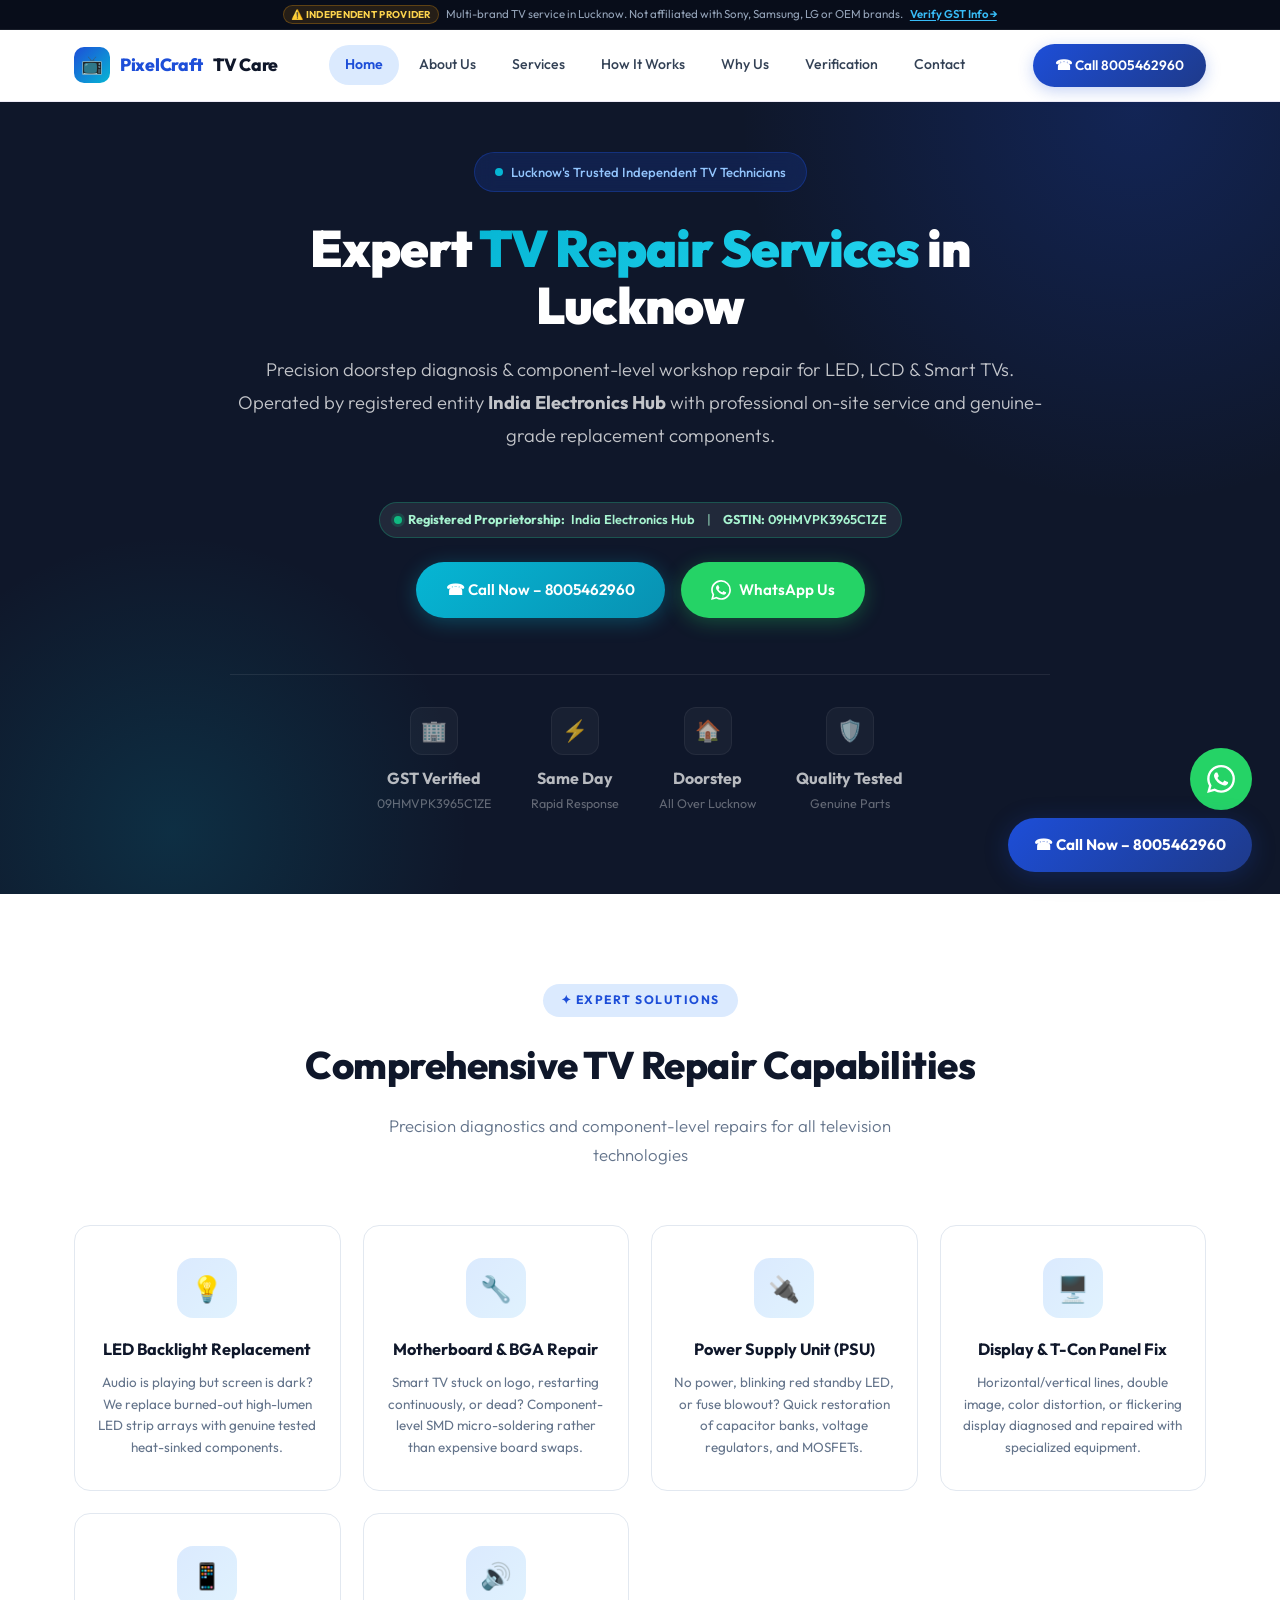
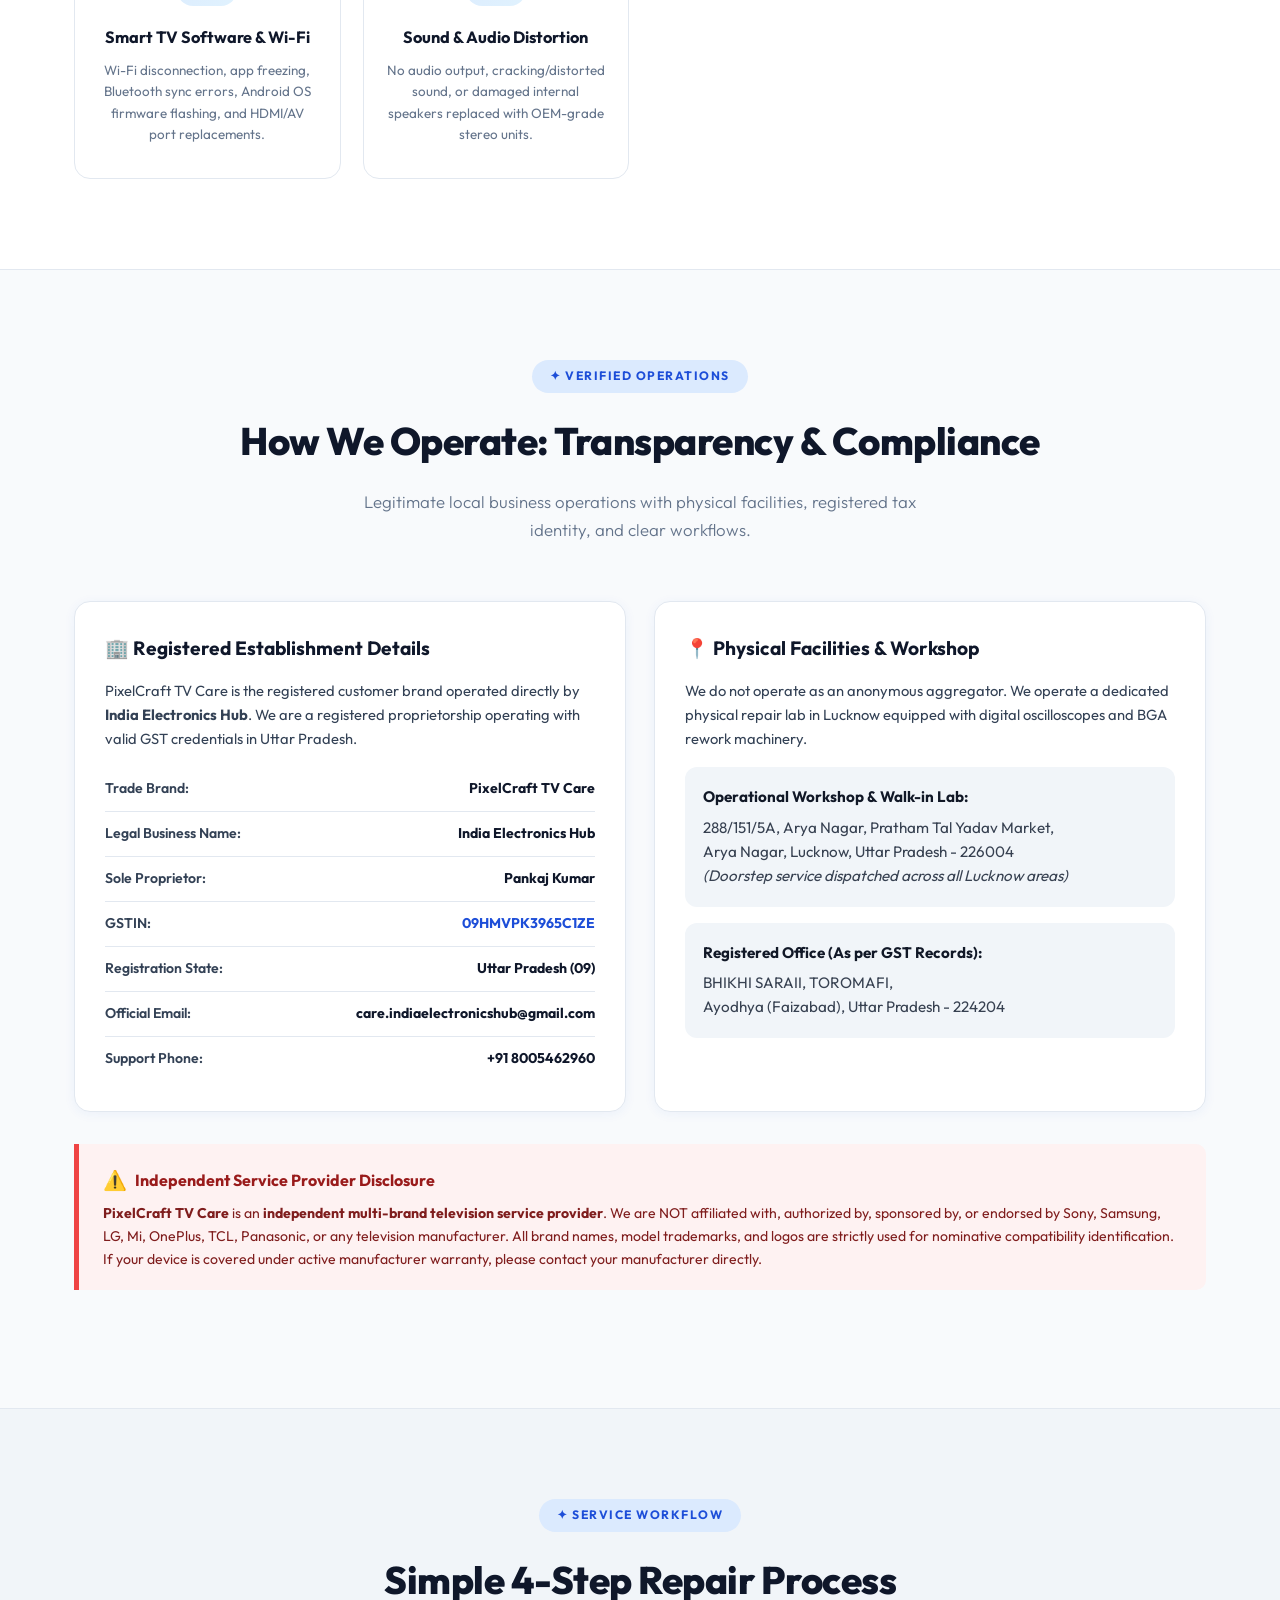
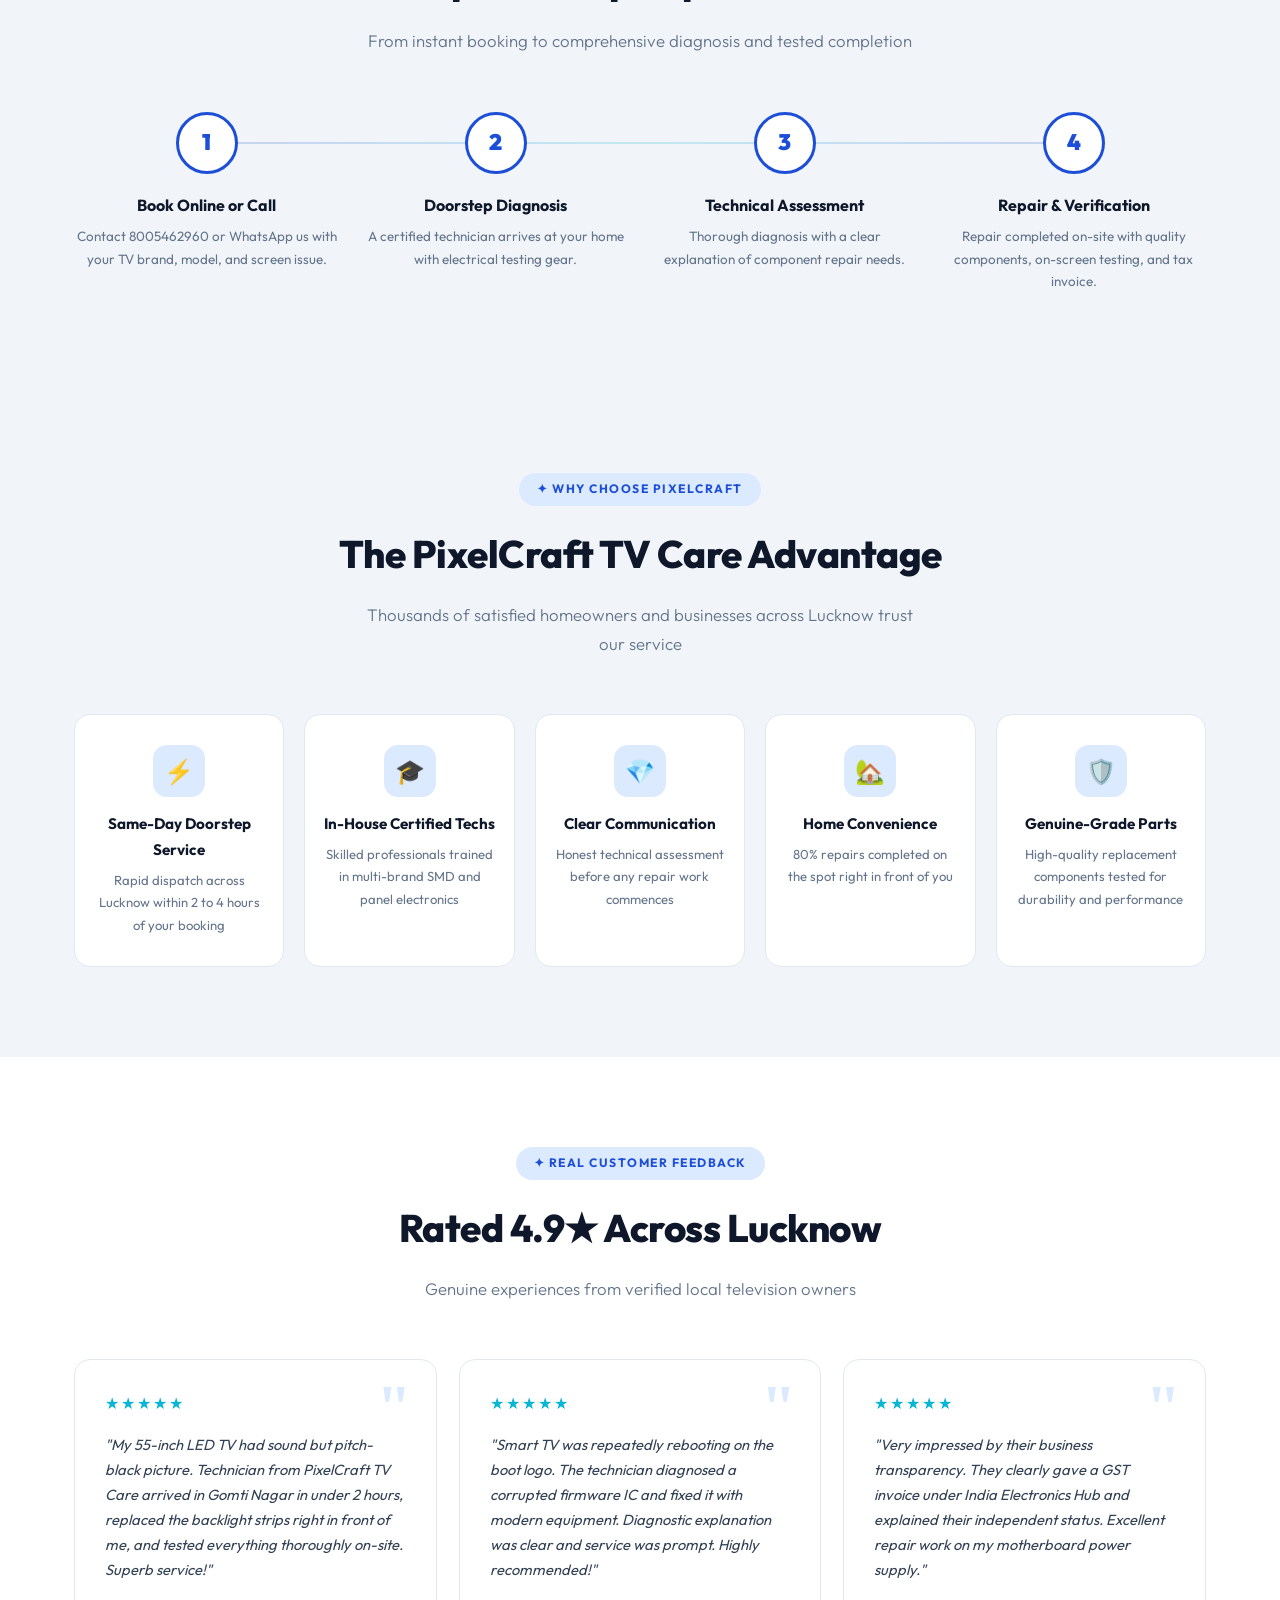
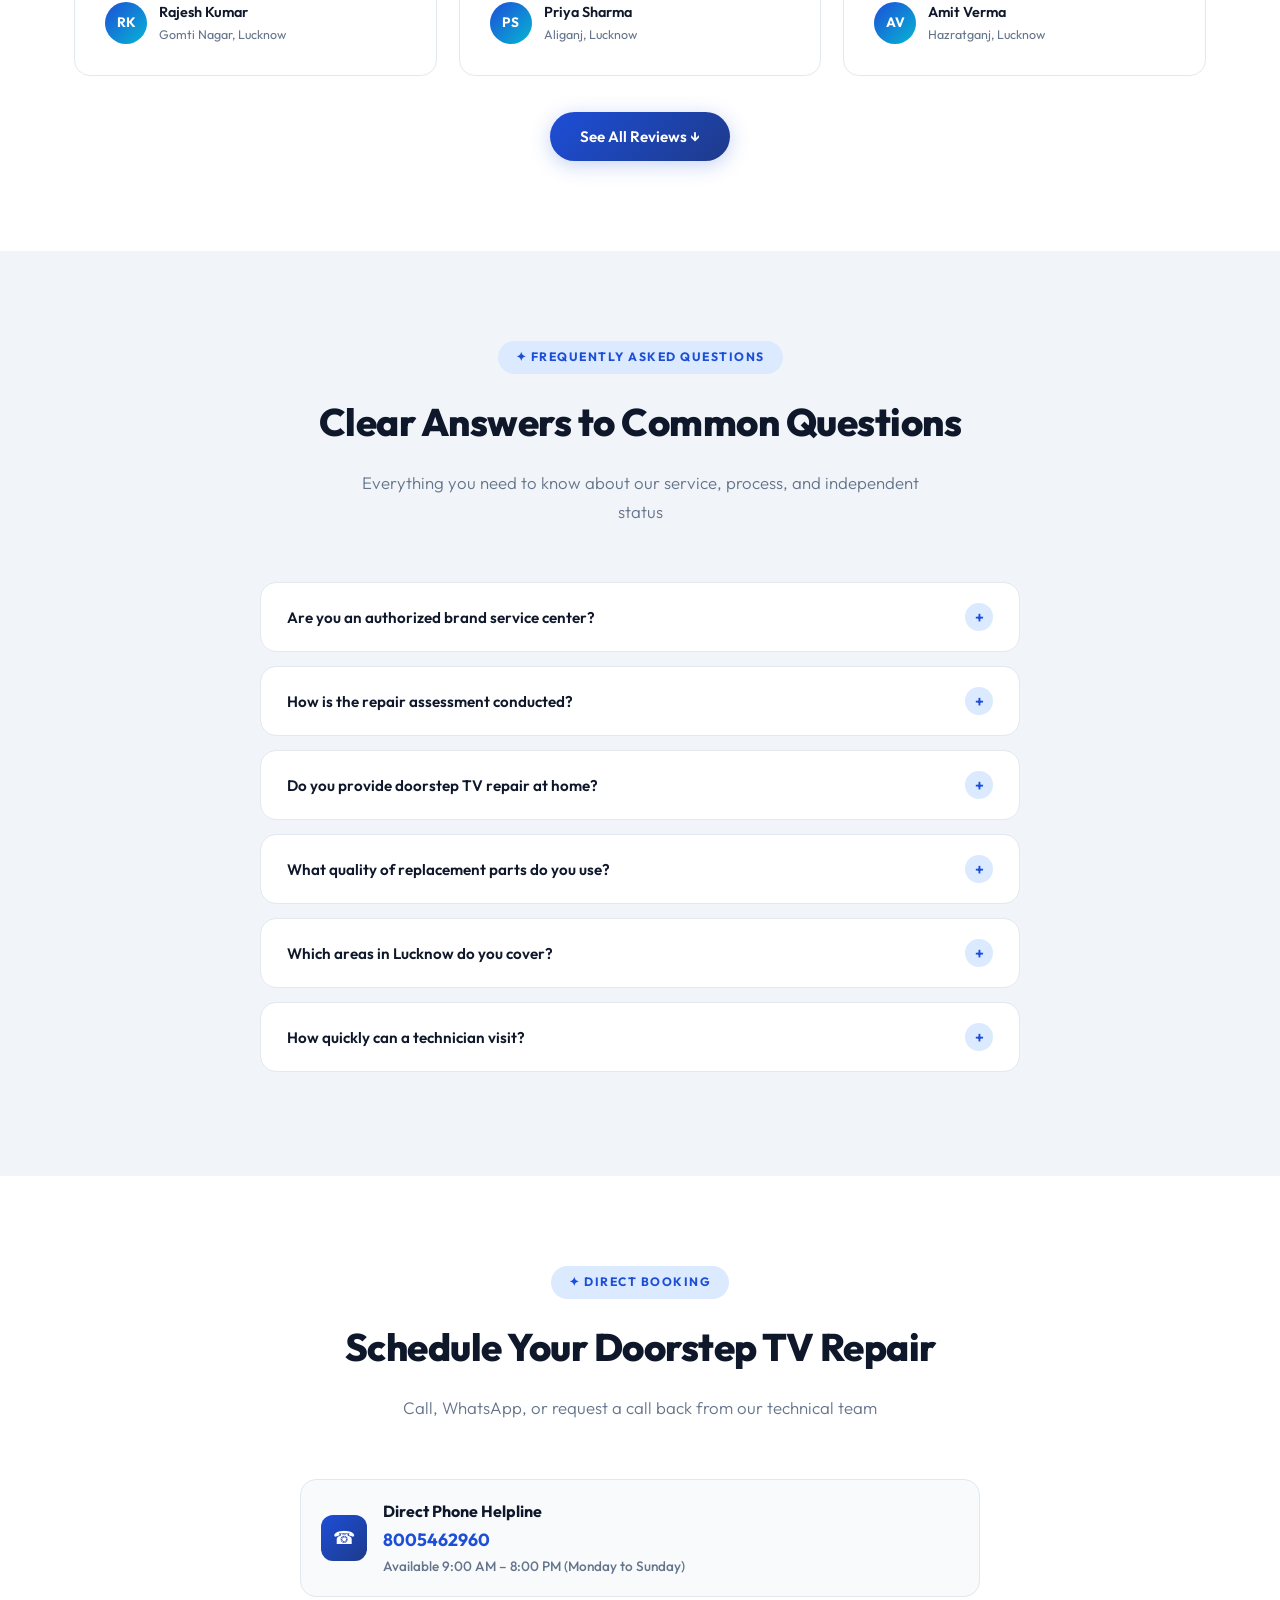
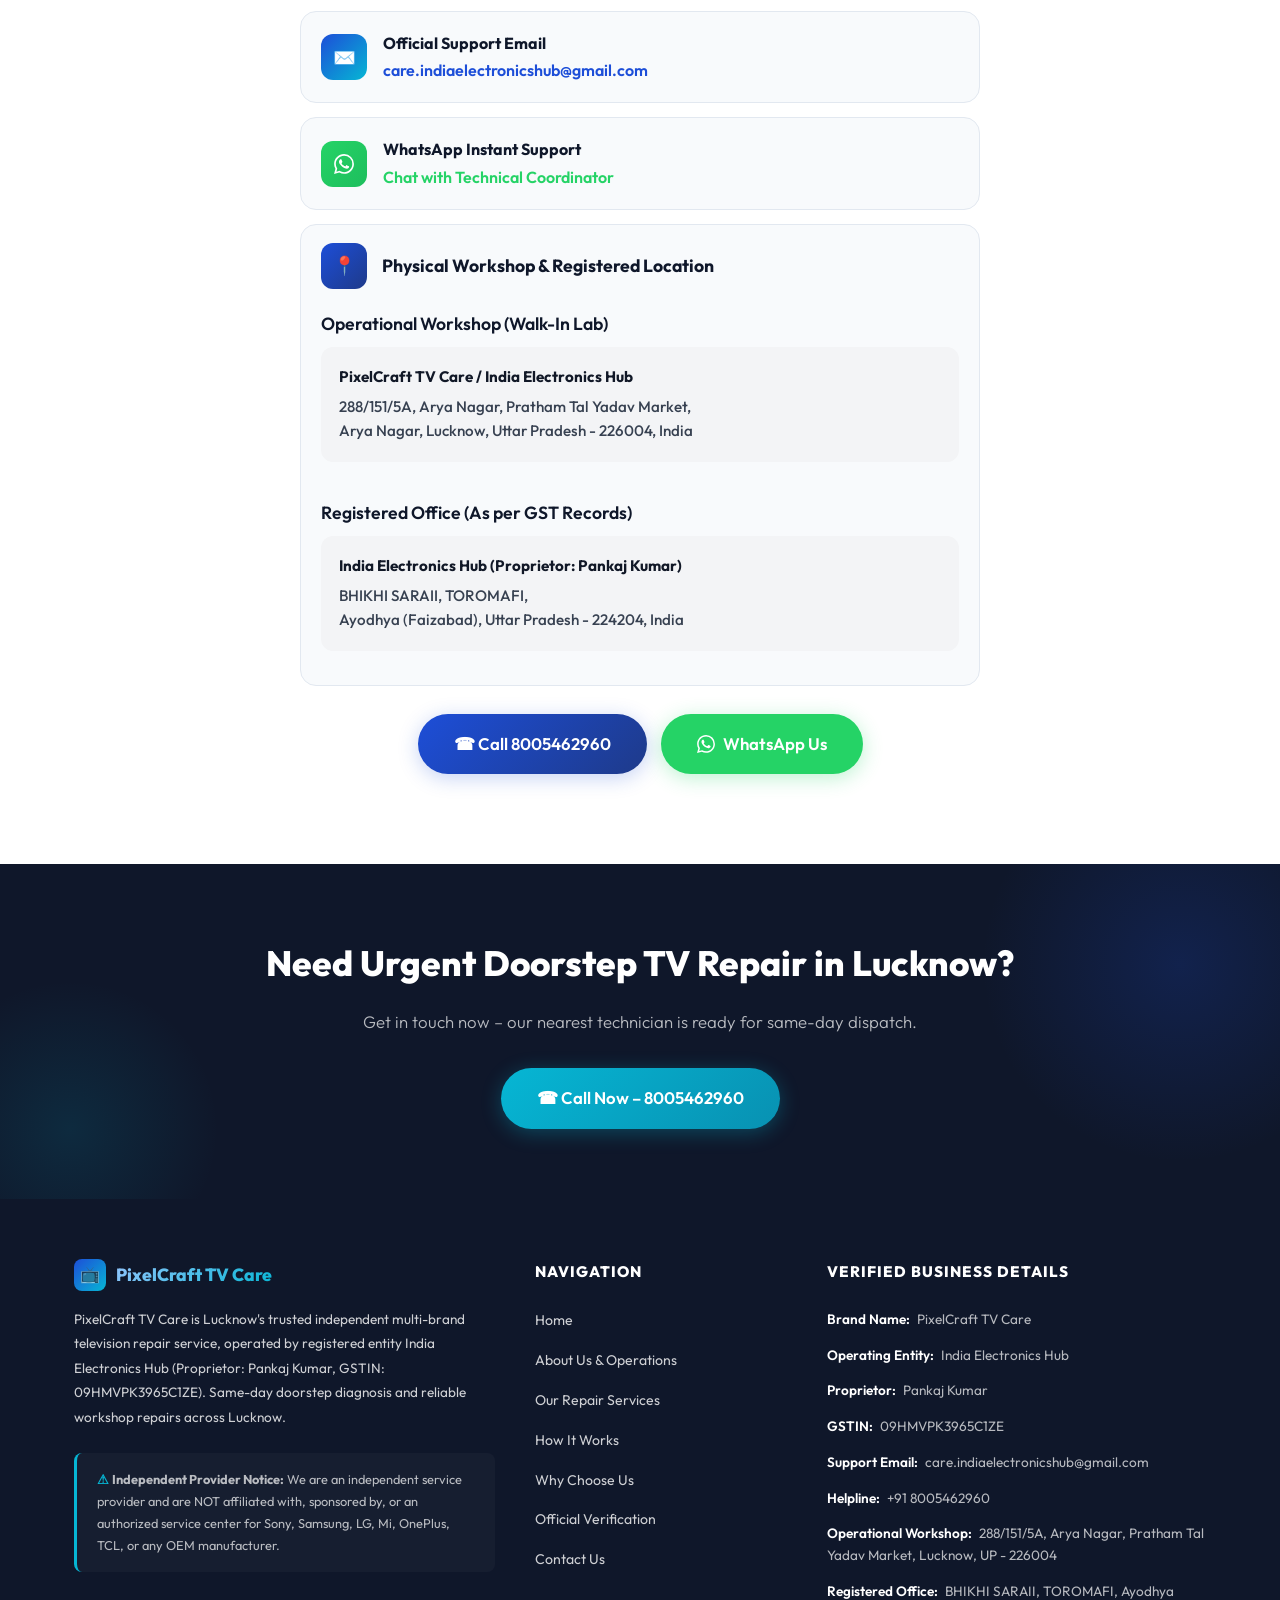
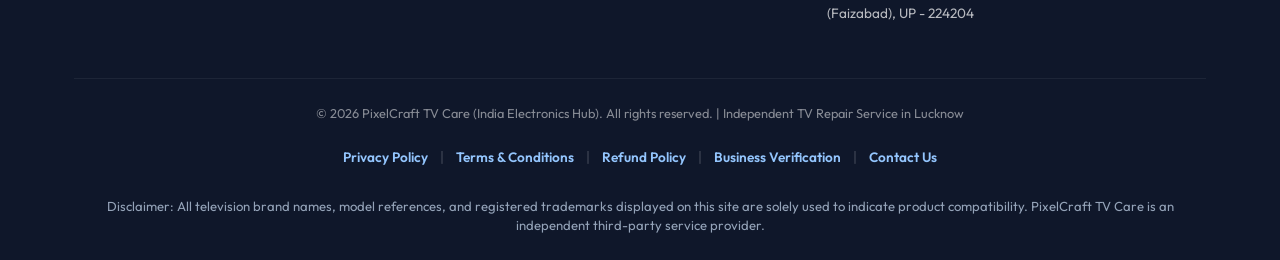
==== commit db7ee4e4: "Remove pricing and written warranty claims; update production URL to tv-repair-lucknow.vercel.app" ====
--- a/index.html
+++ b/index.html
@@ -8,10 +8,10 @@
 <meta name="keywords" content="TV repair Lucknow, LED TV repair Lucknow, Smart TV repair Lucknow, LCD TV service Lucknow, PixelCraft TV Care, India Electronics Hub, Pankaj Kumar">
 <link rel="stylesheet" href="style.css">
 <link rel="icon" type="image/svg+xml" href="data:image/svg+xml,<svg xmlns='http://www.w3.org/2000/svg' viewBox='0 0 100 100'><text y='.9em' font-size='90'>📺</text></svg>">
-<link rel="canonical" href="https://india-electronics-hub-service-centre.vercel.app/">
+<link rel="canonical" href="https://tv-repair-lucknow.vercel.app/">
 <meta property="og:title" content="PixelCraft TV Care - Independent TV Repair Lucknow">
 <meta property="og:description" content="Expert LED, LCD & Smart TV repair in Lucknow. Same-day doorstep service by India Electronics Hub (GST: 09HMVPK3965C1ZE). Call 8005462960.">
-<meta property="og:url" content="https://india-electronics-hub-service-centre.vercel.app/">
+<meta property="og:url" content="https://tv-repair-lucknow.vercel.app/">
 <meta property="og:type" content="website">
 <script type="application/ld+json">
 {
@@ -19,7 +19,7 @@
   "@type": "LocalBusiness",
   "name": "PixelCraft TV Care",
   "alternateName": "India Electronics Hub",
-  "url": "https://india-electronics-hub-service-centre.vercel.app/",
+  "url": "https://tv-repair-lucknow.vercel.app/",
   "telephone": "+918005462960",
   "email": "care.indiaelectronicshub@gmail.com",
   "address": [
@@ -49,7 +49,6 @@
     }
   ],
   "areaServed": ["Lucknow", "Ayodhya"],
-  "priceRange": "₹₹",
   "taxID": "09HMVPK3965C1ZE"
 }
 </script>
@@ -76,7 +75,7 @@
       <a href="index.html" class="active">Home</a>
       <a href="about.html">About Us</a>
       <a href="#services">Services</a>
-      <a href="#pricing">Rate Card</a>
+      <a href="#process">How It Works</a>
       <a href="#why">Why Us</a>
       <a href="business-verification.html">Verification</a>
       <a href="contact.html">Contact</a>
@@ -92,7 +91,7 @@
   <a href="index.html">Home</a>
   <a href="about.html">About Us</a>
   <a href="#services">Services</a>
-  <a href="#pricing">Rate Card</a>
+  <a href="#process">How It Works</a>
   <a href="#why">Why Us</a>
   <a href="business-verification.html">Verification</a>
   <a href="contact.html">Contact</a>
@@ -108,7 +107,7 @@
         Lucknow's Trusted Independent TV Technicians
       </div>
       <h1>Expert <span class="highlight">TV Repair Services</span> in Lucknow</h1>
-      <p>Precision doorstep diagnosis & component-level workshop repair for LED, LCD & Smart TVs. Operated by registered entity <strong>India Electronics Hub</strong> with transparent upfront quotes and 30-90 days written warranty.</p>
+      <p>Precision doorstep diagnosis & component-level workshop repair for LED, LCD & Smart TVs. Operated by registered entity <strong>India Electronics Hub</strong> with professional on-site service and genuine-grade replacement components.</p>
       
       <div style="margin-bottom: 24px;">
         <div class="verified-entity-badge" style="background:rgba(255,255,255,0.08);color:#A7F3D0;border-color:rgba(16,185,129,0.3);">
@@ -146,92 +145,10 @@
           <span>All Over Lucknow</span>
         </div>
         <div class="trust-item">
-          <div class="t-icon">🔒</div>
-          <strong>30-90 Days</strong>
-          <span>Written Warranty</span>
-        </div>
-      </div>
-    </div>
-  </div>
-</section>
-
-<!-- TRANSPARENT PRICING & RATE CARD (CRUCIAL FOR GOOGLE ADS VERIFICATION) -->
-<section class="section section-alt" id="pricing">
-  <div class="container">
-    <div class="section-header">
-      <div class="label">✦ Transparent Pricing</div>
-      <h2>Clear Rate Card & Fee Disclosure</h2>
-      <p>No unexpected bills or hidden charges. Upfront written quotation before any repair work starts.</p>
-    </div>
-
-    <div class="pricing-grid">
-      <!-- Card 1: Doorstep Inspection -->
-      <div class="pricing-card">
-        <div class="pricing-header">
-          <div class="pricing-icon">🔍</div>
-          <h3 class="pricing-title">Doorstep Inspection</h3>
-          <p class="pricing-desc">In-home technical diagnosis by our technician with testing tools.</p>
-        </div>
-        <div class="pricing-cost">
-          <div class="pricing-amount">₹199 <span>visit fee</span></div>
-        </div>
-        <ul class="pricing-features">
-          <li>Complete on-site electrical test</li>
-          <li>Detailed written repair quotation</li>
-          <li><strong>100% credited</strong> if repair is approved</li>
-          <li>No pressure &ndash; decline freely if quote is not accepted</li>
-        </ul>
-        <a href="tel:8005462960" class="btn btn-secondary" style="width:100%;justify-content:center;">Book Visit (₹199)</a>
-      </div>
-
-      <!-- Card 2: Modular & Board Fixes (Featured) -->
-      <div class="pricing-card featured">
-        <div class="pricing-badge">Most Common</div>
-        <div class="pricing-header">
-          <div class="pricing-icon">💡</div>
-          <h3 class="pricing-title">Backlight & Power Fix</h3>
-          <p class="pricing-desc">Repair for sound without picture, dead TVs, or standby issues.</p>
-        </div>
-        <div class="pricing-cost">
-          <div class="pricing-amount">From ₹599 <span>+ parts</span></div>
-        </div>
-        <ul class="pricing-features">
-          <li>LED backlight strip replacement</li>
-          <li>Power board capacitor & diode rework</li>
-          <li>Sound IC & speaker replacements</li>
-          <li>Same-day doorstep completion in 80% cases</li>
-          <li>30 to 90 days written warranty card</li>
-        </ul>
-        <a href="tel:8005462960" class="btn btn-primary" style="width:100%;justify-content:center;">Get Free Quote</a>
-      </div>
-
-      <!-- Card 3: Advanced Motherboard & Panel -->
-      <div class="pricing-card">
-        <div class="pricing-header">
-          <div class="pricing-icon">🔧</div>
-          <h3 class="pricing-title">Mainboard & Panel Care</h3>
-          <p class="pricing-desc">Advanced lab-grade repairs for smart OS crash, display lines & T-Con.</p>
-        </div>
-        <div class="pricing-cost">
-          <div class="pricing-amount">From ₹999 <span>estimate</span></div>
-        </div>
-        <ul class="pricing-features">
-          <li>Smart TV firmware/ROM reprogramming</li>
-          <li>BGA processor & memory micro-soldering</li>
-          <li>T-Con board & ribbon cable restoration</li>
-          <li>Clean-bench open-cell panel work</li>
-          <li>Workshop pickup & return with receipt</li>
-        </ul>
-        <a href="tel:8005462960" class="btn btn-secondary" style="width:100%;justify-content:center;">Consult Technician</a>
-      </div>
-    </div>
-
-    <!-- Pricing Guarantee Box -->
-    <div class="pricing-guarantee-box">
-      <div class="pricing-guarantee-icon">🛡️</div>
-      <div class="pricing-guarantee-content">
-        <h4>Our Consumer Price Protection Pledge</h4>
-        <p>You will always receive a precise, written diagnostic quote before a single screw is removed or a part replaced. If you decide not to proceed with the repair, you only pay the nominal ₹199 inspection fee. When you approve the service, the ₹199 fee is 100% deducted from your final invoice.</p>
+          <div class="t-icon">🛡️</div>
+          <strong>Quality Tested</strong>
+          <span>Genuine Parts</span>
+        </div>
       </div>
     </div>
   </div>
@@ -335,12 +252,12 @@
 </section>
 
 <!-- HOW IT WORKS -->
-<section class="section" id="process">
+<section class="section section-alt" id="process">
   <div class="container">
     <div class="section-header">
       <div class="label">✦ Service Workflow</div>
       <h2>Simple 4-Step Repair Process</h2>
-      <p>From instant booking to tested completion and warranty handover</p>
+      <p>From instant booking to comprehensive diagnosis and tested completion</p>
     </div>
     <div class="process-grid">
       <div class="process-card" id="step1">
@@ -355,13 +272,13 @@
       </div>
       <div class="process-card" id="step3">
         <div class="step">3</div>
-        <h3>Upfront Quote</h3>
-        <p>Full diagnosis with transparent price estimate. ₹199 visit fee adjusted upon approval.</p>
+        <h3>Technical Assessment</h3>
+        <p>Thorough diagnosis with a clear explanation of component repair needs.</p>
       </div>
       <div class="process-card" id="step4">
         <div class="step">4</div>
-        <h3>Fix & Written Warranty</h3>
-        <p>Repair completed on-site with quality components, tax invoice, and 30-90 days warranty.</p>
+        <h3>Repair & Verification</h3>
+        <p>Repair completed on-site with quality components, on-screen testing, and tax invoice.</p>
       </div>
     </div>
   </div>
@@ -386,20 +303,20 @@
         <h3>In-House Certified Techs</h3>
         <p>Skilled professionals trained in multi-brand SMD and panel electronics</p>
       </div>
-      <div class="why-card" id="whyPricing">
+      <div class="why-card" id="whyTransparent">
         <div class="w-icon">💎</div>
-        <h3>Transparent Rate Card</h3>
-        <p>Zero hidden fees; upfront estimate with diagnostic charge deduction</p>
+        <h3>Clear Communication</h3>
+        <p>Honest technical assessment before any repair work commences</p>
       </div>
       <div class="why-card" id="whyDoorstep">
         <div class="w-icon">🏡</div>
         <h3>Home Convenience</h3>
         <p>80% repairs completed on the spot right in front of you</p>
       </div>
-      <div class="why-card" id="whyWarranty">
-        <div class="w-icon">🔒</div>
-        <h3>30-90 Days Warranty</h3>
-        <p>Every replacement part backed by a valid written warranty certificate</p>
+      <div class="why-card" id="whyQuality">
+        <div class="w-icon">🛡️</div>
+        <h3>Genuine-Grade Parts</h3>
+        <p>High-quality replacement components tested for durability and performance</p>
       </div>
     </div>
   </div>
@@ -416,12 +333,12 @@
     <div class="reviews-grid">
       <div class="review-card" id="review1">
         <div class="review-stars">★★★★★</div>
-        <p>"My 55-inch LED TV had sound but pitch-black picture. Technician from PixelCraft TV Care arrived in Gomti Nagar in under 2 hours, replaced the backlight strips right in front of me, and gave a 3-month warranty card. Superb service!"</p>
+        <p>"My 55-inch LED TV had sound but pitch-black picture. Technician from PixelCraft TV Care arrived in Gomti Nagar in under 2 hours, replaced the backlight strips right in front of me, and tested everything thoroughly on-site. Superb service!"</p>
         <div class="reviewer"><div class="reviewer-avatar">RK</div><div><div class="reviewer-name">Rajesh Kumar</div><div class="reviewer-loc">Gomti Nagar, Lucknow</div></div></div>
       </div>
       <div class="review-card" id="review2">
         <div class="review-stars">★★★★★</div>
-        <p>"Smart TV was repeatedly rebooting on the boot logo. The technician diagnosed a corrupted firmware IC and fixed it with modern equipment. Upfront price quoted was very reasonable. Highly recommended!"</p>
+        <p>"Smart TV was repeatedly rebooting on the boot logo. The technician diagnosed a corrupted firmware IC and fixed it with modern equipment. Diagnostic explanation was clear and service was prompt. Highly recommended!"</p>
         <div class="reviewer"><div class="reviewer-avatar">PS</div><div><div class="reviewer-name">Priya Sharma</div><div class="reviewer-loc">Aliganj, Lucknow</div></div></div>
       </div>
       <div class="review-card" id="review3">
@@ -436,7 +353,7 @@
       </div>
       <div class="review-card hidden-review" id="review5">
         <div class="review-stars">★★★★★</div>
-        <p>"Zero hidden charges. They clearly told me the inspection charge of ₹199 would be deducted from my final bill, which they did. The repair was completed in 45 minutes."</p>
+        <p>"Zero hidden complications and completely honest service. The repair was completed in 45 minutes with genuine parts."</p>
         <div class="reviewer"><div class="reviewer-avatar">VG</div><div><div class="reviewer-name">Vikram Gupta</div><div class="reviewer-loc">Mahanagar, Lucknow</div></div></div>
       </div>
       <div class="review-card hidden-review" id="review6">
@@ -457,7 +374,7 @@
     <div class="section-header">
       <div class="label">✦ Frequently Asked Questions</div>
       <h2>Clear Answers to Common Questions</h2>
-      <p>Everything you need to know about our service, pricing, and independent status</p>
+      <p>Everything you need to know about our service, process, and independent status</p>
     </div>
     <div class="faq-list">
       <div class="faq-item" id="faq1">
@@ -465,16 +382,16 @@
         <div class="faq-a">No. PixelCraft TV Care is an <strong>independent multi-brand third-party television repair facility</strong> operated by India Electronics Hub (Proprietor: Pankaj Kumar, GSTIN: 09HMVPK3965C1ZE). We are not affiliated with, endorsed by, or authorized by Samsung, Sony, LG, Mi, or any specific TV manufacturer. We specialize in post-warranty repair solutions with genuine-grade tested components.</div>
       </div>
       <div class="faq-item" id="faq2">
-        <button class="faq-q" onclick="toggleFaq(this)">How much does TV repair cost in Lucknow? <span class="icon">+</span></button>
-        <div class="faq-a">Our doorstep inspection/visiting fee is ₹199. After thorough electrical diagnosis, our technician provides an exact written quote based on the faulty component (e.g. backlight strips from ₹599, power supply rework from ₹599). If you approve the repair, the <strong>entire ₹199 visit fee is credited</strong> towards your repair bill.</div>
+        <button class="faq-q" onclick="toggleFaq(this)">How is the repair assessment conducted? <span class="icon">+</span></button>
+        <div class="faq-a">Our technician visits your location and performs an electrical diagnosis using specialized testing instruments. Once the exact issue is identified (such as power board, backlight, or display processor), our technician explains the necessary repairs before starting any work.</div>
       </div>
       <div class="faq-item" id="faq3">
         <button class="faq-q" onclick="toggleFaq(this)">Do you provide doorstep TV repair at home? <span class="icon">+</span></button>
         <div class="faq-a">Yes! More than 80% of common TV issues (LED backlights, power supply capacitors, speaker faults, software crashes) are diagnosed and repaired right at your home in your presence. In rare cases requiring BGA micro-soldering or panel bonding, the unit is taken to our Arya Nagar workshop with a signed acknowledgement receipt.</div>
       </div>
       <div class="faq-item" id="faq4">
-        <button class="faq-q" onclick="toggleFaq(this)">Do you provide a written warranty on repairs? <span class="icon">+</span></button>
-        <div class="faq-a">Yes. Every repair and replacement component is backed by our official written warranty certificate (ranging from 30 to 90 days depending on the component). If the same fault reoccurs within the warranty period, we fix it free of charge.</div>
+        <button class="faq-q" onclick="toggleFaq(this)">What quality of replacement parts do you use? <span class="icon">+</span></button>
+        <div class="faq-a">We use high-grade, pre-tested electronic components and OEM-spec modules compatible with your TV brand and model. All repairs are verified on-site with multi-meter and signal testing before handover.</div>
       </div>
       <div class="faq-item" id="faq5">
         <button class="faq-q" onclick="toggleFaq(this)">Which areas in Lucknow do you cover? <span class="icon">+</span></button>
@@ -575,7 +492,7 @@
           <span class="fl-icon">📺</span>
           <span class="fl-text">PixelCraft TV Care</span>
         </div>
-        <p class="footer-about">PixelCraft TV Care is Lucknow's trusted independent multi-brand television repair service, operated by registered entity India Electronics Hub (Proprietor: Pankaj Kumar, GSTIN: 09HMVPK3965C1ZE). Same-day doorstep diagnosis and workshop repairs with 30-90 days warranty.</p>
+        <p class="footer-about">PixelCraft TV Care is Lucknow's trusted independent multi-brand television repair service, operated by registered entity India Electronics Hub (Proprietor: Pankaj Kumar, GSTIN: 09HMVPK3965C1ZE). Same-day doorstep diagnosis and reliable workshop repairs across Lucknow.</p>
         <div class="footer-disclaimer">
           <span class="warning-icon">⚠</span> <strong>Independent Provider Notice:</strong> We are an independent service provider and are NOT affiliated with, sponsored by, or an authorized service center for Sony, Samsung, LG, Mi, OnePlus, TCL, or any OEM manufacturer.
         </div>
@@ -586,7 +503,7 @@
           <a href="index.html">Home</a>
           <a href="about.html">About Us & Operations</a>
           <a href="#services">Our Repair Services</a>
-          <a href="#pricing">Transparent Rate Card</a>
+          <a href="#process">How It Works</a>
           <a href="#why">Why Choose Us</a>
           <a href="business-verification.html">Official Verification</a>
           <a href="contact.html">Contact Us</a>
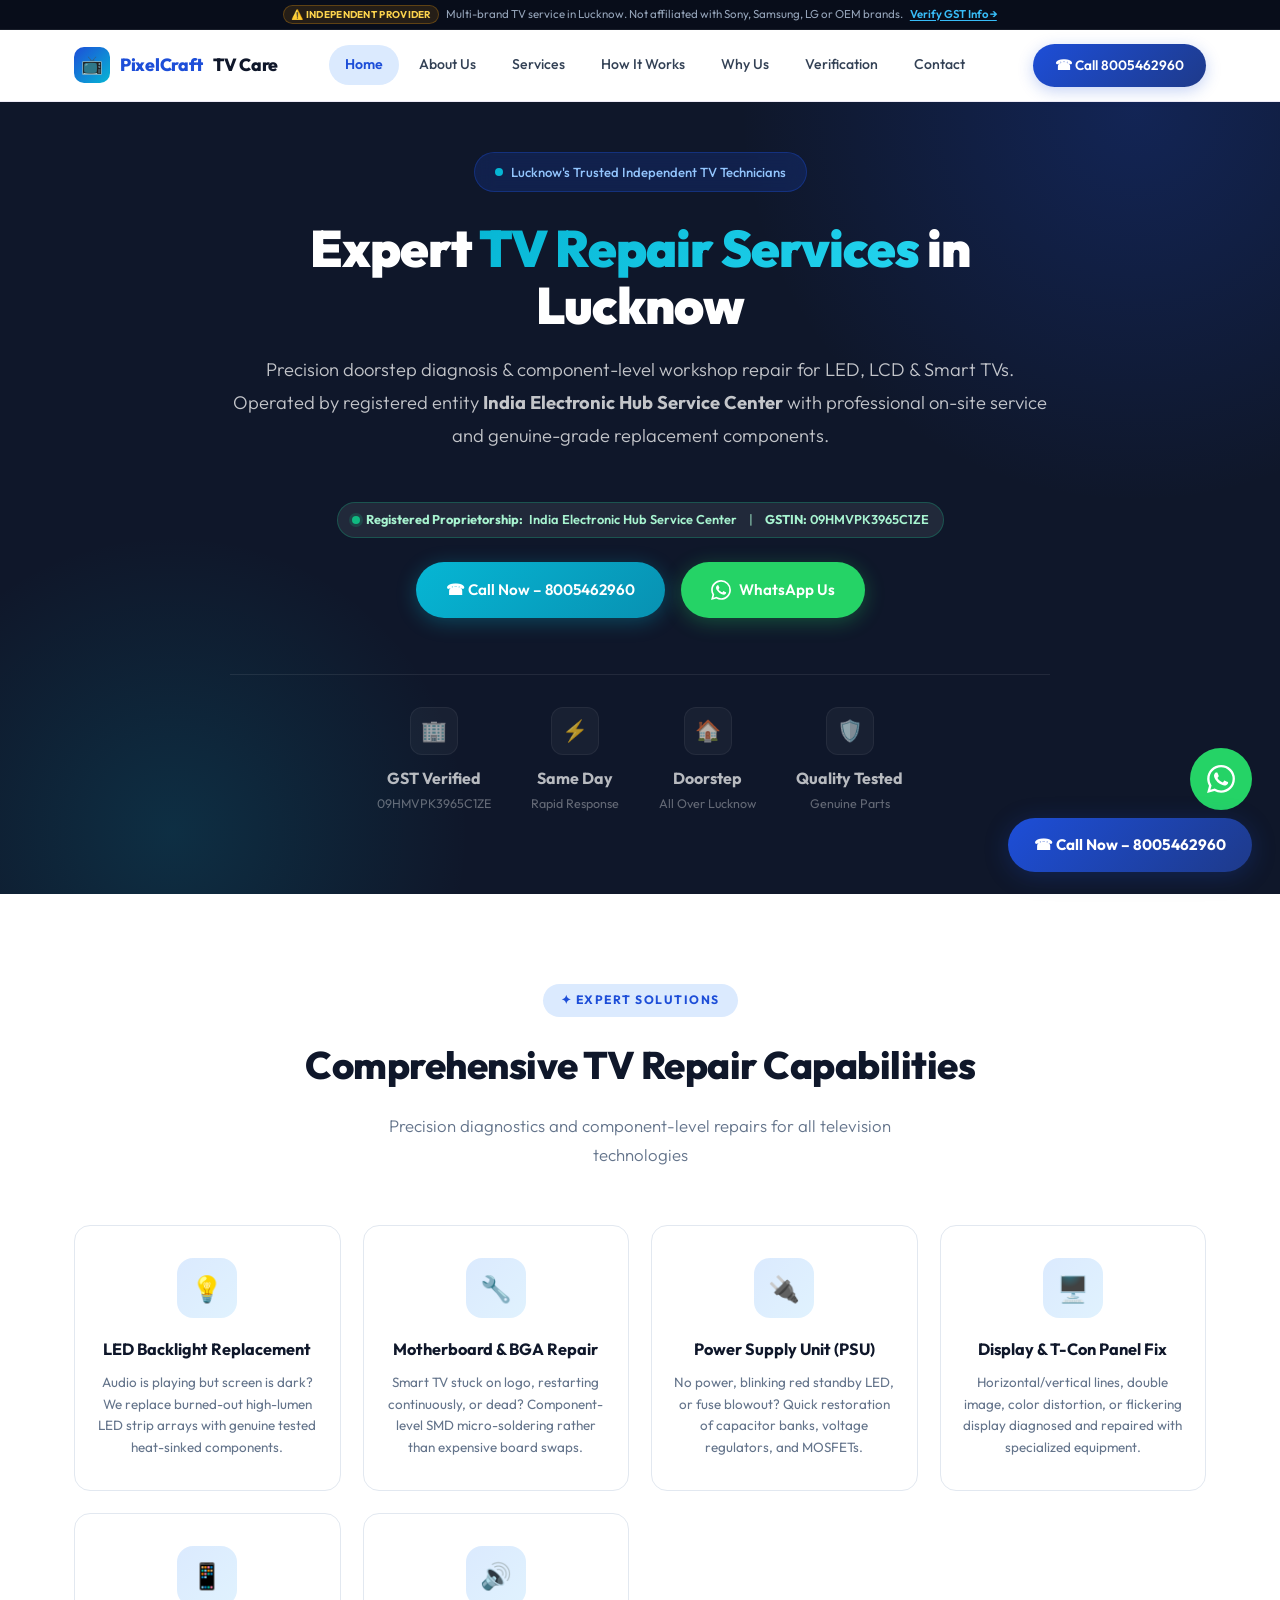
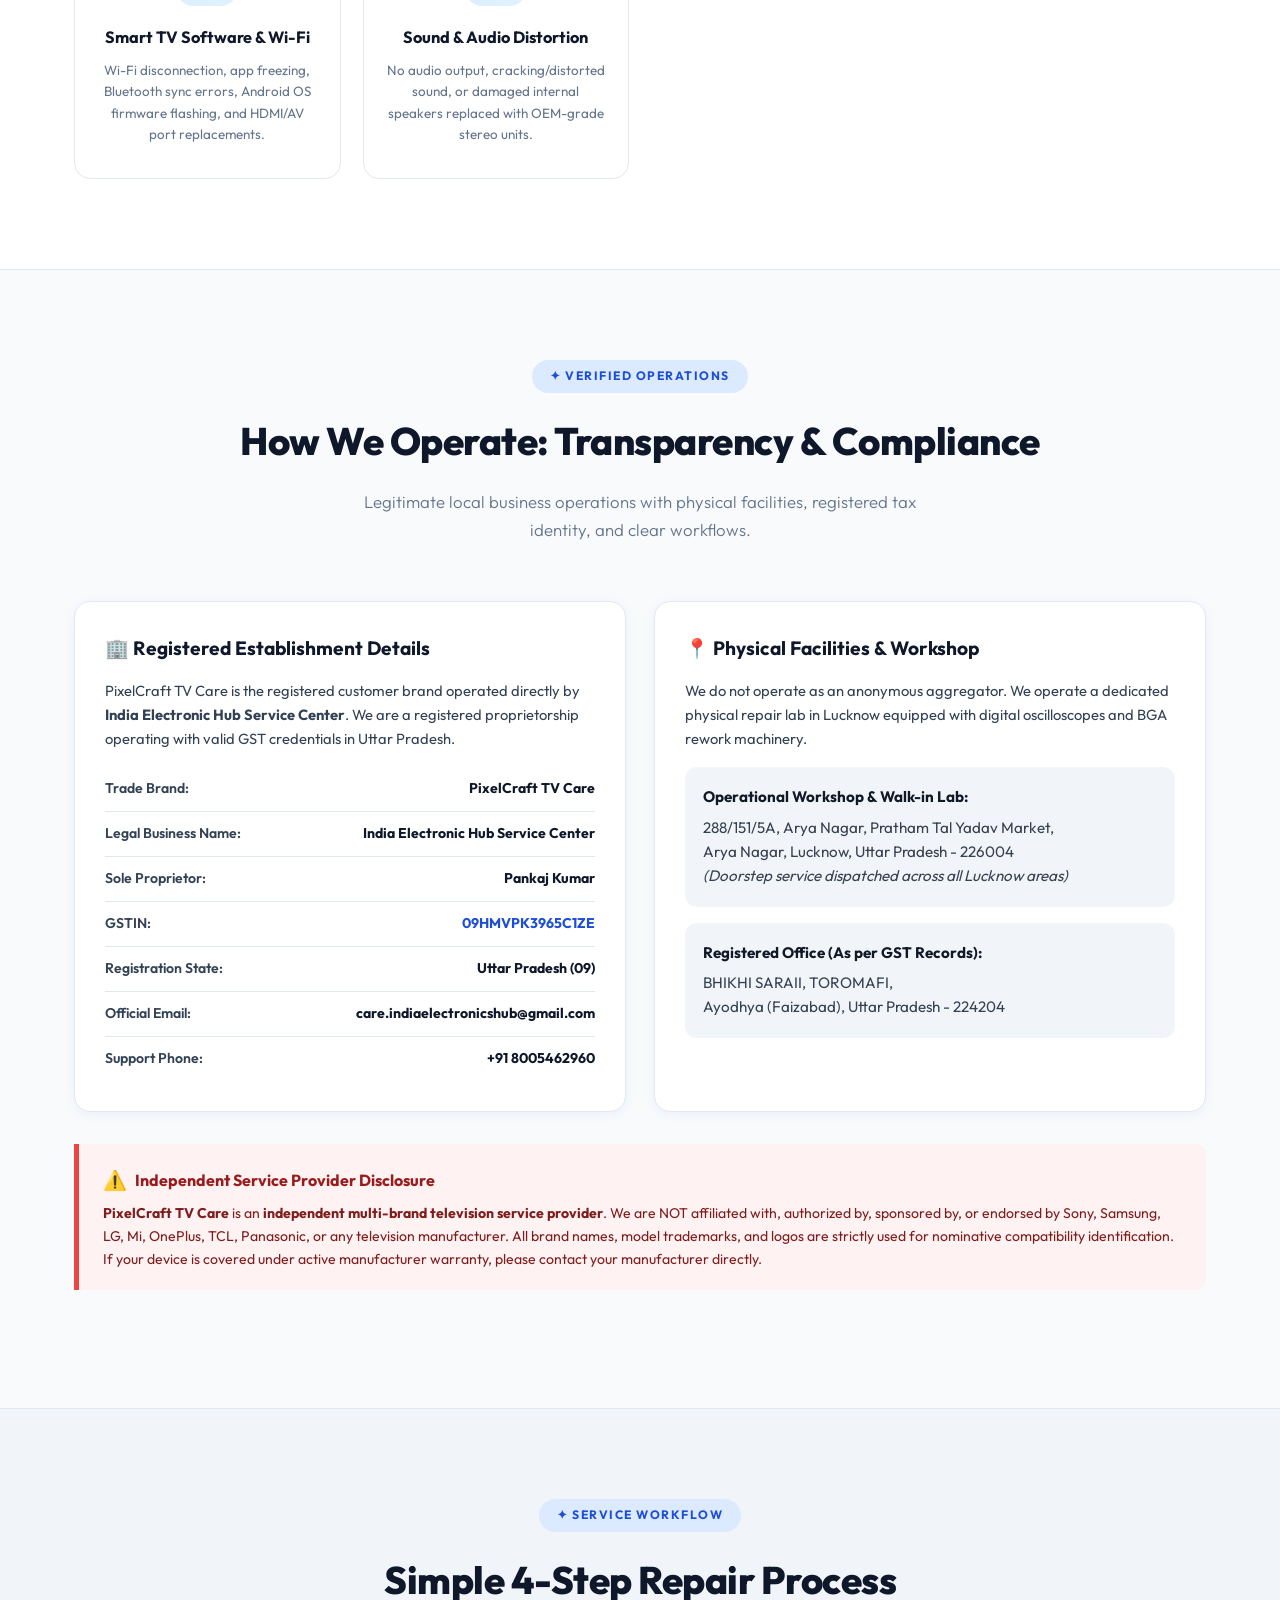
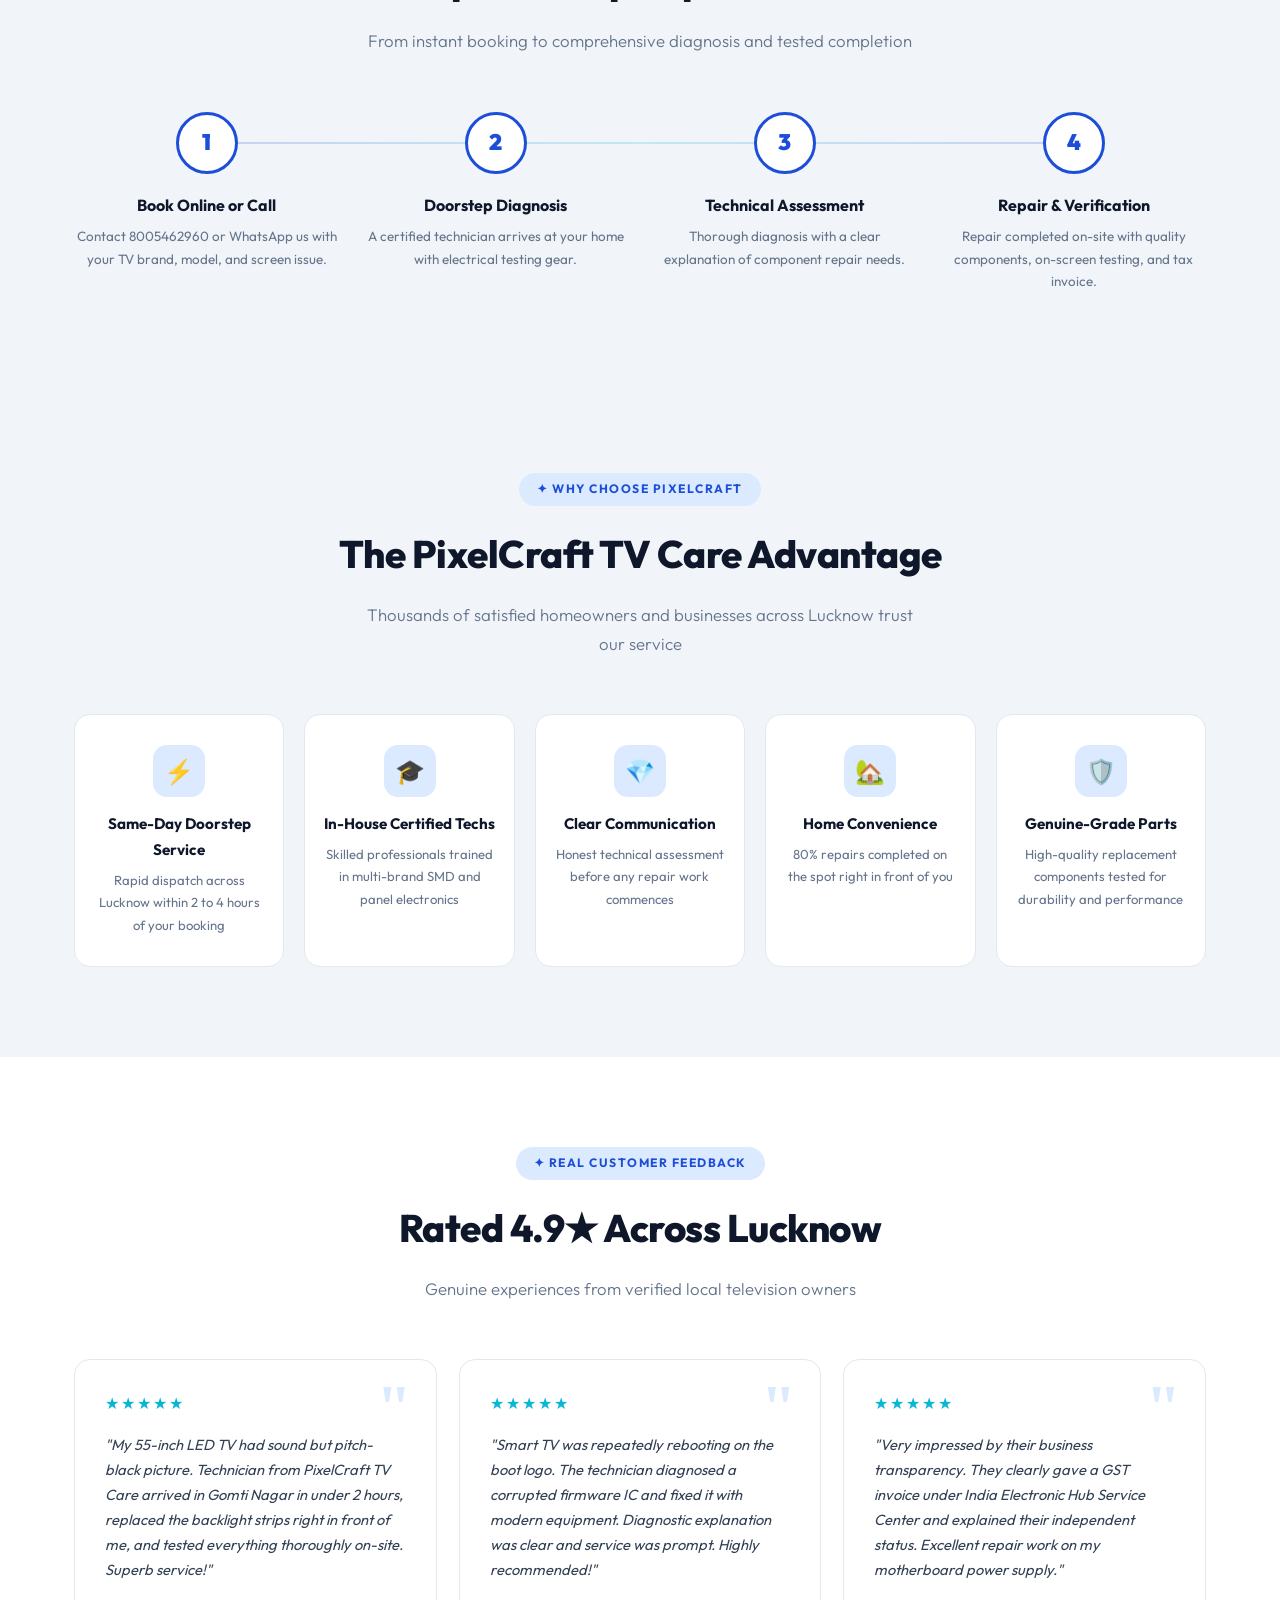
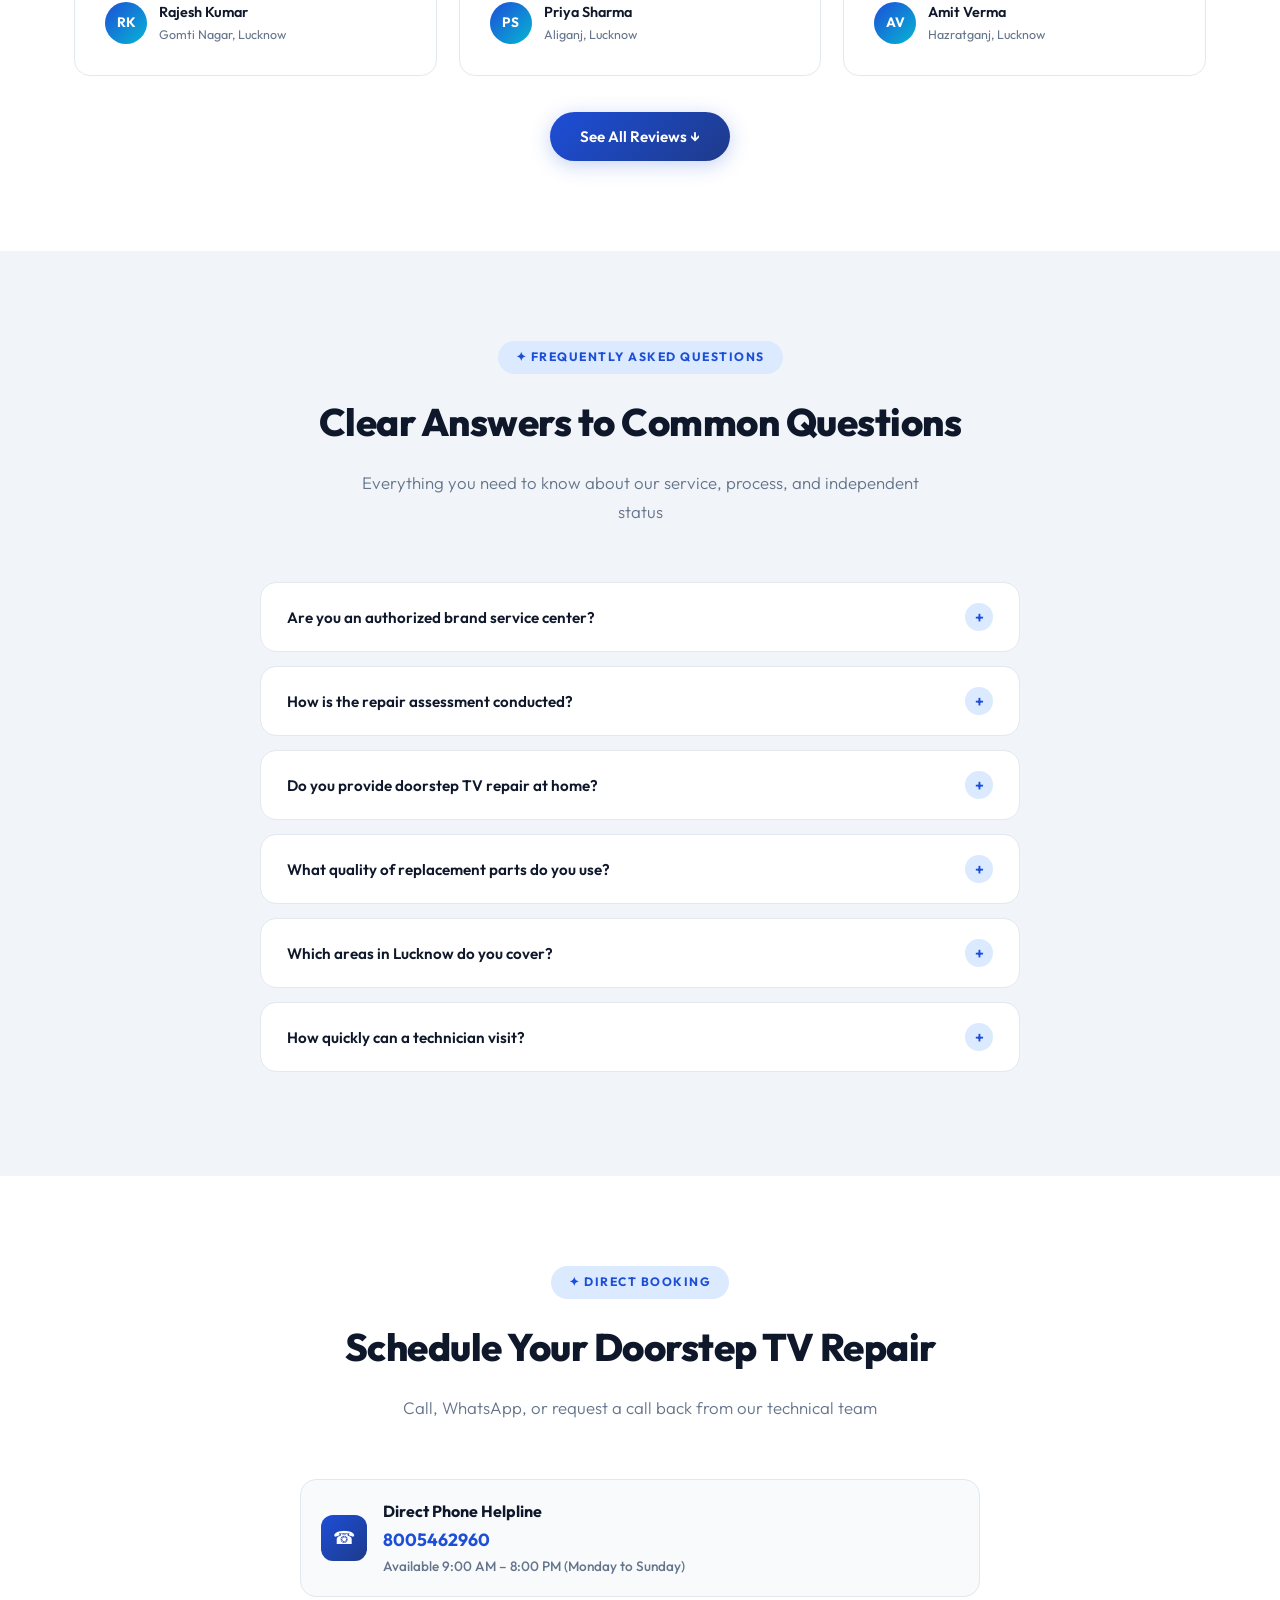
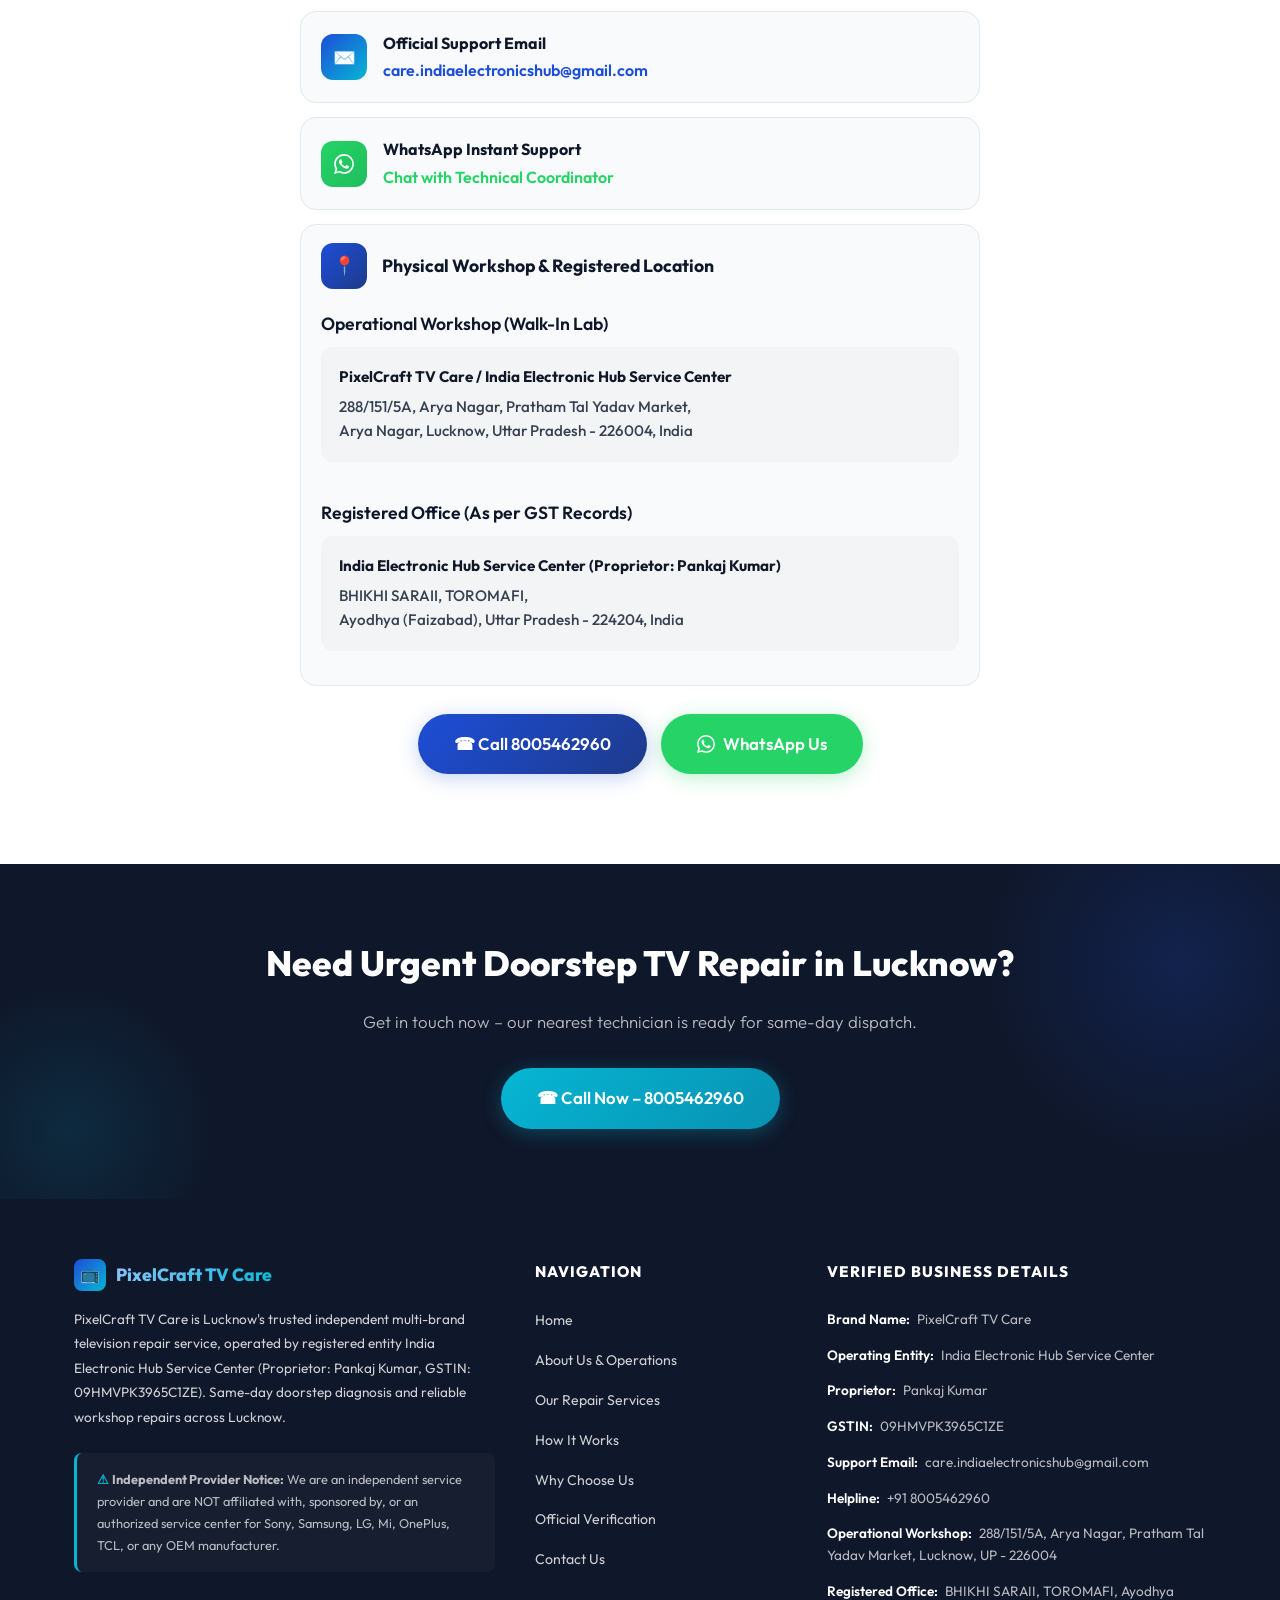
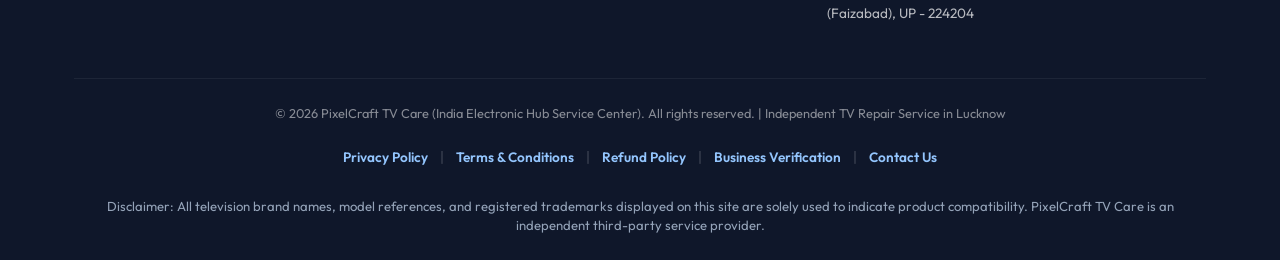
==== commit 6352acee: "Update entity name to India Electronic Hub Service Center across all pages" ====
--- a/index.html
+++ b/index.html
@@ -4,13 +4,13 @@
 <meta charset="UTF-8">
 <meta name="viewport" content="width=device-width, initial-scale=1.0">
 <title>PixelCraft TV Care – Independent TV Repair Service in Lucknow | LED, LCD & Smart TV</title>
-<meta name="description" content="PixelCraft TV Care offers expert LED, LCD & Smart TV repair in Lucknow. Same-day doorstep service by certified technicians. Operated by India Electronics Hub (GSTIN: 09HMVPK3965C1ZE). Call 8005462960.">
-<meta name="keywords" content="TV repair Lucknow, LED TV repair Lucknow, Smart TV repair Lucknow, LCD TV service Lucknow, PixelCraft TV Care, India Electronics Hub, Pankaj Kumar">
+<meta name="description" content="PixelCraft TV Care offers expert LED, LCD & Smart TV repair in Lucknow. Same-day doorstep service by certified technicians. Operated by India Electronic Hub Service Center (GSTIN: 09HMVPK3965C1ZE). Call 8005462960.">
+<meta name="keywords" content="TV repair Lucknow, LED TV repair Lucknow, Smart TV repair Lucknow, LCD TV service Lucknow, PixelCraft TV Care, India Electronic Hub Service Center, Pankaj Kumar">
 <link rel="stylesheet" href="style.css">
 <link rel="icon" type="image/svg+xml" href="data:image/svg+xml,<svg xmlns='http://www.w3.org/2000/svg' viewBox='0 0 100 100'><text y='.9em' font-size='90'>📺</text></svg>">
 <link rel="canonical" href="https://tv-repair-lucknow.vercel.app/">
 <meta property="og:title" content="PixelCraft TV Care - Independent TV Repair Lucknow">
-<meta property="og:description" content="Expert LED, LCD & Smart TV repair in Lucknow. Same-day doorstep service by India Electronics Hub (GST: 09HMVPK3965C1ZE). Call 8005462960.">
+<meta property="og:description" content="Expert LED, LCD & Smart TV repair in Lucknow. Same-day doorstep service by India Electronic Hub Service Center (GST: 09HMVPK3965C1ZE). Call 8005462960.">
 <meta property="og:url" content="https://tv-repair-lucknow.vercel.app/">
 <meta property="og:type" content="website">
 <script type="application/ld+json">
@@ -18,7 +18,7 @@
   "@context": "https://schema.org",
   "@type": "LocalBusiness",
   "name": "PixelCraft TV Care",
-  "alternateName": "India Electronics Hub",
+  "alternateName": "India Electronic Hub Service Center",
   "url": "https://tv-repair-lucknow.vercel.app/",
   "telephone": "+918005462960",
   "email": "care.indiaelectronicshub@gmail.com",
@@ -107,13 +107,13 @@
         Lucknow's Trusted Independent TV Technicians
       </div>
       <h1>Expert <span class="highlight">TV Repair Services</span> in Lucknow</h1>
-      <p>Precision doorstep diagnosis & component-level workshop repair for LED, LCD & Smart TVs. Operated by registered entity <strong>India Electronics Hub</strong> with professional on-site service and genuine-grade replacement components.</p>
+      <p>Precision doorstep diagnosis & component-level workshop repair for LED, LCD & Smart TVs. Operated by registered entity <strong>India Electronic Hub Service Center</strong> with professional on-site service and genuine-grade replacement components.</p>
       
       <div style="margin-bottom: 24px;">
         <div class="verified-entity-badge" style="background:rgba(255,255,255,0.08);color:#A7F3D0;border-color:rgba(16,185,129,0.3);">
           <span style="display:inline-flex;align-items:center;gap:6px;">
             <span class="verified-dot"></span>
-            <strong>Registered Proprietorship:</strong> India Electronics Hub
+            <strong>Registered Proprietorship:</strong> India Electronic Hub Service Center
           </span>
           <span style="opacity:0.6;margin:0 4px;">|</span>
           <span><strong>GSTIN:</strong> 09HMVPK3965C1ZE</span>
@@ -210,11 +210,11 @@
       <!-- Card 1: Registered Entity Details -->
       <div class="transparency-card">
         <h3>🏢 Registered Establishment Details</h3>
-        <p>PixelCraft TV Care is the registered customer brand operated directly by <strong>India Electronics Hub</strong>. We are a registered proprietorship operating with valid GST credentials in Uttar Pradesh.</p>
+        <p>PixelCraft TV Care is the registered customer brand operated directly by <strong>India Electronic Hub Service Center</strong>. We are a registered proprietorship operating with valid GST credentials in Uttar Pradesh.</p>
         
         <ul class="verification-kv-list">
           <li><span class="kv-key">Trade Brand:</span> <span class="kv-value">PixelCraft TV Care</span></li>
-          <li><span class="kv-key">Legal Business Name:</span> <span class="kv-value">India Electronics Hub</span></li>
+          <li><span class="kv-key">Legal Business Name:</span> <span class="kv-value">India Electronic Hub Service Center</span></li>
           <li><span class="kv-key">Sole Proprietor:</span> <span class="kv-value">Pankaj Kumar</span></li>
           <li><span class="kv-key">GSTIN:</span> <span class="kv-value" style="color:var(--primary)">09HMVPK3965C1ZE</span></li>
           <li><span class="kv-key">Registration State:</span> <span class="kv-value">Uttar Pradesh (09)</span></li>
@@ -343,7 +343,7 @@
       </div>
       <div class="review-card" id="review3">
         <div class="review-stars">★★★★★</div>
-        <p>"Very impressed by their business transparency. They clearly gave a GST invoice under India Electronics Hub and explained their independent status. Excellent repair work on my motherboard power supply."</p>
+        <p>"Very impressed by their business transparency. They clearly gave a GST invoice under India Electronic Hub Service Center and explained their independent status. Excellent repair work on my motherboard power supply."</p>
         <div class="reviewer"><div class="reviewer-avatar">AV</div><div><div class="reviewer-name">Amit Verma</div><div class="reviewer-loc">Hazratganj, Lucknow</div></div></div>
       </div>
       <div class="review-card hidden-review" id="review4">
@@ -379,7 +379,7 @@
     <div class="faq-list">
       <div class="faq-item" id="faq1">
         <button class="faq-q" onclick="toggleFaq(this)">Are you an authorized brand service center? <span class="icon">+</span></button>
-        <div class="faq-a">No. PixelCraft TV Care is an <strong>independent multi-brand third-party television repair facility</strong> operated by India Electronics Hub (Proprietor: Pankaj Kumar, GSTIN: 09HMVPK3965C1ZE). We are not affiliated with, endorsed by, or authorized by Samsung, Sony, LG, Mi, or any specific TV manufacturer. We specialize in post-warranty repair solutions with genuine-grade tested components.</div>
+        <div class="faq-a">No. PixelCraft TV Care is an <strong>independent multi-brand third-party television repair facility</strong> operated by India Electronic Hub Service Center (Proprietor: Pankaj Kumar, GSTIN: 09HMVPK3965C1ZE). We are not affiliated with, endorsed by, or authorized by Samsung, Sony, LG, Mi, or any specific TV manufacturer. We specialize in post-warranty repair solutions with genuine-grade tested components.</div>
       </div>
       <div class="faq-item" id="faq2">
         <button class="faq-q" onclick="toggleFaq(this)">How is the repair assessment conducted? <span class="icon">+</span></button>
@@ -450,14 +450,14 @@
         
         <div class="address-card-heading" style="margin-top: 15px;">Operational Workshop (Walk-In Lab)</div>
         <div class="address-custom-card">
-          <strong>PixelCraft TV Care / India Electronics Hub</strong>
+          <strong>PixelCraft TV Care / India Electronic Hub Service Center</strong>
           288/151/5A, Arya Nagar, Pratham Tal Yadav Market,<br>
           Arya Nagar, Lucknow, Uttar Pradesh - 226004, India
         </div>
 
         <div class="address-card-heading">Registered Office (As per GST Records)</div>
         <div class="address-custom-card">
-          <strong>India Electronics Hub (Proprietor: Pankaj Kumar)</strong>
+          <strong>India Electronic Hub Service Center (Proprietor: Pankaj Kumar)</strong>
           BHIKHI SARAII, TOROMAFI,<br>
           Ayodhya (Faizabad), Uttar Pradesh - 224204, India
         </div>
@@ -492,7 +492,7 @@
           <span class="fl-icon">📺</span>
           <span class="fl-text">PixelCraft TV Care</span>
         </div>
-        <p class="footer-about">PixelCraft TV Care is Lucknow's trusted independent multi-brand television repair service, operated by registered entity India Electronics Hub (Proprietor: Pankaj Kumar, GSTIN: 09HMVPK3965C1ZE). Same-day doorstep diagnosis and reliable workshop repairs across Lucknow.</p>
+        <p class="footer-about">PixelCraft TV Care is Lucknow's trusted independent multi-brand television repair service, operated by registered entity India Electronic Hub Service Center (Proprietor: Pankaj Kumar, GSTIN: 09HMVPK3965C1ZE). Same-day doorstep diagnosis and reliable workshop repairs across Lucknow.</p>
         <div class="footer-disclaimer">
           <span class="warning-icon">⚠</span> <strong>Independent Provider Notice:</strong> We are an independent service provider and are NOT affiliated with, sponsored by, or an authorized service center for Sony, Samsung, LG, Mi, OnePlus, TCL, or any OEM manufacturer.
         </div>
@@ -513,7 +513,7 @@
         <h4>VERIFIED BUSINESS DETAILS</h4>
         <ul class="legal-office-list">
           <li><strong>Brand Name:</strong> PixelCraft TV Care</li>
-          <li><strong>Operating Entity:</strong> India Electronics Hub</li>
+          <li><strong>Operating Entity:</strong> India Electronic Hub Service Center</li>
           <li><strong>Proprietor:</strong> Pankaj Kumar</li>
           <li><strong>GSTIN:</strong> 09HMVPK3965C1ZE</li>
           <li><strong>Support Email:</strong> care.indiaelectronicshub@gmail.com</li>
@@ -524,7 +524,7 @@
       </div>
     </div>
     <div class="footer-bottom">
-      <p class="copyright-text">&copy; 2026 PixelCraft TV Care (India Electronics Hub). All rights reserved. | Independent TV Repair Service in Lucknow</p>
+      <p class="copyright-text">&copy; 2026 PixelCraft TV Care (India Electronic Hub Service Center). All rights reserved. | Independent TV Repair Service in Lucknow</p>
       <div class="footer-bottom-links">
         <a href="privacy-policy.html">Privacy Policy</a> <span class="sep">|</span> 
         <a href="terms-and-conditions.html">Terms & Conditions</a> <span class="sep">|</span> 
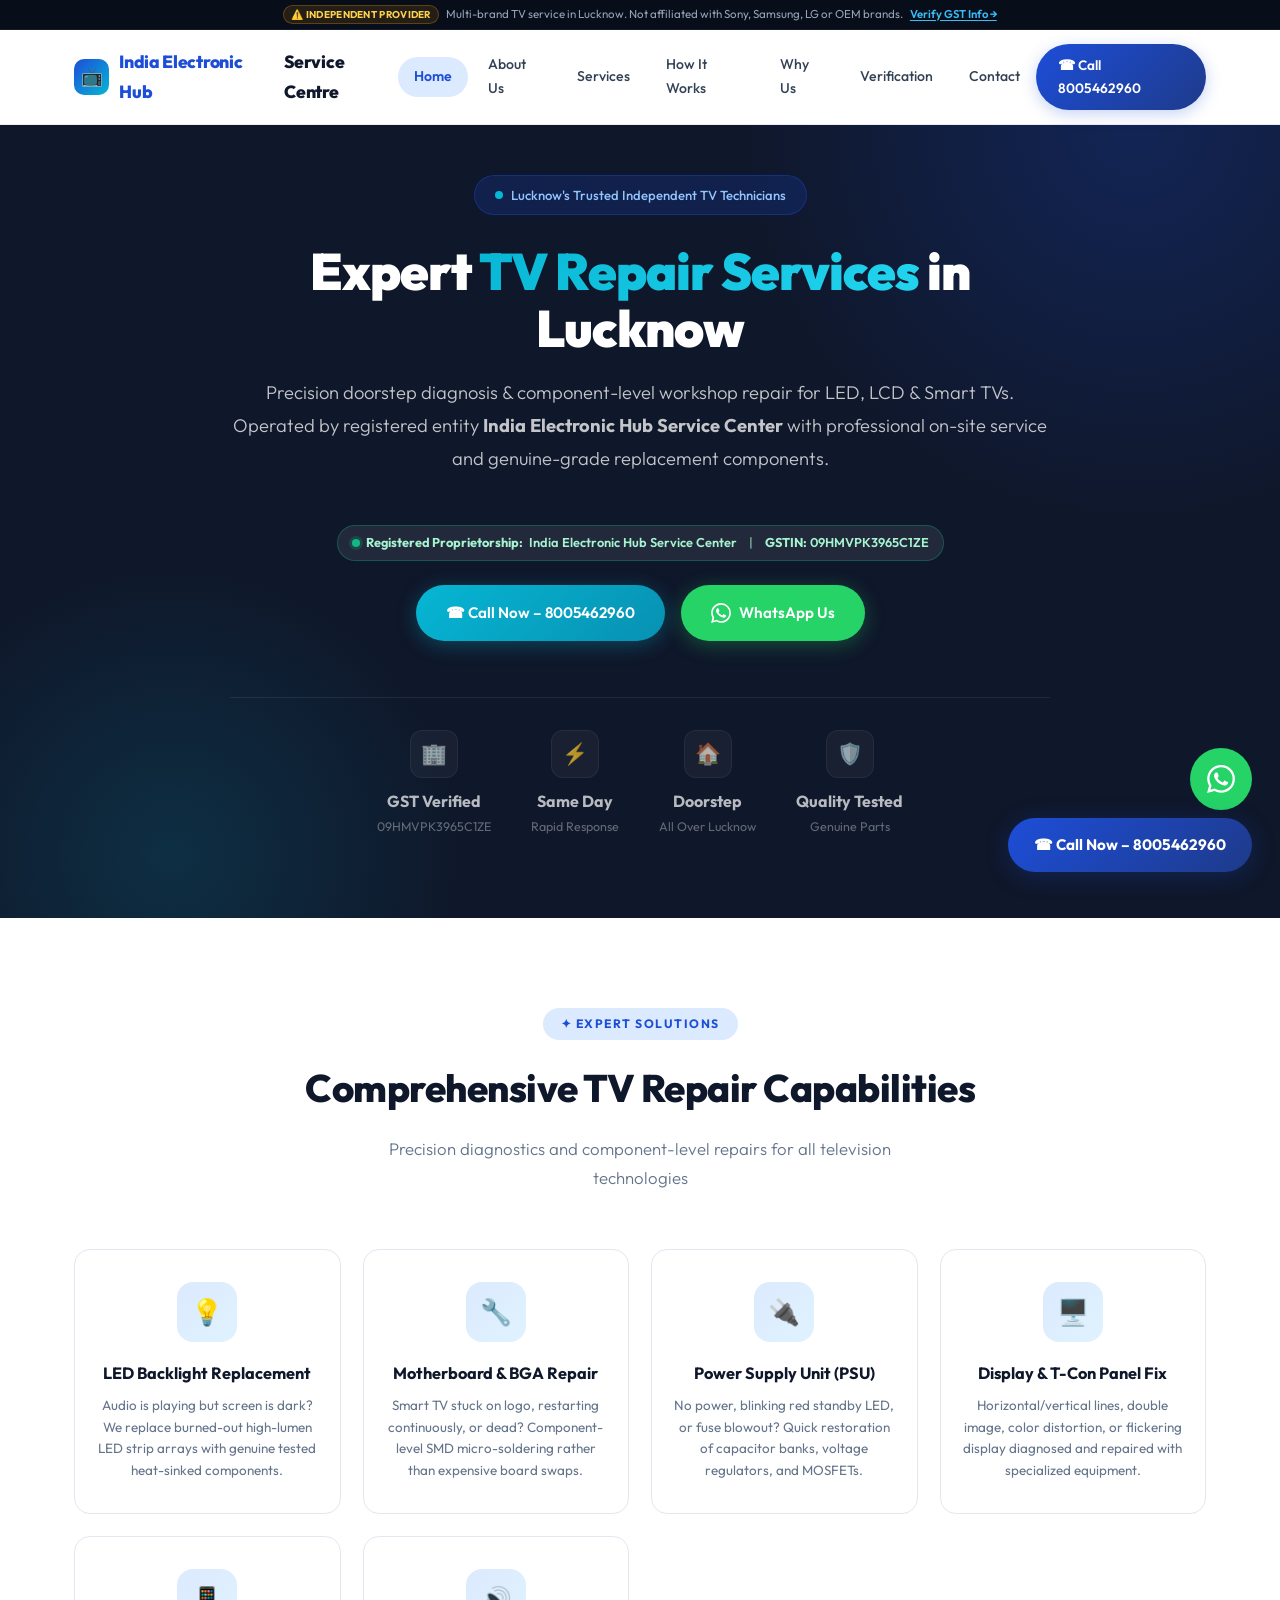
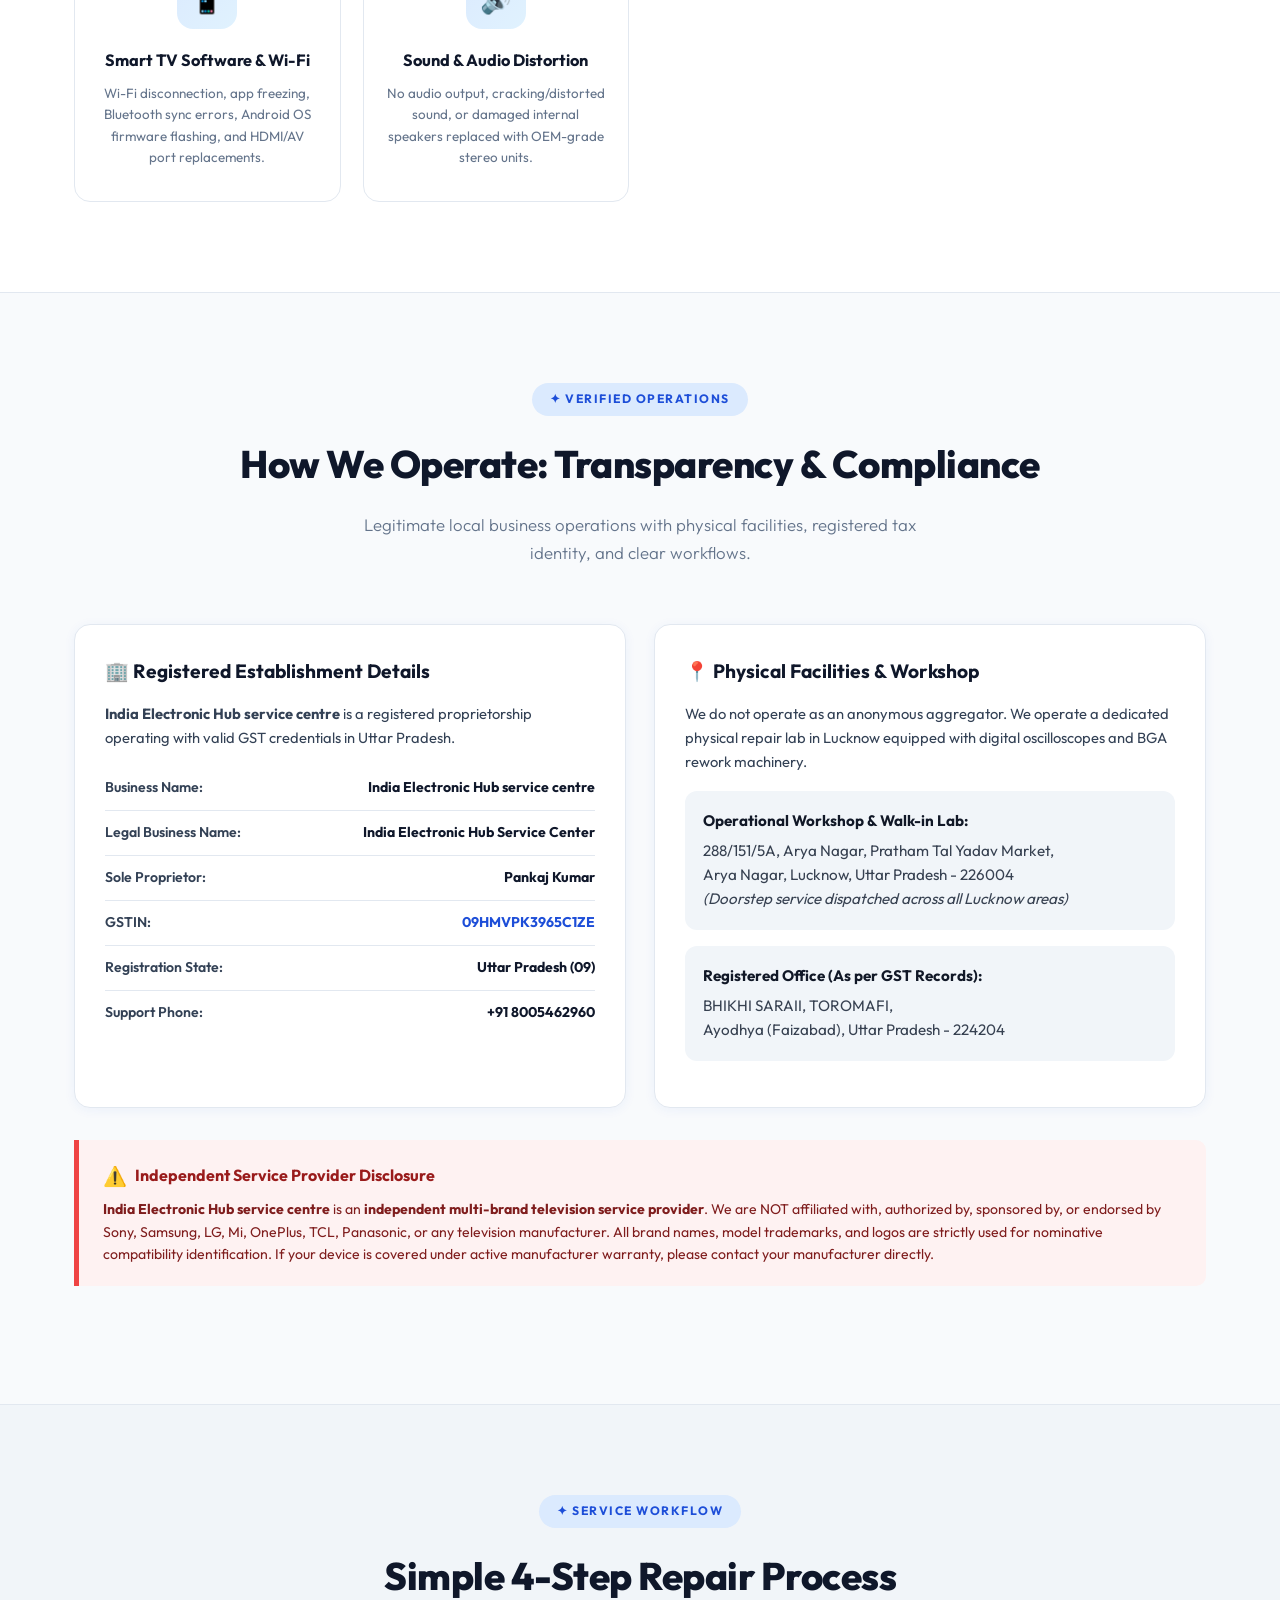
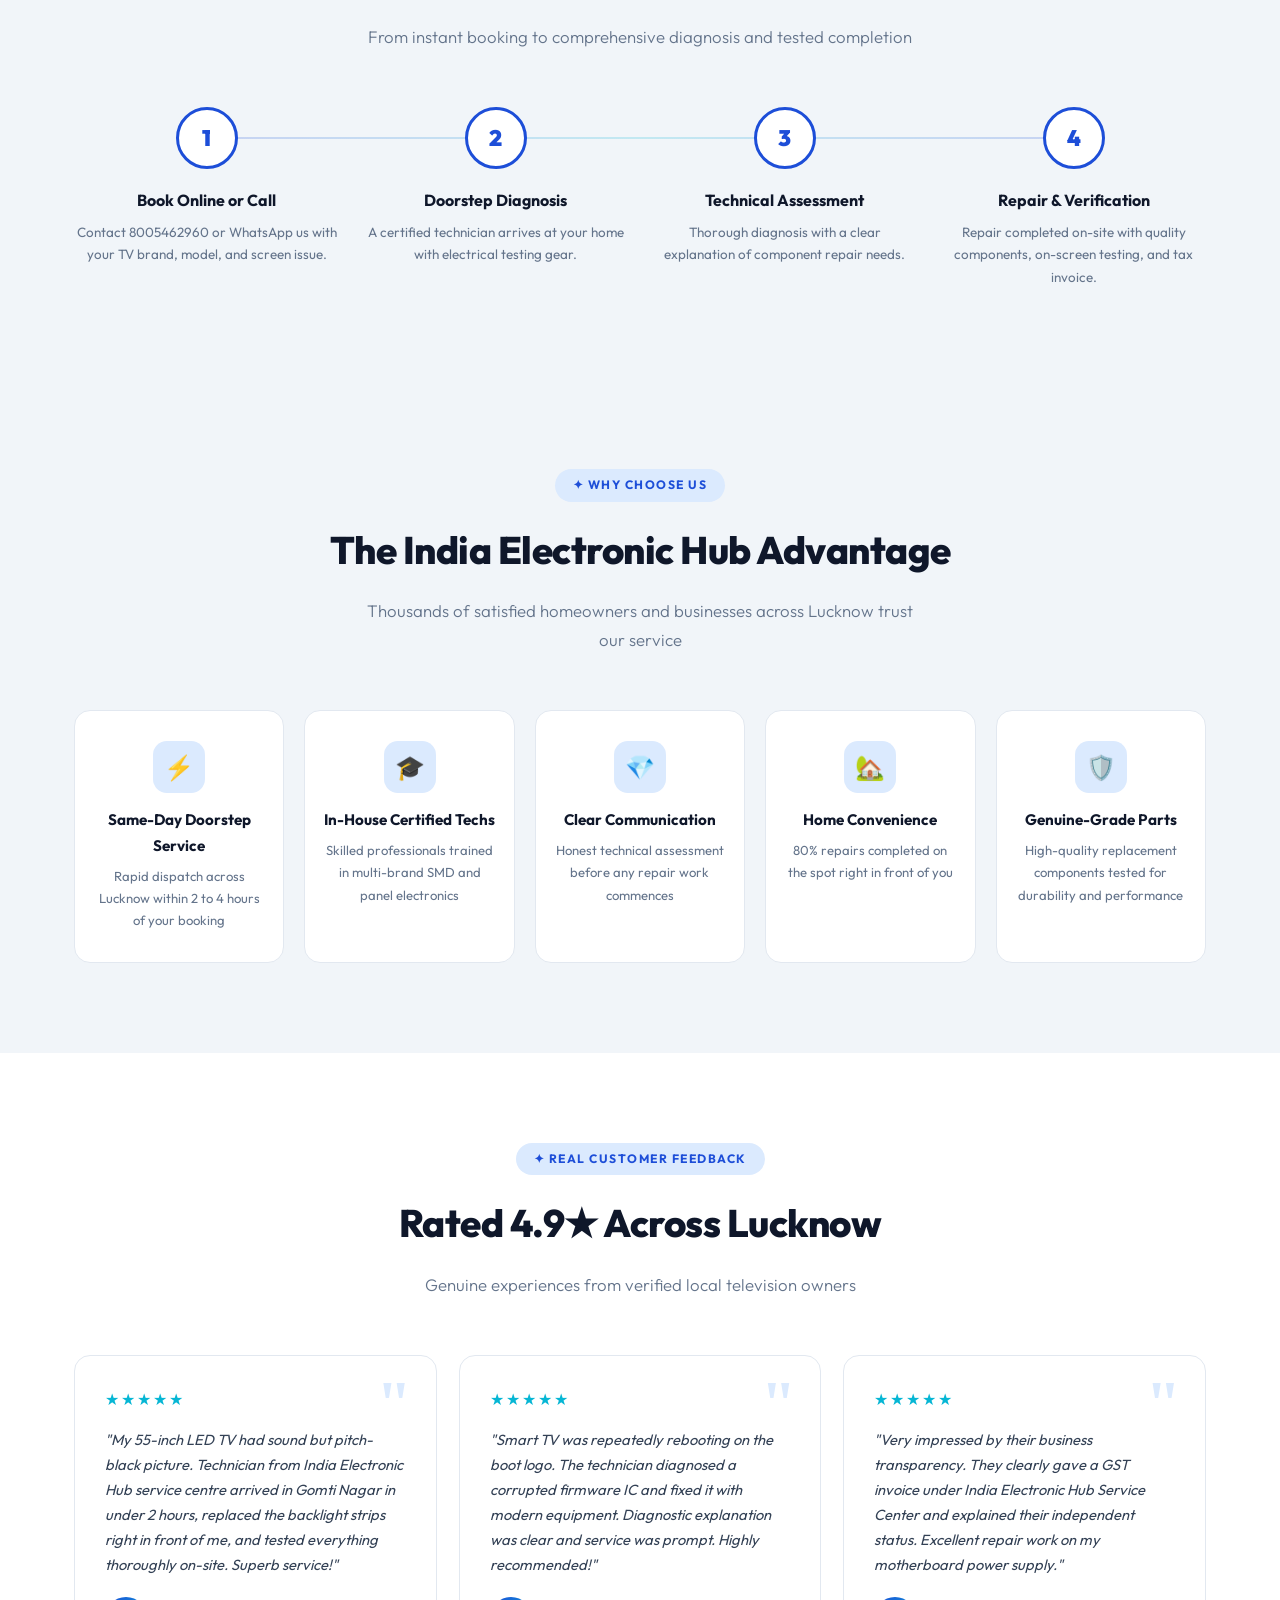
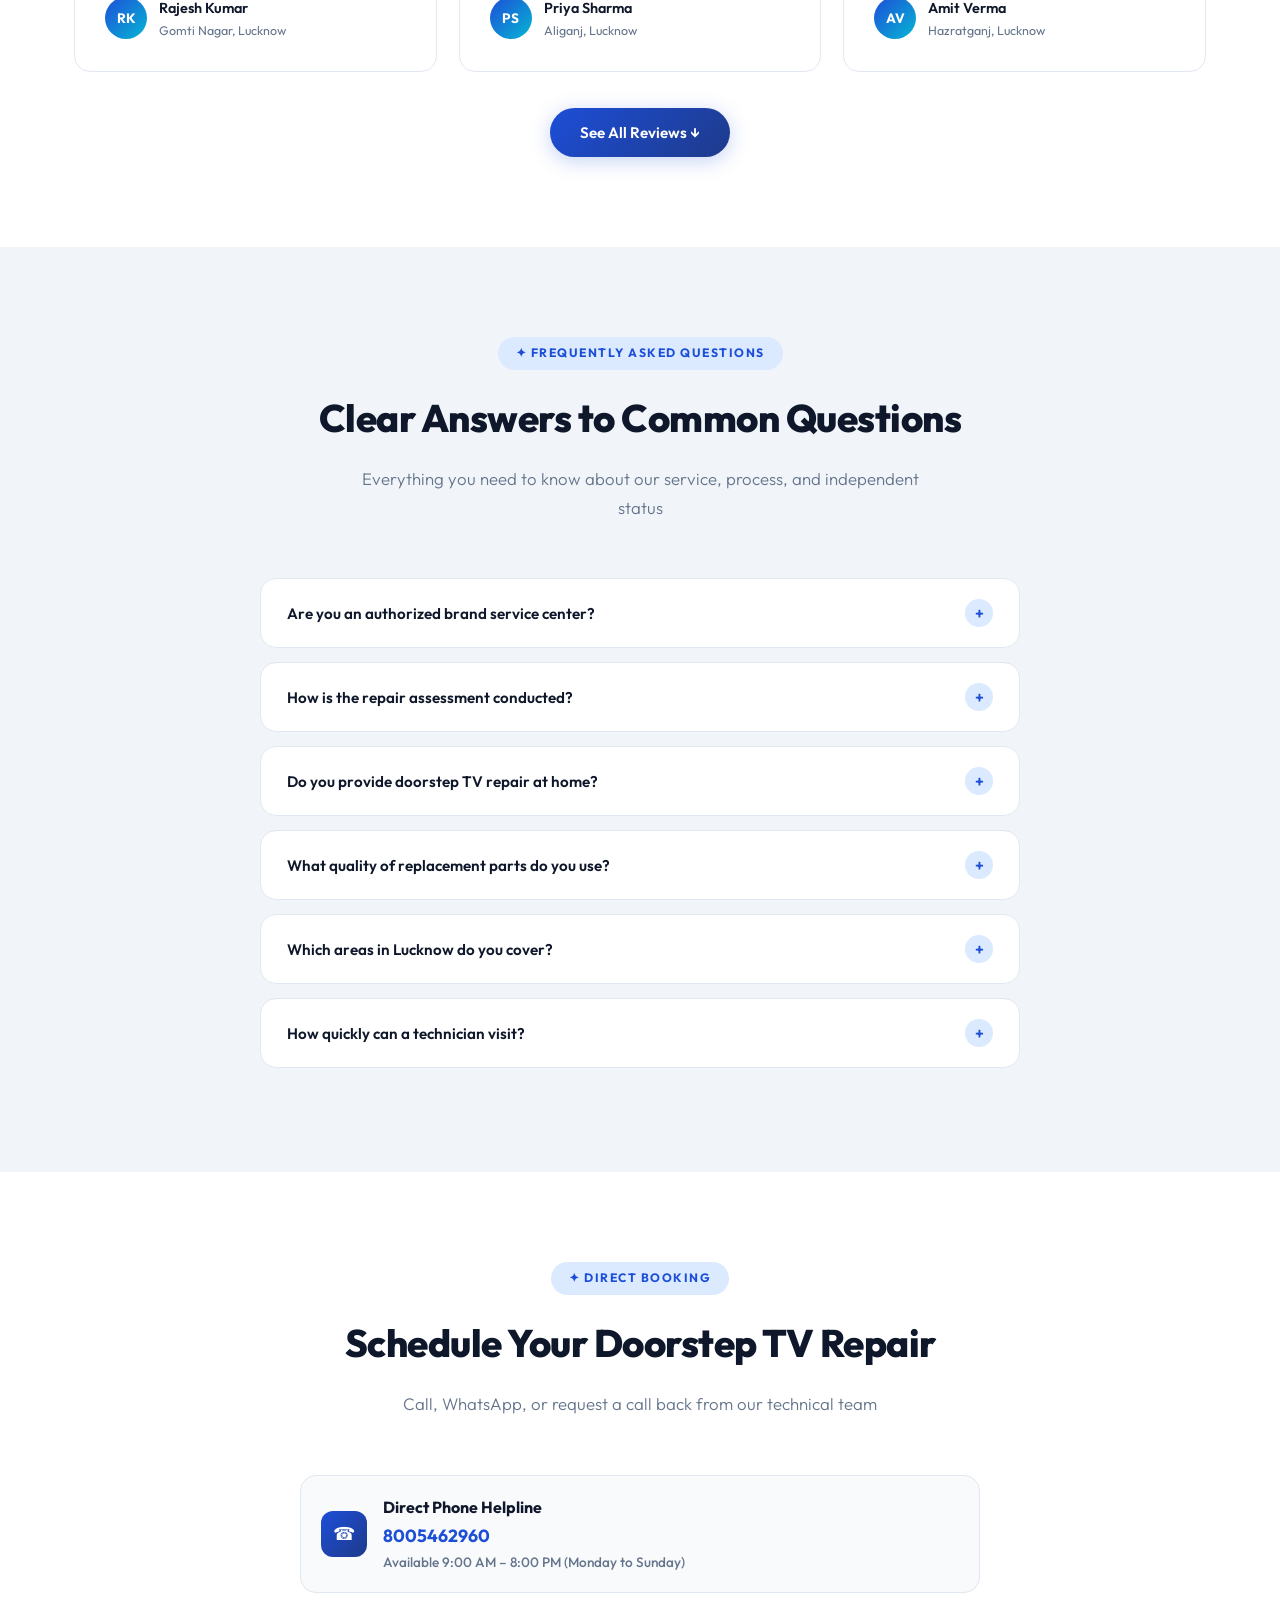
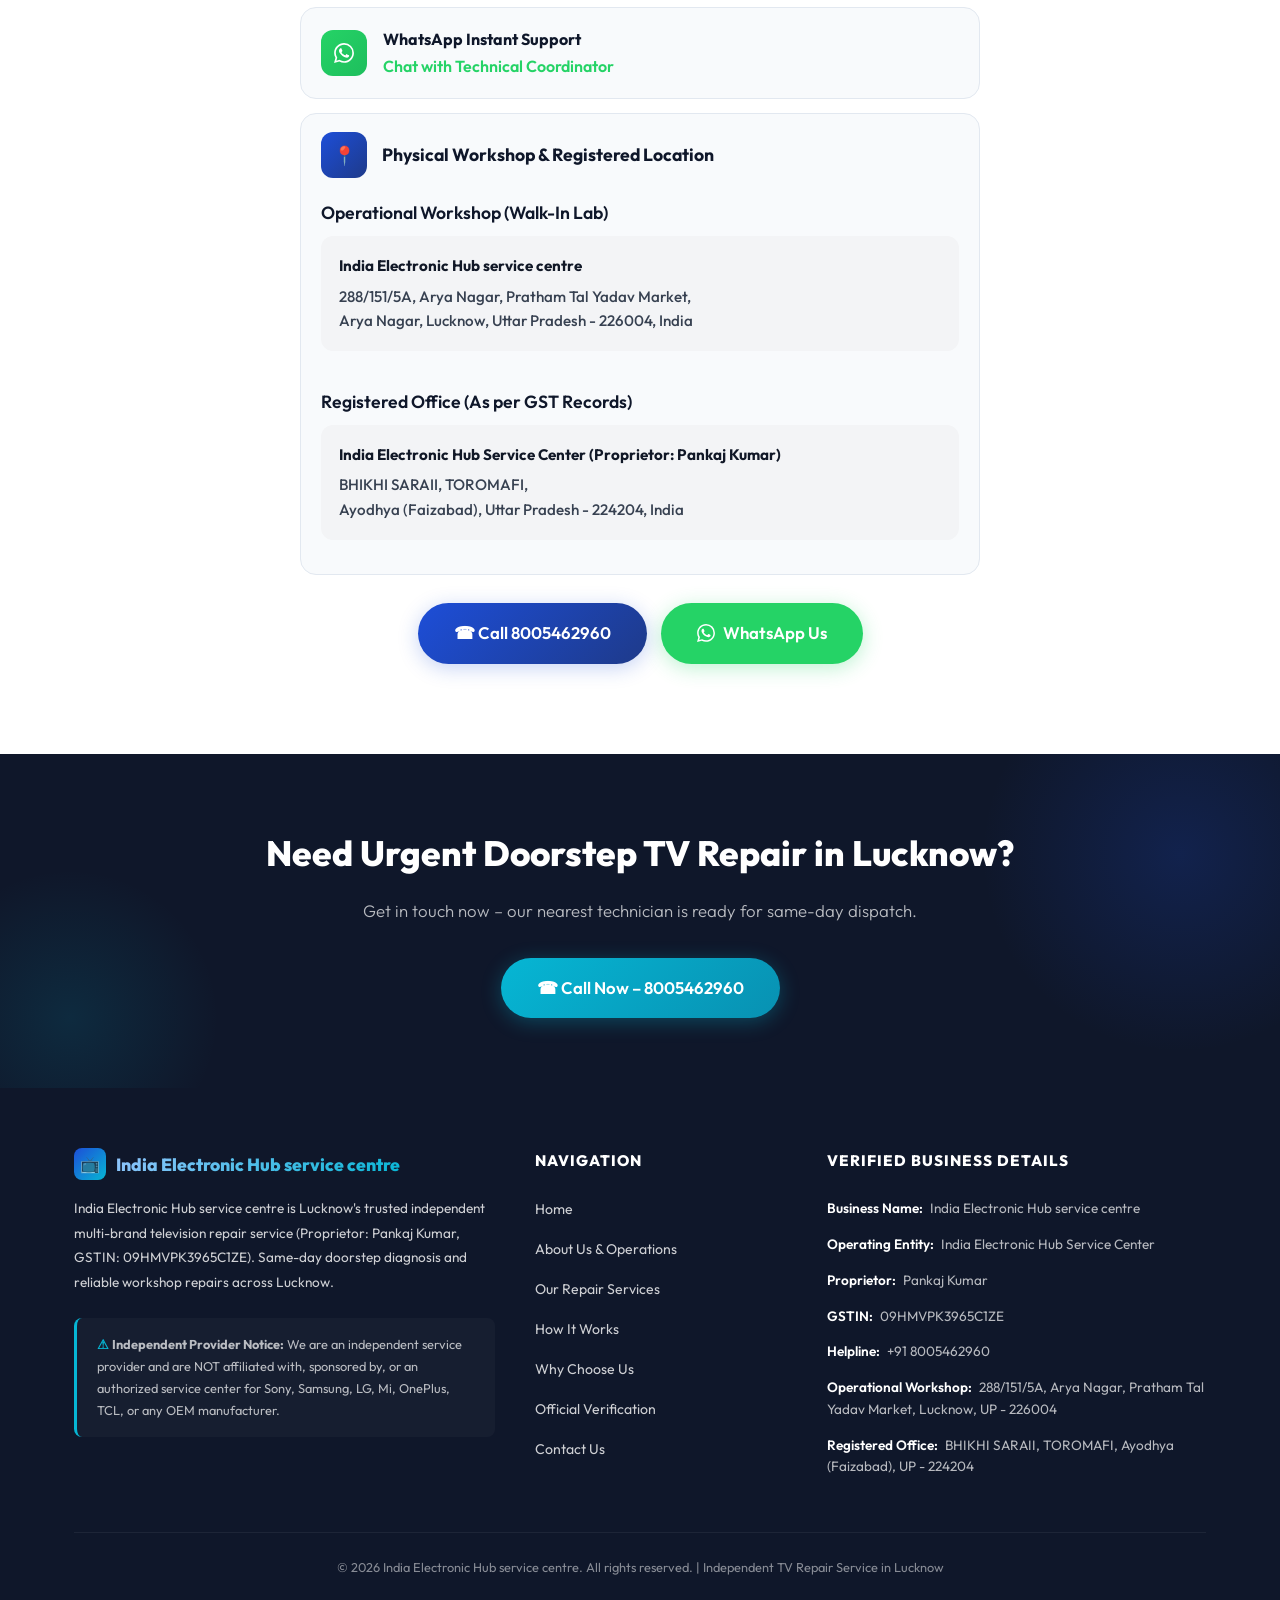
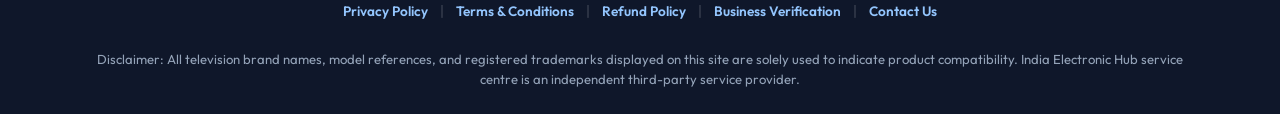
==== commit 69abd948: "Update brand to India Electronic Hub service centre, update domain to indiaelectronichub.vercel.app," ====
--- a/index.html
+++ b/index.html
@@ -3,25 +3,24 @@
 <head>
 <meta charset="UTF-8">
 <meta name="viewport" content="width=device-width, initial-scale=1.0">
-<title>PixelCraft TV Care – Independent TV Repair Service in Lucknow | LED, LCD & Smart TV</title>
-<meta name="description" content="PixelCraft TV Care offers expert LED, LCD & Smart TV repair in Lucknow. Same-day doorstep service by certified technicians. Operated by India Electronic Hub Service Center (GSTIN: 09HMVPK3965C1ZE). Call 8005462960.">
-<meta name="keywords" content="TV repair Lucknow, LED TV repair Lucknow, Smart TV repair Lucknow, LCD TV service Lucknow, PixelCraft TV Care, India Electronic Hub Service Center, Pankaj Kumar">
+<title>India Electronic Hub service centre – Independent TV Repair Service in Lucknow | LED, LCD & Smart TV</title>
+<meta name="description" content="India Electronic Hub service centre offers expert LED, LCD & Smart TV repair in Lucknow. Same-day doorstep service by certified technicians (GSTIN: 09HMVPK3965C1ZE). Call 8005462960.">
+<meta name="keywords" content="TV repair Lucknow, LED TV repair Lucknow, Smart TV repair Lucknow, LCD TV service Lucknow, India Electronic Hub service centre, Pankaj Kumar">
 <link rel="stylesheet" href="style.css">
 <link rel="icon" type="image/svg+xml" href="data:image/svg+xml,<svg xmlns='http://www.w3.org/2000/svg' viewBox='0 0 100 100'><text y='.9em' font-size='90'>📺</text></svg>">
-<link rel="canonical" href="https://tv-repair-lucknow.vercel.app/">
-<meta property="og:title" content="PixelCraft TV Care - Independent TV Repair Lucknow">
-<meta property="og:description" content="Expert LED, LCD & Smart TV repair in Lucknow. Same-day doorstep service by India Electronic Hub Service Center (GST: 09HMVPK3965C1ZE). Call 8005462960.">
-<meta property="og:url" content="https://tv-repair-lucknow.vercel.app/">
+<link rel="canonical" href="https://indiaelectronichub.vercel.app/">
+<meta property="og:title" content="India Electronic Hub service centre - Independent TV Repair Lucknow">
+<meta property="og:description" content="Expert LED, LCD & Smart TV repair in Lucknow. Same-day doorstep service by India Electronic Hub service centre (GST: 09HMVPK3965C1ZE). Call 8005462960.">
+<meta property="og:url" content="https://indiaelectronichub.vercel.app/">
 <meta property="og:type" content="website">
 <script type="application/ld+json">
 {
   "@context": "https://schema.org",
   "@type": "LocalBusiness",
-  "name": "PixelCraft TV Care",
-  "alternateName": "India Electronic Hub Service Center",
-  "url": "https://tv-repair-lucknow.vercel.app/",
+  "name": "India Electronic Hub service centre",
+  "alternateName": "India Electronic Hub service centre",
+  "url": "https://indiaelectronichub.vercel.app/",
   "telephone": "+918005462960",
-  "email": "care.indiaelectronicshub@gmail.com",
   "address": [
     {
       "@type": "PostalAddress",
@@ -69,7 +68,7 @@
   <div class="header-inner">
     <a href="index.html" class="logo">
       <span class="logo-icon">📺</span>
-      PixelCraft <span>TV Care</span>
+      India Electronic Hub <span>Service Centre</span>
     </a>
     <nav class="nav" id="desktopNav">
       <a href="index.html" class="active">Home</a>
@@ -210,15 +209,14 @@
       <!-- Card 1: Registered Entity Details -->
       <div class="transparency-card">
         <h3>🏢 Registered Establishment Details</h3>
-        <p>PixelCraft TV Care is the registered customer brand operated directly by <strong>India Electronic Hub Service Center</strong>. We are a registered proprietorship operating with valid GST credentials in Uttar Pradesh.</p>
+        <p><strong>India Electronic Hub service centre</strong> is a registered proprietorship operating with valid GST credentials in Uttar Pradesh.</p>
         
         <ul class="verification-kv-list">
-          <li><span class="kv-key">Trade Brand:</span> <span class="kv-value">PixelCraft TV Care</span></li>
+          <li><span class="kv-key">Business Name:</span> <span class="kv-value">India Electronic Hub service centre</span></li>
           <li><span class="kv-key">Legal Business Name:</span> <span class="kv-value">India Electronic Hub Service Center</span></li>
           <li><span class="kv-key">Sole Proprietor:</span> <span class="kv-value">Pankaj Kumar</span></li>
           <li><span class="kv-key">GSTIN:</span> <span class="kv-value" style="color:var(--primary)">09HMVPK3965C1ZE</span></li>
           <li><span class="kv-key">Registration State:</span> <span class="kv-value">Uttar Pradesh (09)</span></li>
-          <li><span class="kv-key">Official Email:</span> <span class="kv-value">care.indiaelectronicshub@gmail.com</span></li>
           <li><span class="kv-key">Support Phone:</span> <span class="kv-value">+91 8005462960</span></li>
         </ul>
       </div>
@@ -246,7 +244,7 @@
     <!-- Prominent Disclaimer Box -->
     <div class="prominent-disclaimer-box" style="margin-top:32px;">
       <h4><span style="font-size:1.2rem">⚠️</span> Independent Service Provider Disclosure</h4>
-      <p><strong>PixelCraft TV Care</strong> is an <strong>independent multi-brand television service provider</strong>. We are NOT affiliated with, authorized by, sponsored by, or endorsed by Sony, Samsung, LG, Mi, OnePlus, TCL, Panasonic, or any television manufacturer. All brand names, model trademarks, and logos are strictly used for nominative compatibility identification. If your device is covered under active manufacturer warranty, please contact your manufacturer directly.</p>
+      <p><strong>India Electronic Hub service centre</strong> is an <strong>independent multi-brand television service provider</strong>. We are NOT affiliated with, authorized by, sponsored by, or endorsed by Sony, Samsung, LG, Mi, OnePlus, TCL, Panasonic, or any television manufacturer. All brand names, model trademarks, and logos are strictly used for nominative compatibility identification. If your device is covered under active manufacturer warranty, please contact your manufacturer directly.</p>
     </div>
   </div>
 </section>
@@ -288,8 +286,8 @@
 <section class="section section-alt" id="why">
   <div class="container">
     <div class="section-header">
-      <div class="label">✦ Why Choose PixelCraft</div>
-      <h2>The PixelCraft TV Care Advantage</h2>
+      <div class="label">✦ Why Choose Us</div>
+      <h2>The India Electronic Hub Advantage</h2>
       <p>Thousands of satisfied homeowners and businesses across Lucknow trust our service</p>
     </div>
     <div class="why-grid">
@@ -333,7 +331,7 @@
     <div class="reviews-grid">
       <div class="review-card" id="review1">
         <div class="review-stars">★★★★★</div>
-        <p>"My 55-inch LED TV had sound but pitch-black picture. Technician from PixelCraft TV Care arrived in Gomti Nagar in under 2 hours, replaced the backlight strips right in front of me, and tested everything thoroughly on-site. Superb service!"</p>
+        <p>"My 55-inch LED TV had sound but pitch-black picture. Technician from India Electronic Hub service centre arrived in Gomti Nagar in under 2 hours, replaced the backlight strips right in front of me, and tested everything thoroughly on-site. Superb service!"</p>
         <div class="reviewer"><div class="reviewer-avatar">RK</div><div><div class="reviewer-name">Rajesh Kumar</div><div class="reviewer-loc">Gomti Nagar, Lucknow</div></div></div>
       </div>
       <div class="review-card" id="review2">
@@ -379,7 +377,7 @@
     <div class="faq-list">
       <div class="faq-item" id="faq1">
         <button class="faq-q" onclick="toggleFaq(this)">Are you an authorized brand service center? <span class="icon">+</span></button>
-        <div class="faq-a">No. PixelCraft TV Care is an <strong>independent multi-brand third-party television repair facility</strong> operated by India Electronic Hub Service Center (Proprietor: Pankaj Kumar, GSTIN: 09HMVPK3965C1ZE). We are not affiliated with, endorsed by, or authorized by Samsung, Sony, LG, Mi, or any specific TV manufacturer. We specialize in post-warranty repair solutions with genuine-grade tested components.</div>
+        <div class="faq-a">No. India Electronic Hub service centre is an <strong>independent multi-brand third-party television repair facility</strong> (Proprietor: Pankaj Kumar, GSTIN: 09HMVPK3965C1ZE). We are not affiliated with, endorsed by, or authorized by Samsung, Sony, LG, Mi, or any specific TV manufacturer. We specialize in post-warranty repair solutions with genuine-grade tested components.</div>
       </div>
       <div class="faq-item" id="faq2">
         <button class="faq-q" onclick="toggleFaq(this)">How is the repair assessment conducted? <span class="icon">+</span></button>
@@ -424,13 +422,6 @@
         </div>
       </div>
 
-      <div class="contact-detail" id="contactEmail">
-        <div class="c-icon" style="background:linear-gradient(135deg,var(--primary),var(--accent))">✉️</div>
-        <div>
-          <strong>Official Support Email</strong><br>
-          <a href="mailto:care.indiaelectronicshub@gmail.com" style="color:var(--primary);font-weight:600">care.indiaelectronicshub@gmail.com</a>
-        </div>
-      </div>
 
       <div class="contact-detail" id="contactWhatsapp">
         <div class="c-icon" style="background:linear-gradient(135deg,var(--whatsapp),#1EBE5D)">
@@ -450,7 +441,7 @@
         
         <div class="address-card-heading" style="margin-top: 15px;">Operational Workshop (Walk-In Lab)</div>
         <div class="address-custom-card">
-          <strong>PixelCraft TV Care / India Electronic Hub Service Center</strong>
+          <strong>India Electronic Hub service centre</strong>
           288/151/5A, Arya Nagar, Pratham Tal Yadav Market,<br>
           Arya Nagar, Lucknow, Uttar Pradesh - 226004, India
         </div>
@@ -490,9 +481,9 @@
       <div class="footer-col-about">
         <div class="footer-logo">
           <span class="fl-icon">📺</span>
-          <span class="fl-text">PixelCraft TV Care</span>
-        </div>
-        <p class="footer-about">PixelCraft TV Care is Lucknow's trusted independent multi-brand television repair service, operated by registered entity India Electronic Hub Service Center (Proprietor: Pankaj Kumar, GSTIN: 09HMVPK3965C1ZE). Same-day doorstep diagnosis and reliable workshop repairs across Lucknow.</p>
+          <span class="fl-text">India Electronic Hub service centre</span>
+        </div>
+        <p class="footer-about">India Electronic Hub service centre is Lucknow's trusted independent multi-brand television repair service (Proprietor: Pankaj Kumar, GSTIN: 09HMVPK3965C1ZE). Same-day doorstep diagnosis and reliable workshop repairs across Lucknow.</p>
         <div class="footer-disclaimer">
           <span class="warning-icon">⚠</span> <strong>Independent Provider Notice:</strong> We are an independent service provider and are NOT affiliated with, sponsored by, or an authorized service center for Sony, Samsung, LG, Mi, OnePlus, TCL, or any OEM manufacturer.
         </div>
@@ -512,11 +503,10 @@
       <div class="footer-col-legal">
         <h4>VERIFIED BUSINESS DETAILS</h4>
         <ul class="legal-office-list">
-          <li><strong>Brand Name:</strong> PixelCraft TV Care</li>
+          <li><strong>Business Name:</strong> India Electronic Hub service centre</li>
           <li><strong>Operating Entity:</strong> India Electronic Hub Service Center</li>
           <li><strong>Proprietor:</strong> Pankaj Kumar</li>
           <li><strong>GSTIN:</strong> 09HMVPK3965C1ZE</li>
-          <li><strong>Support Email:</strong> care.indiaelectronicshub@gmail.com</li>
           <li><strong>Helpline:</strong> +91 8005462960</li>
           <li><strong>Operational Workshop:</strong> 288/151/5A, Arya Nagar, Pratham Tal Yadav Market, Lucknow, UP - 226004</li>
           <li><strong>Registered Office:</strong> BHIKHI SARAII, TOROMAFI, Ayodhya (Faizabad), UP - 224204</li>
@@ -524,7 +514,7 @@
       </div>
     </div>
     <div class="footer-bottom">
-      <p class="copyright-text">&copy; 2026 PixelCraft TV Care (India Electronic Hub Service Center). All rights reserved. | Independent TV Repair Service in Lucknow</p>
+      <p class="copyright-text">&copy; 2026 India Electronic Hub service centre. All rights reserved. | Independent TV Repair Service in Lucknow</p>
       <div class="footer-bottom-links">
         <a href="privacy-policy.html">Privacy Policy</a> <span class="sep">|</span> 
         <a href="terms-and-conditions.html">Terms & Conditions</a> <span class="sep">|</span> 
@@ -532,7 +522,7 @@
         <a href="business-verification.html">Business Verification</a> <span class="sep">|</span> 
         <a href="contact.html">Contact Us</a>
       </div>
-      <p class="disclaimer-text" style="font-size: 0.82rem; color: #94A3B8; margin-top: 15px; text-align: center; line-height: 1.5; padding: 0 15px;">Disclaimer: All television brand names, model references, and registered trademarks displayed on this site are solely used to indicate product compatibility. PixelCraft TV Care is an independent third-party service provider.</p>
+      <p class="disclaimer-text" style="font-size: 0.82rem; color: #94A3B8; margin-top: 15px; text-align: center; line-height: 1.5; padding: 0 15px;">Disclaimer: All television brand names, model references, and registered trademarks displayed on this site are solely used to indicate product compatibility. India Electronic Hub service centre is an independent third-party service provider.</p>
     </div>
   </div>
 </footer>
--- a/style.css
+++ b/style.css
@@ -1174,7 +1174,7 @@
 }
 
 /* ==========================================================================
-   GOOGLE ADS BOV COMPLIANCE & REVAMP STYLES (PixelCraft TV Care)
+   GOOGLE ADS BOV COMPLIANCE & REVAMP STYLES (India Electronic Hub service centre)
    ========================================================================== */
 
 /* Top Compliance & Independent Provider Alert Bar (Ultra-Sleek) */
